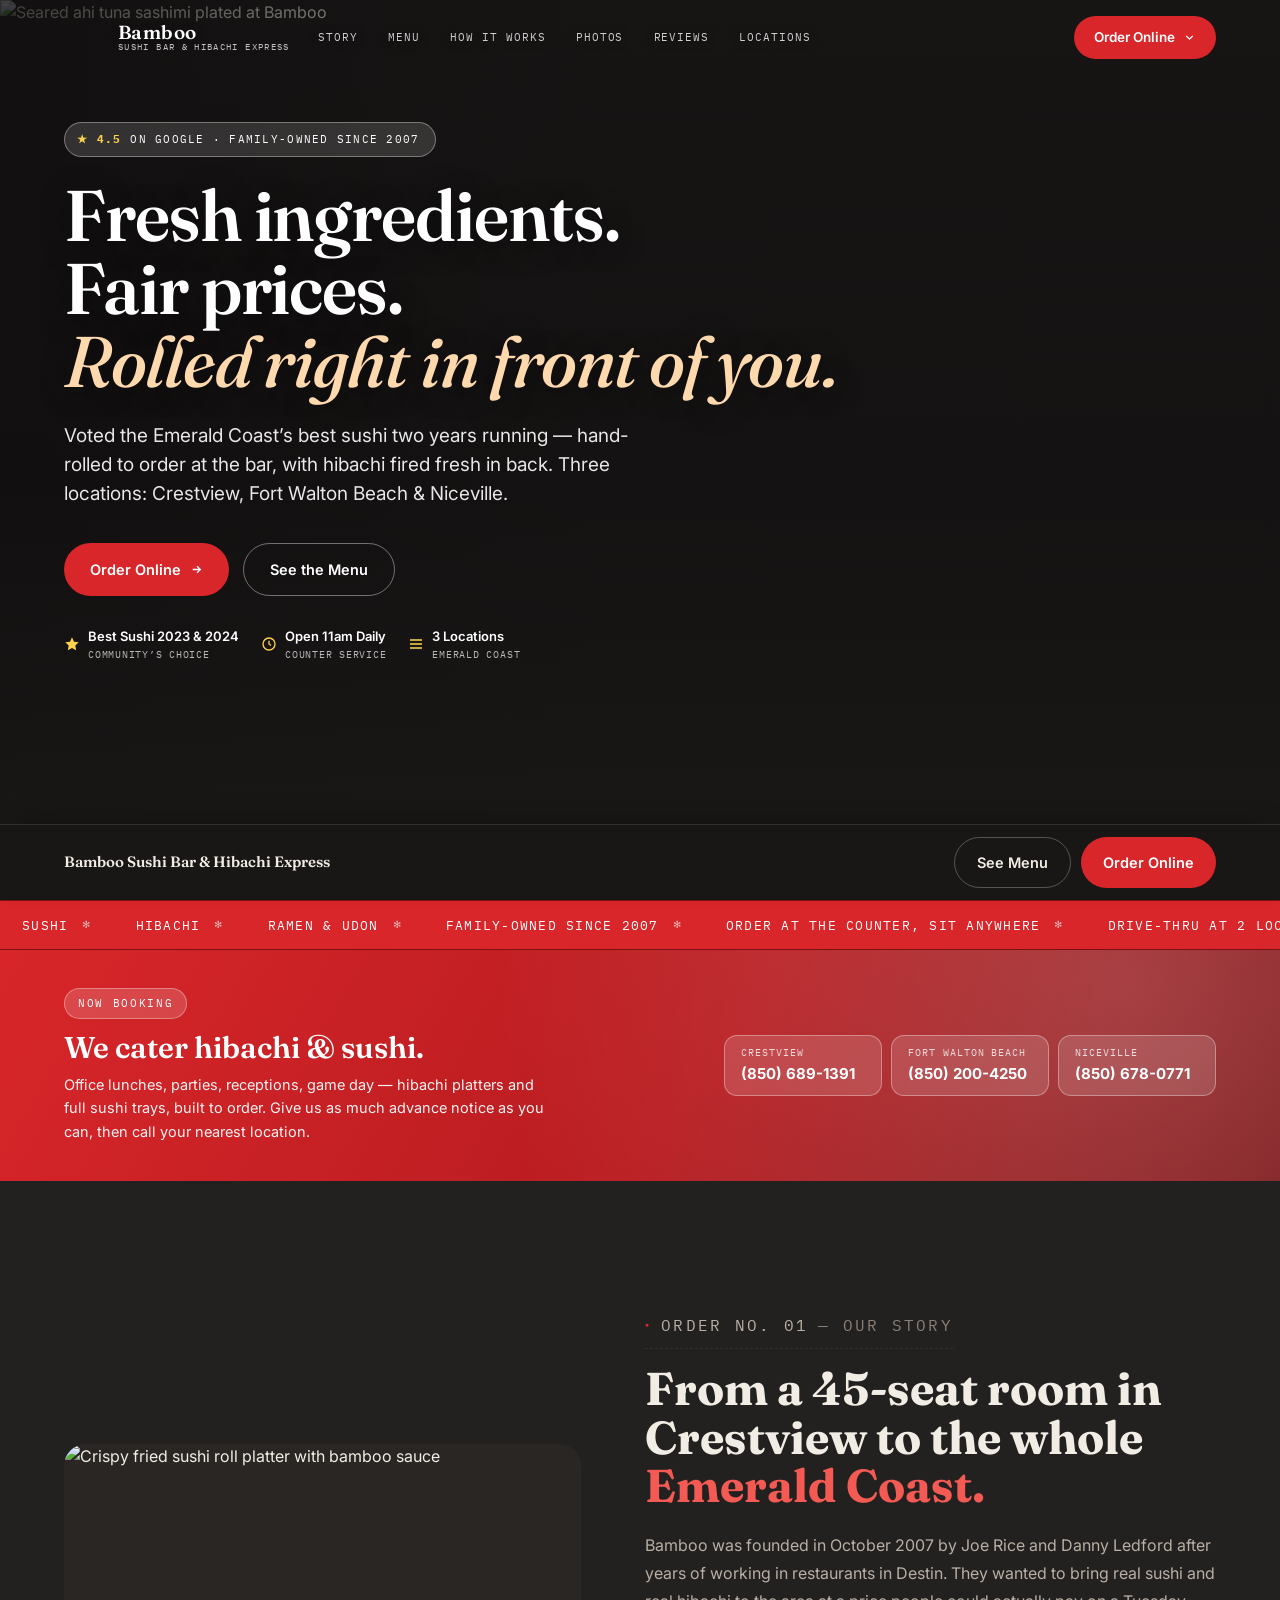
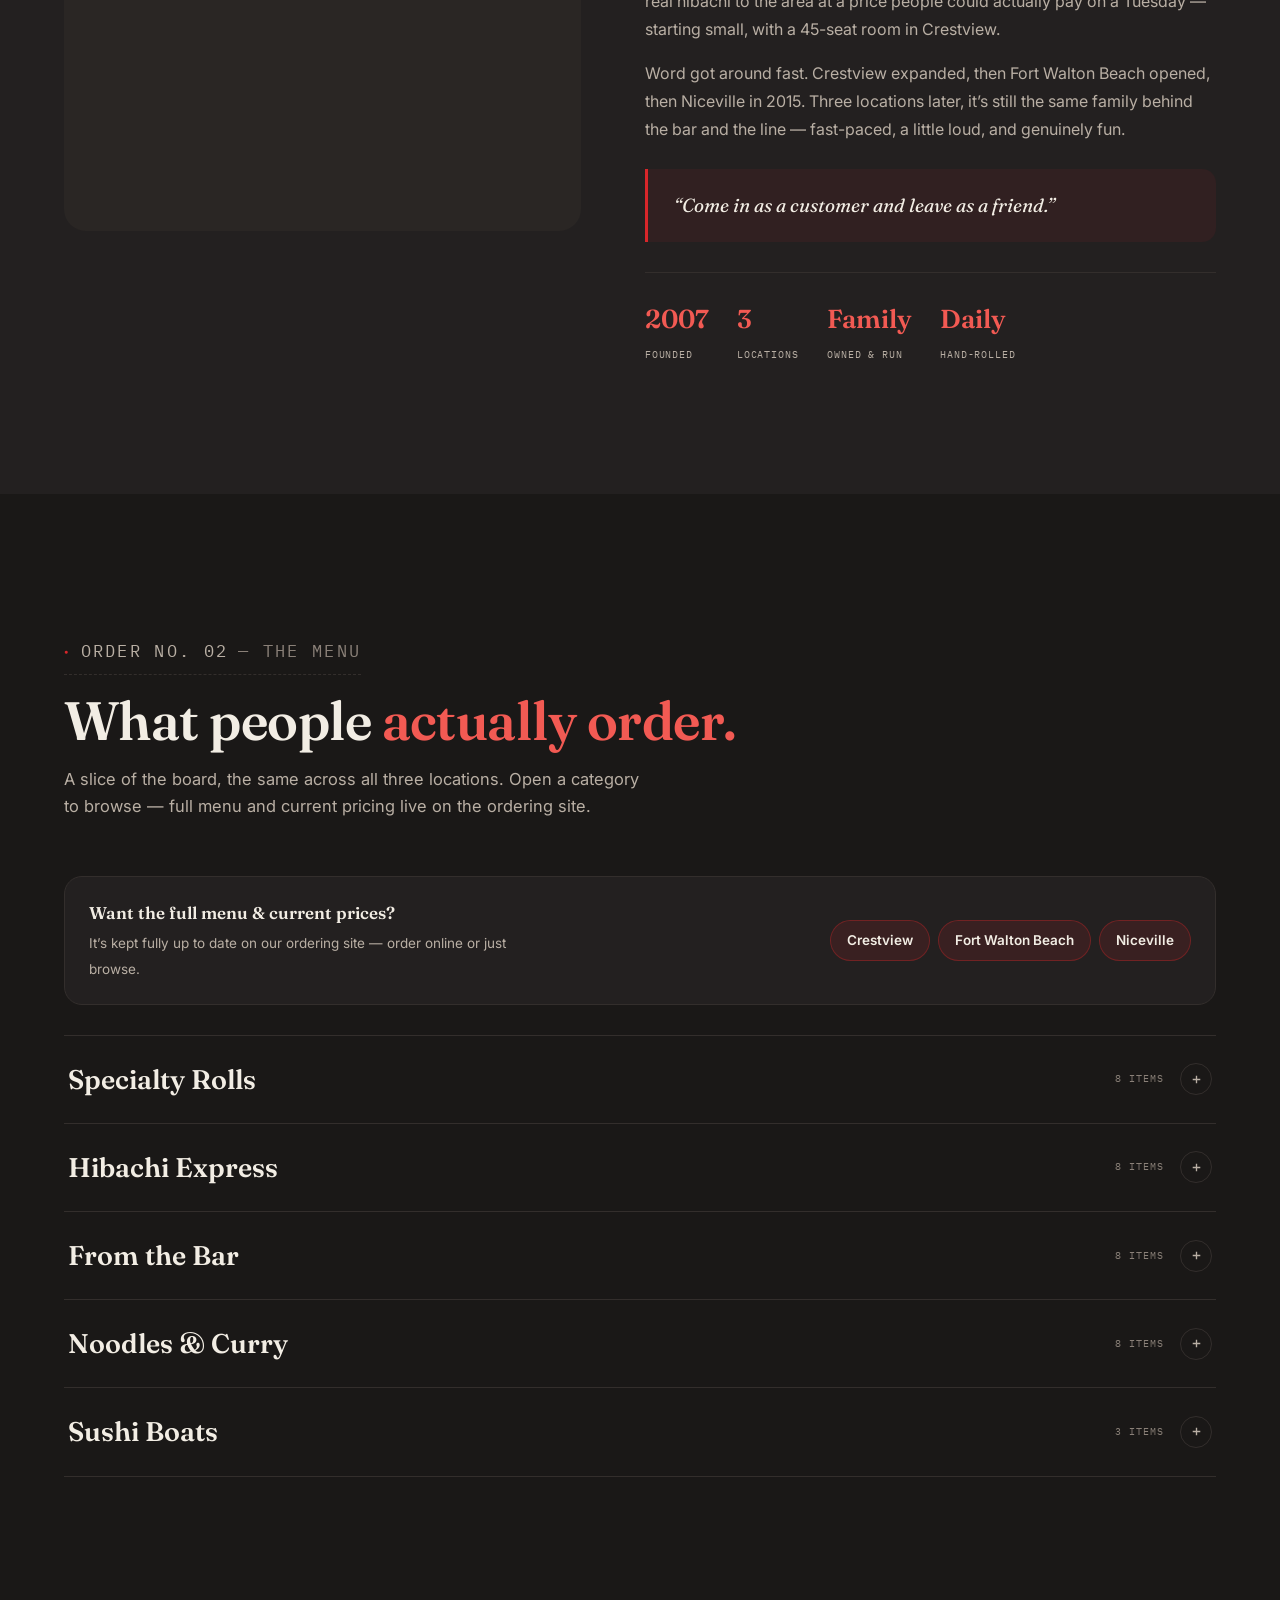
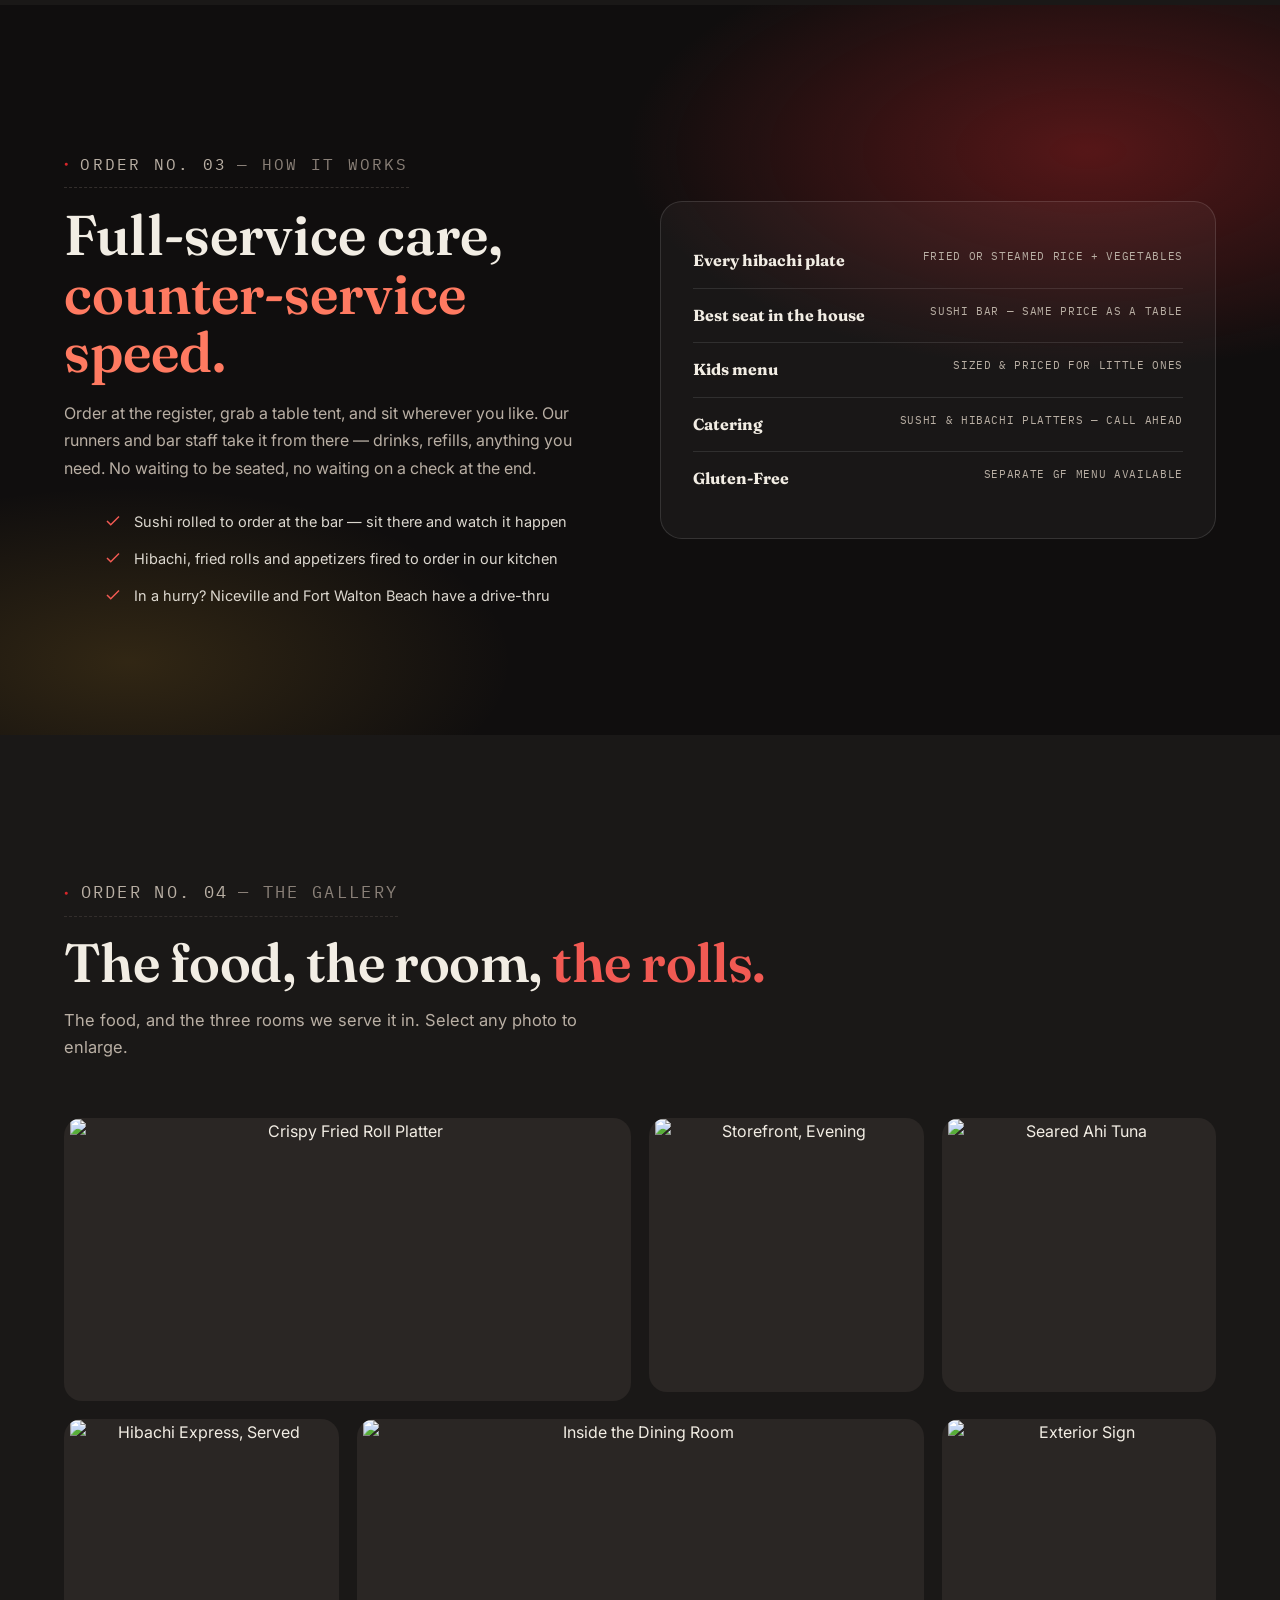
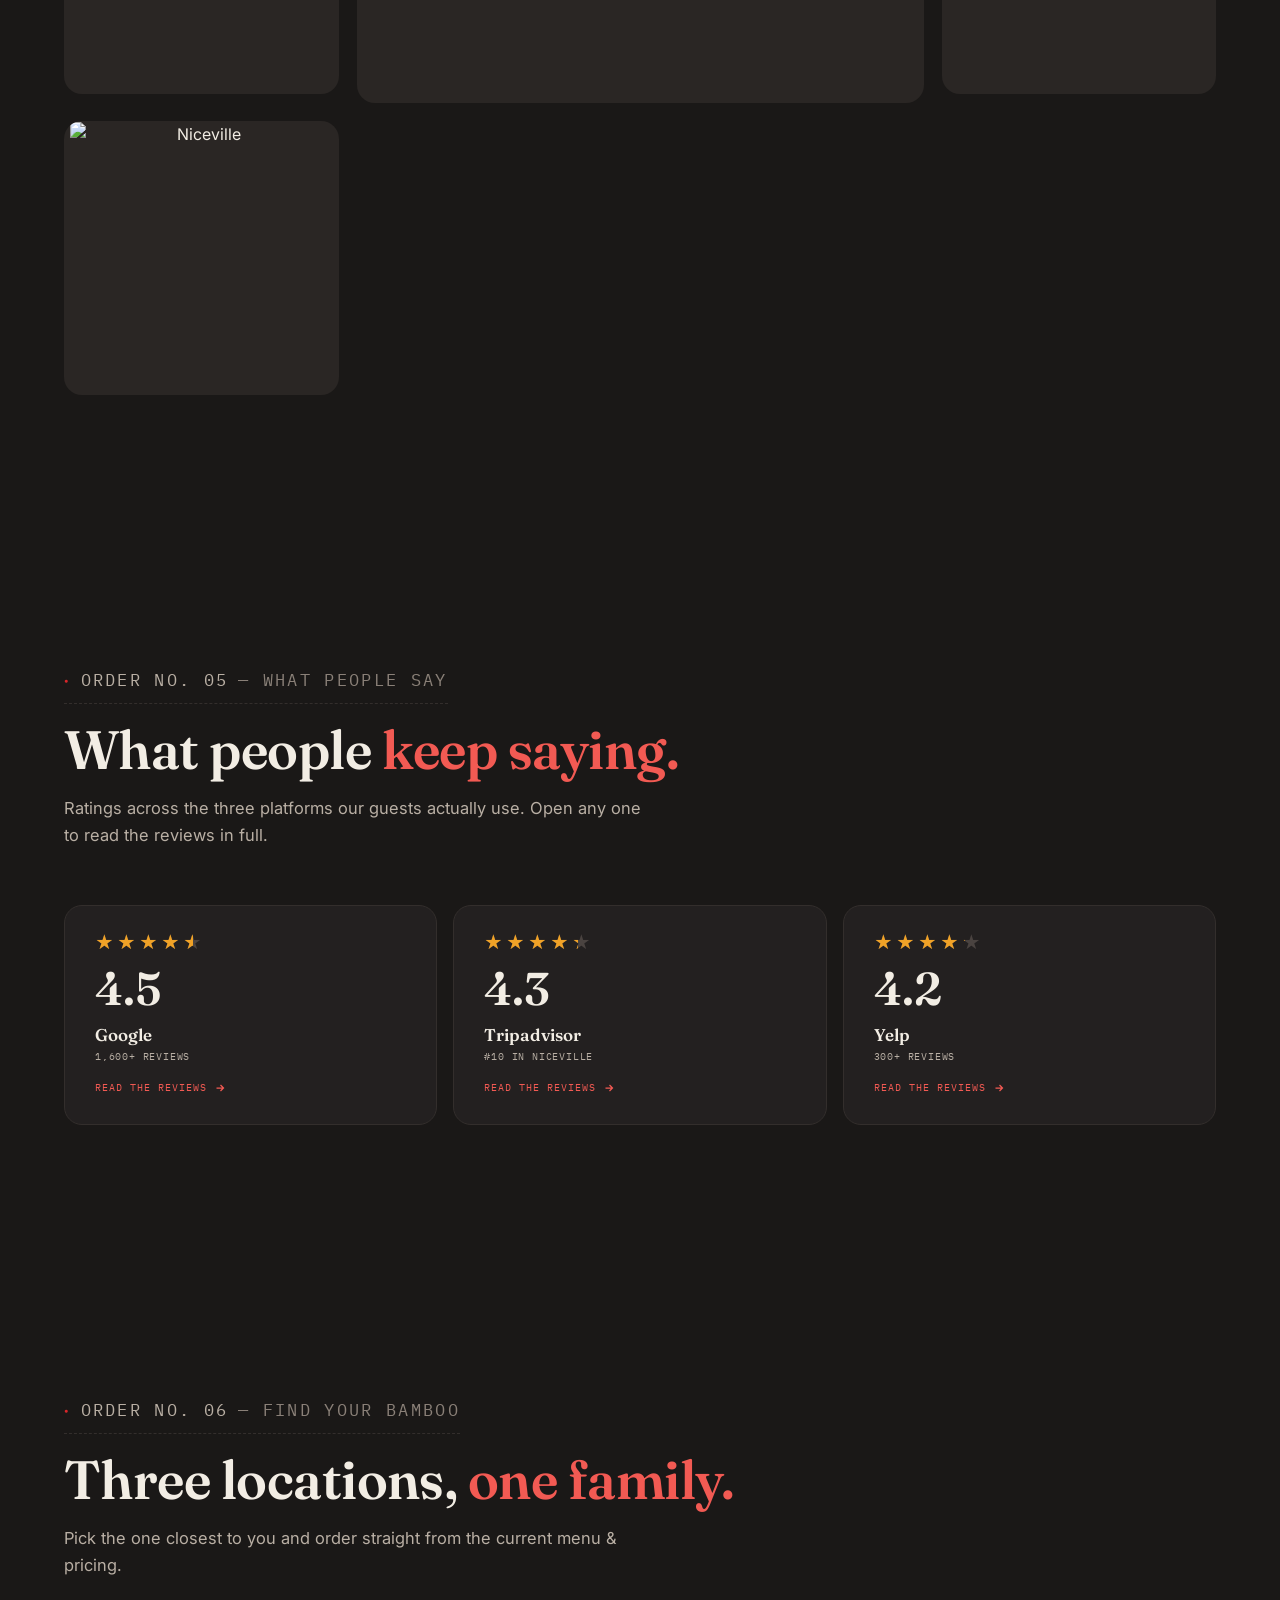
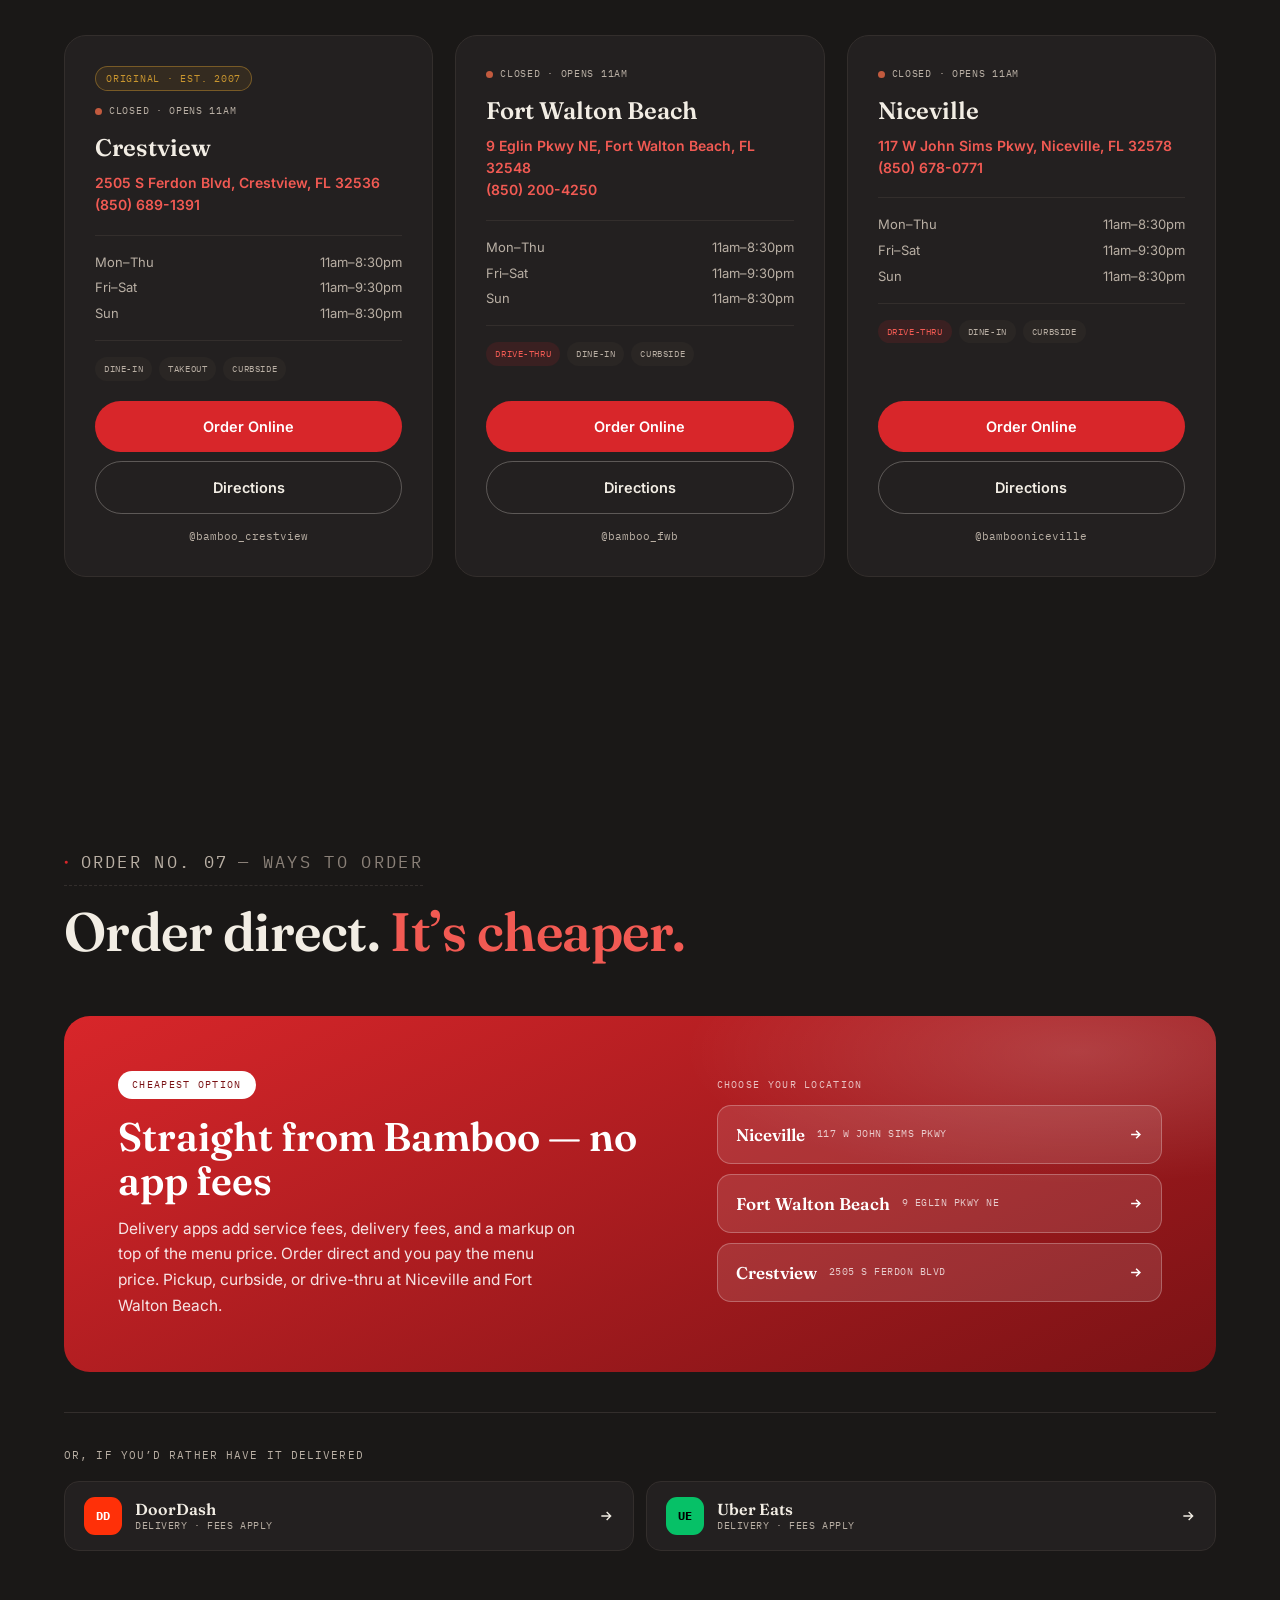
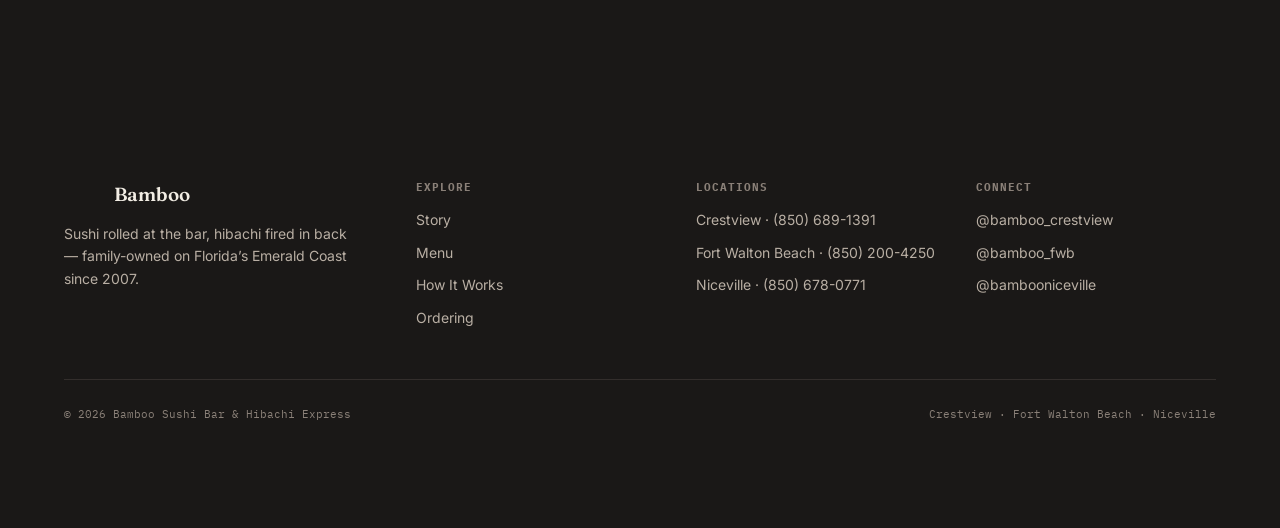
==== index.html @ 77faa3e4 "Add files via upload" ====
<!DOCTYPE html>
<html lang="en">
<head>
<meta charset="utf-8">
<meta name="viewport" content="width=device-width, initial-scale=1, viewport-fit=cover">
<meta name="theme-color" content="#1A1817">
<title>Bamboo Sushi Bar &amp; Hibachi Express | Sushi, Hibachi &amp; Ramen — Emerald Coast, FL</title>
<meta name="description" content="Family-owned Japanese restaurant serving sushi rolled to order at the bar and hibachi fired fresh in back. Since 2007. Three Emerald Coast locations: Crestview, Fort Walton Beach &amp; Niceville.">
<link rel="canonical" href="https://www.bamboo-sushi.com/">
<link rel="icon" type="image/png" href="images/brand/bamboo-sushi-hibachi-logo.png">
<link rel="preload" as="image" href="images/food/seared-ahi-tuna-sashimi-emerald-coast.webp" fetchpriority="high">
<link rel="preconnect" href="https://fonts.googleapis.com">
<link rel="preconnect" href="https://fonts.gstatic.com" crossorigin>
<link rel="stylesheet" href="https://fonts.googleapis.com/css2?family=Fraunces:ital,opsz,wght@0,9..144,400;0,9..144,500;0,9..144,600;1,9..144,500;1,9..144,600&family=Inter:wght@400;500;600;700&family=IBM+Plex+Mono:wght@400;500&display=swap">

<!-- Structured data: hours, addresses and contact details per location. -->
<script type="application/ld+json">
{
  "@context":"https://schema.org",
  "@graph":[
    {"@type":"Restaurant","name":"Bamboo Sushi Bar & Hibachi Express — Crestview",
     "servesCuisine":["Japanese","Sushi","Hibachi"],"priceRange":"$$","telephone":"+1-850-689-1391",
     "address":{"@type":"PostalAddress","streetAddress":"2505 S Ferdon Blvd","addressLocality":"Crestview","addressRegion":"FL","postalCode":"32536","addressCountry":"US"},
     "openingHoursSpecification":[
       {"@type":"OpeningHoursSpecification","dayOfWeek":["Monday","Tuesday","Wednesday","Thursday"],"opens":"11:00","closes":"20:30"},
       {"@type":"OpeningHoursSpecification","dayOfWeek":["Friday","Saturday"],"opens":"11:00","closes":"21:30"},
       {"@type":"OpeningHoursSpecification","dayOfWeek":"Sunday","opens":"11:00","closes":"20:30"}],
     "sameAs":["https://www.instagram.com/bamboo_crestview/"]},
    {"@type":"Restaurant","name":"Bamboo Sushi Bar & Hibachi Express — Fort Walton Beach",
     "servesCuisine":["Japanese","Sushi","Hibachi"],"priceRange":"$$","telephone":"+1-850-200-4250",
     "address":{"@type":"PostalAddress","streetAddress":"9 Eglin Pkwy NE","addressLocality":"Fort Walton Beach","addressRegion":"FL","postalCode":"32548","addressCountry":"US"},
     "openingHoursSpecification":[
       {"@type":"OpeningHoursSpecification","dayOfWeek":["Monday","Tuesday","Wednesday","Thursday"],"opens":"11:00","closes":"20:30"},
       {"@type":"OpeningHoursSpecification","dayOfWeek":["Friday","Saturday"],"opens":"11:00","closes":"21:30"},
       {"@type":"OpeningHoursSpecification","dayOfWeek":"Sunday","opens":"11:00","closes":"20:30"}],
     "sameAs":["https://www.instagram.com/bamboo_fwb/"]},
    {"@type":"Restaurant","name":"Bamboo Sushi Bar & Hibachi Express — Niceville",
     "servesCuisine":["Japanese","Sushi","Hibachi"],"priceRange":"$$","telephone":"+1-850-678-0771",
     "address":{"@type":"PostalAddress","streetAddress":"117 W John Sims Pkwy","addressLocality":"Niceville","addressRegion":"FL","postalCode":"32578","addressCountry":"US"},
     "openingHoursSpecification":[
       {"@type":"OpeningHoursSpecification","dayOfWeek":["Monday","Tuesday","Wednesday","Thursday"],"opens":"11:00","closes":"20:30"},
       {"@type":"OpeningHoursSpecification","dayOfWeek":["Friday","Saturday"],"opens":"11:00","closes":"21:30"},
       {"@type":"OpeningHoursSpecification","dayOfWeek":"Sunday","opens":"11:00","closes":"20:30"}],
     "sameAs":["https://www.instagram.com/bambooniceville/"]}
  ]
}
</script>

<style>
/* ============================================================
   Bamboo Sushi Bar & Hibachi Express
   Single dark theme. Design tokens below are the source of truth
   for every surface, text and accent colour on the page.
   ============================================================ */
:root{
  --paper:#1A1817;   /* page bg — warm charcoal, not cool gray */
  --card:#232020;    /* elevated surfaces */
  --void:#100E0E;    /* deepest band */
  --ink:#F2EDE4;     /* primary text — 15.17:1 on paper */
  --ash:#B9AFA4;     /* secondary text — 8.20:1 */
  --ash-dim:#8A8078;
  --rule:#332E2C;
  --seam:#2A2624;
  --red:#D8262A;     /* logo red — large text, fills, buttons only */
  --red-lite:#F25A53;/* small text + links — 5.36:1 (D8262A is only 3.56:1) */
  --red-hover:#E8433F;
  --red-deep:#7A1215;
  --red-tint:rgba(216,38,42,.12);
  --gold:#C9962F;
  --display:'Fraunces',serif; --body:'Inter',sans-serif; --mono:'IBM Plex Mono',monospace;
  --ease:cubic-bezier(.16,.9,.28,1);
  --pad:clamp(20px,5vw,64px);
  --hud-h:76px;
}
*{margin:0;box-sizing:border-box}
html{scroll-behavior:smooth}
@media(prefers-reduced-motion:reduce){
  html{scroll-behavior:auto}
  *{animation-duration:.01ms !important;animation-iteration-count:1 !important;transition-duration:.01ms !important}
}
body{background:var(--paper);color:var(--ink);font-family:var(--body);font-size:16px;line-height:1.6;
  -webkit-font-smoothing:antialiased;overflow-x:hidden;padding-bottom:78px}
img{max-width:100%;display:block}
a{color:inherit;text-decoration:none}
button{font:inherit;color:inherit;background:none;border:0;cursor:pointer}
ul{list-style:none}
.wrap{max-width:1280px;margin:0 auto;padding:0 var(--pad)}
:focus-visible{outline:2.5px solid var(--red-lite);outline-offset:3px}
/* anchored sections land below the fixed header, not under it */
section[id],[id="top"]{scroll-margin-top:calc(var(--hud-h) + 12px)}
.skip{position:absolute;left:-999px;top:0;background:var(--red);color:#fff;padding:12px 20px;z-index:400}
.skip:focus{left:0}

/* reveal engine */
.rv{opacity:0;transform:translateY(22px);transition:opacity .8s var(--ease),transform .8s var(--ease)}
.rv.in{opacity:1;transform:none}
.rv[style*="--d"]{transition-delay:calc(var(--d) * 1ms)}

/* progress */
.progress{position:fixed;top:0;left:0;height:3px;width:100%;z-index:300;background:transparent}
.progress i{display:block;height:100%;width:0;background:linear-gradient(90deg,var(--red),var(--gold))}

/* header */
.hud{position:fixed;top:0;left:0;right:0;z-index:200;height:var(--hud-h);display:flex;align-items:center;
  gap:20px;padding:0 var(--pad);border-bottom:1px solid transparent;
  transition:background .4s,border-color .4s,box-shadow .4s,backdrop-filter .4s}
.hud.stuck{background:rgba(26,24,23,.9);backdrop-filter:blur(14px) saturate(1.3);
  border-bottom-color:var(--rule);box-shadow:0 6px 24px -12px rgba(0,0,0,.6)}
.brand{display:flex;align-items:center;gap:12px}
.brand img{width:42px;height:auto;filter:drop-shadow(0 2px 6px rgba(0,0,0,.4))}
.brand .word{display:flex;flex-direction:column;line-height:1.05}
.brand b{font-family:var(--display);font-weight:600;font-size:19px;letter-spacing:.02em;color:#fff;
  text-shadow:0 2px 10px rgba(0,0,0,.45)}
.brand small{font-family:var(--mono);font-size:8.5px;letter-spacing:.16em;text-transform:uppercase;
  color:rgba(255,255,255,.75)}
.hud nav{display:none;align-items:center;gap:30px;margin-left:8px}
@media(min-width:960px){.hud nav{display:flex}}
.hud nav a{font-family:var(--mono);font-size:11px;letter-spacing:.09em;text-transform:uppercase;
  color:rgba(255,255,255,.8);padding:6px 0;position:relative;transition:color .4s;
  text-shadow:0 1px 8px rgba(0,0,0,.5)}
.hud nav a::after{content:'';position:absolute;left:0;right:100%;bottom:0;height:2px;background:var(--red);
  transition:right .35s var(--ease)}
.hud nav a:hover,.hud nav a[aria-current="true"]{color:#fff}
.hud nav a:hover::after,.hud nav a[aria-current="true"]::after{right:0}
.hud-spacer{flex:1}

.order-wrap{position:relative;display:none}
@media(min-width:640px){.order-wrap{display:block}}
.order-btn{display:inline-flex;align-items:center;gap:8px;background:var(--red);color:#fff;
  padding:11px 20px;border-radius:100px;font-weight:600;font-size:13.5px;transition:background .25s,transform .25s}
.order-btn:hover{background:var(--red-hover);transform:translateY(-1px)}
.order-btn svg{transition:transform .3s}
.order-wrap[data-open="true"] .order-btn svg{transform:rotate(180deg)}
.order-menu{position:absolute;top:calc(100% + 10px);right:0;background:var(--card);border:1px solid var(--rule);
  border-radius:14px;box-shadow:0 20px 45px -18px rgba(0,0,0,.75);padding:8px;min-width:230px;
  opacity:0;visibility:hidden;transform:translateY(-8px);transition:opacity .25s,transform .25s,visibility .25s}
.order-wrap[data-open="true"] .order-menu{opacity:1;visibility:visible;transform:none}
.order-menu a{display:flex;flex-direction:column;gap:1px;padding:10px 14px;border-radius:9px;transition:background .2s}
.order-menu a:hover{background:var(--red-tint)}
.order-menu a b{font-family:var(--display);font-size:14.5px;font-weight:600}
.order-menu a span{font-family:var(--mono);font-size:10px;letter-spacing:.06em;color:var(--ash);text-transform:uppercase}

.burger{display:flex;flex-direction:column;justify-content:center;gap:5px;width:38px;height:38px}
@media(min-width:960px){.burger{display:none}}
.burger span{display:block;width:22px;height:2px;background:#fff;transition:transform .35s var(--ease),opacity .35s}
.burger[aria-expanded="true"] span:nth-child(1){transform:translateY(7px) rotate(45deg)}
.burger[aria-expanded="true"] span:nth-child(2){opacity:0}
.burger[aria-expanded="true"] span:nth-child(3){transform:translateY(-7px) rotate(-45deg)}

.drawer{position:fixed;inset:var(--hud-h) 0 0 0;background:var(--paper);z-index:190;display:flex;
  flex-direction:column;padding:28px var(--pad);gap:4px;
  transform:translateY(-8px);opacity:0;visibility:hidden;
  transition:opacity .35s,transform .35s,visibility .35s;overflow-y:auto}
.drawer.open{opacity:1;visibility:visible;transform:none}
.drawer a{font-family:var(--display);font-size:30px;font-weight:500;padding:14px 0;border-bottom:1px solid var(--rule)}
body.locked{overflow:hidden}

/* buttons */
.btn{display:inline-flex;align-items:center;gap:9px;padding:14px 26px;border-radius:100px;
  font-weight:600;font-size:14.5px;transition:background .25s,color .25s,transform .25s,border-color .25s}
.btn--red{background:var(--red);color:#fff}
.btn--red:hover{background:var(--red-hover);transform:translateY(-2px)}
.btn--ghost{border:1.5px solid rgba(242,237,228,.28);color:var(--ink)}
.btn--ghost:hover{border-color:var(--ink);background:rgba(242,237,228,.08)}
.btn--ghost-light{border:1.5px solid rgba(255,255,255,.4);color:#fff}
.btn--ghost-light:hover{border-color:#fff;background:rgba(255,255,255,.1)}
.btn svg{width:13px;height:13px}

/* ticket-motif eyebrow — the site's signature element */
.tag{display:inline-flex;align-items:center;gap:10px;font-family:var(--mono);font-size:11px;
  letter-spacing:.14em;text-transform:uppercase;color:var(--red-lite);padding-bottom:9px;
  border-bottom:1px dashed var(--rule);margin-bottom:18px}
.tag::before{content:'●';font-size:7px;color:var(--red)}
.tag em{font-style:normal;color:var(--ash-dim)}

/* hero */
.hero{position:relative;min-height:100svh;display:flex;align-items:flex-end;overflow:hidden;padding-top:var(--hud-h)}
.hero-bg{position:absolute;inset:0;z-index:0}
.hero-bg img{width:100%;height:100%;object-fit:cover;object-position:50% 30%;
  animation:kb 26s ease-in-out infinite alternate}
@keyframes kb{from{transform:scale(1)}to{transform:scale(1.09)}}
.hero-bg::after{content:'';position:absolute;inset:0;background:
  linear-gradient(180deg,rgba(16,14,14,.25) 0%,rgba(16,14,14,.55) 55%,var(--paper) 96%),
  linear-gradient(90deg,rgba(16,14,14,.72) 0%,rgba(16,14,14,.1) 46%)}
.hero-in{position:relative;z-index:1;width:100%;padding:0 var(--pad) clamp(56px,9vw,110px)}
.hero-eyebrow{display:inline-flex;align-items:center;gap:9px;background:rgba(255,255,255,.14);
  border:1px solid rgba(255,255,255,.35);backdrop-filter:blur(6px);color:#fff;padding:8px 16px 8px 12px;
  border-radius:100px;font-family:var(--mono);font-size:10.5px;letter-spacing:.12em;text-transform:uppercase;margin-bottom:22px}
.hero-eyebrow b{color:#FFD24D}
@media(max-width:480px){.hero-eyebrow{display:inline-block;line-height:1.7;padding:7px 15px}}
.hero h1{font-family:var(--display);font-weight:600;color:#fff;font-size:clamp(36px,5.6vw,72px);
  line-height:1.02;letter-spacing:-.015em;max-width:26ch;text-shadow:0 4px 30px rgba(0,0,0,.45)}
/* Each beat of the headline gets its own line. */
.hero h1 b{display:block;font-weight:600}
.hero h1 em{display:block;font-style:italic;font-weight:500;color:#FFD9AE}
.hero-sub{margin-top:22px;color:rgba(255,255,255,.9);font-size:clamp(15px,1.6vw,19px);max-width:48ch;line-height:1.55}
.hero-actions{display:flex;flex-wrap:wrap;gap:14px;margin-top:34px}
.hero-trust{display:flex;flex-wrap:wrap;gap:22px;margin-top:30px}
.hero-trust .t{display:flex;align-items:center;gap:8px;color:#fff;font-size:13px;font-weight:600}
.hero-trust .t svg{width:16px;height:16px;color:#FFD24D}
.hero-trust .t small{display:block;font-family:var(--mono);font-weight:400;font-size:9.5px;
  color:rgba(255,255,255,.7);text-transform:uppercase;letter-spacing:.08em}

/* marquee */
.marquee{background:var(--red);color:#fff;overflow:hidden;padding:14px 0;border-top:1px solid var(--red-deep);border-bottom:1px solid var(--red-deep)}
.marquee-track{display:flex;width:max-content;animation:mq 32s linear infinite}
.marquee span{display:flex;align-items:center;gap:14px;font-family:var(--mono);font-size:12.5px;
  letter-spacing:.1em;text-transform:uppercase;padding:0 22px;white-space:nowrap}
.marquee span::after{content:'✻';font-size:10px;opacity:.65}
@keyframes mq{from{transform:translateX(0)}to{transform:translateX(-50%)}}

section{padding:clamp(64px,10vw,128px) 0}
.shead{max-width:760px;margin-bottom:clamp(36px,5vw,56px)}
.shead h2{font-family:var(--display);font-weight:600;font-size:clamp(30px,4.6vw,54px);line-height:1.05;letter-spacing:-.01em}
.shead h2 em{font-style:normal;color:var(--red-lite)}
.shead p{margin-top:16px;color:var(--ash);font-size:16.5px;max-width:58ch;line-height:1.65}

/* catering bar */
.cbar{background:linear-gradient(120deg,var(--red) 0%,#B81C20 55%,var(--red-deep) 100%);
  position:relative;overflow:hidden;padding:clamp(26px,3.6vw,38px) 0}
.cbar::before{content:'';position:absolute;inset:0;
  background:radial-gradient(circle at 88% 15%,rgba(255,255,255,.18),transparent 55%);pointer-events:none}
.cbar-in{position:relative;z-index:1;display:flex;flex-wrap:wrap;gap:26px;align-items:center;justify-content:space-between}
.cbar-copy{max-width:600px}
.cbar-eyebrow{display:inline-flex;align-items:center;gap:8px;font-family:var(--mono);font-size:10.5px;
  letter-spacing:.16em;text-transform:uppercase;color:#fff;background:rgba(255,255,255,.16);
  border:1px solid rgba(255,255,255,.32);padding:6px 13px;border-radius:100px;margin-bottom:12px}
.cbar-h{font-family:var(--display);font-weight:600;color:#fff;font-size:clamp(21px,2.6vw,30px);line-height:1.15;margin-bottom:8px}
.cbar-sub{color:rgba(255,255,255,.94);font-size:14.5px;line-height:1.6;max-width:54ch}
.cbar-calls{display:flex;flex-wrap:wrap;gap:9px}
.cbar-call{display:flex;flex-direction:column;gap:1px;background:rgba(255,255,255,.14);
  border:1.5px solid rgba(255,255,255,.34);border-radius:13px;padding:9px 16px;min-width:158px;
  transition:background .25s,transform .25s,border-color .25s}
.cbar-call span{font-family:var(--mono);font-size:9.5px;letter-spacing:.1em;text-transform:uppercase;color:rgba(255,255,255,.8)}
.cbar-call b{color:#fff;font-size:15px;font-weight:700}
.cbar-call:hover{background:#fff;border-color:#fff;transform:translateY(-2px)}
.cbar-call:hover span{color:var(--red-deep)}
.cbar-call:hover b{color:var(--void)}
@media(max-width:760px){.cbar-in{flex-direction:column;align-items:flex-start}.cbar-calls{width:100%}.cbar-call{flex:1 1 148px}}

/* story */
.story{background:var(--card)}
.story-grid{display:grid;gap:44px;align-items:center}
@media(min-width:900px){.story-grid{grid-template-columns:.95fr 1.05fr;gap:64px}}
.story-media{position:relative;border-radius:22px;overflow:hidden;aspect-ratio:4/3;background:var(--seam)}
.story-media img{width:100%;height:100%;object-fit:cover;transition:transform .7s var(--ease)}
.story-media:hover img{transform:scale(1.09)}
.story-text p{color:var(--ash);font-size:16px;line-height:1.75;margin-bottom:16px}
.quote{margin:26px 0;padding:22px 26px;background:rgba(216,38,42,.07);border-left:3px solid var(--red);border-radius:0 14px 14px 0}
.quote p{font-family:var(--display);font-style:italic;font-size:19px;color:var(--ink);line-height:1.5;margin:0}
.stat-row{display:flex;flex-wrap:wrap;gap:28px;margin-top:30px;padding-top:26px;border-top:1px solid var(--rule)}
.stat-row .s b{display:block;font-family:var(--display);font-size:26px;font-weight:600;color:var(--red-lite)}
.stat-row .s span{font-family:var(--mono);font-size:10px;letter-spacing:.09em;text-transform:uppercase;color:var(--ash)}

/* menu */
.menu-cta{background:var(--card);border:1px solid var(--rule);border-radius:18px;padding:22px 24px;
  margin-bottom:30px;display:flex;flex-wrap:wrap;gap:18px;align-items:center;justify-content:space-between}
.menu-cta-copy{max-width:420px}
.menu-cta-copy b{display:block;font-family:var(--display);font-size:17px;font-weight:600;margin-bottom:4px}
.menu-cta-copy span{font-size:13.5px;color:var(--ash);line-height:1.5}
.menu-cta-picks{display:flex;flex-wrap:wrap;gap:8px}
.menu-cta-pick{display:inline-flex;align-items:center;gap:8px;background:var(--red-tint);
  border:1.5px solid rgba(216,38,42,.35);color:var(--ink);border-radius:100px;padding:9px 16px;
  font-size:13.5px;font-weight:600;white-space:nowrap;transition:background .25s,border-color .25s,transform .25s,color .25s}
.menu-cta-pick:hover{background:var(--red);border-color:var(--red);color:#fff;transform:translateY(-1px)}
@media(max-width:600px){.menu-cta{flex-direction:column;align-items:flex-start}.menu-cta-picks{width:100%}.menu-cta-pick{flex:1 1 auto;justify-content:center}}

/* menu accordion — categories stay closed until opened, keeping the page short */
.acc{border-top:1px solid var(--rule)}
.acc:last-child{border-bottom:1px solid var(--rule)}
.acc-head{width:100%;display:flex;align-items:center;gap:16px;padding:22px 4px;cursor:pointer;
  text-align:left;transition:padding-left .35s var(--ease)}
.acc-head:hover{padding-left:12px}
.acc-head .t{font-family:var(--display);font-weight:600;font-size:clamp(20px,2.6vw,27px);flex:1}
.acc-head .n{font-family:var(--mono);font-size:10px;letter-spacing:.1em;text-transform:uppercase;color:var(--ash-dim)}
.acc-head .x{width:32px;height:32px;flex:0 0 auto;border:1.5px solid var(--rule);border-radius:50%;
  display:flex;align-items:center;justify-content:center;color:var(--ash);
  transition:transform .45s var(--ease),border-color .3s,color .3s,background .3s}
.acc-head .x svg{width:13px;height:13px}
.acc-head:hover .x{border-color:var(--red-lite);color:var(--red-lite)}
.acc-head[aria-expanded="true"] .x{transform:rotate(45deg);background:var(--red);border-color:var(--red);color:#fff}
/* grid-rows 0fr→1fr animates height smoothly with no JS measurement */
.acc-body{display:grid;grid-template-rows:0fr;transition:grid-template-rows .65s var(--ease)}
.acc-head[aria-expanded="true"]+.acc-body{grid-template-rows:1fr}
.acc-inner{overflow:hidden}
.acc-inner .menu-grid{padding:6px 0 30px}
.menu-grid{display:grid;grid-template-columns:repeat(auto-fill,minmax(260px,1fr));gap:16px}
.dish{background:var(--card);border:1px solid var(--rule);border-radius:16px;padding:22px;
  transition:border-color .25s,box-shadow .25s,transform .25s}
.dish:hover{border-color:var(--red);box-shadow:0 14px 34px -18px rgba(0,0,0,.8);transform:translateY(-3px)}
.dish h4{font-family:var(--display);font-weight:600;font-size:18px;margin-bottom:7px}
.dish p{font-size:13.5px;color:var(--ash);line-height:1.55}
.dish .badges{display:flex;gap:6px;margin-top:12px;flex-wrap:wrap}
.dish .badges span{font-family:var(--mono);font-size:8.5px;letter-spacing:.08em;text-transform:uppercase;
  padding:4px 8px;border-radius:100px;background:var(--seam);color:var(--ash)}

/* how it works — dark band */
.hibachi{background:var(--void);position:relative;overflow:hidden}
.hibachi::before{content:'';position:absolute;inset:0;
  background:radial-gradient(ellipse 60% 50% at 85% 20%,rgba(216,38,42,.35),transparent 60%),
             radial-gradient(ellipse 50% 40% at 10% 90%,rgba(201,150,47,.18),transparent 60%)}
.hibachi-in{position:relative;display:grid;gap:40px}
@media(min-width:900px){.hibachi-in{grid-template-columns:1fr 1fr;align-items:center}}
.hibachi h2{font-family:var(--display);font-weight:600;font-size:clamp(32px,4.8vw,56px);line-height:1.05}
.hibachi h2 em{font-style:normal;color:#FF7A61}
.hibachi p{color:var(--ash);font-size:16px;line-height:1.7;margin-top:18px;max-width:52ch}
.flame-list{display:grid;gap:14px;margin-top:28px}
.flame-list li{display:flex;gap:12px;align-items:flex-start;font-size:14.5px;color:rgba(242,237,228,.9)}
.flame-list li svg{width:18px;height:18px;color:var(--red-lite);flex:0 0 auto;margin-top:2px}
.hibachi-panel{background:rgba(255,255,255,.04);border:1px solid rgba(255,255,255,.12);border-radius:22px;padding:32px}
.hibachi-panel .row{display:flex;justify-content:space-between;gap:16px;padding:14px 0;border-bottom:1px solid rgba(255,255,255,.1);font-size:14px}
.hibachi-panel .row:last-child{border-bottom:0}
.hibachi-panel .row b{font-family:var(--display);font-size:16px}
.hibachi-panel .row span{color:var(--ash);font-family:var(--mono);font-size:11px;letter-spacing:.06em;text-transform:uppercase;text-align:right}

/* gallery */
.gal-grid{display:grid;grid-template-columns:repeat(2,1fr);gap:12px}
@media(min-width:700px){.gal-grid{grid-template-columns:repeat(3,1fr);gap:16px}}
@media(min-width:1040px){.gal-grid{grid-template-columns:repeat(4,1fr);gap:18px}}
.gal-item{position:relative;display:block;width:100%;aspect-ratio:1/1;border-radius:18px;overflow:hidden;
  background:var(--seam);cursor:zoom-in}
@media(min-width:700px){.gal-item.wide{grid-column:span 2;aspect-ratio:2/1}}
.gal-item img{width:100%;height:100%;object-fit:cover;transition:transform .7s var(--ease)}
.gal-item:hover img,.gal-item:focus-visible img{transform:scale(1.07)}
.gal-item::after{content:'';position:absolute;inset:0;
  background:linear-gradient(to top,rgba(10,8,8,.78),rgba(10,8,8,.15) 46%,transparent);
  opacity:0;transition:opacity .32s}
.gal-item:hover::after,.gal-item:focus-visible::after{opacity:1}
.gal-cap{position:absolute;left:15px;right:15px;bottom:13px;z-index:2;color:#fff;
  font-family:var(--mono);font-size:10px;letter-spacing:.08em;text-transform:uppercase;line-height:1.45;
  opacity:0;transform:translateY(7px);transition:opacity .32s var(--ease),transform .32s var(--ease)}
.gal-item:hover .gal-cap,.gal-item:focus-visible .gal-cap{opacity:1;transform:none}
@media(hover:none){.gal-item::after,.gal-cap{opacity:1;transform:none}}

/* reviews */
.rating-row{display:grid;grid-template-columns:repeat(auto-fit,minmax(240px,1fr));gap:16px}
.rating-badge{display:flex;flex-direction:column;gap:12px;background:var(--card);border:1px solid var(--rule);
  border-radius:18px;padding:28px 30px;transition:border-color .25s,transform .25s,box-shadow .25s}
.rating-badge:hover{border-color:var(--red);transform:translateY(-3px);box-shadow:0 18px 40px -24px rgba(0,0,0,.8)}
.rating-badge .num{font-family:var(--display);font-size:46px;font-weight:600;line-height:1}
.rating-badge .meta{display:flex;flex-direction:column;gap:3px;line-height:1.35}
.rating-badge .meta b{font-family:var(--display);font-size:17px;font-weight:600}
.rating-badge .meta span{font-family:var(--mono);font-size:10px;color:var(--ash);text-transform:uppercase;letter-spacing:.08em}
.rating-badge .stars{display:flex;gap:3px;font-size:18px;line-height:1;margin-bottom:2px}
/* each star is a grey glyph with a gold copy clipped to the fill percentage,
   so a 4.2 renders as four gold stars plus a 20%-filled fifth — never five */
.rating-badge .st{position:relative;color:#4A4340}
.rating-badge .st i{position:absolute;left:0;top:0;overflow:hidden;color:#F0A227;font-style:normal;white-space:nowrap}
.rating-badge .go{margin-top:4px;font-family:var(--mono);font-size:10px;letter-spacing:.1em;
  text-transform:uppercase;color:var(--red-lite);display:flex;align-items:center;gap:7px}
.rating-badge:hover .go{color:var(--ink)}

/* locations */
.loc-grid{display:grid;gap:22px}
@media(min-width:820px){.loc-grid{grid-template-columns:repeat(3,1fr)}}
.loc-card{background:var(--card);border:1px solid var(--rule);border-radius:22px;padding:30px;
  display:flex;flex-direction:column;position:relative;transition:border-color .25s,box-shadow .25s,transform .25s}
.loc-card:hover{border-color:var(--red);box-shadow:0 22px 44px -24px rgba(0,0,0,.8);transform:translateY(-4px)}
.loc-card .pin{align-self:flex-start;margin-bottom:12px;font-family:var(--mono);font-size:9.5px;
  letter-spacing:.08em;text-transform:uppercase;color:var(--gold);border:1px solid rgba(201,150,47,.45);
  background:rgba(201,150,47,.1);padding:4px 10px;border-radius:100px}
.loc-status{display:inline-flex;align-items:center;gap:7px;font-family:var(--mono);font-size:10px;
  letter-spacing:.07em;text-transform:uppercase;margin-bottom:10px}
.loc-status .dot{width:7px;height:7px;border-radius:50%;background:var(--ash-dim);flex:0 0 auto}
.loc-status.is-open .dot{background:#25C07A;animation:pulse 2.4s infinite}
.loc-status.is-open .txt{color:#25C07A}
.loc-status.is-closed .dot{background:#C25A3E}
.loc-status.is-closed .txt{color:var(--ash)}
@keyframes pulse{0%{box-shadow:0 0 0 0 rgba(37,192,122,.5)}70%{box-shadow:0 0 0 7px rgba(37,192,122,0)}100%{box-shadow:0 0 0 0 rgba(37,192,122,0)}}
.loc-card h3{font-family:var(--display);font-weight:600;font-size:24px;margin-bottom:4px}
.loc-card .addr{color:var(--ash);font-size:14px;margin-bottom:18px}
.loc-card .addr a{color:var(--red-lite);font-weight:600}
.loc-hours{font-size:13px;color:var(--ash);display:grid;gap:5px;margin-bottom:16px;padding:16px 0;
  border-top:1px solid var(--rule);border-bottom:1px solid var(--rule)}
.loc-hours .r{display:flex;justify-content:space-between}
.loc-badges{display:flex;flex-wrap:wrap;gap:7px;margin-bottom:20px}
.loc-badges span{font-family:var(--mono);font-size:8.5px;letter-spacing:.07em;text-transform:uppercase;
  background:var(--seam);color:var(--ash);padding:5px 9px;border-radius:100px}
.loc-badges span.on{background:var(--red-tint);color:var(--red-lite)}
.loc-actions{margin-top:auto;display:flex;flex-direction:column;gap:9px}
.loc-actions .btn{width:100%;justify-content:center}
.loc-social{margin-top:14px;font-family:var(--mono);font-size:11px;color:var(--ash);text-align:center}
.loc-social a:hover{color:var(--red-lite)}

/* ways to order */
.direct{position:relative;display:grid;gap:30px;background:linear-gradient(155deg,var(--red) 0%,var(--red-deep) 100%);
  color:#fff;border-radius:26px;padding:clamp(30px,4.6vw,54px);overflow:hidden}
@media(min-width:900px){.direct{grid-template-columns:1.1fr .9fr;gap:54px;align-items:center}}
.direct::after{content:'';position:absolute;inset:0;
  background:radial-gradient(ellipse 55% 60% at 88% 10%,rgba(255,255,255,.16),transparent 62%);pointer-events:none}
.direct-copy,.direct-picks{position:relative;z-index:1}
.direct-flag{display:inline-block;background:#fff;color:var(--red-deep);font-family:var(--mono);font-size:10px;
  letter-spacing:.13em;text-transform:uppercase;padding:6px 14px;border-radius:100px;margin-bottom:16px}
.direct-copy h3{font-family:var(--display);font-weight:600;font-size:clamp(25px,3.5vw,40px);line-height:1.08;margin-bottom:14px}
.direct-copy p{color:rgba(255,255,255,.88);font-size:15.5px;line-height:1.65;max-width:46ch}
.direct-label{display:block;font-family:var(--mono);font-size:10px;letter-spacing:.13em;text-transform:uppercase;
  color:rgba(255,255,255,.72);margin-bottom:12px}
.pick{display:flex;align-items:center;gap:12px;background:rgba(255,255,255,.11);border:1px solid rgba(255,255,255,.26);
  border-radius:14px;padding:15px 18px;margin-bottom:10px;transition:background .25s,transform .25s,border-color .25s}
.pick:hover{background:#fff;color:var(--red-deep);border-color:#fff;transform:translateX(4px)}
.pick b{font-family:var(--display);font-size:17px;font-weight:600;flex:0 0 auto}
.pick span{font-family:var(--mono);font-size:10px;letter-spacing:.05em;text-transform:uppercase;opacity:.75;flex:1}

.apps{margin-top:clamp(26px,3.6vw,40px);padding-top:clamp(24px,3.4vw,34px);border-top:1px solid var(--rule)}
.apps-head{font-family:var(--mono);font-size:11px;letter-spacing:.1em;text-transform:uppercase;color:var(--ash);margin-bottom:16px}
.apps-row{display:grid;gap:12px}
@media(min-width:700px){.apps-row{grid-template-columns:1fr 1fr}}
.app{display:flex;align-items:center;gap:13px;border:1px solid var(--rule);background:var(--card);
  border-radius:15px;padding:15px 19px;transition:border-color .25s,transform .25s}
.app:hover{border-color:var(--ash-dim);transform:translateY(-2px)}
.app-mark{width:38px;height:38px;border-radius:11px;display:flex;align-items:center;justify-content:center;
  color:#fff;font-family:var(--mono);font-weight:700;font-size:12px;flex:0 0 auto}
.app-txt{display:flex;flex-direction:column;line-height:1.3;flex:1}
.app-txt b{font-family:var(--display);font-size:16px;font-weight:600}
.app-txt span{font-family:var(--mono);font-size:9.5px;letter-spacing:.06em;text-transform:uppercase;color:var(--ash)}

/* footer */
footer{padding-top:clamp(60px,8vw,100px)}
.foot-grid{display:grid;gap:40px;padding-bottom:40px;border-bottom:1px solid var(--rule)}
@media(min-width:820px){.foot-grid{grid-template-columns:1.3fr 1fr 1fr 1fr}}
.foot-brand{display:flex;align-items:center;gap:12px;margin-bottom:14px}
.foot-brand img{width:38px}
.foot-brand b{font-family:var(--display);font-size:19px;font-weight:600}
.foot-col h4{font-family:var(--mono);font-size:10.5px;letter-spacing:.1em;text-transform:uppercase;color:var(--ash-dim);margin-bottom:14px}
.foot-col a,.foot-col p{display:block;color:var(--ash);font-size:14px;margin-bottom:10px}
.foot-col a:hover{color:var(--red-lite)}
.foot-base{display:flex;flex-wrap:wrap;justify-content:space-between;gap:10px;padding:26px 0;
  font-family:var(--mono);font-size:11px;color:var(--ash-dim)}

/* persistent action bar */
.action-bar{position:fixed;left:0;right:0;bottom:0;z-index:180;display:flex;align-items:center;
  justify-content:space-between;gap:14px;padding:12px var(--pad);background:rgba(26,24,23,.95);
  backdrop-filter:blur(16px) saturate(1.2);border-top:1px solid var(--rule);box-shadow:0 -8px 30px -18px rgba(0,0,0,.7)}
.action-bar-brand{display:none;font-family:var(--display);font-weight:600;font-size:15px}
@media(min-width:760px){.action-bar-brand{display:block}}
.action-bar-btns{display:flex;gap:10px;flex:1}
@media(min-width:760px){.action-bar-btns{flex:0 0 auto}}
.action-bar-btns .btn{flex:1;justify-content:center;padding:13px 22px}
@media(min-width:760px){.action-bar-btns .btn{flex:0 0 auto}}

/* lightbox */
.lightbox{position:fixed;inset:0;z-index:400;background:rgba(10,8,8,.94);display:flex;align-items:center;
  justify-content:center;padding:30px;opacity:0;visibility:hidden;transition:opacity .3s,visibility .3s}
.lightbox.open{opacity:1;visibility:visible}
.lightbox img{max-width:min(90vw,760px);max-height:80vh;border-radius:16px;box-shadow:0 30px 80px rgba(0,0,0,.7)}
.lightbox button{position:absolute;top:26px;right:26px;width:44px;height:44px;border-radius:50%;
  background:rgba(255,255,255,.14);color:#fff;display:flex;align-items:center;justify-content:center}
::selection{background:var(--red);color:#fff}
</style>
</head>
<body>
<a class="skip" href="#main">Skip to content</a>
<div class="progress"><i id="prog"></i></div>

<header class="hud" id="hud">
  <a class="brand" href="#top" aria-label="Bamboo Sushi Bar &amp; Hibachi Express">
    <img src="images/brand/bamboo-sushi-hibachi-logo.png" alt="">
    <span class="word"><b>Bamboo</b><small>Sushi Bar &amp; Hibachi Express</small></span>
  </a>
  <nav aria-label="Primary">
    <a href="#story">Story</a>
    <a href="#menu">Menu</a>
    <a href="#how">How It Works</a>
    <a href="#photos">Photos</a>
    <a href="#reviews">Reviews</a>
    <a href="#locations">Locations</a>
  </nav>
  <span class="hud-spacer"></span>
  <div class="order-wrap" id="orderWrap">
    <button class="order-btn" id="orderBtn" aria-expanded="false" aria-haspopup="true">Order Online
      <svg viewBox="0 0 24 24" fill="none" stroke="currentColor" stroke-width="2.5" width="13" height="13"><path d="M6 9l6 6 6-6"/></svg>
    </button>
    <div class="order-menu" role="menu">
      <a data-order href="#" role="menuitem"><b>Niceville</b><span>117 W John Sims Pkwy</span></a>
      <a data-order href="#" role="menuitem"><b>Fort Walton Beach</b><span>9 Eglin Pkwy NE</span></a>
      <a data-order href="#" role="menuitem"><b>Crestview</b><span>2505 S Ferdon Blvd</span></a>
    </div>
  </div>
  <button class="burger" id="burger" aria-expanded="false" aria-label="Menu"><span></span><span></span><span></span></button>
</header>

<div class="drawer" id="drawer">
  <a href="#story">Story</a><a href="#menu">Menu</a><a href="#how">How It Works</a>
  <a href="#photos">Photos</a><a href="#reviews">Reviews</a><a href="#locations">Locations</a>
</div>

<main id="main">
<section class="hero" id="top">
  <div class="hero-bg"><img src="images/food/seared-ahi-tuna-sashimi-emerald-coast.webp" alt="Seared ahi tuna sashimi plated at Bamboo" fetchpriority="high"></div>
  <div class="hero-in">
    <p class="hero-eyebrow"><b>★ 4.5</b> on Google · Family-owned since 2007</p>
    <h1><b>Fresh ingredients.</b><b>Fair prices.</b><em>Rolled right in front of you.</em></h1>
    <p class="hero-sub">Voted the Emerald Coast’s best sushi two years running — hand-rolled to order at the bar, with hibachi fired fresh in back. Three locations: Crestview, Fort Walton Beach &amp; Niceville.</p>
    <div class="hero-actions">
      <a class="btn btn--red" data-order href="#">Order Online
        <svg viewBox="0 0 24 24" fill="none" stroke="currentColor" stroke-width="2.5"><path d="M5 12h14M13 6l6 6-6 6"/></svg></a>
      <a class="btn btn--ghost-light" href="#menu">See the Menu</a>
    </div>
    <div class="hero-trust">
      <div class="t"><svg viewBox="0 0 24 24" fill="currentColor"><path d="M12 2l3 6.5 7 .9-5 4.9 1.2 7L12 18l-6.2 3.3L7 14.3l-5-4.9 7-.9z"/></svg>
        <span>Best Sushi 2023 &amp; 2024<small>Community’s Choice</small></span></div>
      <div class="t"><svg viewBox="0 0 24 24" fill="none" stroke="currentColor" stroke-width="2"><circle cx="12" cy="12" r="9"/><path d="M12 7v5l3 2"/></svg>
        <span>Open 11am Daily<small>Counter service</small></span></div>
      <div class="t"><svg viewBox="0 0 24 24" fill="none" stroke="currentColor" stroke-width="2"><path d="M3 12h18M3 6h18M3 18h18"/></svg>
        <span>3 Locations<small>Emerald Coast</small></span></div>
    </div>
  </div>
</section>

<div class="marquee" aria-hidden="true">
  <div class="marquee-track" id="mqTrack">
    <span>Sushi</span><span>Hibachi</span><span>Ramen &amp; Udon</span><span>Family-Owned Since 2007</span>
    <span>Order at the Counter, Sit Anywhere</span><span>Drive-Thru at 2 Locations</span>
    <span>Gluten-Free Options</span><span>Catering Platters</span>
  </div>
</div>

<!-- catering -->
<div class="cbar">
  <div class="wrap cbar-in">
    <div class="cbar-copy">
      <span class="cbar-eyebrow">Now booking</span>
      <h2 class="cbar-h">We cater hibachi &amp; sushi.</h2>
      <p class="cbar-sub">Office lunches, parties, receptions, game day — hibachi platters and full sushi trays, built to order. Give us as much advance notice as you can, then call your nearest location.</p>
    </div>
    <div class="cbar-calls">
      <a class="cbar-call" href="tel:+18506891391"><span>Crestview</span><b>(850) 689-1391</b></a>
      <a class="cbar-call" href="tel:+18502004250"><span>Fort Walton Beach</span><b>(850) 200-4250</b></a>
      <a class="cbar-call" href="tel:+18506780771"><span>Niceville</span><b>(850) 678-0771</b></a>
    </div>
  </div>
</div>

<!-- story -->
<section class="story" id="story">
  <div class="wrap">
    <div class="story-grid">
      <div class="story-media rv"><img src="images/food/crispy-fried-sushi-roll-platter-bamboo-sauce.webp" alt="Crispy fried sushi roll platter with bamboo sauce"></div>
      <div class="story-text rv" style="--d:120">
        <p class="tag">Order No. 01 <em>— our story</em></p>
        <h2 style="font-family:var(--display);font-size:clamp(28px,4vw,46px);line-height:1.06;margin-bottom:20px">From a 45-seat room in Crestview to the whole <em style="font-style:normal;color:var(--red-lite)">Emerald Coast.</em></h2>
        <p>Bamboo was founded in October 2007 by Joe Rice and Danny Ledford after years of working in restaurants in Destin. They wanted to bring real sushi and real hibachi to the area at a price people could actually pay on a Tuesday — starting small, with a 45-seat room in Crestview.</p>
        <p>Word got around fast. Crestview expanded, then Fort Walton Beach opened, then Niceville in 2015. Three locations later, it’s still the same family behind the bar and the line — fast-paced, a little loud, and genuinely fun.</p>
        <div class="quote"><p>“Come in as a customer and leave as a friend.”</p></div>
        <div class="stat-row">
          <div class="s"><b>2007</b><span>Founded</span></div>
          <div class="s"><b>3</b><span>Locations</span></div>
          <div class="s"><b>Family</b><span>Owned &amp; Run</span></div>
          <div class="s"><b>Daily</b><span>Hand-Rolled</span></div>
        </div>
      </div>
    </div>
  </div>
</section>

<!-- menu -->
<section id="menu">
  <div class="wrap">
    <div class="shead rv">
      <p class="tag">Order No. 02 <em>— the menu</em></p>
      <h2>What people <em>actually order.</em></h2>
      <p>A slice of the board, the same across all three locations. Open a category to browse — full menu and current pricing live on the ordering site.</p>
    </div>

    <div class="menu-cta rv">
      <div class="menu-cta-copy">
        <b>Want the full menu &amp; current prices?</b>
        <span>It’s kept fully up to date on our ordering site — order online or just browse.</span>
      </div>
      <div class="menu-cta-picks">
        <a class="menu-cta-pick" data-order href="#">Crestview</a>
        <a class="menu-cta-pick" data-order href="#">Fort Walton Beach</a>
        <a class="menu-cta-pick" data-order href="#">Niceville</a>
      </div>
    </div>

    <div id="menuAcc" class="rv"></div>

  </div>
</section>

<!-- how it works -->
<section class="hibachi" id="how">
  <div class="wrap hibachi-in">
    <div class="rv">
      <p class="tag">Order No. 03 <em>— how it works</em></p>
      <h2>Full-service care, <em>counter-service speed.</em></h2>
      <p>Order at the register, grab a table tent, and sit wherever you like. Our runners and bar staff take it from there — drinks, refills, anything you need. No waiting to be seated, no waiting on a check at the end.</p>
      <ul class="flame-list">
        <li><svg viewBox="0 0 24 24" fill="none" stroke="currentColor" stroke-width="2"><path d="M20 6L9 17l-5-5"/></svg>
          Sushi rolled to order at the bar — sit there and watch it happen</li>
        <li><svg viewBox="0 0 24 24" fill="none" stroke="currentColor" stroke-width="2"><path d="M20 6L9 17l-5-5"/></svg>
          Hibachi, fried rolls and appetizers fired to order in our kitchen</li>
        <li><svg viewBox="0 0 24 24" fill="none" stroke="currentColor" stroke-width="2"><path d="M20 6L9 17l-5-5"/></svg>
          In a hurry? Niceville and Fort Walton Beach have a drive-thru</li>
      </ul>
    </div>
    <div class="hibachi-panel rv" style="--d:140">
      <div class="row"><b>Every hibachi plate</b><span>Fried or steamed rice + vegetables</span></div>
      <div class="row"><b>Best seat in the house</b><span>Sushi bar — same price as a table</span></div>
      <div class="row"><b>Kids menu</b><span>Sized &amp; priced for little ones</span></div>
      <div class="row"><b>Catering</b><span>Sushi &amp; hibachi platters — call ahead</span></div>
      <div class="row"><b>Gluten-Free</b><span>Separate GF menu available</span></div>
    </div>
  </div>
</section>

<!-- gallery -->
<section id="photos">
  <div class="wrap">
    <div class="shead rv">
      <p class="tag">Order No. 04 <em>— the gallery</em></p>
      <h2>The food, the room, <em>the rolls.</em></h2>
      <p>The food, and the three rooms we serve it in. Select any photo to enlarge.</p>
    </div>
    <div class="gal-grid" id="galGrid"></div>
  </div>
</section>

<!-- reviews -->
<section id="reviews">
  <div class="wrap">
    <div class="shead rv">
      <p class="tag">Order No. 05 <em>— what people say</em></p>
      <h2>What people <em>keep saying.</em></h2>
      <p>Ratings across the three platforms our guests actually use. Open any one to read the reviews in full.</p>
    </div>
    <div class="rating-row rv" id="ratingRow"></div>
  </div>
</section>

<!-- locations -->
<section id="locations">
  <div class="wrap">
    <div class="shead rv">
      <p class="tag">Order No. 06 <em>— find your bamboo</em></p>
      <h2>Three locations, <em>one family.</em></h2>
      <p>Pick the one closest to you and order straight from the current menu &amp; pricing.</p>
    </div>
    <div class="loc-grid" id="locGrid"></div>
  </div>
</section>

<!-- ways to order -->
<section id="order">
  <div class="wrap">
    <div class="shead rv">
      <p class="tag">Order No. 07 <em>— ways to order</em></p>
      <h2>Order direct. <em>It’s cheaper.</em></h2>
    </div>
    <div class="direct rv">
      <div class="direct-copy">
        <span class="direct-flag">Cheapest option</span>
        <h3>Straight from Bamboo — no app fees</h3>
        <p>Delivery apps add service fees, delivery fees, and a markup on top of the menu price. Order direct and you pay the menu price. Pickup, curbside, or drive-thru at Niceville and Fort Walton Beach.</p>
      </div>
      <div class="direct-picks">
        <span class="direct-label">Choose your location</span>
        <a class="pick" data-order href="#"><b>Niceville</b><span>117 W John Sims Pkwy</span>
          <svg viewBox="0 0 24 24" fill="none" stroke="currentColor" stroke-width="2.5" width="15" height="15"><path d="M5 12h14M13 6l6 6-6 6"/></svg></a>
        <a class="pick" data-order href="#"><b>Fort Walton Beach</b><span>9 Eglin Pkwy NE</span>
          <svg viewBox="0 0 24 24" fill="none" stroke="currentColor" stroke-width="2.5" width="15" height="15"><path d="M5 12h14M13 6l6 6-6 6"/></svg></a>
        <a class="pick" data-order href="#"><b>Crestview</b><span>2505 S Ferdon Blvd</span>
          <svg viewBox="0 0 24 24" fill="none" stroke="currentColor" stroke-width="2.5" width="15" height="15"><path d="M5 12h14M13 6l6 6-6 6"/></svg></a>
      </div>
    </div>
    <div class="apps">
      <p class="apps-head">Or, if you’d rather have it delivered</p>
      <div class="apps-row">
        <a class="app" data-doordash href="#" target="_blank" rel="noopener"><span class="app-mark" style="background:#FF3008">DD</span>
          <span class="app-txt"><b>DoorDash</b><span>Delivery · fees apply</span></span>
          <svg viewBox="0 0 24 24" fill="none" stroke="currentColor" stroke-width="2" width="16" height="16"><path d="M5 12h14M13 6l6 6-6 6"/></svg></a>
        <a class="app" data-ubereats href="#" target="_blank" rel="noopener"><span class="app-mark" style="background:#06C167;color:#000">UE</span>
          <span class="app-txt"><b>Uber Eats</b><span>Delivery · fees apply</span></span>
          <svg viewBox="0 0 24 24" fill="none" stroke="currentColor" stroke-width="2" width="16" height="16"><path d="M5 12h14M13 6l6 6-6 6"/></svg></a>
      </div>
    </div>
  </div>
</section>
</main>

<footer>
  <div class="wrap">
    <div class="foot-grid">
      <div>
        <div class="foot-brand"><img src="images/brand/bamboo-sushi-hibachi-logo.png" alt=""><b>Bamboo</b></div>
        <p style="color:var(--ash);font-size:14px;max-width:32ch">Sushi rolled at the bar, hibachi fired in back — family-owned on Florida’s Emerald Coast since 2007.</p>
      </div>
      <div class="foot-col"><h4>Explore</h4>
        <a href="#story">Story</a><a href="#menu">Menu</a><a href="#how">How It Works</a><a href="#order">Ordering</a></div>
      <div class="foot-col"><h4>Locations</h4>
        <a href="tel:+18506891391">Crestview · (850) 689-1391</a>
        <a href="tel:+18502004250">Fort Walton Beach · (850) 200-4250</a>
        <a href="tel:+18506780771">Niceville · (850) 678-0771</a></div>
      <div class="foot-col"><h4>Connect</h4>
        <a href="https://www.instagram.com/bamboo_crestview/">@bamboo_crestview</a>
        <a href="https://www.instagram.com/bamboo_fwb/">@bamboo_fwb</a>
        <a href="https://www.instagram.com/bambooniceville/">@bambooniceville</a></div>
    </div>
    <div class="foot-base">
      <span>© <span id="yr"></span> Bamboo Sushi Bar &amp; Hibachi Express</span>
      <span>Crestview · Fort Walton Beach · Niceville</span>
    </div>
  </div>
</footer>

<div class="action-bar">
  <span class="action-bar-brand">Bamboo Sushi Bar &amp; Hibachi Express</span>
  <div class="action-bar-btns">
    <a class="btn btn--ghost" href="#menu">See Menu</a>
    <a class="btn btn--red" data-order href="#">Order Online</a>
  </div>
</div>

<div class="lightbox" id="lightbox" role="dialog" aria-modal="true" aria-label="Enlarged image">
  <button id="lbClose" aria-label="Close">
    <svg viewBox="0 0 24 24" fill="none" stroke="currentColor" stroke-width="2.5" width="20" height="20"><path d="M18 6L6 18M6 6l12 12"/></svg>
  </button>
  <img id="lbImg" src="" alt="">
</div>

<script>
(function(){
'use strict';
var doc=document, reduce=matchMedia('(prefers-reduced-motion: reduce)').matches;
var $=function(s,c){return (c||doc).querySelector(s)}, $$=function(s,c){return [].slice.call((c||doc).querySelectorAll(s))};

/* ---- CONFIG -------------------------------------------------------------
   The only values that need changing when the ordering platform or review
   profiles move. Every "Order Online" link on the page reads from ORDER_URL,
   so it is set in exactly one place. */
var CONFIG = {
  ORDER_URL : 'https://www.bamboo-sushi.com/',
  DOORDASH  : 'https://www.doordash.com/search/store/bamboo%20sushi%20hibachi/',
  UBEREATS  : 'https://www.ubereats.com/search?q=bamboo%20sushi%20hibachi',
  REVIEWS   : {
    google : 'https://www.google.com/maps/search/Bamboo+Sushi+Bar+%26+Hibachi+Express',
    trip   : 'https://www.tripadvisor.com/Search?q=Bamboo%20Sushi%20Bar%20Hibachi%20Express',
    yelp   : 'https://www.yelp.com/search?find_desc=Bamboo+Sushi+Bar+%26+Hibachi+Express&find_loc=Niceville%2C+FL'
  }
};

/* ---- DATA ---------------------------------------------------------------
   HOURS drives both the printed hours on each card and the live open/closed
   indicator. Change it here and both update. */
var HOURS = { weekday:{o:11,c:20.5}, friSat:{o:11,c:21.5}, sunday:{o:11,c:20.5} };

/* Ratings. Stars render from the score, so a 4.2 shows four full stars and a
   partial — never five, which would misstate the score. */
var RATINGS = [
  { score:4.5, source:'Google',      detail:'1,600+ Reviews',    url:CONFIG.REVIEWS.google },
  { score:4.3, source:'Tripadvisor', detail:'#10 in Niceville',  url:CONFIG.REVIEWS.trip   },
  { score:4.2, source:'Yelp',        detail:'300+ Reviews',      url:CONFIG.REVIEWS.yelp   }
];

var LOCATIONS = [
  {name:'Crestview', addr:'2505 S Ferdon Blvd, Crestview, FL 32536', tel:'(850) 689-1391',
   telHref:'+18506891391', pin:'Original · Est. 2007',
   badges:[['Dine-In',0],['Takeout',0],['Curbside',0]],
   ig:'bamboo_crestview', maps:'https://maps.google.com/?q=2505+S+Ferdon+Blvd+Crestview+FL+32536'},
  {name:'Fort Walton Beach', addr:'9 Eglin Pkwy NE, Fort Walton Beach, FL 32548', tel:'(850) 200-4250',
   telHref:'+18502004250', pin:'',
   badges:[['Drive-Thru',1],['Dine-In',0],['Curbside',0]],
   ig:'bamboo_fwb', maps:'https://maps.google.com/?q=9+Eglin+Pkwy+NE+Fort+Walton+Beach+FL+32548'},
  {name:'Niceville', addr:'117 W John Sims Pkwy, Niceville, FL 32578', tel:'(850) 678-0771',
   telHref:'+18506780771', pin:'',
   badges:[['Drive-Thru',1],['Dine-In',0],['Curbside',0]],
   ig:'bambooniceville', maps:'https://maps.google.com/?q=117+W+John+Sims+Pkwy+Niceville+FL+32578'}
];

var MENU = {
  rolls:[
    ['Crack Roll','Shrimp, cream cheese, avocado, green onions and krab salad, flash-fried in panko and finished with C.J. sauce.',['Futomaki','Popular']],
    ['Godzilla Roll','Tuna, krab salad, avocado, green onion, asparagus and spicy mayo, flash-fried and topped with eel sauce and chili paste.',['Futomaki','Spicy']],
    ['Sasquatch Roll','Shrimp, tempura crunch, cucumber and avocado, topped with broiled krab salad, shrimp and scallops in sasquatch sauce.',['Futomaki']],
    ['Mt. Fuji Roll','Yellowtail, tempura crunch and green onions, topped with broiled shrimp and scallops in bamboo sauce.',['Raw']],
    ['TNT Roll','Tuna, tempura crunch, green onions and spicy mayo, topped with tuna and avocado, finished with eel sauce and chili paste.',['Spicy','Raw']],
    ['King Kong Roll','Smoked salmon, shrimp, krabstick and avocado, flash-fried, on a bed of rice and krab salad, topped with baked shrimp and scallops.',['No Substitutions']],
    ['Volcano Roll','Crunchy shrimp roll topped with baked krab salad, bamboo sauce, chili paste and eel sauce.',['Baked']],
    ['Red Dragon Roll','Fried softshell crab, green onion and spicy mayo, topped with avocado and spicy tuna tartare.',['Spicy']]
  ],
  hibachi:[
    ['Hibachi Steak','Zucchini, onion, cabbage and carrots with fried or steamed rice. Available regular or panko.',[]],
    ['Hibachi Filet Mignon','Our most tender cut, griddled to order with hibachi vegetables and rice.',['Premium']],
    ['Teriyaki Chicken','House teriyaki glaze, hibachi vegetables and your choice of rice.',['Popular']],
    ['Hibachi Shrimp','Griddled shrimp with hibachi vegetables and your choice of rice.',[]],
    ['Steak &amp; Shrimp','The classic pairing, both cooked to order.',[]],
    ['Ginger Pork Tenderloin','Pork tenderloin in ginger sauce with hibachi vegetables and rice.',[]],
    ['Vegetable Deluxe','A full hibachi plate of zucchini, onion, cabbage and carrots with rice.',['Vegetarian']],
    ['Kids Hibachi Plate','Steak, filet, shrimp, salmon, teriyaki chicken or vegetables — sized for little ones.',['Kids']]
  ],
  bar:[
    ['Sashimi Dinner','Nine ounces of the day’s best fish, served with steamed rice and miso soup.',['Raw']],
    ['Tuna Nigiri','Hand-pressed over seasoned rice, cut to order at the bar.',['Raw']],
    ['Fresh Salmon Nigiri','Cut to order at the sushi bar.',['Raw']],
    ['Yellowtail Nigiri','Clean, buttery and delicate.',['Raw']],
    ['Uni','Sea urchin — market price, when we can get it right.',['Raw','Market']],
    ['Poké Bowl','Tuna or fresh salmon tossed in house poké sauce, with avocado, seaweed salad and pickled ginger.',['Raw']],
    ['Lemon Pepper Tuna','Seared yellowtail tuna with lemon pepper and house sauce.',['Raw']],
    ['Seared Tuna Sashimi','Six ounces of seared yellowfin, with steamed rice and miso soup.',['Raw']]
  ],
  noodles:[
    ['Yaki Soba Noodles','Stir-fried noodles and mixed vegetables with steak, chicken, scallop, shrimp, pork or vegetable.',['Popular']],
    ['Ramen','House broth bowl — the kitchen’s answer to a cold day on the coast.',[]],
    ['Japanese Curry','Carrots, potatoes and onions in a thick curry sauce over steamed rice with your choice of meat.',[]],
    ['Pork Katsu Curry','Panko-breaded tonkatsu pork over steamed rice in thick Japanese curry.',[]],
    ['Shrimp Udon Soup','Thick udon noodles and shrimp in a lighter house broth.',[]],
    ['Curry Udon','Carrots, potato and onion in thick curry sauce over udon.',[]],
    ['Miso Soup','Starts almost every table’s order.',['Vegetarian']],
    ['Panko Fried Shrimp','Eight large shrimp, panko-breaded and fried to order.',['Popular']]
  ],
  boats:[
    ['Tenryu Boat','TNT, Sunset and Emerald Dragon rolls, plus fresh salmon, tuna and yellowtail sashimi (3 pc each).',['For Sharing']],
    ['Soryu Sushi Boat','Mr. Orange, Kamikaze, Bulldog, TNT and Spider rolls, sashimi trio, plus shrimp, tuna and krab nigiri.',['For Sharing']],
    ['Carnivore Boat','Volcano, Sasquatch, Surf n’ Turf and Crestview rolls, plus lemon pepper tuna.',['For Sharing']]
  ]
};

var GALLERY = [
  ['images/food/crispy-fried-sushi-roll-platter-bamboo-sauce.webp','Crispy Fried Roll Platter',1],
  ['images/gallery/bamboo-sushi-hibachi-storefront-evening-800w.webp','Storefront, Evening',0],
  ['images/food/seared-ahi-tuna-sashimi-emerald-coast.webp','Seared Ahi Tuna',0],
  ['images/gallery/guest-enjoying-hibachi-express-meal.webp','Hibachi Express, Served',0],
  ['images/gallery/dining-room-interior-sushi-bar-menu-boards.webp','Inside the Dining Room',1],
  ['images/gallery/bamboo-sushi-bar-hibachi-express-exterior-sign-800w.webp','Exterior Sign',0],
  ['images/gallery/bamboo-niceville-sushi-bar-hibachi-express-sign-800w.webp','Niceville',0]
];

/* ---- helpers ---- */
function hoursFor(day){ return day===0 ? HOURS.sunday : (day===5||day===6) ? HOURS.friSat : HOURS.weekday; }
function fmt(t){ var h=Math.floor(t), m=Math.round((t-h)*60);
  var ap=h>=12?'pm':'am', hh=h>12?h-12:h;
  return hh+(m?':'+(m<10?'0':'')+m:'')+ap; }
function isOpenNow(){
  var d=new Date(), day=d.getDay(), now=d.getHours()+d.getMinutes()/60, h=hoursFor(day);
  return now>=h.o && now<h.c;
}

/* ---- year ---- */
$('#yr').textContent=new Date().getFullYear();

/* ---- wire every order/delivery link to CONFIG ---- */
(function(){
  $$('[data-order]').forEach(function(a){ a.href=CONFIG.ORDER_URL; });
  var dd=$('[data-doordash]'), ue=$('[data-ubereats]');
  if(dd) dd.href=CONFIG.DOORDASH;
  if(ue) ue.href=CONFIG.UBEREATS;
})();

/* ---- ratings ----
   Star row is drawn from the score itself: full stars, then a clipped
   partial for the remainder. A 4.2 can never render as five stars. */
(function(){
  var row=$('#ratingRow'); if(!row) return;
  function stars(score){
    var out='';
    for(var i=1;i<=5;i++){
      var fill=Math.max(0,Math.min(1,score-(i-1)));       // 0 → 1 per star
      out+='<span class="st"><i style="width:'+(fill*100).toFixed(0)+'%">★</i>★</span>';
    }
    return out;
  }
  row.innerHTML=RATINGS.map(function(r){
    return '<a class="rating-badge" href="'+r.url+'" target="_blank" rel="noopener">'+
      '<span class="stars" aria-hidden="true">'+stars(r.score)+'</span>'+
      '<span class="num">'+r.score.toFixed(1)+'</span>'+
      '<span class="meta"><b>'+r.source+'</b><span>'+r.detail+'</span></span>'+
      '<span class="go">Read the reviews'+
        '<svg viewBox="0 0 24 24" fill="none" stroke="currentColor" stroke-width="2.5" width="12" height="12">'+
        '<path d="M5 12h14M13 6l6 6-6 6"/></svg></span></a>';
  }).join('');
})();

/* ---- marquee: duplicate track so the -50% loop is seamless ---- */
(function(){ var t=$('#mqTrack'); if(t) t.innerHTML+=t.innerHTML; })();

/* ---- nav ---- */
(function(){
  var hud=$('#hud'), burger=$('#burger'), drawer=$('#drawer');
  addEventListener('scroll',function(){ hud.classList.toggle('stuck', scrollY>24); },{passive:true});
  burger.addEventListener('click',function(){
    var open=drawer.classList.toggle('open');
    burger.setAttribute('aria-expanded',open);
    doc.body.classList.toggle('locked',open);
  });
  $$('#drawer a').forEach(function(a){ a.addEventListener('click',function(){
    drawer.classList.remove('open'); burger.setAttribute('aria-expanded','false'); doc.body.classList.remove('locked');
  });});
  var ow=$('#orderWrap'), ob=$('#orderBtn');
  ob.addEventListener('click',function(e){
    e.stopPropagation();
    var open=ow.getAttribute('data-open')!=='true';
    ow.setAttribute('data-open',open); ob.setAttribute('aria-expanded',open);
  });
  doc.addEventListener('click',function(){ ow.setAttribute('data-open','false'); ob.setAttribute('aria-expanded','false'); });
})();

/* ---- scroll progress + nav highlight ---- */
(function(){
  var bar=$('#prog'), links=$$('.hud nav a'), ticking=false;
  var ids=['top','story','menu','how','photos','reviews','locations'];
  function update(){
    ticking=false;
    var h=doc.documentElement.scrollHeight-innerHeight;
    bar.style.width=(h>0?Math.min(scrollY/h,1)*100:0)+'%';
    var mid=scrollY+innerHeight*.35, cur='top';
    ids.forEach(function(id){
      var el=doc.getElementById(id);
      if(el && el.getBoundingClientRect().top+scrollY<=mid) cur=id;
    });
    links.forEach(function(a){ a.setAttribute('aria-current', a.getAttribute('href')==='#'+cur ? 'true':'false'); });
  }
  addEventListener('scroll',function(){ if(!ticking){ticking=true;requestAnimationFrame(update);} },{passive:true});
  addEventListener('resize',update); update();
})();

/* ---- reveal ---- */
(function(){
  var els=$$('.rv');
  if(!('IntersectionObserver' in window)||reduce){ els.forEach(function(e){e.classList.add('in')}); return; }
  var io=new IntersectionObserver(function(en){
    en.forEach(function(e){ if(e.isIntersecting){ e.target.classList.add('in'); io.unobserve(e.target); } });
  },{threshold:.12,rootMargin:'0px 0px -8% 0px'});
  els.forEach(function(e){io.observe(e)});
})();

/* ---- menu accordion: all categories rendered once, closed by default ---- */
(function(){
  var PLUS='<svg viewBox="0 0 24 24" fill="none" stroke="currentColor" stroke-width="2.5"><path d="M12 5v14M5 12h14"/></svg>';
  var CATS=[['rolls','Specialty Rolls'],['hibachi','Hibachi Express'],['bar','From the Bar'],
            ['noodles','Noodles &amp; Curry'],['boats','Sushi Boats']];
  $('#menuAcc').innerHTML=CATS.map(function(c,i){
    var dishes=MENU[c[0]].map(function(d){
      var badges=d[2].length?'<div class="badges">'+d[2].map(function(b){return '<span>'+b+'</span>'}).join('')+'</div>':'';
      return '<article class="dish"><h4>'+d[0]+'</h4><p>'+d[1]+'</p>'+badges+'</article>';
    }).join('');
    return '<div class="acc"><button class="acc-head" aria-expanded="false" aria-controls="accB'+i+'">'+
      '<span class="t">'+c[1]+'</span><span class="n">'+MENU[c[0]].length+' items</span>'+
      '<span class="x">'+PLUS+'</span></button>'+
      '<div class="acc-body" id="accB'+i+'" role="region"><div class="acc-inner">'+
      '<div class="menu-grid">'+dishes+'</div></div></div></div>';
  }).join('');
  $$('#menuAcc .acc-head').forEach(function(h){
    h.addEventListener('click',function(){
      h.setAttribute('aria-expanded', h.getAttribute('aria-expanded')!=='true');
    });
  });
})();

/* ---- gallery ---- */
(function(){
  $('#galGrid').innerHTML = GALLERY.map(function(g){
    return '<button class="gal-item'+(g[2]?' wide':'')+'" data-full="'+g[0]+'" data-alt="'+g[1]+'" aria-label="Enlarge: '+g[1]+'"><img src="'+g[0]+'" alt="'+g[1]+'" loading="lazy"><span class="gal-cap">'+g[1]+'</span></button>';
  }).join('');
})();

/* ---- locations ---- */
(function(){
  var open=isOpenNow(), d=new Date(), h=hoursFor(d.getDay());
  var statusTxt = open ? 'Open now · until '+fmt(h.c) : 'Closed · opens '+fmt(h.o);
  $('#locGrid').innerHTML = LOCATIONS.map(function(L){
    var badges=L.badges.map(function(b){return '<span'+(b[1]?' class="on"':'')+'>'+b[0]+'</span>'}).join('');
    return '<article class="loc-card rv">'+
      (L.pin?'<span class="pin">'+L.pin+'</span>':'')+
      '<span class="loc-status '+(open?'is-open':'is-closed')+'"><span class="dot"></span><span class="txt">'+statusTxt+'</span></span>'+
      '<h3>'+L.name+'</h3>'+
      '<p class="addr"><a href="'+L.maps+'">'+L.addr+'</a><br><a href="tel:'+L.telHref+'">'+L.tel+'</a></p>'+
      '<div class="loc-hours">'+
        '<div class="r"><span>Mon–Thu</span><span>11am–8:30pm</span></div>'+
        '<div class="r"><span>Fri–Sat</span><span>11am–9:30pm</span></div>'+
        '<div class="r"><span>Sun</span><span>11am–8:30pm</span></div>'+
      '</div>'+
      '<div class="loc-badges">'+badges+'</div>'+
      '<div class="loc-actions">'+
        '<a class="btn btn--red" href="'+CONFIG.ORDER_URL+'" target="_blank" rel="noopener">Order Online</a>'+
        '<a class="btn btn--ghost" href="'+L.maps+'">Directions</a>'+
      '</div>'+
      '<p class="loc-social"><a href="https://www.instagram.com/'+L.ig+'/">@'+L.ig+'</a></p>'+
    '</article>';
  }).join('');
  // re-observe the cards we just injected
  if('IntersectionObserver' in window && !reduce){
    var io=new IntersectionObserver(function(en){
      en.forEach(function(e){ if(e.isIntersecting){e.target.classList.add('in');io.unobserve(e.target);} });
    },{threshold:.12});
    $$('#locGrid .rv').forEach(function(e){io.observe(e)});
  } else { $$('#locGrid .rv').forEach(function(e){e.classList.add('in')}); }
})();

/* ---- lightbox ---- */
(function(){
  var lb=$('#lightbox'), img=$('#lbImg'), close=$('#lbClose'), last=null;
  doc.addEventListener('click',function(e){
    var t=e.target.closest('[data-full]');
    if(t){ last=t; img.src=t.getAttribute('data-full'); img.alt=t.getAttribute('data-alt')||''; lb.classList.add('open'); close.focus(); }
  });
  function shut(){ lb.classList.remove('open'); if(last) last.focus(); }
  close.addEventListener('click',shut);
  lb.addEventListener('click',function(e){ if(e.target===lb) shut(); });
  doc.addEventListener('keydown',function(e){ if(e.key==='Escape'&&lb.classList.contains('open')) shut(); });
})();
})();
</script>
</body>
</html>
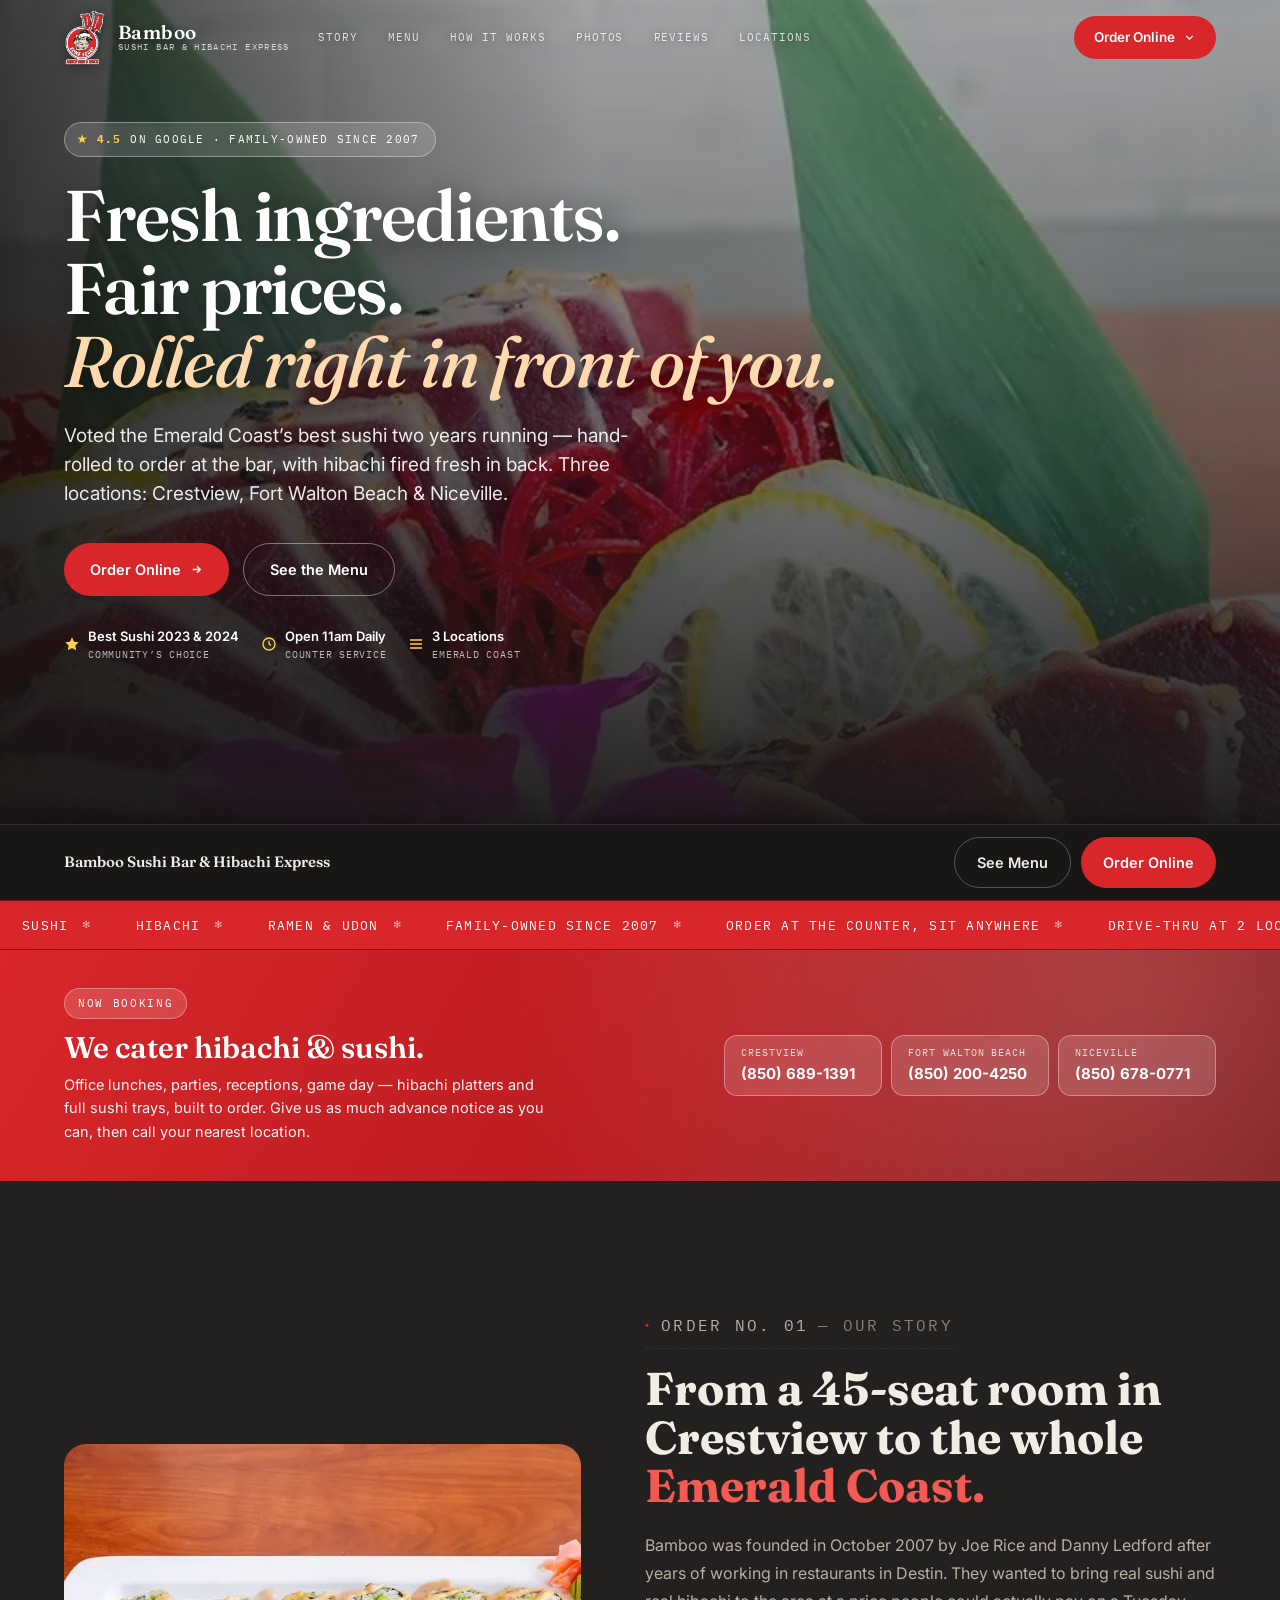
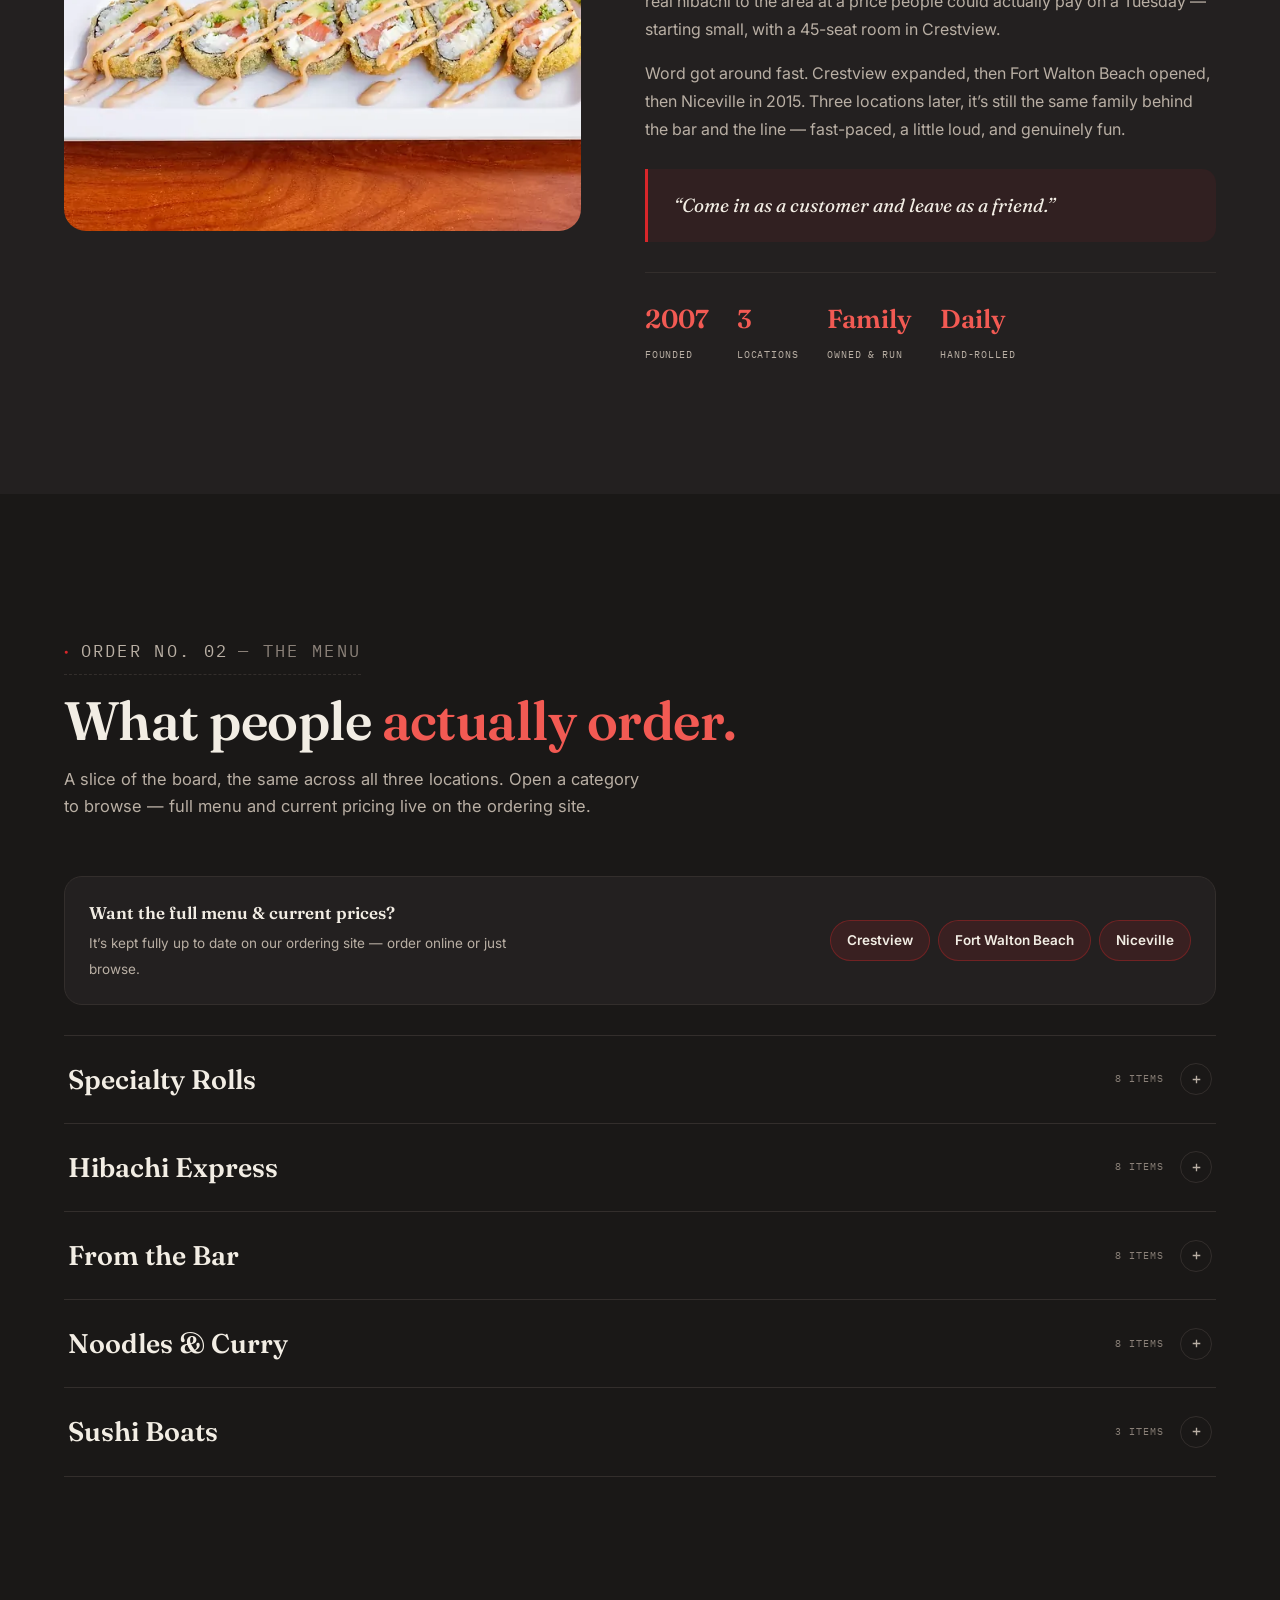
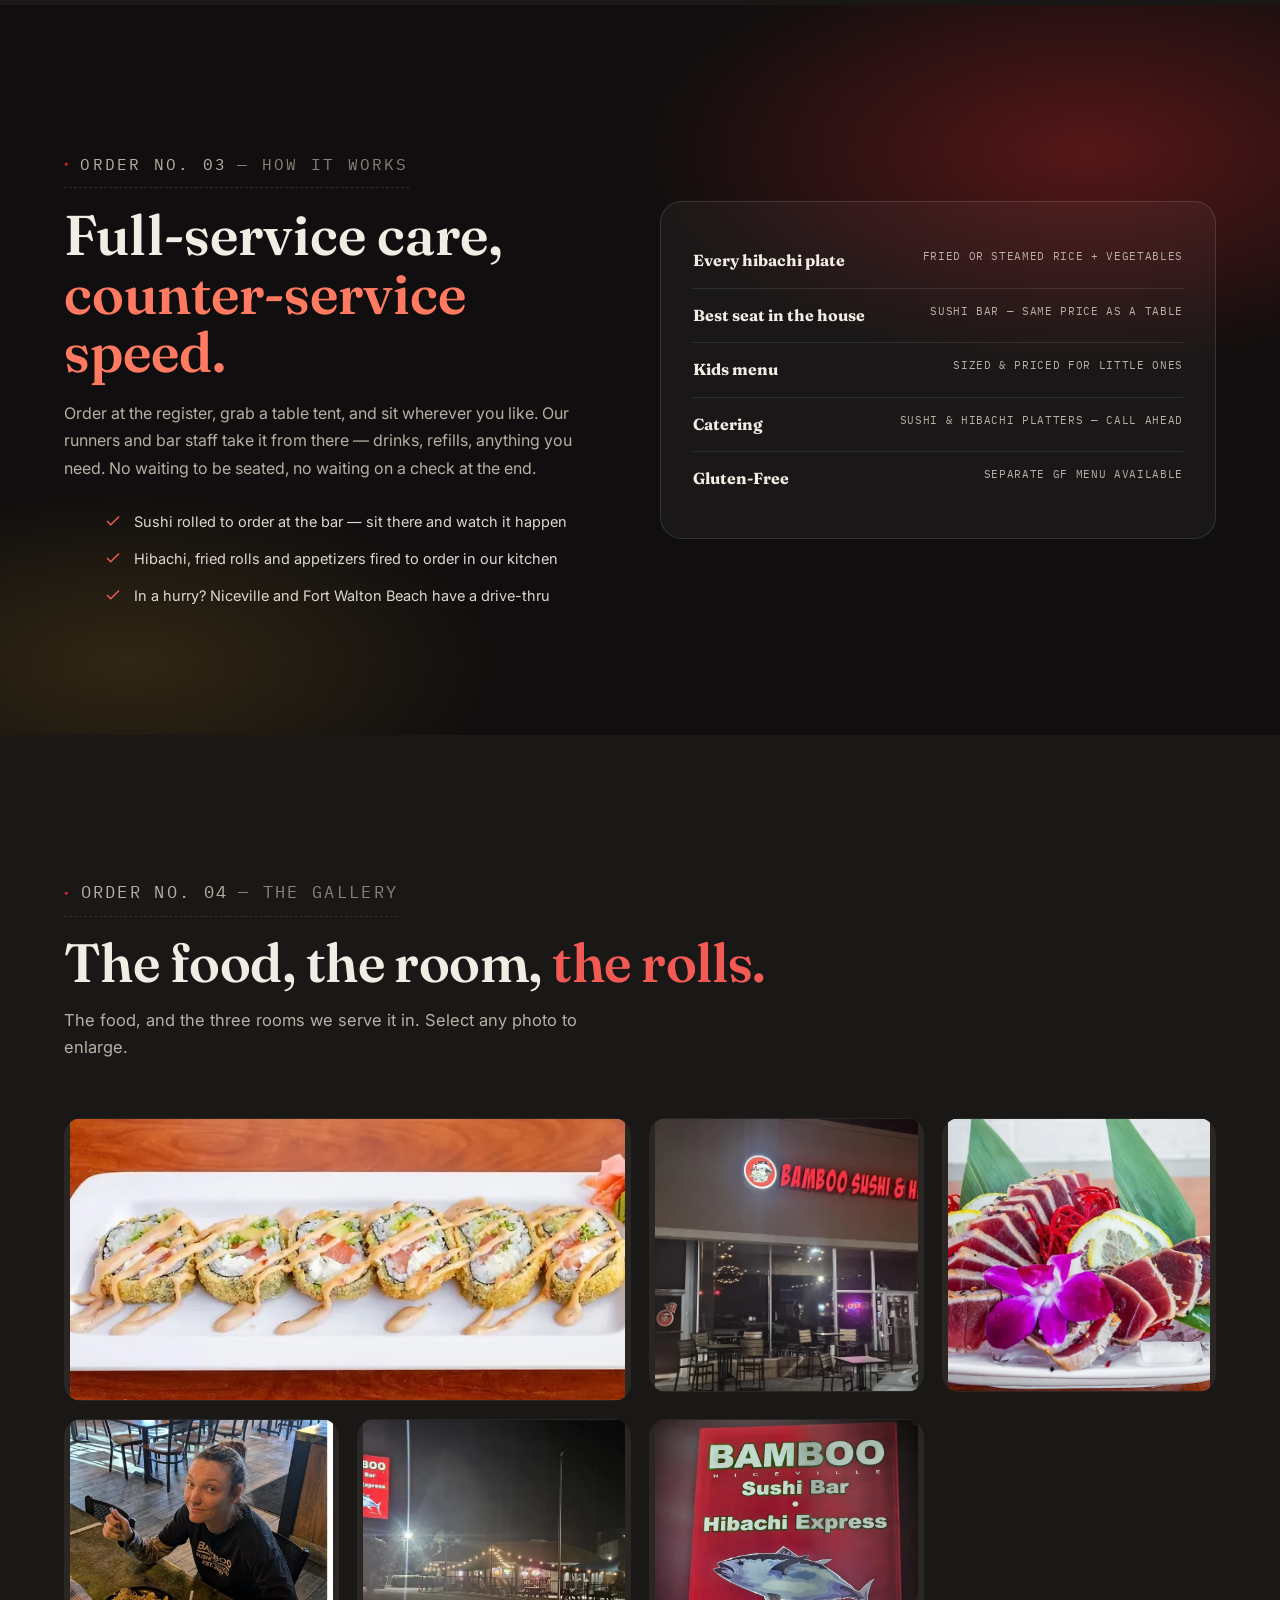
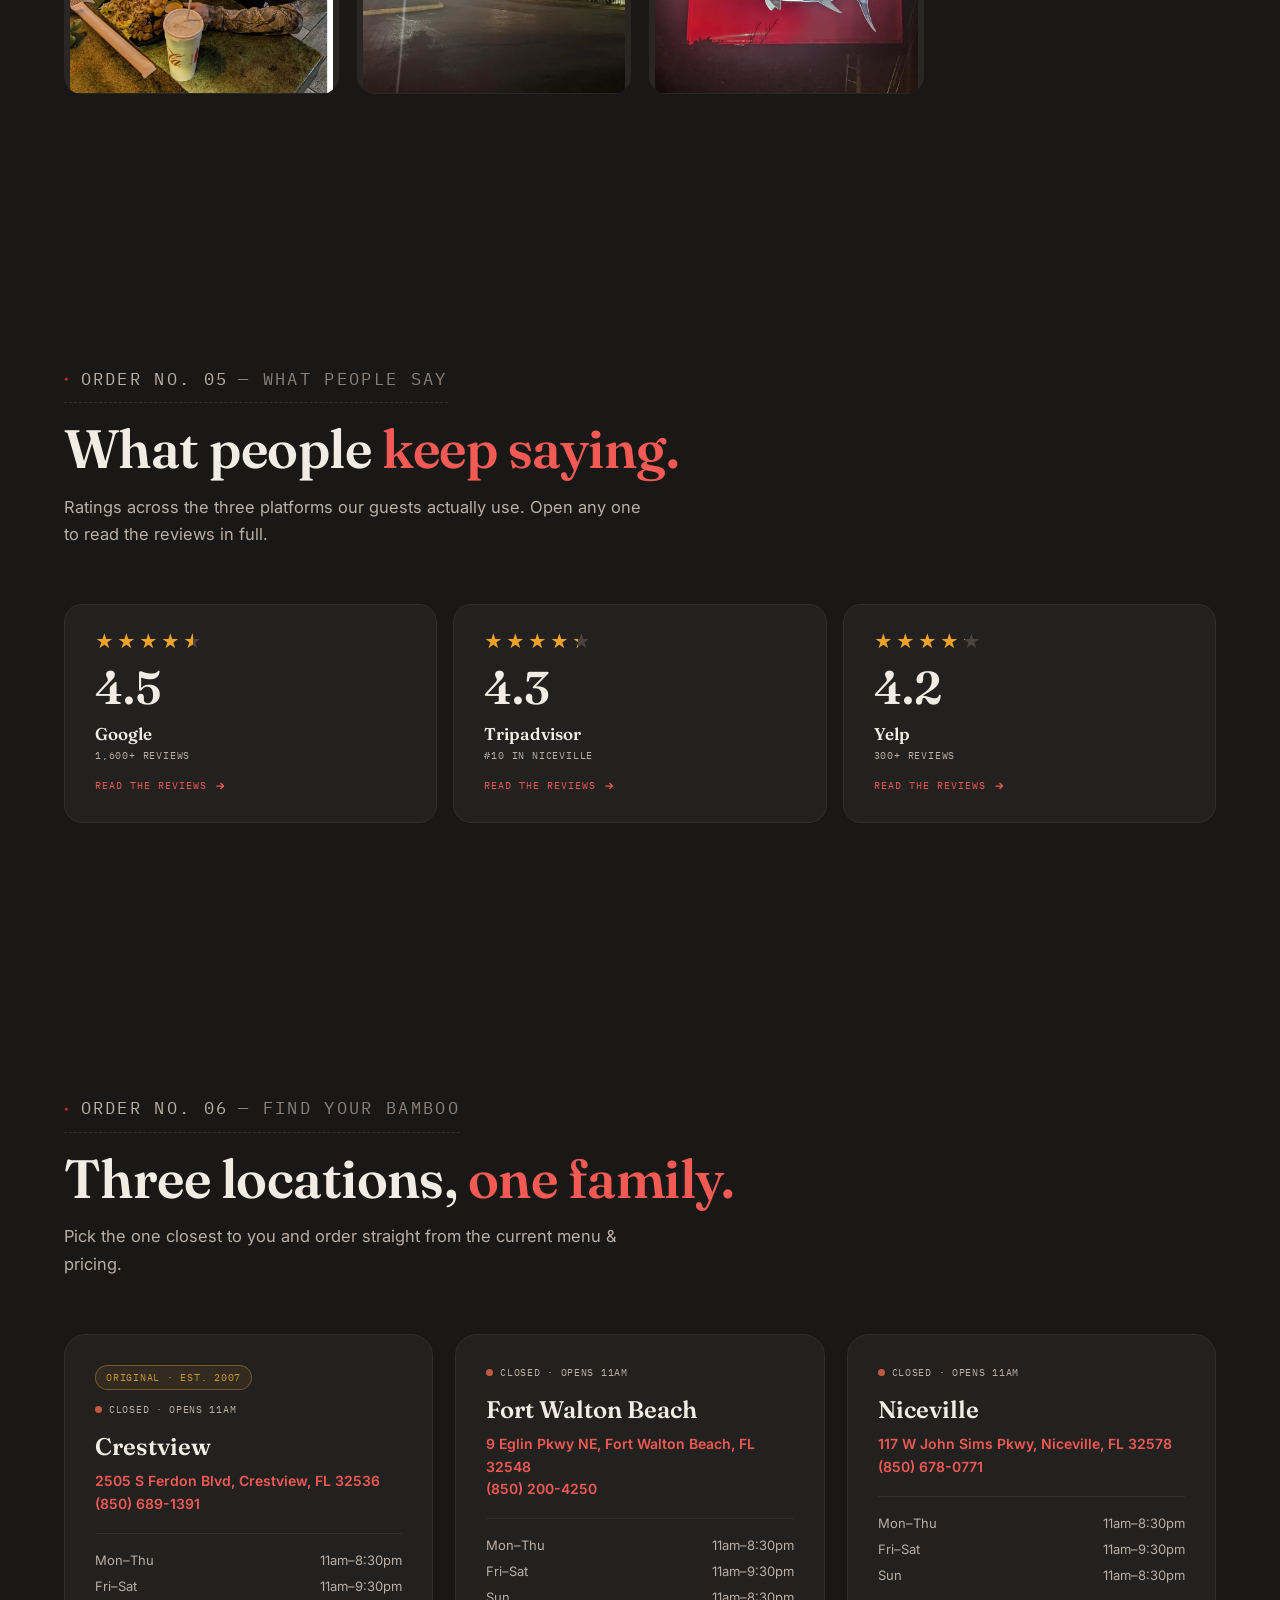
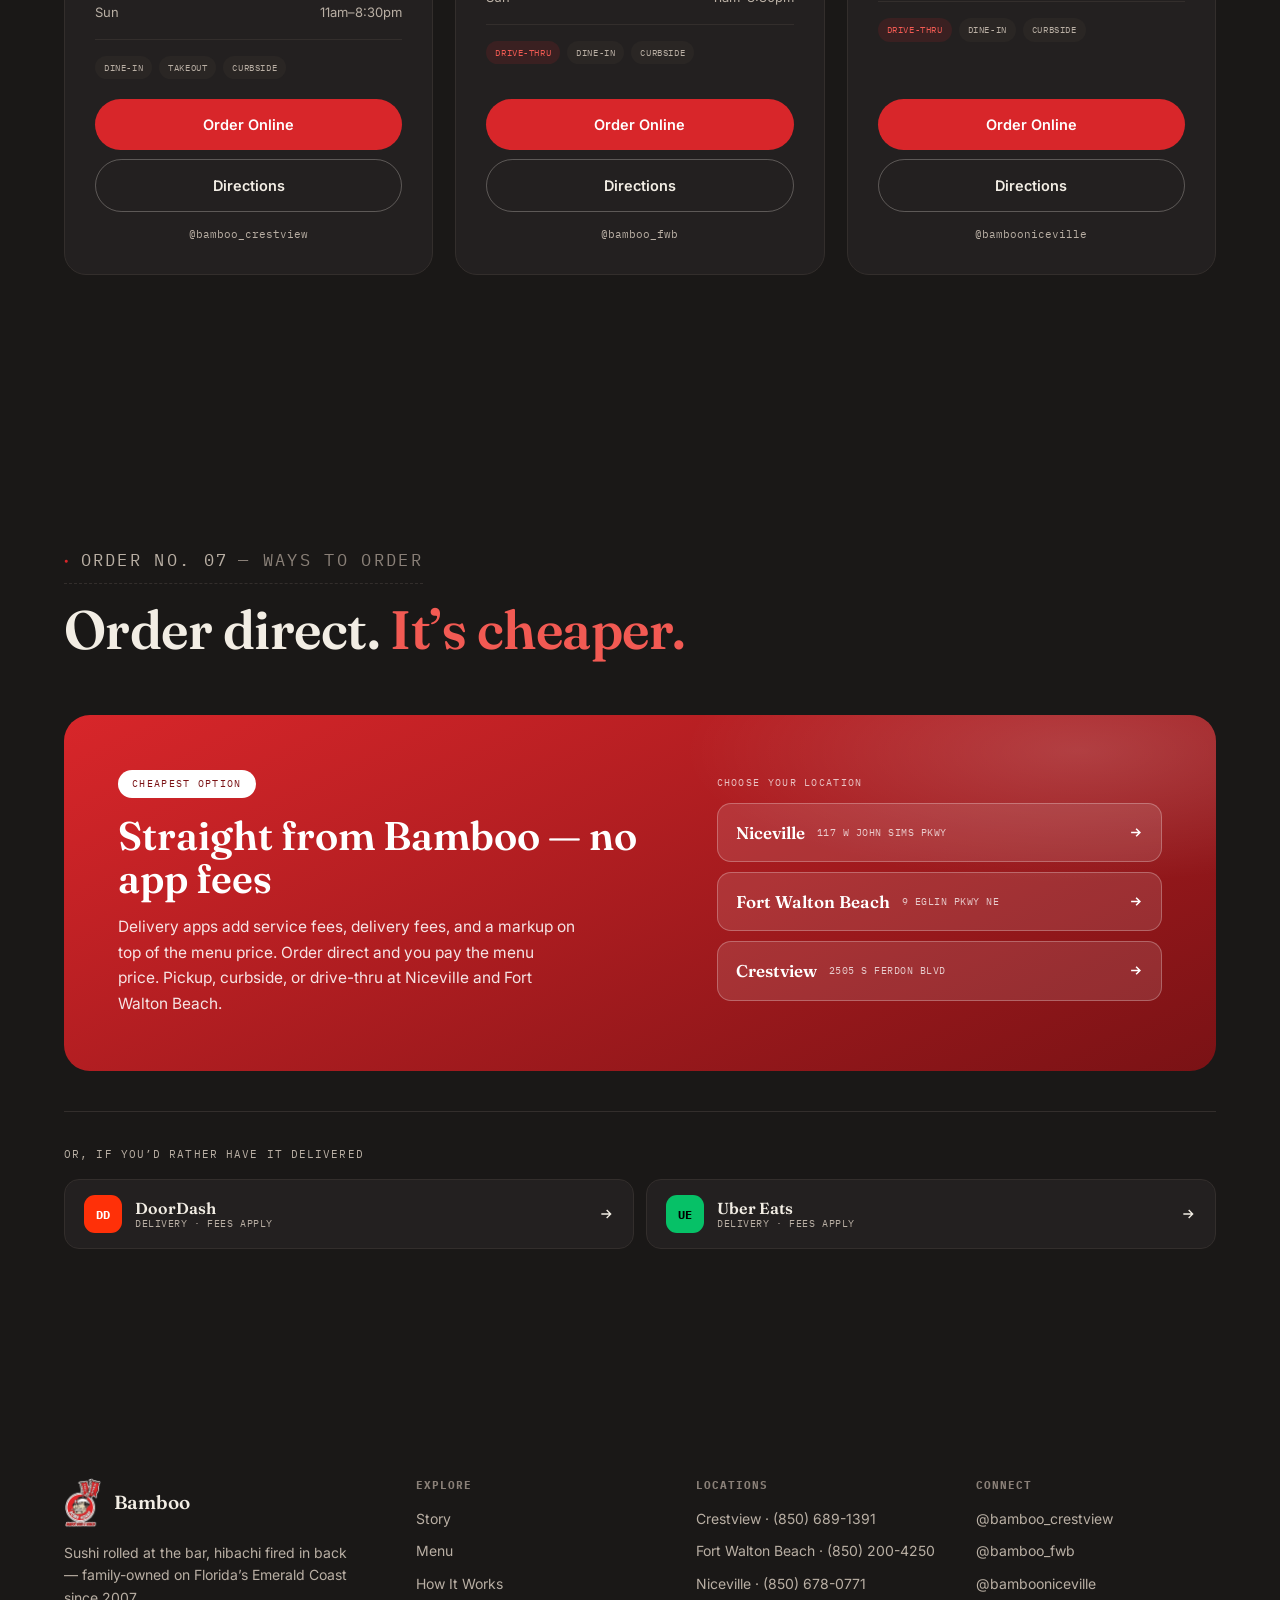
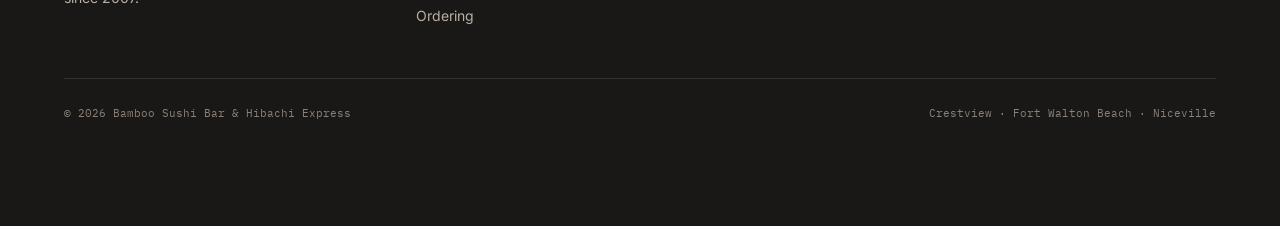
==== commit dbf1e35c: "Organize images under lowercase images/ and fix broken asset paths Loose image files sat at the repo" ====
--- a/index.html
+++ b/index.html
@@ -7,7 +7,7 @@
 <title>Bamboo Sushi Bar &amp; Hibachi Express | Sushi, Hibachi &amp; Ramen — Emerald Coast, FL</title>
 <meta name="description" content="Family-owned Japanese restaurant serving sushi rolled to order at the bar and hibachi fired fresh in back. Since 2007. Three Emerald Coast locations: Crestview, Fort Walton Beach &amp; Niceville.">
 <link rel="canonical" href="https://www.bamboo-sushi.com/">
-<link rel="icon" type="image/png" href="images/brand/bamboo-sushi-hibachi-logo.png">
+<link rel="icon" type="image/png" href="images/brand/bamboo-sushi-hibachi-logo-full.png">
 <link rel="preload" as="image" href="images/food/seared-ahi-tuna-sashimi-emerald-coast.webp" fetchpriority="high">
 <link rel="preconnect" href="https://fonts.googleapis.com">
 <link rel="preconnect" href="https://fonts.gstatic.com" crossorigin>
@@ -454,7 +454,7 @@
 
 <header class="hud" id="hud">
   <a class="brand" href="#top" aria-label="Bamboo Sushi Bar &amp; Hibachi Express">
-    <img src="images/brand/bamboo-sushi-hibachi-logo.png" alt="">
+    <img src="images/brand/bamboo-sushi-hibachi-logo-full.png" alt="">
     <span class="word"><b>Bamboo</b><small>Sushi Bar &amp; Hibachi Express</small></span>
   </a>
   <nav aria-label="Primary">
@@ -683,7 +683,7 @@
   <div class="wrap">
     <div class="foot-grid">
       <div>
-        <div class="foot-brand"><img src="images/brand/bamboo-sushi-hibachi-logo.png" alt=""><b>Bamboo</b></div>
+        <div class="foot-brand"><img src="images/brand/bamboo-sushi-hibachi-logo-full.png" alt=""><b>Bamboo</b></div>
         <p style="color:var(--ash);font-size:14px;max-width:32ch">Sushi rolled at the bar, hibachi fired in back — family-owned on Florida’s Emerald Coast since 2007.</p>
       </div>
       <div class="foot-col"><h4>Explore</h4>
@@ -821,7 +821,6 @@
   ['images/gallery/bamboo-sushi-hibachi-storefront-evening-800w.webp','Storefront, Evening',0],
   ['images/food/seared-ahi-tuna-sashimi-emerald-coast.webp','Seared Ahi Tuna',0],
   ['images/gallery/guest-enjoying-hibachi-express-meal.webp','Hibachi Express, Served',0],
-  ['images/gallery/dining-room-interior-sushi-bar-menu-boards.webp','Inside the Dining Room',1],
   ['images/gallery/bamboo-sushi-bar-hibachi-express-exterior-sign-800w.webp','Exterior Sign',0],
   ['images/gallery/bamboo-niceville-sushi-bar-hibachi-express-sign-800w.webp','Niceville',0]
 ];
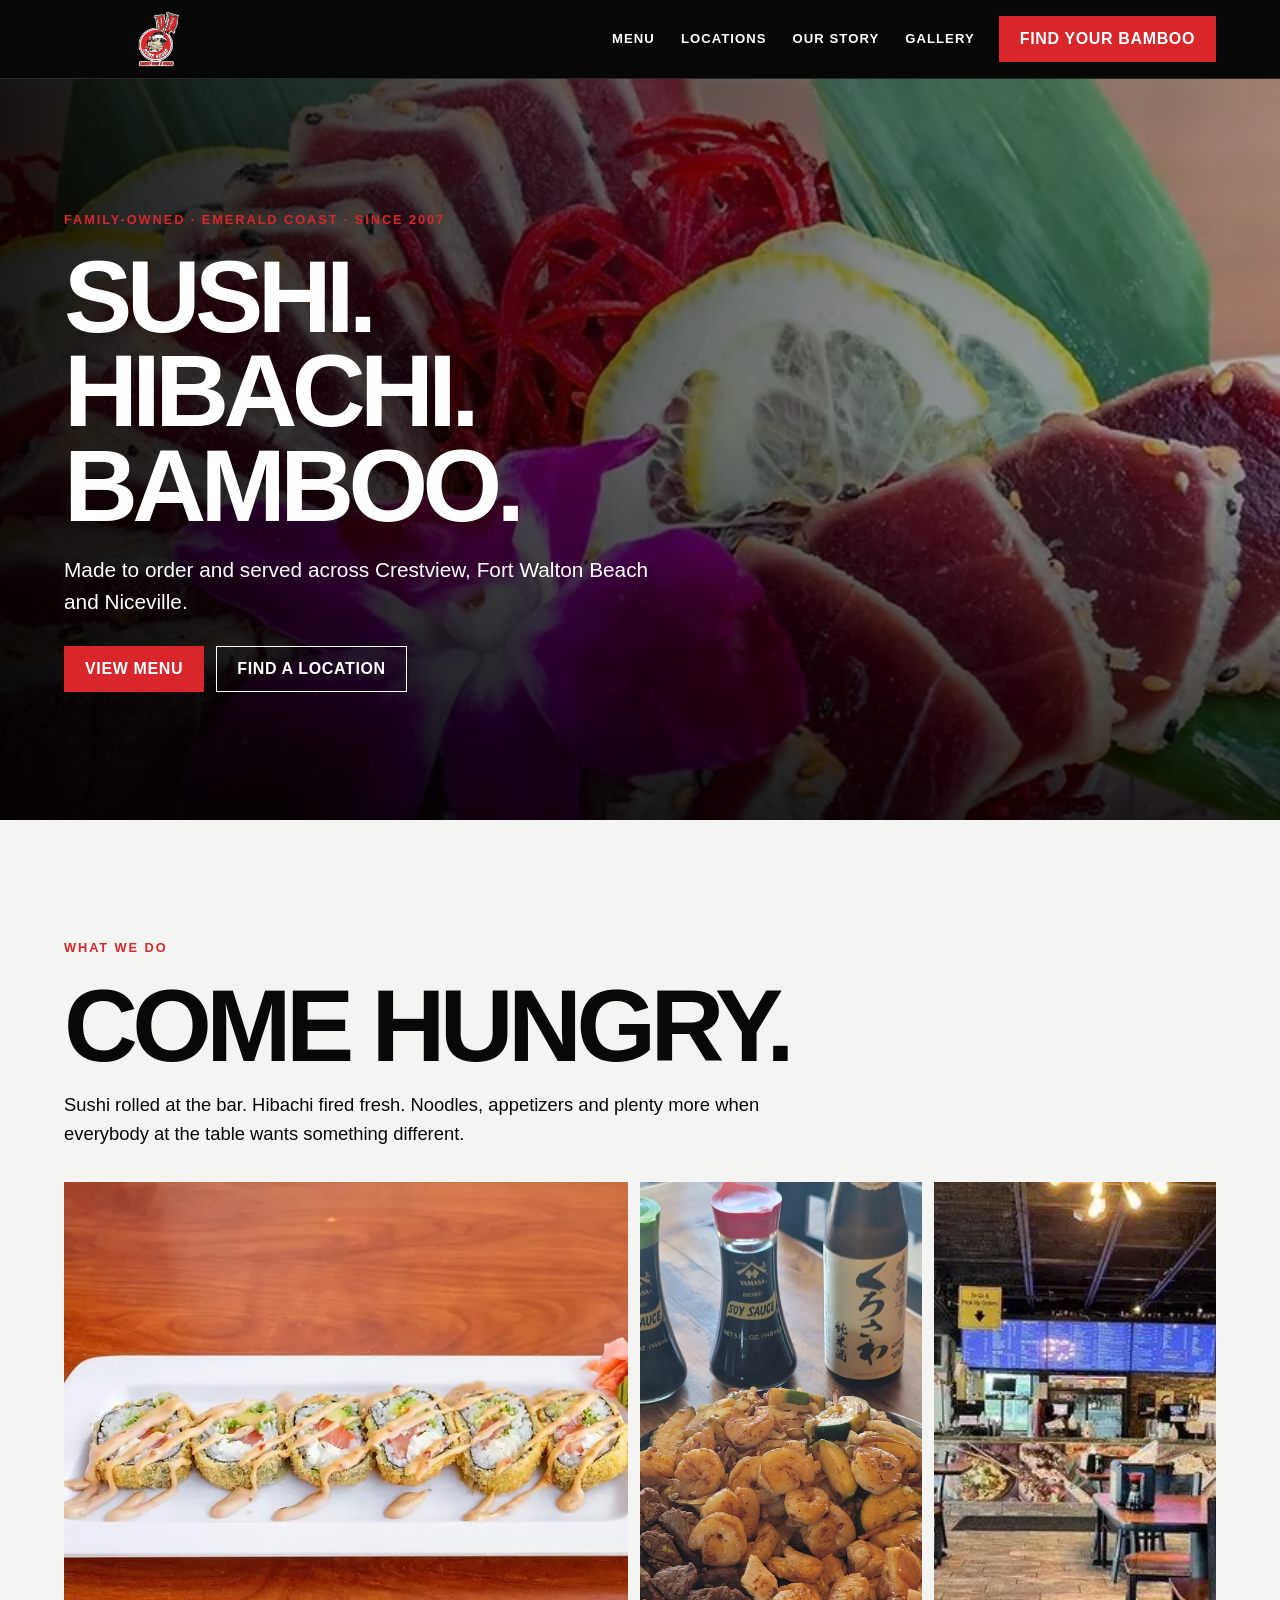
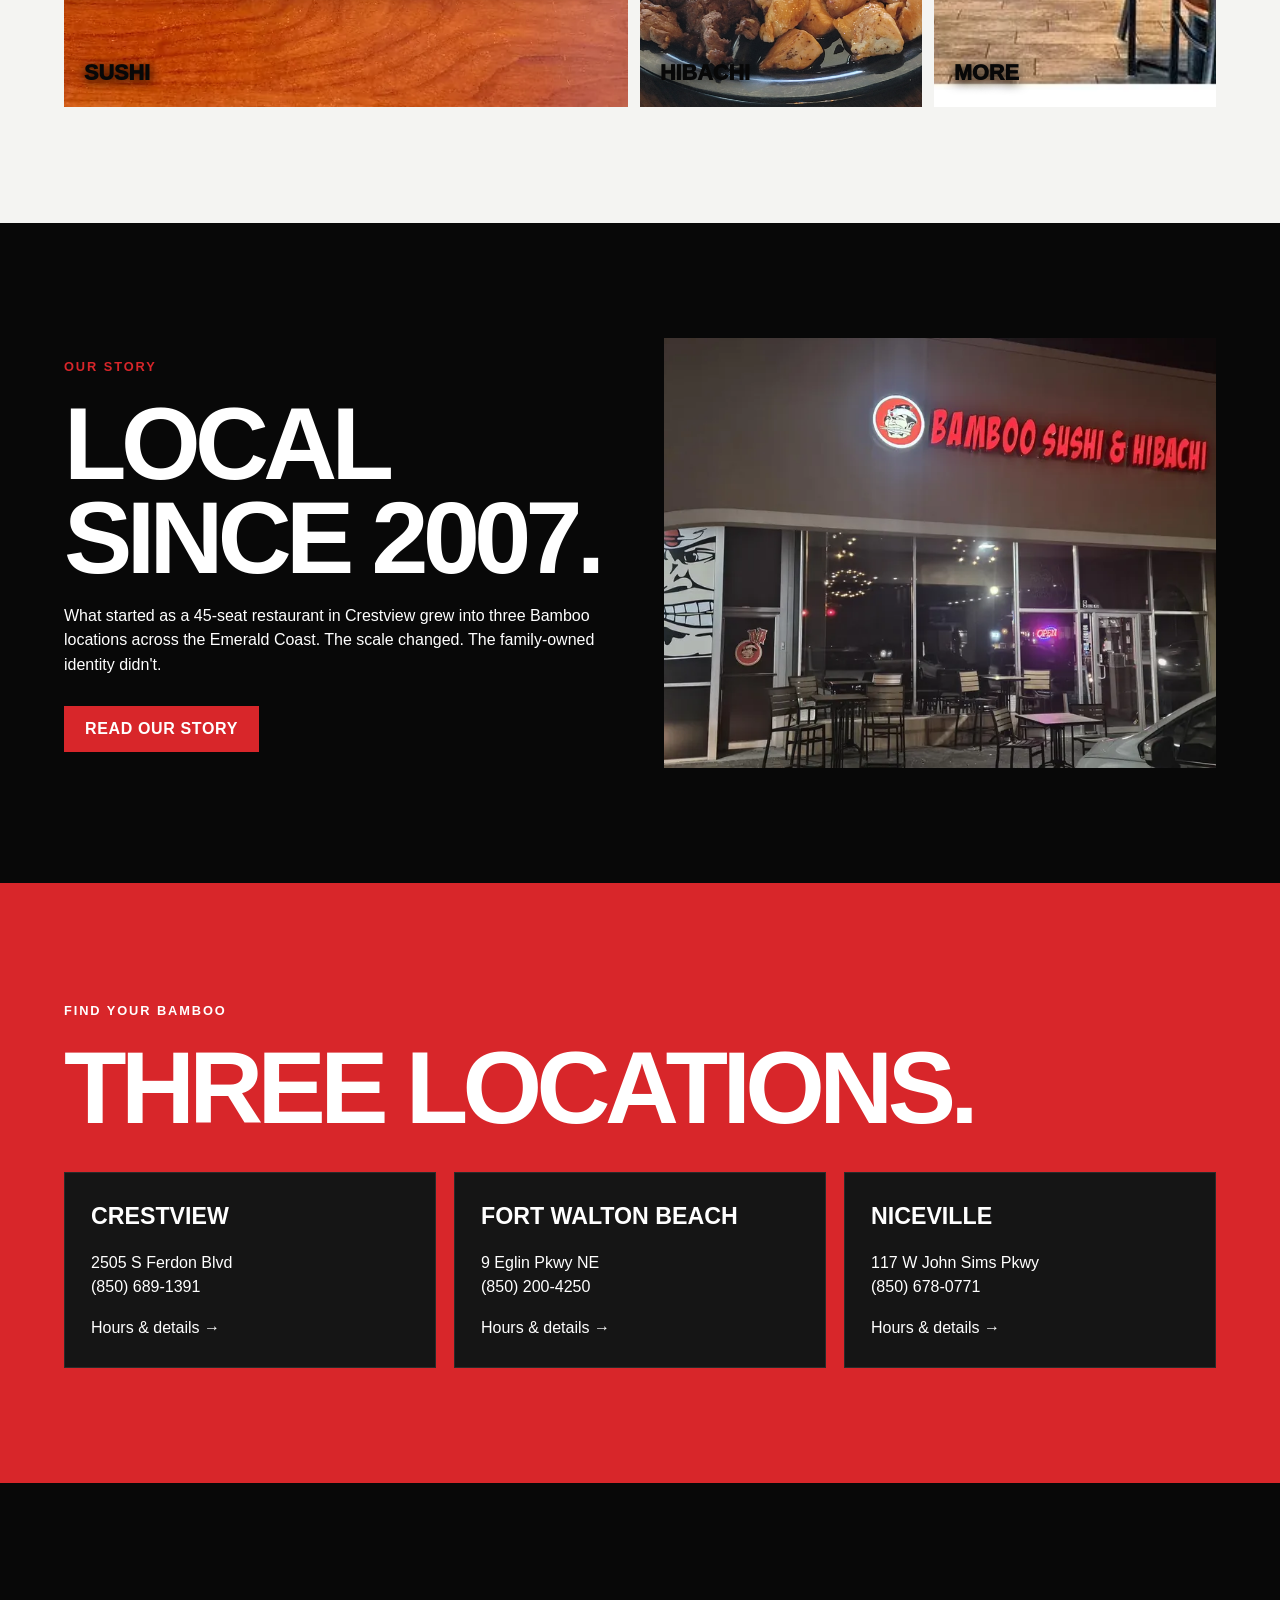
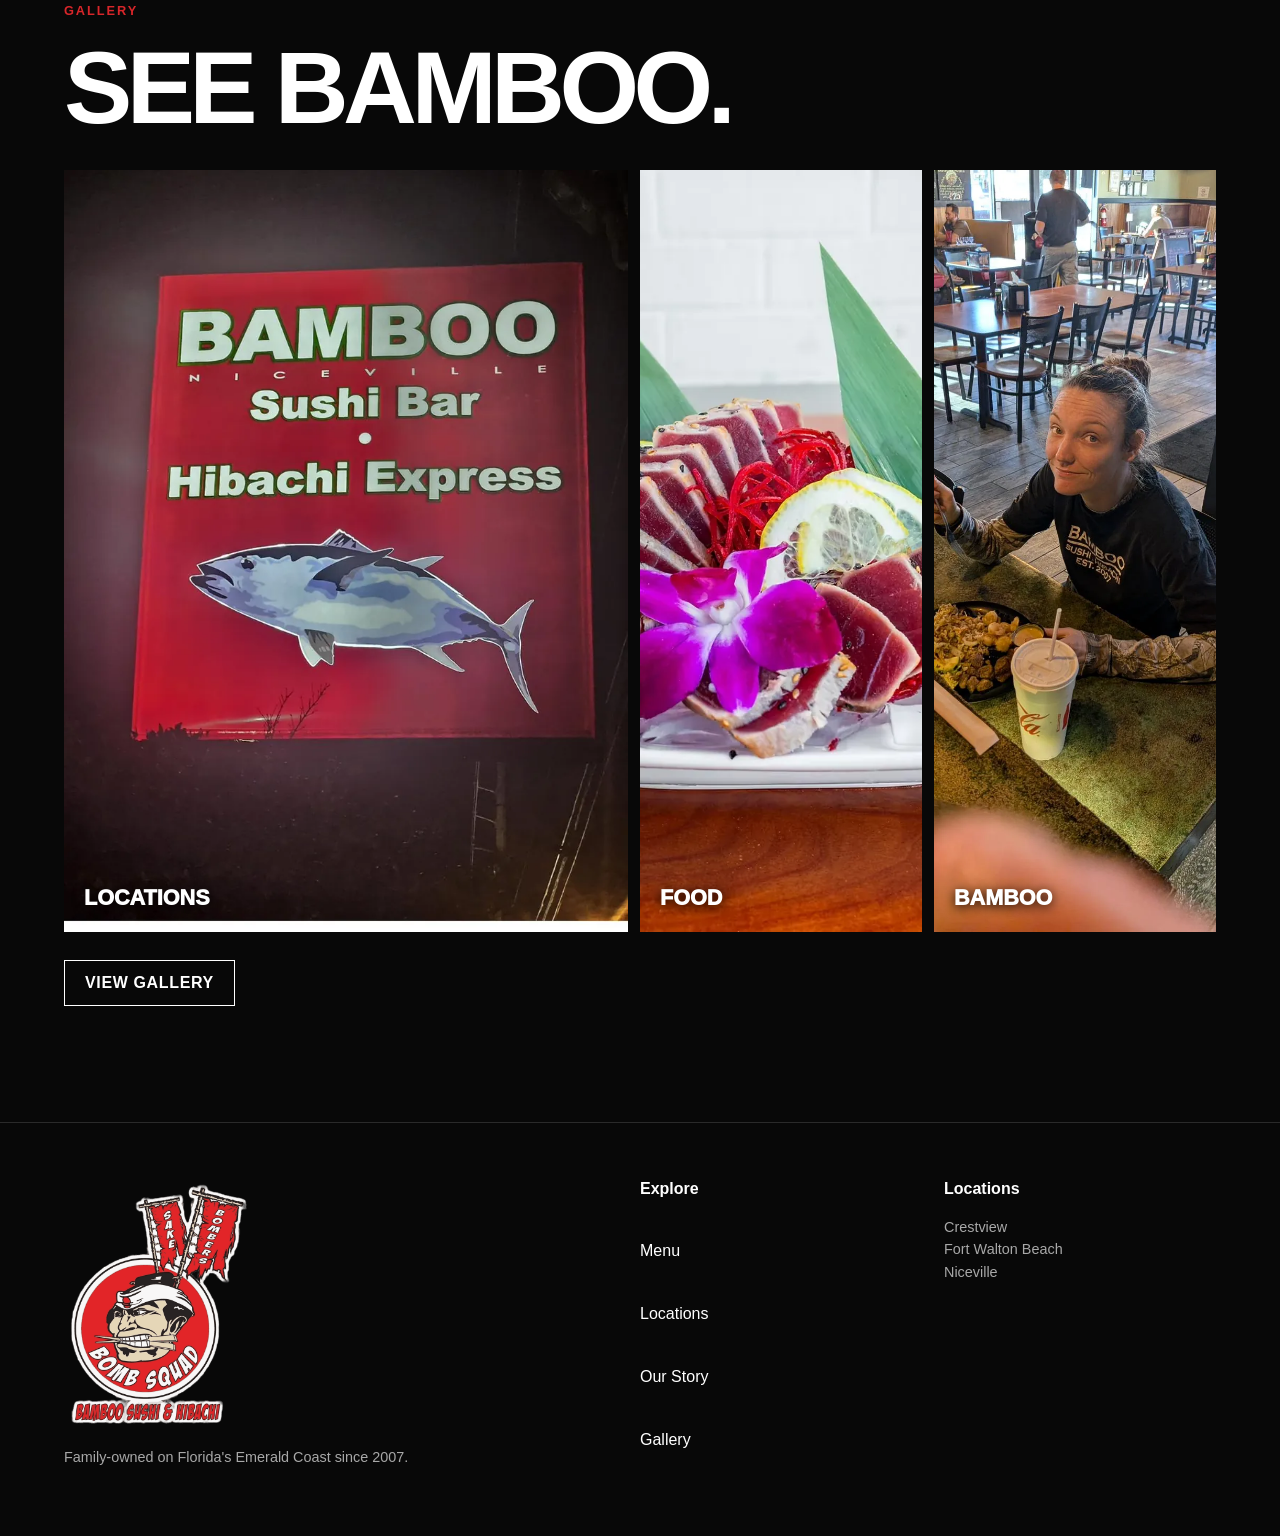
==== commit 84aefb83: "Rebuild homepage for five-page Bamboo redesign" ====
--- a/index.html
+++ b/index.html
@@ -1,1004 +1 @@
-<!DOCTYPE html>
-<html lang="en">
-<head>
-<meta charset="utf-8">
-<meta name="viewport" content="width=device-width, initial-scale=1, viewport-fit=cover">
-<meta name="theme-color" content="#1A1817">
-<title>Bamboo Sushi Bar &amp; Hibachi Express | Sushi, Hibachi &amp; Ramen — Emerald Coast, FL</title>
-<meta name="description" content="Family-owned Japanese restaurant serving sushi rolled to order at the bar and hibachi fired fresh in back. Since 2007. Three Emerald Coast locations: Crestview, Fort Walton Beach &amp; Niceville.">
-<link rel="canonical" href="https://www.bamboo-sushi.com/">
-<link rel="icon" type="image/png" href="images/brand/bamboo-sushi-hibachi-logo-full.png">
-<link rel="preload" as="image" href="images/food/seared-ahi-tuna-sashimi-emerald-coast.webp" fetchpriority="high">
-<link rel="preconnect" href="https://fonts.googleapis.com">
-<link rel="preconnect" href="https://fonts.gstatic.com" crossorigin>
-<link rel="stylesheet" href="https://fonts.googleapis.com/css2?family=Fraunces:ital,opsz,wght@0,9..144,400;0,9..144,500;0,9..144,600;1,9..144,500;1,9..144,600&family=Inter:wght@400;500;600;700&family=IBM+Plex+Mono:wght@400;500&display=swap">
-
-<!-- Structured data: hours, addresses and contact details per location. -->
-<script type="application/ld+json">
-{
-  "@context":"https://schema.org",
-  "@graph":[
-    {"@type":"Restaurant","name":"Bamboo Sushi Bar & Hibachi Express — Crestview",
-     "servesCuisine":["Japanese","Sushi","Hibachi"],"priceRange":"$$","telephone":"+1-850-689-1391",
-     "address":{"@type":"PostalAddress","streetAddress":"2505 S Ferdon Blvd","addressLocality":"Crestview","addressRegion":"FL","postalCode":"32536","addressCountry":"US"},
-     "openingHoursSpecification":[
-       {"@type":"OpeningHoursSpecification","dayOfWeek":["Monday","Tuesday","Wednesday","Thursday"],"opens":"11:00","closes":"20:30"},
-       {"@type":"OpeningHoursSpecification","dayOfWeek":["Friday","Saturday"],"opens":"11:00","closes":"21:30"},
-       {"@type":"OpeningHoursSpecification","dayOfWeek":"Sunday","opens":"11:00","closes":"20:30"}],
-     "sameAs":["https://www.instagram.com/bamboo_crestview/"]},
-    {"@type":"Restaurant","name":"Bamboo Sushi Bar & Hibachi Express — Fort Walton Beach",
-     "servesCuisine":["Japanese","Sushi","Hibachi"],"priceRange":"$$","telephone":"+1-850-200-4250",
-     "address":{"@type":"PostalAddress","streetAddress":"9 Eglin Pkwy NE","addressLocality":"Fort Walton Beach","addressRegion":"FL","postalCode":"32548","addressCountry":"US"},
-     "openingHoursSpecification":[
-       {"@type":"OpeningHoursSpecification","dayOfWeek":["Monday","Tuesday","Wednesday","Thursday"],"opens":"11:00","closes":"20:30"},
-       {"@type":"OpeningHoursSpecification","dayOfWeek":["Friday","Saturday"],"opens":"11:00","closes":"21:30"},
-       {"@type":"OpeningHoursSpecification","dayOfWeek":"Sunday","opens":"11:00","closes":"20:30"}],
-     "sameAs":["https://www.instagram.com/bamboo_fwb/"]},
-    {"@type":"Restaurant","name":"Bamboo Sushi Bar & Hibachi Express — Niceville",
-     "servesCuisine":["Japanese","Sushi","Hibachi"],"priceRange":"$$","telephone":"+1-850-678-0771",
-     "address":{"@type":"PostalAddress","streetAddress":"117 W John Sims Pkwy","addressLocality":"Niceville","addressRegion":"FL","postalCode":"32578","addressCountry":"US"},
-     "openingHoursSpecification":[
-       {"@type":"OpeningHoursSpecification","dayOfWeek":["Monday","Tuesday","Wednesday","Thursday"],"opens":"11:00","closes":"20:30"},
-       {"@type":"OpeningHoursSpecification","dayOfWeek":["Friday","Saturday"],"opens":"11:00","closes":"21:30"},
-       {"@type":"OpeningHoursSpecification","dayOfWeek":"Sunday","opens":"11:00","closes":"20:30"}],
-     "sameAs":["https://www.instagram.com/bambooniceville/"]}
-  ]
-}
-</script>
-
-<style>
-/* ============================================================
-   Bamboo Sushi Bar & Hibachi Express
-   Single dark theme. Design tokens below are the source of truth
-   for every surface, text and accent colour on the page.
-   ============================================================ */
-:root{
-  --paper:#1A1817;   /* page bg — warm charcoal, not cool gray */
-  --card:#232020;    /* elevated surfaces */
-  --void:#100E0E;    /* deepest band */
-  --ink:#F2EDE4;     /* primary text — 15.17:1 on paper */
-  --ash:#B9AFA4;     /* secondary text — 8.20:1 */
-  --ash-dim:#8A8078;
-  --rule:#332E2C;
-  --seam:#2A2624;
-  --red:#D8262A;     /* logo red — large text, fills, buttons only */
-  --red-lite:#F25A53;/* small text + links — 5.36:1 (D8262A is only 3.56:1) */
-  --red-hover:#E8433F;
-  --red-deep:#7A1215;
-  --red-tint:rgba(216,38,42,.12);
-  --gold:#C9962F;
-  --display:'Fraunces',serif; --body:'Inter',sans-serif; --mono:'IBM Plex Mono',monospace;
-  --ease:cubic-bezier(.16,.9,.28,1);
-  --pad:clamp(20px,5vw,64px);
-  --hud-h:76px;
-}
-*{margin:0;box-sizing:border-box}
-html{scroll-behavior:smooth}
-@media(prefers-reduced-motion:reduce){
-  html{scroll-behavior:auto}
-  *{animation-duration:.01ms !important;animation-iteration-count:1 !important;transition-duration:.01ms !important}
-}
-body{background:var(--paper);color:var(--ink);font-family:var(--body);font-size:16px;line-height:1.6;
-  -webkit-font-smoothing:antialiased;overflow-x:hidden;padding-bottom:78px}
-img{max-width:100%;display:block}
-a{color:inherit;text-decoration:none}
-button{font:inherit;color:inherit;background:none;border:0;cursor:pointer}
-ul{list-style:none}
-.wrap{max-width:1280px;margin:0 auto;padding:0 var(--pad)}
-:focus-visible{outline:2.5px solid var(--red-lite);outline-offset:3px}
-/* anchored sections land below the fixed header, not under it */
-section[id],[id="top"]{scroll-margin-top:calc(var(--hud-h) + 12px)}
-.skip{position:absolute;left:-999px;top:0;background:var(--red);color:#fff;padding:12px 20px;z-index:400}
-.skip:focus{left:0}
-
-/* reveal engine */
-.rv{opacity:0;transform:translateY(22px);transition:opacity .8s var(--ease),transform .8s var(--ease)}
-.rv.in{opacity:1;transform:none}
-.rv[style*="--d"]{transition-delay:calc(var(--d) * 1ms)}
-
-/* progress */
-.progress{position:fixed;top:0;left:0;height:3px;width:100%;z-index:300;background:transparent}
-.progress i{display:block;height:100%;width:0;background:linear-gradient(90deg,var(--red),var(--gold))}
-
-/* header */
-.hud{position:fixed;top:0;left:0;right:0;z-index:200;height:var(--hud-h);display:flex;align-items:center;
-  gap:20px;padding:0 var(--pad);border-bottom:1px solid transparent;
-  transition:background .4s,border-color .4s,box-shadow .4s,backdrop-filter .4s}
-.hud.stuck{background:rgba(26,24,23,.9);backdrop-filter:blur(14px) saturate(1.3);
-  border-bottom-color:var(--rule);box-shadow:0 6px 24px -12px rgba(0,0,0,.6)}
-.brand{display:flex;align-items:center;gap:12px}
-.brand img{width:42px;height:auto;filter:drop-shadow(0 2px 6px rgba(0,0,0,.4))}
-.brand .word{display:flex;flex-direction:column;line-height:1.05}
-.brand b{font-family:var(--display);font-weight:600;font-size:19px;letter-spacing:.02em;color:#fff;
-  text-shadow:0 2px 10px rgba(0,0,0,.45)}
-.brand small{font-family:var(--mono);font-size:8.5px;letter-spacing:.16em;text-transform:uppercase;
-  color:rgba(255,255,255,.75)}
-.hud nav{display:none;align-items:center;gap:30px;margin-left:8px}
-@media(min-width:960px){.hud nav{display:flex}}
-.hud nav a{font-family:var(--mono);font-size:11px;letter-spacing:.09em;text-transform:uppercase;
-  color:rgba(255,255,255,.8);padding:6px 0;position:relative;transition:color .4s;
-  text-shadow:0 1px 8px rgba(0,0,0,.5)}
-.hud nav a::after{content:'';position:absolute;left:0;right:100%;bottom:0;height:2px;background:var(--red);
-  transition:right .35s var(--ease)}
-.hud nav a:hover,.hud nav a[aria-current="true"]{color:#fff}
-.hud nav a:hover::after,.hud nav a[aria-current="true"]::after{right:0}
-.hud-spacer{flex:1}
-
-.order-wrap{position:relative;display:none}
-@media(min-width:640px){.order-wrap{display:block}}
-.order-btn{display:inline-flex;align-items:center;gap:8px;background:var(--red);color:#fff;
-  padding:11px 20px;border-radius:100px;font-weight:600;font-size:13.5px;transition:background .25s,transform .25s}
-.order-btn:hover{background:var(--red-hover);transform:translateY(-1px)}
-.order-btn svg{transition:transform .3s}
-.order-wrap[data-open="true"] .order-btn svg{transform:rotate(180deg)}
-.order-menu{position:absolute;top:calc(100% + 10px);right:0;background:var(--card);border:1px solid var(--rule);
-  border-radius:14px;box-shadow:0 20px 45px -18px rgba(0,0,0,.75);padding:8px;min-width:230px;
-  opacity:0;visibility:hidden;transform:translateY(-8px);transition:opacity .25s,transform .25s,visibility .25s}
-.order-wrap[data-open="true"] .order-menu{opacity:1;visibility:visible;transform:none}
-.order-menu a{display:flex;flex-direction:column;gap:1px;padding:10px 14px;border-radius:9px;transition:background .2s}
-.order-menu a:hover{background:var(--red-tint)}
-.order-menu a b{font-family:var(--display);font-size:14.5px;font-weight:600}
-.order-menu a span{font-family:var(--mono);font-size:10px;letter-spacing:.06em;color:var(--ash);text-transform:uppercase}
-
-.burger{display:flex;flex-direction:column;justify-content:center;gap:5px;width:38px;height:38px}
-@media(min-width:960px){.burger{display:none}}
-.burger span{display:block;width:22px;height:2px;background:#fff;transition:transform .35s var(--ease),opacity .35s}
-.burger[aria-expanded="true"] span:nth-child(1){transform:translateY(7px) rotate(45deg)}
-.burger[aria-expanded="true"] span:nth-child(2){opacity:0}
-.burger[aria-expanded="true"] span:nth-child(3){transform:translateY(-7px) rotate(-45deg)}
-
-.drawer{position:fixed;inset:var(--hud-h) 0 0 0;background:var(--paper);z-index:190;display:flex;
-  flex-direction:column;padding:28px var(--pad);gap:4px;
-  transform:translateY(-8px);opacity:0;visibility:hidden;
-  transition:opacity .35s,transform .35s,visibility .35s;overflow-y:auto}
-.drawer.open{opacity:1;visibility:visible;transform:none}
-.drawer a{font-family:var(--display);font-size:30px;font-weight:500;padding:14px 0;border-bottom:1px solid var(--rule)}
-body.locked{overflow:hidden}
-
-/* buttons */
-.btn{display:inline-flex;align-items:center;gap:9px;padding:14px 26px;border-radius:100px;
-  font-weight:600;font-size:14.5px;transition:background .25s,color .25s,transform .25s,border-color .25s}
-.btn--red{background:var(--red);color:#fff}
-.btn--red:hover{background:var(--red-hover);transform:translateY(-2px)}
-.btn--ghost{border:1.5px solid rgba(242,237,228,.28);color:var(--ink)}
-.btn--ghost:hover{border-color:var(--ink);background:rgba(242,237,228,.08)}
-.btn--ghost-light{border:1.5px solid rgba(255,255,255,.4);color:#fff}
-.btn--ghost-light:hover{border-color:#fff;background:rgba(255,255,255,.1)}
-.btn svg{width:13px;height:13px}
-
-/* ticket-motif eyebrow — the site's signature element */
-.tag{display:inline-flex;align-items:center;gap:10px;font-family:var(--mono);font-size:11px;
-  letter-spacing:.14em;text-transform:uppercase;color:var(--red-lite);padding-bottom:9px;
-  border-bottom:1px dashed var(--rule);margin-bottom:18px}
-.tag::before{content:'●';font-size:7px;color:var(--red)}
-.tag em{font-style:normal;color:var(--ash-dim)}
-
-/* hero */
-.hero{position:relative;min-height:100svh;display:flex;align-items:flex-end;overflow:hidden;padding-top:var(--hud-h)}
-.hero-bg{position:absolute;inset:0;z-index:0}
-.hero-bg img{width:100%;height:100%;object-fit:cover;object-position:50% 30%;
-  animation:kb 26s ease-in-out infinite alternate}
-@keyframes kb{from{transform:scale(1)}to{transform:scale(1.09)}}
-.hero-bg::after{content:'';position:absolute;inset:0;background:
-  linear-gradient(180deg,rgba(16,14,14,.25) 0%,rgba(16,14,14,.55) 55%,var(--paper) 96%),
-  linear-gradient(90deg,rgba(16,14,14,.72) 0%,rgba(16,14,14,.1) 46%)}
-.hero-in{position:relative;z-index:1;width:100%;padding:0 var(--pad) clamp(56px,9vw,110px)}
-.hero-eyebrow{display:inline-flex;align-items:center;gap:9px;background:rgba(255,255,255,.14);
-  border:1px solid rgba(255,255,255,.35);backdrop-filter:blur(6px);color:#fff;padding:8px 16px 8px 12px;
-  border-radius:100px;font-family:var(--mono);font-size:10.5px;letter-spacing:.12em;text-transform:uppercase;margin-bottom:22px}
-.hero-eyebrow b{color:#FFD24D}
-@media(max-width:480px){.hero-eyebrow{display:inline-block;line-height:1.7;padding:7px 15px}}
-.hero h1{font-family:var(--display);font-weight:600;color:#fff;font-size:clamp(36px,5.6vw,72px);
-  line-height:1.02;letter-spacing:-.015em;max-width:26ch;text-shadow:0 4px 30px rgba(0,0,0,.45)}
-/* Each beat of the headline gets its own line. */
-.hero h1 b{display:block;font-weight:600}
-.hero h1 em{display:block;font-style:italic;font-weight:500;color:#FFD9AE}
-.hero-sub{margin-top:22px;color:rgba(255,255,255,.9);font-size:clamp(15px,1.6vw,19px);max-width:48ch;line-height:1.55}
-.hero-actions{display:flex;flex-wrap:wrap;gap:14px;margin-top:34px}
-.hero-trust{display:flex;flex-wrap:wrap;gap:22px;margin-top:30px}
-.hero-trust .t{display:flex;align-items:center;gap:8px;color:#fff;font-size:13px;font-weight:600}
-.hero-trust .t svg{width:16px;height:16px;color:#FFD24D}
-.hero-trust .t small{display:block;font-family:var(--mono);font-weight:400;font-size:9.5px;
-  color:rgba(255,255,255,.7);text-transform:uppercase;letter-spacing:.08em}
-
-/* marquee */
-.marquee{background:var(--red);color:#fff;overflow:hidden;padding:14px 0;border-top:1px solid var(--red-deep);border-bottom:1px solid var(--red-deep)}
-.marquee-track{display:flex;width:max-content;animation:mq 32s linear infinite}
-.marquee span{display:flex;align-items:center;gap:14px;font-family:var(--mono);font-size:12.5px;
-  letter-spacing:.1em;text-transform:uppercase;padding:0 22px;white-space:nowrap}
-.marquee span::after{content:'✻';font-size:10px;opacity:.65}
-@keyframes mq{from{transform:translateX(0)}to{transform:translateX(-50%)}}
-
-section{padding:clamp(64px,10vw,128px) 0}
-.shead{max-width:760px;margin-bottom:clamp(36px,5vw,56px)}
-.shead h2{font-family:var(--display);font-weight:600;font-size:clamp(30px,4.6vw,54px);line-height:1.05;letter-spacing:-.01em}
-.shead h2 em{font-style:normal;color:var(--red-lite)}
-.shead p{margin-top:16px;color:var(--ash);font-size:16.5px;max-width:58ch;line-height:1.65}
-
-/* catering bar */
-.cbar{background:linear-gradient(120deg,var(--red) 0%,#B81C20 55%,var(--red-deep) 100%);
-  position:relative;overflow:hidden;padding:clamp(26px,3.6vw,38px) 0}
-.cbar::before{content:'';position:absolute;inset:0;
-  background:radial-gradient(circle at 88% 15%,rgba(255,255,255,.18),transparent 55%);pointer-events:none}
-.cbar-in{position:relative;z-index:1;display:flex;flex-wrap:wrap;gap:26px;align-items:center;justify-content:space-between}
-.cbar-copy{max-width:600px}
-.cbar-eyebrow{display:inline-flex;align-items:center;gap:8px;font-family:var(--mono);font-size:10.5px;
-  letter-spacing:.16em;text-transform:uppercase;color:#fff;background:rgba(255,255,255,.16);
-  border:1px solid rgba(255,255,255,.32);padding:6px 13px;border-radius:100px;margin-bottom:12px}
-.cbar-h{font-family:var(--display);font-weight:600;color:#fff;font-size:clamp(21px,2.6vw,30px);line-height:1.15;margin-bottom:8px}
-.cbar-sub{color:rgba(255,255,255,.94);font-size:14.5px;line-height:1.6;max-width:54ch}
-.cbar-calls{display:flex;flex-wrap:wrap;gap:9px}
-.cbar-call{display:flex;flex-direction:column;gap:1px;background:rgba(255,255,255,.14);
-  border:1.5px solid rgba(255,255,255,.34);border-radius:13px;padding:9px 16px;min-width:158px;
-  transition:background .25s,transform .25s,border-color .25s}
-.cbar-call span{font-family:var(--mono);font-size:9.5px;letter-spacing:.1em;text-transform:uppercase;color:rgba(255,255,255,.8)}
-.cbar-call b{color:#fff;font-size:15px;font-weight:700}
-.cbar-call:hover{background:#fff;border-color:#fff;transform:translateY(-2px)}
-.cbar-call:hover span{color:var(--red-deep)}
-.cbar-call:hover b{color:var(--void)}
-@media(max-width:760px){.cbar-in{flex-direction:column;align-items:flex-start}.cbar-calls{width:100%}.cbar-call{flex:1 1 148px}}
-
-/* story */
-.story{background:var(--card)}
-.story-grid{display:grid;gap:44px;align-items:center}
-@media(min-width:900px){.story-grid{grid-template-columns:.95fr 1.05fr;gap:64px}}
-.story-media{position:relative;border-radius:22px;overflow:hidden;aspect-ratio:4/3;background:var(--seam)}
-.story-media img{width:100%;height:100%;object-fit:cover;transition:transform .7s var(--ease)}
-.story-media:hover img{transform:scale(1.09)}
-.story-text p{color:var(--ash);font-size:16px;line-height:1.75;margin-bottom:16px}
-.quote{margin:26px 0;padding:22px 26px;background:rgba(216,38,42,.07);border-left:3px solid var(--red);border-radius:0 14px 14px 0}
-.quote p{font-family:var(--display);font-style:italic;font-size:19px;color:var(--ink);line-height:1.5;margin:0}
-.stat-row{display:flex;flex-wrap:wrap;gap:28px;margin-top:30px;padding-top:26px;border-top:1px solid var(--rule)}
-.stat-row .s b{display:block;font-family:var(--display);font-size:26px;font-weight:600;color:var(--red-lite)}
-.stat-row .s span{font-family:var(--mono);font-size:10px;letter-spacing:.09em;text-transform:uppercase;color:var(--ash)}
-
-/* menu */
-.menu-cta{background:var(--card);border:1px solid var(--rule);border-radius:18px;padding:22px 24px;
-  margin-bottom:30px;display:flex;flex-wrap:wrap;gap:18px;align-items:center;justify-content:space-between}
-.menu-cta-copy{max-width:420px}
-.menu-cta-copy b{display:block;font-family:var(--display);font-size:17px;font-weight:600;margin-bottom:4px}
-.menu-cta-copy span{font-size:13.5px;color:var(--ash);line-height:1.5}
-.menu-cta-picks{display:flex;flex-wrap:wrap;gap:8px}
-.menu-cta-pick{display:inline-flex;align-items:center;gap:8px;background:var(--red-tint);
-  border:1.5px solid rgba(216,38,42,.35);color:var(--ink);border-radius:100px;padding:9px 16px;
-  font-size:13.5px;font-weight:600;white-space:nowrap;transition:background .25s,border-color .25s,transform .25s,color .25s}
-.menu-cta-pick:hover{background:var(--red);border-color:var(--red);color:#fff;transform:translateY(-1px)}
-@media(max-width:600px){.menu-cta{flex-direction:column;align-items:flex-start}.menu-cta-picks{width:100%}.menu-cta-pick{flex:1 1 auto;justify-content:center}}
-
-/* menu accordion — categories stay closed until opened, keeping the page short */
-.acc{border-top:1px solid var(--rule)}
-.acc:last-child{border-bottom:1px solid var(--rule)}
-.acc-head{width:100%;display:flex;align-items:center;gap:16px;padding:22px 4px;cursor:pointer;
-  text-align:left;transition:padding-left .35s var(--ease)}
-.acc-head:hover{padding-left:12px}
-.acc-head .t{font-family:var(--display);font-weight:600;font-size:clamp(20px,2.6vw,27px);flex:1}
-.acc-head .n{font-family:var(--mono);font-size:10px;letter-spacing:.1em;text-transform:uppercase;color:var(--ash-dim)}
-.acc-head .x{width:32px;height:32px;flex:0 0 auto;border:1.5px solid var(--rule);border-radius:50%;
-  display:flex;align-items:center;justify-content:center;color:var(--ash);
-  transition:transform .45s var(--ease),border-color .3s,color .3s,background .3s}
-.acc-head .x svg{width:13px;height:13px}
-.acc-head:hover .x{border-color:var(--red-lite);color:var(--red-lite)}
-.acc-head[aria-expanded="true"] .x{transform:rotate(45deg);background:var(--red);border-color:var(--red);color:#fff}
-/* grid-rows 0fr→1fr animates height smoothly with no JS measurement */
-.acc-body{display:grid;grid-template-rows:0fr;transition:grid-template-rows .65s var(--ease)}
-.acc-head[aria-expanded="true"]+.acc-body{grid-template-rows:1fr}
-.acc-inner{overflow:hidden}
-.acc-inner .menu-grid{padding:6px 0 30px}
-.menu-grid{display:grid;grid-template-columns:repeat(auto-fill,minmax(260px,1fr));gap:16px}
-.dish{background:var(--card);border:1px solid var(--rule);border-radius:16px;padding:22px;
-  transition:border-color .25s,box-shadow .25s,transform .25s}
-.dish:hover{border-color:var(--red);box-shadow:0 14px 34px -18px rgba(0,0,0,.8);transform:translateY(-3px)}
-.dish h4{font-family:var(--display);font-weight:600;font-size:18px;margin-bottom:7px}
-.dish p{font-size:13.5px;color:var(--ash);line-height:1.55}
-.dish .badges{display:flex;gap:6px;margin-top:12px;flex-wrap:wrap}
-.dish .badges span{font-family:var(--mono);font-size:8.5px;letter-spacing:.08em;text-transform:uppercase;
-  padding:4px 8px;border-radius:100px;background:var(--seam);color:var(--ash)}
-
-/* how it works — dark band */
-.hibachi{background:var(--void);position:relative;overflow:hidden}
-.hibachi::before{content:'';position:absolute;inset:0;
-  background:radial-gradient(ellipse 60% 50% at 85% 20%,rgba(216,38,42,.35),transparent 60%),
-             radial-gradient(ellipse 50% 40% at 10% 90%,rgba(201,150,47,.18),transparent 60%)}
-.hibachi-in{position:relative;display:grid;gap:40px}
-@media(min-width:900px){.hibachi-in{grid-template-columns:1fr 1fr;align-items:center}}
-.hibachi h2{font-family:var(--display);font-weight:600;font-size:clamp(32px,4.8vw,56px);line-height:1.05}
-.hibachi h2 em{font-style:normal;color:#FF7A61}
-.hibachi p{color:var(--ash);font-size:16px;line-height:1.7;margin-top:18px;max-width:52ch}
-.flame-list{display:grid;gap:14px;margin-top:28px}
-.flame-list li{display:flex;gap:12px;align-items:flex-start;font-size:14.5px;color:rgba(242,237,228,.9)}
-.flame-list li svg{width:18px;height:18px;color:var(--red-lite);flex:0 0 auto;margin-top:2px}
-.hibachi-panel{background:rgba(255,255,255,.04);border:1px solid rgba(255,255,255,.12);border-radius:22px;padding:32px}
-.hibachi-panel .row{display:flex;justify-content:space-between;gap:16px;padding:14px 0;border-bottom:1px solid rgba(255,255,255,.1);font-size:14px}
-.hibachi-panel .row:last-child{border-bottom:0}
-.hibachi-panel .row b{font-family:var(--display);font-size:16px}
-.hibachi-panel .row span{color:var(--ash);font-family:var(--mono);font-size:11px;letter-spacing:.06em;text-transform:uppercase;text-align:right}
-
-/* gallery */
-.gal-grid{display:grid;grid-template-columns:repeat(2,1fr);gap:12px}
-@media(min-width:700px){.gal-grid{grid-template-columns:repeat(3,1fr);gap:16px}}
-@media(min-width:1040px){.gal-grid{grid-template-columns:repeat(4,1fr);gap:18px}}
-.gal-item{position:relative;display:block;width:100%;aspect-ratio:1/1;border-radius:18px;overflow:hidden;
-  background:var(--seam);cursor:zoom-in}
-@media(min-width:700px){.gal-item.wide{grid-column:span 2;aspect-ratio:2/1}}
-.gal-item img{width:100%;height:100%;object-fit:cover;transition:transform .7s var(--ease)}
-.gal-item:hover img,.gal-item:focus-visible img{transform:scale(1.07)}
-.gal-item::after{content:'';position:absolute;inset:0;
-  background:linear-gradient(to top,rgba(10,8,8,.78),rgba(10,8,8,.15) 46%,transparent);
-  opacity:0;transition:opacity .32s}
-.gal-item:hover::after,.gal-item:focus-visible::after{opacity:1}
-.gal-cap{position:absolute;left:15px;right:15px;bottom:13px;z-index:2;color:#fff;
-  font-family:var(--mono);font-size:10px;letter-spacing:.08em;text-transform:uppercase;line-height:1.45;
-  opacity:0;transform:translateY(7px);transition:opacity .32s var(--ease),transform .32s var(--ease)}
-.gal-item:hover .gal-cap,.gal-item:focus-visible .gal-cap{opacity:1;transform:none}
-@media(hover:none){.gal-item::after,.gal-cap{opacity:1;transform:none}}
-
-/* reviews */
-.rating-row{display:grid;grid-template-columns:repeat(auto-fit,minmax(240px,1fr));gap:16px}
-.rating-badge{display:flex;flex-direction:column;gap:12px;background:var(--card);border:1px solid var(--rule);
-  border-radius:18px;padding:28px 30px;transition:border-color .25s,transform .25s,box-shadow .25s}
-.rating-badge:hover{border-color:var(--red);transform:translateY(-3px);box-shadow:0 18px 40px -24px rgba(0,0,0,.8)}
-.rating-badge .num{font-family:var(--display);font-size:46px;font-weight:600;line-height:1}
-.rating-badge .meta{display:flex;flex-direction:column;gap:3px;line-height:1.35}
-.rating-badge .meta b{font-family:var(--display);font-size:17px;font-weight:600}
-.rating-badge .meta span{font-family:var(--mono);font-size:10px;color:var(--ash);text-transform:uppercase;letter-spacing:.08em}
-.rating-badge .stars{display:flex;gap:3px;font-size:18px;line-height:1;margin-bottom:2px}
-/* each star is a grey glyph with a gold copy clipped to the fill percentage,
-   so a 4.2 renders as four gold stars plus a 20%-filled fifth — never five */
-.rating-badge .st{position:relative;color:#4A4340}
-.rating-badge .st i{position:absolute;left:0;top:0;overflow:hidden;color:#F0A227;font-style:normal;white-space:nowrap}
-.rating-badge .go{margin-top:4px;font-family:var(--mono);font-size:10px;letter-spacing:.1em;
-  text-transform:uppercase;color:var(--red-lite);display:flex;align-items:center;gap:7px}
-.rating-badge:hover .go{color:var(--ink)}
-
-/* locations */
-.loc-grid{display:grid;gap:22px}
-@media(min-width:820px){.loc-grid{grid-template-columns:repeat(3,1fr)}}
-.loc-card{background:var(--card);border:1px solid var(--rule);border-radius:22px;padding:30px;
-  display:flex;flex-direction:column;position:relative;transition:border-color .25s,box-shadow .25s,transform .25s}
-.loc-card:hover{border-color:var(--red);box-shadow:0 22px 44px -24px rgba(0,0,0,.8);transform:translateY(-4px)}
-.loc-card .pin{align-self:flex-start;margin-bottom:12px;font-family:var(--mono);font-size:9.5px;
-  letter-spacing:.08em;text-transform:uppercase;color:var(--gold);border:1px solid rgba(201,150,47,.45);
-  background:rgba(201,150,47,.1);padding:4px 10px;border-radius:100px}
-.loc-status{display:inline-flex;align-items:center;gap:7px;font-family:var(--mono);font-size:10px;
-  letter-spacing:.07em;text-transform:uppercase;margin-bottom:10px}
-.loc-status .dot{width:7px;height:7px;border-radius:50%;background:var(--ash-dim);flex:0 0 auto}
-.loc-status.is-open .dot{background:#25C07A;animation:pulse 2.4s infinite}
-.loc-status.is-open .txt{color:#25C07A}
-.loc-status.is-closed .dot{background:#C25A3E}
-.loc-status.is-closed .txt{color:var(--ash)}
-@keyframes pulse{0%{box-shadow:0 0 0 0 rgba(37,192,122,.5)}70%{box-shadow:0 0 0 7px rgba(37,192,122,0)}100%{box-shadow:0 0 0 0 rgba(37,192,122,0)}}
-.loc-card h3{font-family:var(--display);font-weight:600;font-size:24px;margin-bottom:4px}
-.loc-card .addr{color:var(--ash);font-size:14px;margin-bottom:18px}
-.loc-card .addr a{color:var(--red-lite);font-weight:600}
-.loc-hours{font-size:13px;color:var(--ash);display:grid;gap:5px;margin-bottom:16px;padding:16px 0;
-  border-top:1px solid var(--rule);border-bottom:1px solid var(--rule)}
-.loc-hours .r{display:flex;justify-content:space-between}
-.loc-badges{display:flex;flex-wrap:wrap;gap:7px;margin-bottom:20px}
-.loc-badges span{font-family:var(--mono);font-size:8.5px;letter-spacing:.07em;text-transform:uppercase;
-  background:var(--seam);color:var(--ash);padding:5px 9px;border-radius:100px}
-.loc-badges span.on{background:var(--red-tint);color:var(--red-lite)}
-.loc-actions{margin-top:auto;display:flex;flex-direction:column;gap:9px}
-.loc-actions .btn{width:100%;justify-content:center}
-.loc-social{margin-top:14px;font-family:var(--mono);font-size:11px;color:var(--ash);text-align:center}
-.loc-social a:hover{color:var(--red-lite)}
-
-/* ways to order */
-.direct{position:relative;display:grid;gap:30px;background:linear-gradient(155deg,var(--red) 0%,var(--red-deep) 100%);
-  color:#fff;border-radius:26px;padding:clamp(30px,4.6vw,54px);overflow:hidden}
-@media(min-width:900px){.direct{grid-template-columns:1.1fr .9fr;gap:54px;align-items:center}}
-.direct::after{content:'';position:absolute;inset:0;
-  background:radial-gradient(ellipse 55% 60% at 88% 10%,rgba(255,255,255,.16),transparent 62%);pointer-events:none}
-.direct-copy,.direct-picks{position:relative;z-index:1}
-.direct-flag{display:inline-block;background:#fff;color:var(--red-deep);font-family:var(--mono);font-size:10px;
-  letter-spacing:.13em;text-transform:uppercase;padding:6px 14px;border-radius:100px;margin-bottom:16px}
-.direct-copy h3{font-family:var(--display);font-weight:600;font-size:clamp(25px,3.5vw,40px);line-height:1.08;margin-bottom:14px}
-.direct-copy p{color:rgba(255,255,255,.88);font-size:15.5px;line-height:1.65;max-width:46ch}
-.direct-label{display:block;font-family:var(--mono);font-size:10px;letter-spacing:.13em;text-transform:uppercase;
-  color:rgba(255,255,255,.72);margin-bottom:12px}
-.pick{display:flex;align-items:center;gap:12px;background:rgba(255,255,255,.11);border:1px solid rgba(255,255,255,.26);
-  border-radius:14px;padding:15px 18px;margin-bottom:10px;transition:background .25s,transform .25s,border-color .25s}
-.pick:hover{background:#fff;color:var(--red-deep);border-color:#fff;transform:translateX(4px)}
-.pick b{font-family:var(--display);font-size:17px;font-weight:600;flex:0 0 auto}
-.pick span{font-family:var(--mono);font-size:10px;letter-spacing:.05em;text-transform:uppercase;opacity:.75;flex:1}
-
-.apps{margin-top:clamp(26px,3.6vw,40px);padding-top:clamp(24px,3.4vw,34px);border-top:1px solid var(--rule)}
-.apps-head{font-family:var(--mono);font-size:11px;letter-spacing:.1em;text-transform:uppercase;color:var(--ash);margin-bottom:16px}
-.apps-row{display:grid;gap:12px}
-@media(min-width:700px){.apps-row{grid-template-columns:1fr 1fr}}
-.app{display:flex;align-items:center;gap:13px;border:1px solid var(--rule);background:var(--card);
-  border-radius:15px;padding:15px 19px;transition:border-color .25s,transform .25s}
-.app:hover{border-color:var(--ash-dim);transform:translateY(-2px)}
-.app-mark{width:38px;height:38px;border-radius:11px;display:flex;align-items:center;justify-content:center;
-  color:#fff;font-family:var(--mono);font-weight:700;font-size:12px;flex:0 0 auto}
-.app-txt{display:flex;flex-direction:column;line-height:1.3;flex:1}
-.app-txt b{font-family:var(--display);font-size:16px;font-weight:600}
-.app-txt span{font-family:var(--mono);font-size:9.5px;letter-spacing:.06em;text-transform:uppercase;color:var(--ash)}
-
-/* footer */
-footer{padding-top:clamp(60px,8vw,100px)}
-.foot-grid{display:grid;gap:40px;padding-bottom:40px;border-bottom:1px solid var(--rule)}
-@media(min-width:820px){.foot-grid{grid-template-columns:1.3fr 1fr 1fr 1fr}}
-.foot-brand{display:flex;align-items:center;gap:12px;margin-bottom:14px}
-.foot-brand img{width:38px}
-.foot-brand b{font-family:var(--display);font-size:19px;font-weight:600}
-.foot-col h4{font-family:var(--mono);font-size:10.5px;letter-spacing:.1em;text-transform:uppercase;color:var(--ash-dim);margin-bottom:14px}
-.foot-col a,.foot-col p{display:block;color:var(--ash);font-size:14px;margin-bottom:10px}
-.foot-col a:hover{color:var(--red-lite)}
-.foot-base{display:flex;flex-wrap:wrap;justify-content:space-between;gap:10px;padding:26px 0;
-  font-family:var(--mono);font-size:11px;color:var(--ash-dim)}
-
-/* persistent action bar */
-.action-bar{position:fixed;left:0;right:0;bottom:0;z-index:180;display:flex;align-items:center;
-  justify-content:space-between;gap:14px;padding:12px var(--pad);background:rgba(26,24,23,.95);
-  backdrop-filter:blur(16px) saturate(1.2);border-top:1px solid var(--rule);box-shadow:0 -8px 30px -18px rgba(0,0,0,.7)}
-.action-bar-brand{display:none;font-family:var(--display);font-weight:600;font-size:15px}
-@media(min-width:760px){.action-bar-brand{display:block}}
-.action-bar-btns{display:flex;gap:10px;flex:1}
-@media(min-width:760px){.action-bar-btns{flex:0 0 auto}}
-.action-bar-btns .btn{flex:1;justify-content:center;padding:13px 22px}
-@media(min-width:760px){.action-bar-btns .btn{flex:0 0 auto}}
-
-/* lightbox */
-.lightbox{position:fixed;inset:0;z-index:400;background:rgba(10,8,8,.94);display:flex;align-items:center;
-  justify-content:center;padding:30px;opacity:0;visibility:hidden;transition:opacity .3s,visibility .3s}
-.lightbox.open{opacity:1;visibility:visible}
-.lightbox img{max-width:min(90vw,760px);max-height:80vh;border-radius:16px;box-shadow:0 30px 80px rgba(0,0,0,.7)}
-.lightbox button{position:absolute;top:26px;right:26px;width:44px;height:44px;border-radius:50%;
-  background:rgba(255,255,255,.14);color:#fff;display:flex;align-items:center;justify-content:center}
-::selection{background:var(--red);color:#fff}
-</style>
-</head>
-<body>
-<a class="skip" href="#main">Skip to content</a>
-<div class="progress"><i id="prog"></i></div>
-
-<header class="hud" id="hud">
-  <a class="brand" href="#top" aria-label="Bamboo Sushi Bar &amp; Hibachi Express">
-    <img src="images/brand/bamboo-sushi-hibachi-logo-full.png" alt="">
-    <span class="word"><b>Bamboo</b><small>Sushi Bar &amp; Hibachi Express</small></span>
-  </a>
-  <nav aria-label="Primary">
-    <a href="#story">Story</a>
-    <a href="#menu">Menu</a>
-    <a href="#how">How It Works</a>
-    <a href="#photos">Photos</a>
-    <a href="#reviews">Reviews</a>
-    <a href="#locations">Locations</a>
-  </nav>
-  <span class="hud-spacer"></span>
-  <div class="order-wrap" id="orderWrap">
-    <button class="order-btn" id="orderBtn" aria-expanded="false" aria-haspopup="true">Order Online
-      <svg viewBox="0 0 24 24" fill="none" stroke="currentColor" stroke-width="2.5" width="13" height="13"><path d="M6 9l6 6 6-6"/></svg>
-    </button>
-    <div class="order-menu" role="menu">
-      <a data-order href="#" role="menuitem"><b>Niceville</b><span>117 W John Sims Pkwy</span></a>
-      <a data-order href="#" role="menuitem"><b>Fort Walton Beach</b><span>9 Eglin Pkwy NE</span></a>
-      <a data-order href="#" role="menuitem"><b>Crestview</b><span>2505 S Ferdon Blvd</span></a>
-    </div>
-  </div>
-  <button class="burger" id="burger" aria-expanded="false" aria-label="Menu"><span></span><span></span><span></span></button>
-</header>
-
-<div class="drawer" id="drawer">
-  <a href="#story">Story</a><a href="#menu">Menu</a><a href="#how">How It Works</a>
-  <a href="#photos">Photos</a><a href="#reviews">Reviews</a><a href="#locations">Locations</a>
-</div>
-
-<main id="main">
-<section class="hero" id="top">
-  <div class="hero-bg"><img src="images/food/seared-ahi-tuna-sashimi-emerald-coast.webp" alt="Seared ahi tuna sashimi plated at Bamboo" fetchpriority="high"></div>
-  <div class="hero-in">
-    <p class="hero-eyebrow"><b>★ 4.5</b> on Google · Family-owned since 2007</p>
-    <h1><b>Fresh ingredients.</b><b>Fair prices.</b><em>Rolled right in front of you.</em></h1>
-    <p class="hero-sub">Voted the Emerald Coast’s best sushi two years running — hand-rolled to order at the bar, with hibachi fired fresh in back. Three locations: Crestview, Fort Walton Beach &amp; Niceville.</p>
-    <div class="hero-actions">
-      <a class="btn btn--red" data-order href="#">Order Online
-        <svg viewBox="0 0 24 24" fill="none" stroke="currentColor" stroke-width="2.5"><path d="M5 12h14M13 6l6 6-6 6"/></svg></a>
-      <a class="btn btn--ghost-light" href="#menu">See the Menu</a>
-    </div>
-    <div class="hero-trust">
-      <div class="t"><svg viewBox="0 0 24 24" fill="currentColor"><path d="M12 2l3 6.5 7 .9-5 4.9 1.2 7L12 18l-6.2 3.3L7 14.3l-5-4.9 7-.9z"/></svg>
-        <span>Best Sushi 2023 &amp; 2024<small>Community’s Choice</small></span></div>
-      <div class="t"><svg viewBox="0 0 24 24" fill="none" stroke="currentColor" stroke-width="2"><circle cx="12" cy="12" r="9"/><path d="M12 7v5l3 2"/></svg>
-        <span>Open 11am Daily<small>Counter service</small></span></div>
-      <div class="t"><svg viewBox="0 0 24 24" fill="none" stroke="currentColor" stroke-width="2"><path d="M3 12h18M3 6h18M3 18h18"/></svg>
-        <span>3 Locations<small>Emerald Coast</small></span></div>
-    </div>
-  </div>
-</section>
-
-<div class="marquee" aria-hidden="true">
-  <div class="marquee-track" id="mqTrack">
-    <span>Sushi</span><span>Hibachi</span><span>Ramen &amp; Udon</span><span>Family-Owned Since 2007</span>
-    <span>Order at the Counter, Sit Anywhere</span><span>Drive-Thru at 2 Locations</span>
-    <span>Gluten-Free Options</span><span>Catering Platters</span>
-  </div>
-</div>
-
-<!-- catering -->
-<div class="cbar">
-  <div class="wrap cbar-in">
-    <div class="cbar-copy">
-      <span class="cbar-eyebrow">Now booking</span>
-      <h2 class="cbar-h">We cater hibachi &amp; sushi.</h2>
-      <p class="cbar-sub">Office lunches, parties, receptions, game day — hibachi platters and full sushi trays, built to order. Give us as much advance notice as you can, then call your nearest location.</p>
-    </div>
-    <div class="cbar-calls">
-      <a class="cbar-call" href="tel:+18506891391"><span>Crestview</span><b>(850) 689-1391</b></a>
-      <a class="cbar-call" href="tel:+18502004250"><span>Fort Walton Beach</span><b>(850) 200-4250</b></a>
-      <a class="cbar-call" href="tel:+18506780771"><span>Niceville</span><b>(850) 678-0771</b></a>
-    </div>
-  </div>
-</div>
-
-<!-- story -->
-<section class="story" id="story">
-  <div class="wrap">
-    <div class="story-grid">
-      <div class="story-media rv"><img src="images/food/crispy-fried-sushi-roll-platter-bamboo-sauce.webp" alt="Crispy fried sushi roll platter with bamboo sauce"></div>
-      <div class="story-text rv" style="--d:120">
-        <p class="tag">Order No. 01 <em>— our story</em></p>
-        <h2 style="font-family:var(--display);font-size:clamp(28px,4vw,46px);line-height:1.06;margin-bottom:20px">From a 45-seat room in Crestview to the whole <em style="font-style:normal;color:var(--red-lite)">Emerald Coast.</em></h2>
-        <p>Bamboo was founded in October 2007 by Joe Rice and Danny Ledford after years of working in restaurants in Destin. They wanted to bring real sushi and real hibachi to the area at a price people could actually pay on a Tuesday — starting small, with a 45-seat room in Crestview.</p>
-        <p>Word got around fast. Crestview expanded, then Fort Walton Beach opened, then Niceville in 2015. Three locations later, it’s still the same family behind the bar and the line — fast-paced, a little loud, and genuinely fun.</p>
-        <div class="quote"><p>“Come in as a customer and leave as a friend.”</p></div>
-        <div class="stat-row">
-          <div class="s"><b>2007</b><span>Founded</span></div>
-          <div class="s"><b>3</b><span>Locations</span></div>
-          <div class="s"><b>Family</b><span>Owned &amp; Run</span></div>
-          <div class="s"><b>Daily</b><span>Hand-Rolled</span></div>
-        </div>
-      </div>
-    </div>
-  </div>
-</section>
-
-<!-- menu -->
-<section id="menu">
-  <div class="wrap">
-    <div class="shead rv">
-      <p class="tag">Order No. 02 <em>— the menu</em></p>
-      <h2>What people <em>actually order.</em></h2>
-      <p>A slice of the board, the same across all three locations. Open a category to browse — full menu and current pricing live on the ordering site.</p>
-    </div>
-
-    <div class="menu-cta rv">
-      <div class="menu-cta-copy">
-        <b>Want the full menu &amp; current prices?</b>
-        <span>It’s kept fully up to date on our ordering site — order online or just browse.</span>
-      </div>
-      <div class="menu-cta-picks">
-        <a class="menu-cta-pick" data-order href="#">Crestview</a>
-        <a class="menu-cta-pick" data-order href="#">Fort Walton Beach</a>
-        <a class="menu-cta-pick" data-order href="#">Niceville</a>
-      </div>
-    </div>
-
-    <div id="menuAcc" class="rv"></div>
-
-  </div>
-</section>
-
-<!-- how it works -->
-<section class="hibachi" id="how">
-  <div class="wrap hibachi-in">
-    <div class="rv">
-      <p class="tag">Order No. 03 <em>— how it works</em></p>
-      <h2>Full-service care, <em>counter-service speed.</em></h2>
-      <p>Order at the register, grab a table tent, and sit wherever you like. Our runners and bar staff take it from there — drinks, refills, anything you need. No waiting to be seated, no waiting on a check at the end.</p>
-      <ul class="flame-list">
-        <li><svg viewBox="0 0 24 24" fill="none" stroke="currentColor" stroke-width="2"><path d="M20 6L9 17l-5-5"/></svg>
-          Sushi rolled to order at the bar — sit there and watch it happen</li>
-        <li><svg viewBox="0 0 24 24" fill="none" stroke="currentColor" stroke-width="2"><path d="M20 6L9 17l-5-5"/></svg>
-          Hibachi, fried rolls and appetizers fired to order in our kitchen</li>
-        <li><svg viewBox="0 0 24 24" fill="none" stroke="currentColor" stroke-width="2"><path d="M20 6L9 17l-5-5"/></svg>
-          In a hurry? Niceville and Fort Walton Beach have a drive-thru</li>
-      </ul>
-    </div>
-    <div class="hibachi-panel rv" style="--d:140">
-      <div class="row"><b>Every hibachi plate</b><span>Fried or steamed rice + vegetables</span></div>
-      <div class="row"><b>Best seat in the house</b><span>Sushi bar — same price as a table</span></div>
-      <div class="row"><b>Kids menu</b><span>Sized &amp; priced for little ones</span></div>
-      <div class="row"><b>Catering</b><span>Sushi &amp; hibachi platters — call ahead</span></div>
-      <div class="row"><b>Gluten-Free</b><span>Separate GF menu available</span></div>
-    </div>
-  </div>
-</section>
-
-<!-- gallery -->
-<section id="photos">
-  <div class="wrap">
-    <div class="shead rv">
-      <p class="tag">Order No. 04 <em>— the gallery</em></p>
-      <h2>The food, the room, <em>the rolls.</em></h2>
-      <p>The food, and the three rooms we serve it in. Select any photo to enlarge.</p>
-    </div>
-    <div class="gal-grid" id="galGrid"></div>
-  </div>
-</section>
-
-<!-- reviews -->
-<section id="reviews">
-  <div class="wrap">
-    <div class="shead rv">
-      <p class="tag">Order No. 05 <em>— what people say</em></p>
-      <h2>What people <em>keep saying.</em></h2>
-      <p>Ratings across the three platforms our guests actually use. Open any one to read the reviews in full.</p>
-    </div>
-    <div class="rating-row rv" id="ratingRow"></div>
-  </div>
-</section>
-
-<!-- locations -->
-<section id="locations">
-  <div class="wrap">
-    <div class="shead rv">
-      <p class="tag">Order No. 06 <em>— find your bamboo</em></p>
-      <h2>Three locations, <em>one family.</em></h2>
-      <p>Pick the one closest to you and order straight from the current menu &amp; pricing.</p>
-    </div>
-    <div class="loc-grid" id="locGrid"></div>
-  </div>
-</section>
-
-<!-- ways to order -->
-<section id="order">
-  <div class="wrap">
-    <div class="shead rv">
-      <p class="tag">Order No. 07 <em>— ways to order</em></p>
-      <h2>Order direct. <em>It’s cheaper.</em></h2>
-    </div>
-    <div class="direct rv">
-      <div class="direct-copy">
-        <span class="direct-flag">Cheapest option</span>
-        <h3>Straight from Bamboo — no app fees</h3>
-        <p>Delivery apps add service fees, delivery fees, and a markup on top of the menu price. Order direct and you pay the menu price. Pickup, curbside, or drive-thru at Niceville and Fort Walton Beach.</p>
-      </div>
-      <div class="direct-picks">
-        <span class="direct-label">Choose your location</span>
-        <a class="pick" data-order href="#"><b>Niceville</b><span>117 W John Sims Pkwy</span>
-          <svg viewBox="0 0 24 24" fill="none" stroke="currentColor" stroke-width="2.5" width="15" height="15"><path d="M5 12h14M13 6l6 6-6 6"/></svg></a>
-        <a class="pick" data-order href="#"><b>Fort Walton Beach</b><span>9 Eglin Pkwy NE</span>
-          <svg viewBox="0 0 24 24" fill="none" stroke="currentColor" stroke-width="2.5" width="15" height="15"><path d="M5 12h14M13 6l6 6-6 6"/></svg></a>
-        <a class="pick" data-order href="#"><b>Crestview</b><span>2505 S Ferdon Blvd</span>
-          <svg viewBox="0 0 24 24" fill="none" stroke="currentColor" stroke-width="2.5" width="15" height="15"><path d="M5 12h14M13 6l6 6-6 6"/></svg></a>
-      </div>
-    </div>
-    <div class="apps">
-      <p class="apps-head">Or, if you’d rather have it delivered</p>
-      <div class="apps-row">
-        <a class="app" data-doordash href="#" target="_blank" rel="noopener"><span class="app-mark" style="background:#FF3008">DD</span>
-          <span class="app-txt"><b>DoorDash</b><span>Delivery · fees apply</span></span>
-          <svg viewBox="0 0 24 24" fill="none" stroke="currentColor" stroke-width="2" width="16" height="16"><path d="M5 12h14M13 6l6 6-6 6"/></svg></a>
-        <a class="app" data-ubereats href="#" target="_blank" rel="noopener"><span class="app-mark" style="background:#06C167;color:#000">UE</span>
-          <span class="app-txt"><b>Uber Eats</b><span>Delivery · fees apply</span></span>
-          <svg viewBox="0 0 24 24" fill="none" stroke="currentColor" stroke-width="2" width="16" height="16"><path d="M5 12h14M13 6l6 6-6 6"/></svg></a>
-      </div>
-    </div>
-  </div>
-</section>
-</main>
-
-<footer>
-  <div class="wrap">
-    <div class="foot-grid">
-      <div>
-        <div class="foot-brand"><img src="images/brand/bamboo-sushi-hibachi-logo-full.png" alt=""><b>Bamboo</b></div>
-        <p style="color:var(--ash);font-size:14px;max-width:32ch">Sushi rolled at the bar, hibachi fired in back — family-owned on Florida’s Emerald Coast since 2007.</p>
-      </div>
-      <div class="foot-col"><h4>Explore</h4>
-        <a href="#story">Story</a><a href="#menu">Menu</a><a href="#how">How It Works</a><a href="#order">Ordering</a></div>
-      <div class="foot-col"><h4>Locations</h4>
-        <a href="tel:+18506891391">Crestview · (850) 689-1391</a>
-        <a href="tel:+18502004250">Fort Walton Beach · (850) 200-4250</a>
-        <a href="tel:+18506780771">Niceville · (850) 678-0771</a></div>
-      <div class="foot-col"><h4>Connect</h4>
-        <a href="https://www.instagram.com/bamboo_crestview/">@bamboo_crestview</a>
-        <a href="https://www.instagram.com/bamboo_fwb/">@bamboo_fwb</a>
-        <a href="https://www.instagram.com/bambooniceville/">@bambooniceville</a></div>
-    </div>
-    <div class="foot-base">
-      <span>© <span id="yr"></span> Bamboo Sushi Bar &amp; Hibachi Express</span>
-      <span>Crestview · Fort Walton Beach · Niceville</span>
-    </div>
-  </div>
-</footer>
-
-<div class="action-bar">
-  <span class="action-bar-brand">Bamboo Sushi Bar &amp; Hibachi Express</span>
-  <div class="action-bar-btns">
-    <a class="btn btn--ghost" href="#menu">See Menu</a>
-    <a class="btn btn--red" data-order href="#">Order Online</a>
-  </div>
-</div>
-
-<div class="lightbox" id="lightbox" role="dialog" aria-modal="true" aria-label="Enlarged image">
-  <button id="lbClose" aria-label="Close">
-    <svg viewBox="0 0 24 24" fill="none" stroke="currentColor" stroke-width="2.5" width="20" height="20"><path d="M18 6L6 18M6 6l12 12"/></svg>
-  </button>
-  <img id="lbImg" src="" alt="">
-</div>
-
-<script>
-(function(){
-'use strict';
-var doc=document, reduce=matchMedia('(prefers-reduced-motion: reduce)').matches;
-var $=function(s,c){return (c||doc).querySelector(s)}, $$=function(s,c){return [].slice.call((c||doc).querySelectorAll(s))};
-
-/* ---- CONFIG -------------------------------------------------------------
-   The only values that need changing when the ordering platform or review
-   profiles move. Every "Order Online" link on the page reads from ORDER_URL,
-   so it is set in exactly one place. */
-var CONFIG = {
-  ORDER_URL : 'https://www.bamboo-sushi.com/',
-  DOORDASH  : 'https://www.doordash.com/search/store/bamboo%20sushi%20hibachi/',
-  UBEREATS  : 'https://www.ubereats.com/search?q=bamboo%20sushi%20hibachi',
-  REVIEWS   : {
-    google : 'https://www.google.com/maps/search/Bamboo+Sushi+Bar+%26+Hibachi+Express',
-    trip   : 'https://www.tripadvisor.com/Search?q=Bamboo%20Sushi%20Bar%20Hibachi%20Express',
-    yelp   : 'https://www.yelp.com/search?find_desc=Bamboo+Sushi+Bar+%26+Hibachi+Express&find_loc=Niceville%2C+FL'
-  }
-};
-
-/* ---- DATA ---------------------------------------------------------------
-   HOURS drives both the printed hours on each card and the live open/closed
-   indicator. Change it here and both update. */
-var HOURS = { weekday:{o:11,c:20.5}, friSat:{o:11,c:21.5}, sunday:{o:11,c:20.5} };
-
-/* Ratings. Stars render from the score, so a 4.2 shows four full stars and a
-   partial — never five, which would misstate the score. */
-var RATINGS = [
-  { score:4.5, source:'Google',      detail:'1,600+ Reviews',    url:CONFIG.REVIEWS.google },
-  { score:4.3, source:'Tripadvisor', detail:'#10 in Niceville',  url:CONFIG.REVIEWS.trip   },
-  { score:4.2, source:'Yelp',        detail:'300+ Reviews',      url:CONFIG.REVIEWS.yelp   }
-];
-
-var LOCATIONS = [
-  {name:'Crestview', addr:'2505 S Ferdon Blvd, Crestview, FL 32536', tel:'(850) 689-1391',
-   telHref:'+18506891391', pin:'Original · Est. 2007',
-   badges:[['Dine-In',0],['Takeout',0],['Curbside',0]],
-   ig:'bamboo_crestview', maps:'https://maps.google.com/?q=2505+S+Ferdon+Blvd+Crestview+FL+32536'},
-  {name:'Fort Walton Beach', addr:'9 Eglin Pkwy NE, Fort Walton Beach, FL 32548', tel:'(850) 200-4250',
-   telHref:'+18502004250', pin:'',
-   badges:[['Drive-Thru',1],['Dine-In',0],['Curbside',0]],
-   ig:'bamboo_fwb', maps:'https://maps.google.com/?q=9+Eglin+Pkwy+NE+Fort+Walton+Beach+FL+32548'},
-  {name:'Niceville', addr:'117 W John Sims Pkwy, Niceville, FL 32578', tel:'(850) 678-0771',
-   telHref:'+18506780771', pin:'',
-   badges:[['Drive-Thru',1],['Dine-In',0],['Curbside',0]],
-   ig:'bambooniceville', maps:'https://maps.google.com/?q=117+W+John+Sims+Pkwy+Niceville+FL+32578'}
-];
-
-var MENU = {
-  rolls:[
-    ['Crack Roll','Shrimp, cream cheese, avocado, green onions and krab salad, flash-fried in panko and finished with C.J. sauce.',['Futomaki','Popular']],
-    ['Godzilla Roll','Tuna, krab salad, avocado, green onion, asparagus and spicy mayo, flash-fried and topped with eel sauce and chili paste.',['Futomaki','Spicy']],
-    ['Sasquatch Roll','Shrimp, tempura crunch, cucumber and avocado, topped with broiled krab salad, shrimp and scallops in sasquatch sauce.',['Futomaki']],
-    ['Mt. Fuji Roll','Yellowtail, tempura crunch and green onions, topped with broiled shrimp and scallops in bamboo sauce.',['Raw']],
-    ['TNT Roll','Tuna, tempura crunch, green onions and spicy mayo, topped with tuna and avocado, finished with eel sauce and chili paste.',['Spicy','Raw']],
-    ['King Kong Roll','Smoked salmon, shrimp, krabstick and avocado, flash-fried, on a bed of rice and krab salad, topped with baked shrimp and scallops.',['No Substitutions']],
-    ['Volcano Roll','Crunchy shrimp roll topped with baked krab salad, bamboo sauce, chili paste and eel sauce.',['Baked']],
-    ['Red Dragon Roll','Fried softshell crab, green onion and spicy mayo, topped with avocado and spicy tuna tartare.',['Spicy']]
-  ],
-  hibachi:[
-    ['Hibachi Steak','Zucchini, onion, cabbage and carrots with fried or steamed rice. Available regular or panko.',[]],
-    ['Hibachi Filet Mignon','Our most tender cut, griddled to order with hibachi vegetables and rice.',['Premium']],
-    ['Teriyaki Chicken','House teriyaki glaze, hibachi vegetables and your choice of rice.',['Popular']],
-    ['Hibachi Shrimp','Griddled shrimp with hibachi vegetables and your choice of rice.',[]],
-    ['Steak &amp; Shrimp','The classic pairing, both cooked to order.',[]],
-    ['Ginger Pork Tenderloin','Pork tenderloin in ginger sauce with hibachi vegetables and rice.',[]],
-    ['Vegetable Deluxe','A full hibachi plate of zucchini, onion, cabbage and carrots with rice.',['Vegetarian']],
-    ['Kids Hibachi Plate','Steak, filet, shrimp, salmon, teriyaki chicken or vegetables — sized for little ones.',['Kids']]
-  ],
-  bar:[
-    ['Sashimi Dinner','Nine ounces of the day’s best fish, served with steamed rice and miso soup.',['Raw']],
-    ['Tuna Nigiri','Hand-pressed over seasoned rice, cut to order at the bar.',['Raw']],
-    ['Fresh Salmon Nigiri','Cut to order at the sushi bar.',['Raw']],
-    ['Yellowtail Nigiri','Clean, buttery and delicate.',['Raw']],
-    ['Uni','Sea urchin — market price, when we can get it right.',['Raw','Market']],
-    ['Poké Bowl','Tuna or fresh salmon tossed in house poké sauce, with avocado, seaweed salad and pickled ginger.',['Raw']],
-    ['Lemon Pepper Tuna','Seared yellowtail tuna with lemon pepper and house sauce.',['Raw']],
-    ['Seared Tuna Sashimi','Six ounces of seared yellowfin, with steamed rice and miso soup.',['Raw']]
-  ],
-  noodles:[
-    ['Yaki Soba Noodles','Stir-fried noodles and mixed vegetables with steak, chicken, scallop, shrimp, pork or vegetable.',['Popular']],
-    ['Ramen','House broth bowl — the kitchen’s answer to a cold day on the coast.',[]],
-    ['Japanese Curry','Carrots, potatoes and onions in a thick curry sauce over steamed rice with your choice of meat.',[]],
-    ['Pork Katsu Curry','Panko-breaded tonkatsu pork over steamed rice in thick Japanese curry.',[]],
-    ['Shrimp Udon Soup','Thick udon noodles and shrimp in a lighter house broth.',[]],
-    ['Curry Udon','Carrots, potato and onion in thick curry sauce over udon.',[]],
-    ['Miso Soup','Starts almost every table’s order.',['Vegetarian']],
-    ['Panko Fried Shrimp','Eight large shrimp, panko-breaded and fried to order.',['Popular']]
-  ],
-  boats:[
-    ['Tenryu Boat','TNT, Sunset and Emerald Dragon rolls, plus fresh salmon, tuna and yellowtail sashimi (3 pc each).',['For Sharing']],
-    ['Soryu Sushi Boat','Mr. Orange, Kamikaze, Bulldog, TNT and Spider rolls, sashimi trio, plus shrimp, tuna and krab nigiri.',['For Sharing']],
-    ['Carnivore Boat','Volcano, Sasquatch, Surf n’ Turf and Crestview rolls, plus lemon pepper tuna.',['For Sharing']]
-  ]
-};
-
-var GALLERY = [
-  ['images/food/crispy-fried-sushi-roll-platter-bamboo-sauce.webp','Crispy Fried Roll Platter',1],
-  ['images/gallery/bamboo-sushi-hibachi-storefront-evening-800w.webp','Storefront, Evening',0],
-  ['images/food/seared-ahi-tuna-sashimi-emerald-coast.webp','Seared Ahi Tuna',0],
-  ['images/gallery/guest-enjoying-hibachi-express-meal.webp','Hibachi Express, Served',0],
-  ['images/gallery/bamboo-sushi-bar-hibachi-express-exterior-sign-800w.webp','Exterior Sign',0],
-  ['images/gallery/bamboo-niceville-sushi-bar-hibachi-express-sign-800w.webp','Niceville',0]
-];
-
-/* ---- helpers ---- */
-function hoursFor(day){ return day===0 ? HOURS.sunday : (day===5||day===6) ? HOURS.friSat : HOURS.weekday; }
-function fmt(t){ var h=Math.floor(t), m=Math.round((t-h)*60);
-  var ap=h>=12?'pm':'am', hh=h>12?h-12:h;
-  return hh+(m?':'+(m<10?'0':'')+m:'')+ap; }
-function isOpenNow(){
-  var d=new Date(), day=d.getDay(), now=d.getHours()+d.getMinutes()/60, h=hoursFor(day);
-  return now>=h.o && now<h.c;
-}
-
-/* ---- year ---- */
-$('#yr').textContent=new Date().getFullYear();
-
-/* ---- wire every order/delivery link to CONFIG ---- */
-(function(){
-  $$('[data-order]').forEach(function(a){ a.href=CONFIG.ORDER_URL; });
-  var dd=$('[data-doordash]'), ue=$('[data-ubereats]');
-  if(dd) dd.href=CONFIG.DOORDASH;
-  if(ue) ue.href=CONFIG.UBEREATS;
-})();
-
-/* ---- ratings ----
-   Star row is drawn from the score itself: full stars, then a clipped
-   partial for the remainder. A 4.2 can never render as five stars. */
-(function(){
-  var row=$('#ratingRow'); if(!row) return;
-  function stars(score){
-    var out='';
-    for(var i=1;i<=5;i++){
-      var fill=Math.max(0,Math.min(1,score-(i-1)));       // 0 → 1 per star
-      out+='<span class="st"><i style="width:'+(fill*100).toFixed(0)+'%">★</i>★</span>';
-    }
-    return out;
-  }
-  row.innerHTML=RATINGS.map(function(r){
-    return '<a class="rating-badge" href="'+r.url+'" target="_blank" rel="noopener">'+
-      '<span class="stars" aria-hidden="true">'+stars(r.score)+'</span>'+
-      '<span class="num">'+r.score.toFixed(1)+'</span>'+
-      '<span class="meta"><b>'+r.source+'</b><span>'+r.detail+'</span></span>'+
-      '<span class="go">Read the reviews'+
-        '<svg viewBox="0 0 24 24" fill="none" stroke="currentColor" stroke-width="2.5" width="12" height="12">'+
-        '<path d="M5 12h14M13 6l6 6-6 6"/></svg></span></a>';
-  }).join('');
-})();
-
-/* ---- marquee: duplicate track so the -50% loop is seamless ---- */
-(function(){ var t=$('#mqTrack'); if(t) t.innerHTML+=t.innerHTML; })();
-
-/* ---- nav ---- */
-(function(){
-  var hud=$('#hud'), burger=$('#burger'), drawer=$('#drawer');
-  addEventListener('scroll',function(){ hud.classList.toggle('stuck', scrollY>24); },{passive:true});
-  burger.addEventListener('click',function(){
-    var open=drawer.classList.toggle('open');
-    burger.setAttribute('aria-expanded',open);
-    doc.body.classList.toggle('locked',open);
-  });
-  $$('#drawer a').forEach(function(a){ a.addEventListener('click',function(){
-    drawer.classList.remove('open'); burger.setAttribute('aria-expanded','false'); doc.body.classList.remove('locked');
-  });});
-  var ow=$('#orderWrap'), ob=$('#orderBtn');
-  ob.addEventListener('click',function(e){
-    e.stopPropagation();
-    var open=ow.getAttribute('data-open')!=='true';
-    ow.setAttribute('data-open',open); ob.setAttribute('aria-expanded',open);
-  });
-  doc.addEventListener('click',function(){ ow.setAttribute('data-open','false'); ob.setAttribute('aria-expanded','false'); });
-})();
-
-/* ---- scroll progress + nav highlight ---- */
-(function(){
-  var bar=$('#prog'), links=$$('.hud nav a'), ticking=false;
-  var ids=['top','story','menu','how','photos','reviews','locations'];
-  function update(){
-    ticking=false;
-    var h=doc.documentElement.scrollHeight-innerHeight;
-    bar.style.width=(h>0?Math.min(scrollY/h,1)*100:0)+'%';
-    var mid=scrollY+innerHeight*.35, cur='top';
-    ids.forEach(function(id){
-      var el=doc.getElementById(id);
-      if(el && el.getBoundingClientRect().top+scrollY<=mid) cur=id;
-    });
-    links.forEach(function(a){ a.setAttribute('aria-current', a.getAttribute('href')==='#'+cur ? 'true':'false'); });
-  }
-  addEventListener('scroll',function(){ if(!ticking){ticking=true;requestAnimationFrame(update);} },{passive:true});
-  addEventListener('resize',update); update();
-})();
-
-/* ---- reveal ---- */
-(function(){
-  var els=$$('.rv');
-  if(!('IntersectionObserver' in window)||reduce){ els.forEach(function(e){e.classList.add('in')}); return; }
-  var io=new IntersectionObserver(function(en){
-    en.forEach(function(e){ if(e.isIntersecting){ e.target.classList.add('in'); io.unobserve(e.target); } });
-  },{threshold:.12,rootMargin:'0px 0px -8% 0px'});
-  els.forEach(function(e){io.observe(e)});
-})();
-
-/* ---- menu accordion: all categories rendered once, closed by default ---- */
-(function(){
-  var PLUS='<svg viewBox="0 0 24 24" fill="none" stroke="currentColor" stroke-width="2.5"><path d="M12 5v14M5 12h14"/></svg>';
-  var CATS=[['rolls','Specialty Rolls'],['hibachi','Hibachi Express'],['bar','From the Bar'],
-            ['noodles','Noodles &amp; Curry'],['boats','Sushi Boats']];
-  $('#menuAcc').innerHTML=CATS.map(function(c,i){
-    var dishes=MENU[c[0]].map(function(d){
-      var badges=d[2].length?'<div class="badges">'+d[2].map(function(b){return '<span>'+b+'</span>'}).join('')+'</div>':'';
-      return '<article class="dish"><h4>'+d[0]+'</h4><p>'+d[1]+'</p>'+badges+'</article>';
-    }).join('');
-    return '<div class="acc"><button class="acc-head" aria-expanded="false" aria-controls="accB'+i+'">'+
-      '<span class="t">'+c[1]+'</span><span class="n">'+MENU[c[0]].length+' items</span>'+
-      '<span class="x">'+PLUS+'</span></button>'+
-      '<div class="acc-body" id="accB'+i+'" role="region"><div class="acc-inner">'+
-      '<div class="menu-grid">'+dishes+'</div></div></div></div>';
-  }).join('');
-  $$('#menuAcc .acc-head').forEach(function(h){
-    h.addEventListener('click',function(){
-      h.setAttribute('aria-expanded', h.getAttribute('aria-expanded')!=='true');
-    });
-  });
-})();
-
-/* ---- gallery ---- */
-(function(){
-  $('#galGrid').innerHTML = GALLERY.map(function(g){
-    return '<button class="gal-item'+(g[2]?' wide':'')+'" data-full="'+g[0]+'" data-alt="'+g[1]+'" aria-label="Enlarge: '+g[1]+'"><img src="'+g[0]+'" alt="'+g[1]+'" loading="lazy"><span class="gal-cap">'+g[1]+'</span></button>';
-  }).join('');
-})();
-
-/* ---- locations ---- */
-(function(){
-  var open=isOpenNow(), d=new Date(), h=hoursFor(d.getDay());
-  var statusTxt = open ? 'Open now · until '+fmt(h.c) : 'Closed · opens '+fmt(h.o);
-  $('#locGrid').innerHTML = LOCATIONS.map(function(L){
-    var badges=L.badges.map(function(b){return '<span'+(b[1]?' class="on"':'')+'>'+b[0]+'</span>'}).join('');
-    return '<article class="loc-card rv">'+
-      (L.pin?'<span class="pin">'+L.pin+'</span>':'')+
-      '<span class="loc-status '+(open?'is-open':'is-closed')+'"><span class="dot"></span><span class="txt">'+statusTxt+'</span></span>'+
-      '<h3>'+L.name+'</h3>'+
-      '<p class="addr"><a href="'+L.maps+'">'+L.addr+'</a><br><a href="tel:'+L.telHref+'">'+L.tel+'</a></p>'+
-      '<div class="loc-hours">'+
-        '<div class="r"><span>Mon–Thu</span><span>11am–8:30pm</span></div>'+
-        '<div class="r"><span>Fri–Sat</span><span>11am–9:30pm</span></div>'+
-        '<div class="r"><span>Sun</span><span>11am–8:30pm</span></div>'+
-      '</div>'+
-      '<div class="loc-badges">'+badges+'</div>'+
-      '<div class="loc-actions">'+
-        '<a class="btn btn--red" href="'+CONFIG.ORDER_URL+'" target="_blank" rel="noopener">Order Online</a>'+
-        '<a class="btn btn--ghost" href="'+L.maps+'">Directions</a>'+
-      '</div>'+
-      '<p class="loc-social"><a href="https://www.instagram.com/'+L.ig+'/">@'+L.ig+'</a></p>'+
-    '</article>';
-  }).join('');
-  // re-observe the cards we just injected
-  if('IntersectionObserver' in window && !reduce){
-    var io=new IntersectionObserver(function(en){
-      en.forEach(function(e){ if(e.isIntersecting){e.target.classList.add('in');io.unobserve(e.target);} });
-    },{threshold:.12});
-    $$('#locGrid .rv').forEach(function(e){io.observe(e)});
-  } else { $$('#locGrid .rv').forEach(function(e){e.classList.add('in')}); }
-})();
-
-/* ---- lightbox ---- */
-(function(){
-  var lb=$('#lightbox'), img=$('#lbImg'), close=$('#lbClose'), last=null;
-  doc.addEventListener('click',function(e){
-    var t=e.target.closest('[data-full]');
-    if(t){ last=t; img.src=t.getAttribute('data-full'); img.alt=t.getAttribute('data-alt')||''; lb.classList.add('open'); close.focus(); }
-  });
-  function shut(){ lb.classList.remove('open'); if(last) last.focus(); }
-  close.addEventListener('click',shut);
-  lb.addEventListener('click',function(e){ if(e.target===lb) shut(); });
-  doc.addEventListener('keydown',function(e){ if(e.key==='Escape'&&lb.classList.contains('open')) shut(); });
-})();
-})();
-</script>
-</body>
-</html>
+<!doctype html><html lang="en"><head><meta charset="utf-8"><meta name="viewport" content="width=device-width,initial-scale=1"><meta name="theme-color" content="#080808"><title>Bamboo Sushi Bar & Hibachi Express | Emerald Coast, FL</title><meta name="description" content="Family-owned sushi and hibachi on Florida's Emerald Coast since 2007. Visit Bamboo in Crestview, Fort Walton Beach or Niceville."><link rel="icon" type="image/png" href="images/brand/bamboo-sushi-hibachi-logo-full.png"><link rel="stylesheet" href="css/site.css"></head><body><a class="skip" href="#main">Skip to content</a><header class="site-header"><div class="wrap nav"><a class="brand" href="index.html"><img src="images/brand/bamboo-sushi-hibachi-logo-full.png" alt="Bamboo Sushi Bar and Hibachi Express"></a><button class="menu-toggle" aria-label="Open navigation" aria-expanded="false">☰</button><nav class="nav-links"><a href="menu.html">Menu</a><a href="locations.html">Locations</a><a href="story.html">Our Story</a><a href="gallery.html">Gallery</a></nav><a class="btn btn-red" href="locations.html">Find Your Bamboo</a></div></header><main id="main"><section class="hero"><img src="images/food/seared-ahi-tuna-sashimi-emerald-coast.webp" alt="Prepared seafood dish at Bamboo"><div class="wrap hero-copy"><span class="eyebrow">Family-owned · Emerald Coast · Since 2007</span><h1>Sushi.<br>Hibachi.<br>Bamboo.</h1><p>Made to order and served across Crestview, Fort Walton Beach and Niceville.</p><div class="actions"><a class="btn btn-red" href="menu.html">View Menu</a><a class="btn btn-outline" href="locations.html">Find a Location</a></div></div></section><section class="section section-light"><div class="wrap"><div class="intro"><span class="eyebrow">What we do</span><h2 class="section-title">Come hungry.</h2><p>Sushi rolled at the bar. Hibachi fired fresh. Noodles, appetizers and plenty more when everybody at the table wants something different.</p></div><div class="food-grid"><a class="food-tile" href="menu.html"><img src="images/food/crispy-fried-sushi-roll-platter-bamboo-sauce.webp" alt="Sushi rolls served on a platter"><span>Sushi</span></a><a class="food-tile" href="menu.html"><img src="images/food/chicken-shrimp-steak-hibachi.jpg" alt="Hibachi meal"><span>Hibachi</span></a><a class="food-tile" href="menu.html"><img src="images/gallery/dining-room-interior-sushi-bar-menu-boards.webp" alt="Bamboo dining room"><span>More</span></a></div></div></section><section class="section"><div class="wrap story-grid"><div><span class="eyebrow">Our story</span><h2 class="section-title">Local since 2007.</h2><p>What started as a 45-seat restaurant in Crestview grew into three Bamboo locations across the Emerald Coast. The scale changed. The family-owned identity didn't.</p><div class="actions"><a class="btn btn-red" href="story.html">Read Our Story</a></div></div><img src="images/gallery/bamboo-sushi-hibachi-storefront-evening-800w.webp" alt="Bamboo storefront in the evening"></div></section><section class="section section-red"><div class="wrap"><span class="eyebrow" style="color:#fff">Find your Bamboo</span><h2 class="section-title">Three locations.</h2><div class="cards"><article class="card"><h3>Crestview</h3><p>2505 S Ferdon Blvd<br>(850) 689-1391</p><a href="locations.html">Hours & details →</a></article><article class="card"><h3>Fort Walton Beach</h3><p>9 Eglin Pkwy NE<br>(850) 200-4250</p><a href="locations.html">Hours & details →</a></article><article class="card"><h3>Niceville</h3><p>117 W John Sims Pkwy<br>(850) 678-0771</p><a href="locations.html">Hours & details →</a></article></div></div></section><section class="section"><div class="wrap"><span class="eyebrow">Gallery</span><h2 class="section-title">See Bamboo.</h2><div class="food-grid"><a class="food-tile" href="gallery.html"><img src="images/gallery/bamboo-niceville-sushi-bar-hibachi-express-sign-800w.webp" alt="Bamboo sign"><span>Locations</span></a><a class="food-tile" href="gallery.html"><img src="images/food/seared-ahi-tuna-sashimi-emerald-coast.webp" alt="Prepared seafood dish"><span>Food</span></a><a class="food-tile" href="gallery.html"><img src="images/gallery/guest-enjoying-hibachi-express-meal.webp" alt="Guest dining at Bamboo"><span>Bamboo</span></a></div><div class="actions"><a class="btn btn-outline" href="gallery.html">View Gallery</a></div></div></section></main><footer class="site-footer"><div class="wrap footer-grid"><div><img src="images/brand/bamboo-sushi-hibachi-logo-full.png" alt=""><p class="small">Family-owned on Florida's Emerald Coast since 2007.</p></div><div class="footer-links"><strong>Explore</strong><a href="menu.html">Menu</a><a href="locations.html">Locations</a><a href="story.html">Our Story</a><a href="gallery.html">Gallery</a></div><div><strong>Locations</strong><p class="small">Crestview<br>Fort Walton Beach<br>Niceville</p></div></div></footer><script src="js/site.js"></script></body></html>
--- a/css/site.css
+++ b/css/site.css
@@ -0,0 +1 @@
+:root{--black:#080808;--black-2:#151515;--red:#d8262a;--red-hover:#f0383c;--white:#fff;--off:#f4f4f2;--muted:#a8a8a8;--line:#2a2a2a;--max:1200px;--pad:clamp(20px,5vw,64px);--font:Inter,Arial,sans-serif}*{box-sizing:border-box}html{scroll-behavior:smooth}body{margin:0;background:var(--black);color:var(--white);font-family:var(--font);line-height:1.55}img{display:block;max-width:100%}a{color:inherit;text-decoration:none}button{font:inherit}.wrap{width:min(var(--max),calc(100% - 2*var(--pad)));margin:auto}.skip{position:absolute;left:-9999px}.skip:focus{left:16px;top:16px;z-index:999;background:var(--white);color:var(--black);padding:10px 14px}.site-header{position:sticky;top:0;z-index:50;background:rgba(8,8,8,.94);backdrop-filter:blur(14px);border-bottom:1px solid var(--line)}.nav{height:78px;display:flex;align-items:center;gap:24px}.brand img{width:190px;max-height:58px;object-fit:contain}.nav-links{display:flex;gap:26px;margin-left:auto;align-items:center}.nav-links a{font-weight:800;font-size:.82rem;letter-spacing:.08em;text-transform:uppercase}.nav-links a:hover,.nav-links a[aria-current=page]{color:var(--red)}.btn{display:inline-flex;align-items:center;justify-content:center;min-height:46px;padding:0 20px;border:1px solid transparent;font-weight:900;letter-spacing:.04em;text-transform:uppercase}.btn-red{background:var(--red);color:#fff}.btn-red:hover{background:var(--red-hover)}.btn-outline{border-color:#fff}.menu-toggle{display:none;margin-left:auto;background:none;border:0;color:#fff;font-size:1.4rem}.hero{min-height:78vh;display:grid;align-items:end;position:relative;overflow:hidden}.hero img{position:absolute;inset:0;width:100%;height:100%;object-fit:cover}.hero:after{content:'';position:absolute;inset:0;background:linear-gradient(90deg,rgba(0,0,0,.88),rgba(0,0,0,.25)),linear-gradient(0deg,rgba(0,0,0,.75),transparent 55%)}.hero-copy{position:relative;z-index:2;padding:clamp(70px,10vw,130px) 0}.eyebrow{color:var(--red);font-weight:900;text-transform:uppercase;letter-spacing:.15em;font-size:.8rem}.hero h1,.page-hero h1,.section-title{font-size:clamp(2.8rem,8vw,7rem);line-height:.92;letter-spacing:-.055em;text-transform:uppercase;margin:.18em 0}.hero p{max-width:620px;font-size:clamp(1rem,2vw,1.3rem)}.actions{display:flex;gap:12px;flex-wrap:wrap;margin-top:28px}.section{padding:clamp(70px,9vw,120px) 0}.section-light{background:var(--off);color:var(--black)}.section-red{background:var(--red)}.intro{max-width:760px}.intro p{font-size:1.15rem}.cards{display:grid;grid-template-columns:repeat(3,1fr);gap:18px;margin-top:36px}.card{background:var(--black-2);border:1px solid var(--line);padding:26px}.section-light .card{background:#fff;border-color:#ddd}.card h3{font-size:1.45rem;text-transform:uppercase;margin:0 0 8px}.food-grid{display:grid;grid-template-columns:2fr 1fr 1fr;gap:12px;margin-top:34px}.food-tile{position:relative;min-height:420px;overflow:hidden}.food-tile img{width:100%;height:100%;object-fit:cover;transition:transform .45s}.food-tile:hover img{transform:scale(1.03)}.food-tile span{position:absolute;left:20px;bottom:18px;font-weight:950;font-size:1.35rem;text-transform:uppercase;text-shadow:0 2px 12px #000}.page-hero{padding:100px 0 60px;background:var(--black-2);border-bottom:1px solid var(--line)}.page-hero p{max-width:720px;color:#d5d5d5;font-size:1.1rem}.location{display:grid;grid-template-columns:1.2fr .8fr;gap:40px;padding:36px 0;border-top:1px solid var(--line)}.location h2{font-size:clamp(2rem,5vw,4rem);text-transform:uppercase;margin:0}.facts{display:grid;gap:6px;color:#d0d0d0}.hours{width:100%;border-collapse:collapse;margin-top:14px}.hours td{padding:7px 0;border-bottom:1px solid var(--line)}.hours td:last-child{text-align:right}.gallery{columns:3 260px;column-gap:12px}.gallery figure{margin:0 0 12px;break-inside:avoid}.gallery img{width:100%}.story-grid{display:grid;grid-template-columns:1fr 1fr;gap:48px;align-items:center}.story-grid img{width:100%;min-height:430px;object-fit:cover}.timeline{border-left:3px solid var(--red);padding-left:25px;display:grid;gap:30px}.timeline b{display:block;color:var(--red);font-size:1.4rem}.site-footer{padding:54px 0;border-top:1px solid var(--line)}.footer-grid{display:grid;grid-template-columns:2fr 1fr 1fr;gap:32px}.footer-grid img{width:190px}.footer-links{display:grid;gap:8px}.small{font-size:.9rem;color:var(--muted)}@media(max-width:820px){.menu-toggle{display:block}.nav-links{display:none;position:absolute;top:78px;left:0;right:0;background:var(--black);padding:24px var(--pad);border-bottom:1px solid var(--line);flex-direction:column;align-items:flex-start}.nav-links.open{display:flex}.nav>.btn{display:none}.cards,.food-grid,.story-grid,.location,.footer-grid{grid-template-columns:1fr}.food-tile{min-height:300px}.food-tile:first-child{min-height:420px}}@media(prefers-reduced-motion:reduce){*{scroll-behavior:auto!important;transition:none!important}}
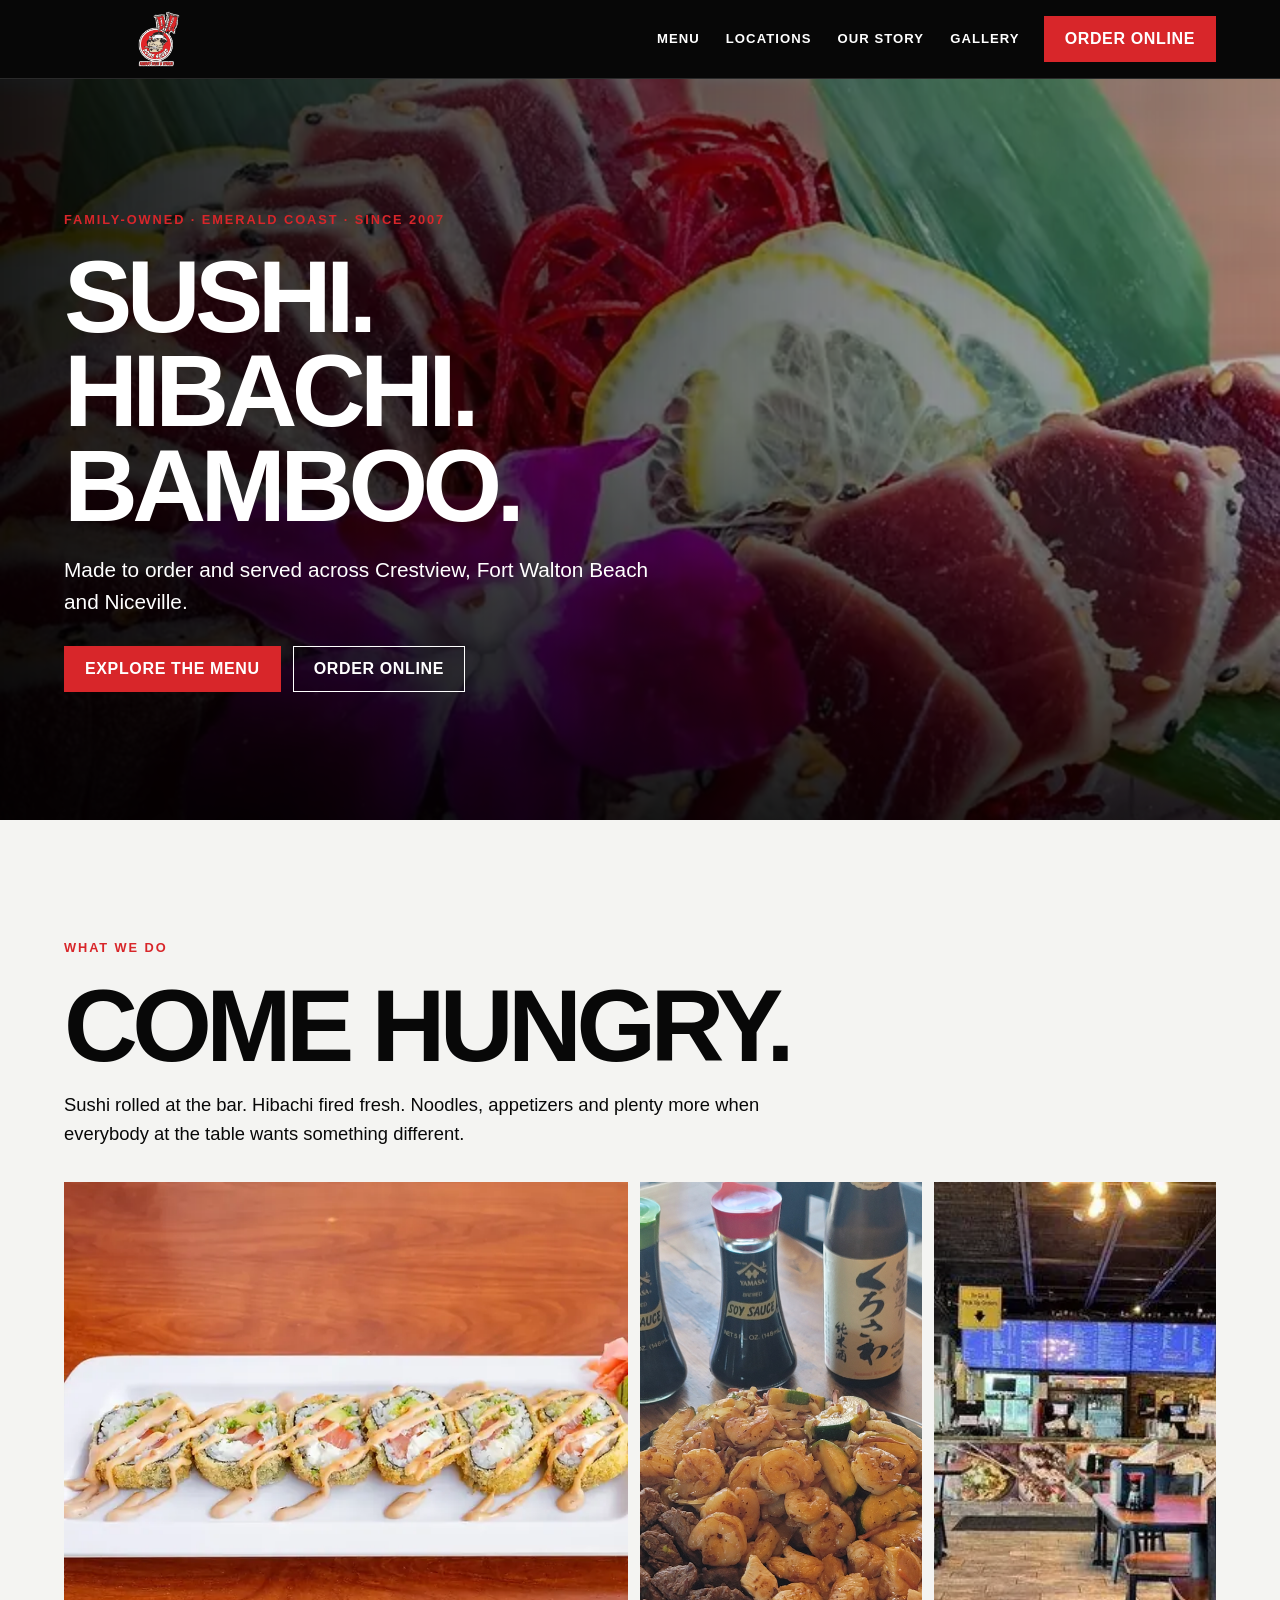
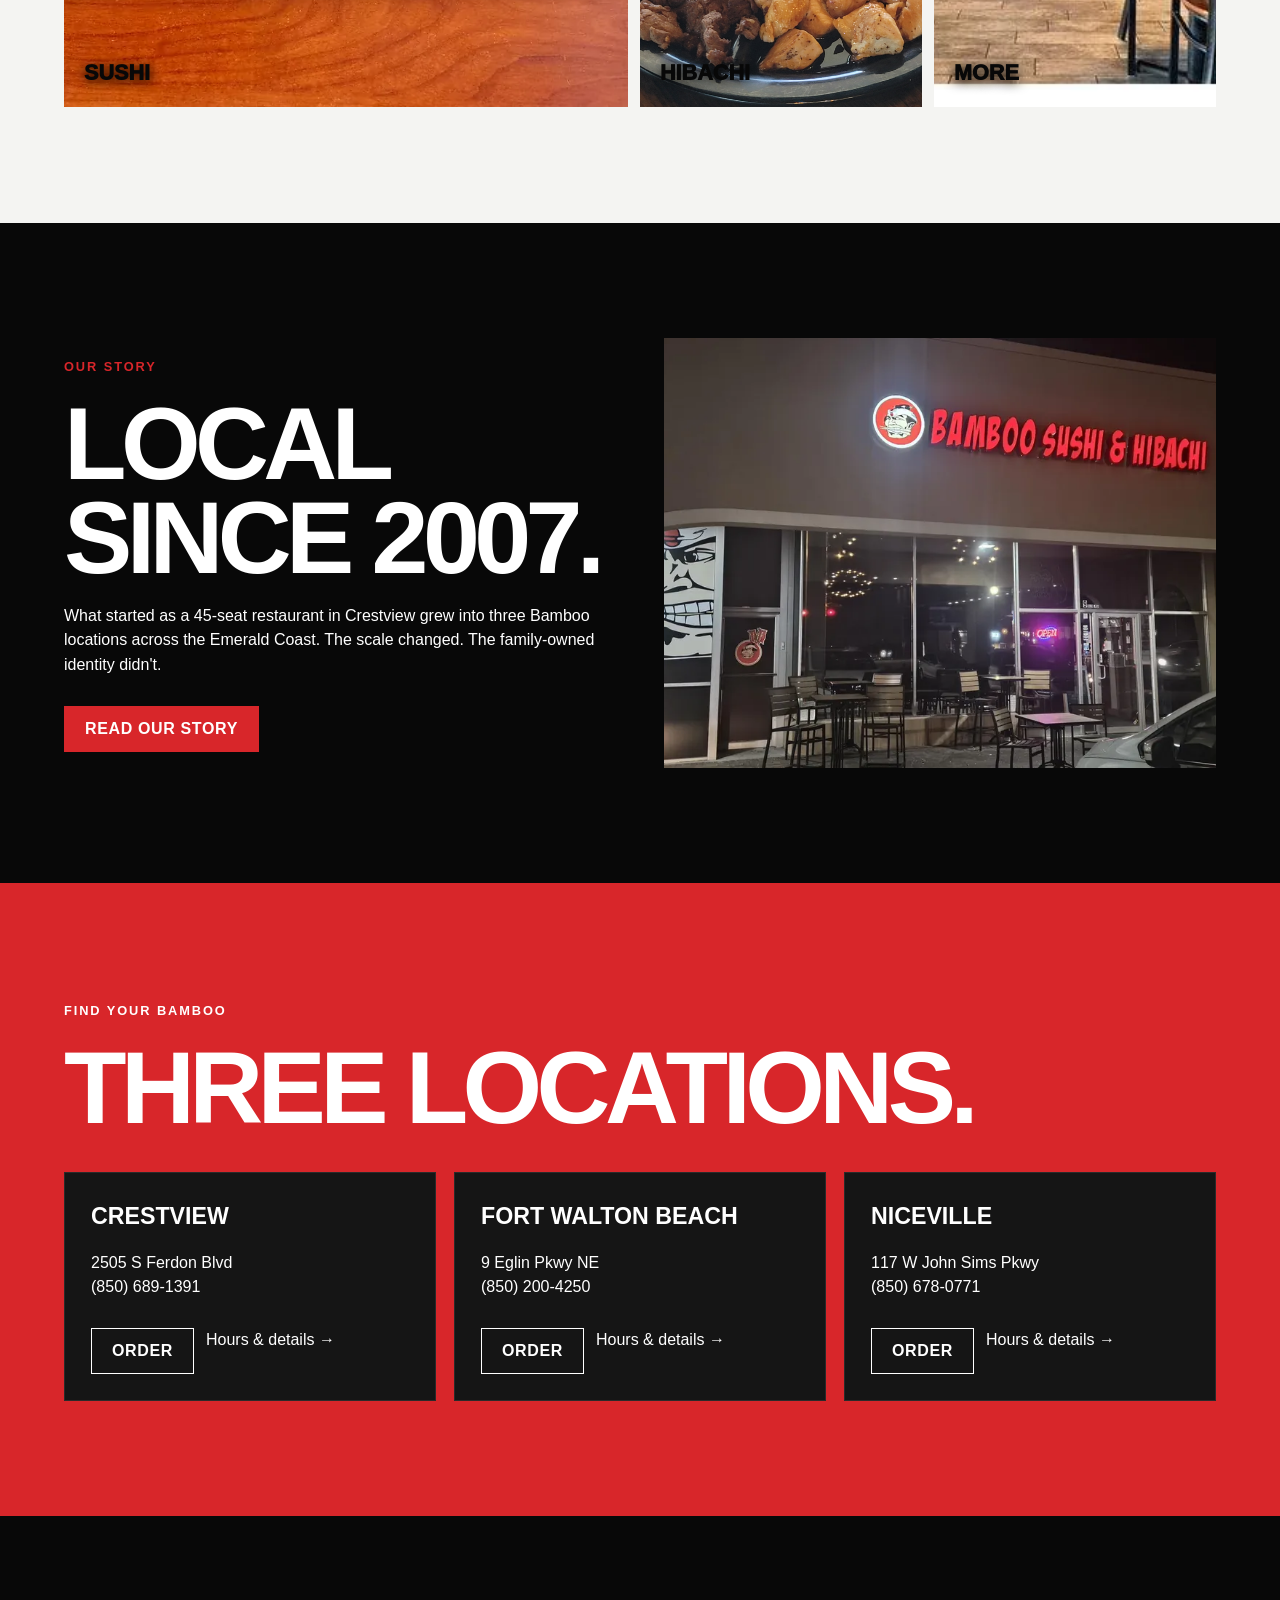
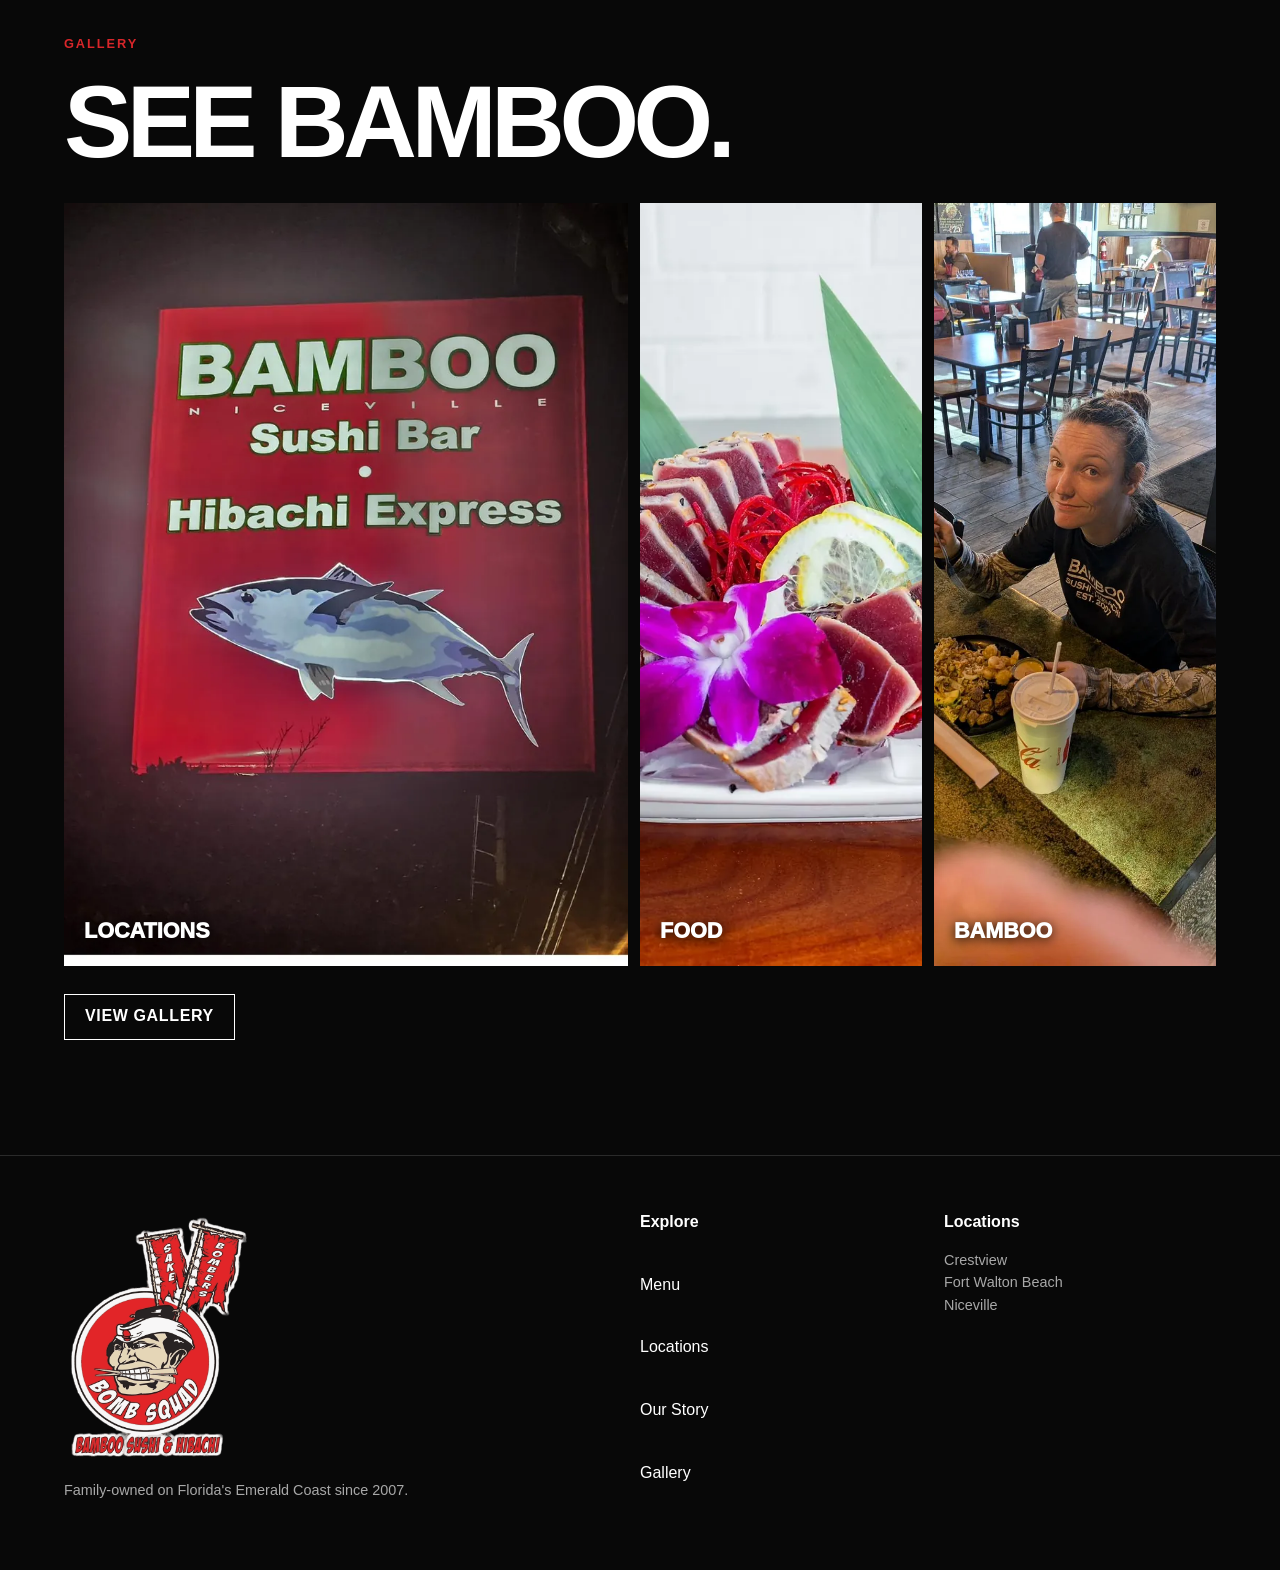
==== commit 261a9512: "Refine homepage ordering flow and image loading" ====
--- a/index.html
+++ b/index.html
@@ -1 +1 @@
-<!doctype html><html lang="en"><head><meta charset="utf-8"><meta name="viewport" content="width=device-width,initial-scale=1"><meta name="theme-color" content="#080808"><title>Bamboo Sushi Bar & Hibachi Express | Emerald Coast, FL</title><meta name="description" content="Family-owned sushi and hibachi on Florida's Emerald Coast since 2007. Visit Bamboo in Crestview, Fort Walton Beach or Niceville."><link rel="icon" type="image/png" href="images/brand/bamboo-sushi-hibachi-logo-full.png"><link rel="stylesheet" href="css/site.css"></head><body><a class="skip" href="#main">Skip to content</a><header class="site-header"><div class="wrap nav"><a class="brand" href="index.html"><img src="images/brand/bamboo-sushi-hibachi-logo-full.png" alt="Bamboo Sushi Bar and Hibachi Express"></a><button class="menu-toggle" aria-label="Open navigation" aria-expanded="false">☰</button><nav class="nav-links"><a href="menu.html">Menu</a><a href="locations.html">Locations</a><a href="story.html">Our Story</a><a href="gallery.html">Gallery</a></nav><a class="btn btn-red" href="locations.html">Find Your Bamboo</a></div></header><main id="main"><section class="hero"><img src="images/food/seared-ahi-tuna-sashimi-emerald-coast.webp" alt="Prepared seafood dish at Bamboo"><div class="wrap hero-copy"><span class="eyebrow">Family-owned · Emerald Coast · Since 2007</span><h1>Sushi.<br>Hibachi.<br>Bamboo.</h1><p>Made to order and served across Crestview, Fort Walton Beach and Niceville.</p><div class="actions"><a class="btn btn-red" href="menu.html">View Menu</a><a class="btn btn-outline" href="locations.html">Find a Location</a></div></div></section><section class="section section-light"><div class="wrap"><div class="intro"><span class="eyebrow">What we do</span><h2 class="section-title">Come hungry.</h2><p>Sushi rolled at the bar. Hibachi fired fresh. Noodles, appetizers and plenty more when everybody at the table wants something different.</p></div><div class="food-grid"><a class="food-tile" href="menu.html"><img src="images/food/crispy-fried-sushi-roll-platter-bamboo-sauce.webp" alt="Sushi rolls served on a platter"><span>Sushi</span></a><a class="food-tile" href="menu.html"><img src="images/food/chicken-shrimp-steak-hibachi.jpg" alt="Hibachi meal"><span>Hibachi</span></a><a class="food-tile" href="menu.html"><img src="images/gallery/dining-room-interior-sushi-bar-menu-boards.webp" alt="Bamboo dining room"><span>More</span></a></div></div></section><section class="section"><div class="wrap story-grid"><div><span class="eyebrow">Our story</span><h2 class="section-title">Local since 2007.</h2><p>What started as a 45-seat restaurant in Crestview grew into three Bamboo locations across the Emerald Coast. The scale changed. The family-owned identity didn't.</p><div class="actions"><a class="btn btn-red" href="story.html">Read Our Story</a></div></div><img src="images/gallery/bamboo-sushi-hibachi-storefront-evening-800w.webp" alt="Bamboo storefront in the evening"></div></section><section class="section section-red"><div class="wrap"><span class="eyebrow" style="color:#fff">Find your Bamboo</span><h2 class="section-title">Three locations.</h2><div class="cards"><article class="card"><h3>Crestview</h3><p>2505 S Ferdon Blvd<br>(850) 689-1391</p><a href="locations.html">Hours & details →</a></article><article class="card"><h3>Fort Walton Beach</h3><p>9 Eglin Pkwy NE<br>(850) 200-4250</p><a href="locations.html">Hours & details →</a></article><article class="card"><h3>Niceville</h3><p>117 W John Sims Pkwy<br>(850) 678-0771</p><a href="locations.html">Hours & details →</a></article></div></div></section><section class="section"><div class="wrap"><span class="eyebrow">Gallery</span><h2 class="section-title">See Bamboo.</h2><div class="food-grid"><a class="food-tile" href="gallery.html"><img src="images/gallery/bamboo-niceville-sushi-bar-hibachi-express-sign-800w.webp" alt="Bamboo sign"><span>Locations</span></a><a class="food-tile" href="gallery.html"><img src="images/food/seared-ahi-tuna-sashimi-emerald-coast.webp" alt="Prepared seafood dish"><span>Food</span></a><a class="food-tile" href="gallery.html"><img src="images/gallery/guest-enjoying-hibachi-express-meal.webp" alt="Guest dining at Bamboo"><span>Bamboo</span></a></div><div class="actions"><a class="btn btn-outline" href="gallery.html">View Gallery</a></div></div></section></main><footer class="site-footer"><div class="wrap footer-grid"><div><img src="images/brand/bamboo-sushi-hibachi-logo-full.png" alt=""><p class="small">Family-owned on Florida's Emerald Coast since 2007.</p></div><div class="footer-links"><strong>Explore</strong><a href="menu.html">Menu</a><a href="locations.html">Locations</a><a href="story.html">Our Story</a><a href="gallery.html">Gallery</a></div><div><strong>Locations</strong><p class="small">Crestview<br>Fort Walton Beach<br>Niceville</p></div></div></footer><script src="js/site.js"></script></body></html>+<!doctype html><html lang="en"><head><meta charset="utf-8"><meta name="viewport" content="width=device-width,initial-scale=1"><meta name="theme-color" content="#080808"><title>Bamboo Sushi Bar & Hibachi Express | Emerald Coast, FL</title><meta name="description" content="Family-owned sushi and hibachi on Florida's Emerald Coast since 2007. Browse the menu and order from Bamboo in Crestview, Fort Walton Beach or Niceville."><link rel="icon" type="image/png" href="images/brand/bamboo-sushi-hibachi-logo-full.png"><link rel="stylesheet" href="css/site.css"></head><body><a class="skip" href="#main">Skip to content</a><header class="site-header"><div class="wrap nav"><a class="brand" href="index.html"><img src="images/brand/bamboo-sushi-hibachi-logo-full.png" alt="Bamboo Sushi Bar and Hibachi Express"></a><button class="menu-toggle" aria-label="Open navigation" aria-expanded="false">☰</button><nav class="nav-links"><a href="menu.html">Menu</a><a href="locations.html">Locations</a><a href="story.html">Our Story</a><a href="gallery.html">Gallery</a></nav><a class="btn btn-red" href="menu.html#order">Order Online</a></div></header><main id="main"><section class="hero"><img src="images/food/seared-ahi-tuna-sashimi-emerald-coast.webp" alt="Prepared seafood dish at Bamboo"><div class="wrap hero-copy"><span class="eyebrow">Family-owned · Emerald Coast · Since 2007</span><h1>Sushi.<br>Hibachi.<br>Bamboo.</h1><p>Made to order and served across Crestview, Fort Walton Beach and Niceville.</p><div class="actions"><a class="btn btn-red" href="menu.html">Explore the Menu</a><a class="btn btn-outline" href="menu.html#order">Order Online</a></div></div></section><section class="section section-light"><div class="wrap"><div class="intro"><span class="eyebrow">What we do</span><h2 class="section-title">Come hungry.</h2><p>Sushi rolled at the bar. Hibachi fired fresh. Noodles, appetizers and plenty more when everybody at the table wants something different.</p></div><div class="food-grid"><a class="food-tile" href="menu.html#sushi"><img loading="lazy" src="images/food/crispy-fried-sushi-roll-platter-bamboo-sauce.webp" alt="Sushi rolls served on a platter"><span>Sushi</span></a><a class="food-tile" href="menu.html#hibachi"><img loading="lazy" src="images/food/chicken-shrimp-steak-hibachi.jpg" alt="Hibachi meal"><span>Hibachi</span></a><a class="food-tile" href="menu.html#noodles"><img loading="lazy" src="images/gallery/dining-room-interior-sushi-bar-menu-boards.webp" alt="Bamboo dining room"><span>More</span></a></div></div></section><section class="section"><div class="wrap story-grid"><div><span class="eyebrow">Our story</span><h2 class="section-title">Local since 2007.</h2><p>What started as a 45-seat restaurant in Crestview grew into three Bamboo locations across the Emerald Coast. The scale changed. The family-owned identity didn't.</p><div class="actions"><a class="btn btn-red" href="story.html">Read Our Story</a></div></div><img loading="lazy" src="images/gallery/bamboo-sushi-hibachi-storefront-evening-800w.webp" alt="Bamboo storefront in the evening"></div></section><section class="section section-red"><div class="wrap"><span class="eyebrow" style="color:#fff">Find your Bamboo</span><h2 class="section-title">Three locations.</h2><div class="cards"><article class="card"><h3>Crestview</h3><p>2505 S Ferdon Blvd<br>(850) 689-1391</p><div class="actions"><a class="btn btn-outline" href="https://menu-6161.orderexperience.net/58a87ddc515ee9f947471247/menu">Order</a><a href="locations.html">Hours & details →</a></div></article><article class="card"><h3>Fort Walton Beach</h3><p>9 Eglin Pkwy NE<br>(850) 200-4250</p><div class="actions"><a class="btn btn-outline" href="https://menu-6161.orderexperience.net/5f08c146505ee9dd3c7b23c8/menu">Order</a><a href="locations.html">Hours & details →</a></div></article><article class="card"><h3>Niceville</h3><p>117 W John Sims Pkwy<br>(850) 678-0771</p><div class="actions"><a class="btn btn-outline" href="https://menu-6161.orderexperience.net/58a87e82515ee9c647471249/menu">Order</a><a href="locations.html">Hours & details →</a></div></article></div></div></section><section class="section"><div class="wrap"><span class="eyebrow">Gallery</span><h2 class="section-title">See Bamboo.</h2><div class="food-grid"><a class="food-tile" href="gallery.html"><img loading="lazy" src="images/gallery/bamboo-niceville-sushi-bar-hibachi-express-sign-800w.webp" alt="Bamboo sign"><span>Locations</span></a><a class="food-tile" href="gallery.html"><img loading="lazy" src="images/food/seared-ahi-tuna-sashimi-emerald-coast.webp" alt="Prepared seafood dish"><span>Food</span></a><a class="food-tile" href="gallery.html"><img loading="lazy" src="images/gallery/guest-enjoying-hibachi-express-meal.webp" alt="Guest dining at Bamboo"><span>Bamboo</span></a></div><div class="actions"><a class="btn btn-outline" href="gallery.html">View Gallery</a></div></div></section></main><footer class="site-footer"><div class="wrap footer-grid"><div><img loading="lazy" src="images/brand/bamboo-sushi-hibachi-logo-full.png" alt=""><p class="small">Family-owned on Florida's Emerald Coast since 2007.</p></div><div class="footer-links"><strong>Explore</strong><a href="menu.html">Menu</a><a href="locations.html">Locations</a><a href="story.html">Our Story</a><a href="gallery.html">Gallery</a></div><div><strong>Locations</strong><p class="small">Crestview<br>Fort Walton Beach<br>Niceville</p></div></div></footer><script src="js/site.js"></script></body></html>
--- a/css/site.css
+++ b/css/site.css
@@ -1 +1 @@
-:root{--black:#080808;--black-2:#151515;--red:#d8262a;--red-hover:#f0383c;--white:#fff;--off:#f4f4f2;--muted:#a8a8a8;--line:#2a2a2a;--max:1200px;--pad:clamp(20px,5vw,64px);--font:Inter,Arial,sans-serif}*{box-sizing:border-box}html{scroll-behavior:smooth}body{margin:0;background:var(--black);color:var(--white);font-family:var(--font);line-height:1.55}img{display:block;max-width:100%}a{color:inherit;text-decoration:none}button{font:inherit}.wrap{width:min(var(--max),calc(100% - 2*var(--pad)));margin:auto}.skip{position:absolute;left:-9999px}.skip:focus{left:16px;top:16px;z-index:999;background:var(--white);color:var(--black);padding:10px 14px}.site-header{position:sticky;top:0;z-index:50;background:rgba(8,8,8,.94);backdrop-filter:blur(14px);border-bottom:1px solid var(--line)}.nav{height:78px;display:flex;align-items:center;gap:24px}.brand img{width:190px;max-height:58px;object-fit:contain}.nav-links{display:flex;gap:26px;margin-left:auto;align-items:center}.nav-links a{font-weight:800;font-size:.82rem;letter-spacing:.08em;text-transform:uppercase}.nav-links a:hover,.nav-links a[aria-current=page]{color:var(--red)}.btn{display:inline-flex;align-items:center;justify-content:center;min-height:46px;padding:0 20px;border:1px solid transparent;font-weight:900;letter-spacing:.04em;text-transform:uppercase}.btn-red{background:var(--red);color:#fff}.btn-red:hover{background:var(--red-hover)}.btn-outline{border-color:#fff}.menu-toggle{display:none;margin-left:auto;background:none;border:0;color:#fff;font-size:1.4rem}.hero{min-height:78vh;display:grid;align-items:end;position:relative;overflow:hidden}.hero img{position:absolute;inset:0;width:100%;height:100%;object-fit:cover}.hero:after{content:'';position:absolute;inset:0;background:linear-gradient(90deg,rgba(0,0,0,.88),rgba(0,0,0,.25)),linear-gradient(0deg,rgba(0,0,0,.75),transparent 55%)}.hero-copy{position:relative;z-index:2;padding:clamp(70px,10vw,130px) 0}.eyebrow{color:var(--red);font-weight:900;text-transform:uppercase;letter-spacing:.15em;font-size:.8rem}.hero h1,.page-hero h1,.section-title{font-size:clamp(2.8rem,8vw,7rem);line-height:.92;letter-spacing:-.055em;text-transform:uppercase;margin:.18em 0}.hero p{max-width:620px;font-size:clamp(1rem,2vw,1.3rem)}.actions{display:flex;gap:12px;flex-wrap:wrap;margin-top:28px}.section{padding:clamp(70px,9vw,120px) 0}.section-light{background:var(--off);color:var(--black)}.section-red{background:var(--red)}.intro{max-width:760px}.intro p{font-size:1.15rem}.cards{display:grid;grid-template-columns:repeat(3,1fr);gap:18px;margin-top:36px}.card{background:var(--black-2);border:1px solid var(--line);padding:26px}.section-light .card{background:#fff;border-color:#ddd}.card h3{font-size:1.45rem;text-transform:uppercase;margin:0 0 8px}.food-grid{display:grid;grid-template-columns:2fr 1fr 1fr;gap:12px;margin-top:34px}.food-tile{position:relative;min-height:420px;overflow:hidden}.food-tile img{width:100%;height:100%;object-fit:cover;transition:transform .45s}.food-tile:hover img{transform:scale(1.03)}.food-tile span{position:absolute;left:20px;bottom:18px;font-weight:950;font-size:1.35rem;text-transform:uppercase;text-shadow:0 2px 12px #000}.page-hero{padding:100px 0 60px;background:var(--black-2);border-bottom:1px solid var(--line)}.page-hero p{max-width:720px;color:#d5d5d5;font-size:1.1rem}.location{display:grid;grid-template-columns:1.2fr .8fr;gap:40px;padding:36px 0;border-top:1px solid var(--line)}.location h2{font-size:clamp(2rem,5vw,4rem);text-transform:uppercase;margin:0}.facts{display:grid;gap:6px;color:#d0d0d0}.hours{width:100%;border-collapse:collapse;margin-top:14px}.hours td{padding:7px 0;border-bottom:1px solid var(--line)}.hours td:last-child{text-align:right}.gallery{columns:3 260px;column-gap:12px}.gallery figure{margin:0 0 12px;break-inside:avoid}.gallery img{width:100%}.story-grid{display:grid;grid-template-columns:1fr 1fr;gap:48px;align-items:center}.story-grid img{width:100%;min-height:430px;object-fit:cover}.timeline{border-left:3px solid var(--red);padding-left:25px;display:grid;gap:30px}.timeline b{display:block;color:var(--red);font-size:1.4rem}.site-footer{padding:54px 0;border-top:1px solid var(--line)}.footer-grid{display:grid;grid-template-columns:2fr 1fr 1fr;gap:32px}.footer-grid img{width:190px}.footer-links{display:grid;gap:8px}.small{font-size:.9rem;color:var(--muted)}@media(max-width:820px){.menu-toggle{display:block}.nav-links{display:none;position:absolute;top:78px;left:0;right:0;background:var(--black);padding:24px var(--pad);border-bottom:1px solid var(--line);flex-direction:column;align-items:flex-start}.nav-links.open{display:flex}.nav>.btn{display:none}.cards,.food-grid,.story-grid,.location,.footer-grid{grid-template-columns:1fr}.food-tile{min-height:300px}.food-tile:first-child{min-height:420px}}@media(prefers-reduced-motion:reduce){*{scroll-behavior:auto!important;transition:none!important}}+:root{--black:#080808;--black-2:#151515;--red:#d8262a;--red-hover:#f0383c;--white:#fff;--off:#f4f4f2;--muted:#a8a8a8;--line:#2a2a2a;--max:1200px;--pad:clamp(20px,5vw,64px);--font:Inter,Arial,sans-serif}*{box-sizing:border-box}html{scroll-behavior:smooth}body{margin:0;background:var(--black);color:var(--white);font-family:var(--font);line-height:1.55}img{display:block;max-width:100%}a{color:inherit;text-decoration:none}button{font:inherit}.wrap{width:min(var(--max),calc(100% - 2*var(--pad)));margin:auto}.skip{position:absolute;left:-9999px}.skip:focus{left:16px;top:16px;z-index:999;background:var(--white);color:var(--black);padding:10px 14px}.site-header{position:sticky;top:0;z-index:50;background:rgba(8,8,8,.94);backdrop-filter:blur(14px);border-bottom:1px solid var(--line)}.nav{height:78px;display:flex;align-items:center;gap:24px}.brand img{width:190px;max-height:58px;object-fit:contain}.nav-links{display:flex;gap:26px;margin-left:auto;align-items:center}.nav-links a{font-weight:800;font-size:.82rem;letter-spacing:.08em;text-transform:uppercase}.nav-links a:hover,.nav-links a[aria-current=page]{color:var(--red)}.btn{display:inline-flex;align-items:center;justify-content:center;min-height:46px;padding:0 20px;border:1px solid transparent;font-weight:900;letter-spacing:.04em;text-transform:uppercase}.btn-red{background:var(--red);color:#fff}.btn-red:hover{background:var(--red-hover)}.btn-outline{border-color:#fff}.menu-toggle{display:none;margin-left:auto;background:none;border:0;color:#fff;font-size:1.4rem}.hero{min-height:78vh;display:grid;align-items:end;position:relative;overflow:hidden}.hero img{position:absolute;inset:0;width:100%;height:100%;object-fit:cover}.hero:after{content:'';position:absolute;inset:0;background:linear-gradient(90deg,rgba(0,0,0,.88),rgba(0,0,0,.25)),linear-gradient(0deg,rgba(0,0,0,.75),transparent 55%)}.hero-copy{position:relative;z-index:2;padding:clamp(70px,10vw,130px) 0}.eyebrow{color:var(--red);font-weight:900;text-transform:uppercase;letter-spacing:.15em;font-size:.8rem}.hero h1,.page-hero h1,.section-title{font-size:clamp(2.8rem,8vw,7rem);line-height:.92;letter-spacing:-.055em;text-transform:uppercase;margin:.18em 0}.hero p{max-width:620px;font-size:clamp(1rem,2vw,1.3rem)}.actions{display:flex;gap:12px;flex-wrap:wrap;margin-top:28px}.section{padding:clamp(70px,9vw,120px) 0}.section-light{background:var(--off);color:var(--black)}.section-red{background:var(--red)}.intro{max-width:760px}.intro p{font-size:1.15rem}.cards{display:grid;grid-template-columns:repeat(3,1fr);gap:18px;margin-top:36px}.card{background:var(--black-2);border:1px solid var(--line);padding:26px}.section-light .card{background:#fff;border-color:#ddd}.card h3{font-size:1.45rem;text-transform:uppercase;margin:0 0 8px}.food-grid{display:grid;grid-template-columns:2fr 1fr 1fr;gap:12px;margin-top:34px}.food-tile{position:relative;min-height:420px;overflow:hidden}.food-tile img{width:100%;height:100%;object-fit:cover;transition:transform .45s}.food-tile:hover img{transform:scale(1.03)}.food-tile span{position:absolute;left:20px;bottom:18px;font-weight:950;font-size:1.35rem;text-transform:uppercase;text-shadow:0 2px 12px #000}.page-hero{padding:100px 0 60px;background:var(--black-2);border-bottom:1px solid var(--line)}.page-hero p{max-width:720px;color:#d5d5d5;font-size:1.1rem}.location{display:grid;grid-template-columns:1.2fr .8fr;gap:40px;padding:36px 0;border-top:1px solid var(--line)}.location h2{font-size:clamp(2rem,5vw,4rem);text-transform:uppercase;margin:0}.facts{display:grid;gap:6px;color:#d0d0d0}.hours{width:100%;border-collapse:collapse;margin-top:14px}.hours td{padding:7px 0;border-bottom:1px solid var(--line)}.hours td:last-child{text-align:right}.gallery{columns:3 260px;column-gap:12px}.gallery figure{margin:0 0 12px;break-inside:avoid}.gallery img{width:100%}.story-grid{display:grid;grid-template-columns:1fr 1fr;gap:48px;align-items:center}.story-grid img{width:100%;min-height:430px;object-fit:cover}.timeline{border-left:3px solid var(--red);padding-left:25px;display:grid;gap:30px}.timeline b{display:block;color:var(--red);font-size:1.4rem}.order-strip{background:var(--red);padding:20px 0}.order-strip .wrap{display:flex;gap:14px;align-items:center;justify-content:space-between}.order-strip strong{text-transform:uppercase;font-size:1.05rem}.order-links{display:flex;gap:8px;flex-wrap:wrap}.order-links a{border:1px solid rgba(255,255,255,.75);padding:9px 12px;font-weight:900;text-transform:uppercase;font-size:.78rem}.menu-jump{position:sticky;top:78px;z-index:20;background:#101010;border-bottom:1px solid var(--line);overflow:auto}.menu-jump .wrap{display:flex;gap:8px;padding-top:12px;padding-bottom:12px;white-space:nowrap}.menu-jump a{border:1px solid var(--line);padding:8px 12px;font-size:.78rem;font-weight:900;text-transform:uppercase}.menu-jump a:hover{border-color:var(--red);color:var(--red)}.menu-section{padding:64px 0;border-bottom:1px solid var(--line)}.menu-section-head{max-width:780px;margin-bottom:28px}.menu-section h2{font-size:clamp(2rem,5vw,4.8rem);line-height:.95;text-transform:uppercase;letter-spacing:-.04em;margin:.15em 0}.menu-section-head p{color:#c7c7c7}.menu-items{display:grid;grid-template-columns:repeat(2,minmax(0,1fr));gap:0 34px}.menu-item{padding:18px 0;border-top:1px solid var(--line)}.menu-item h3{margin:0 0 5px;font-size:1.08rem;text-transform:uppercase}.menu-item p{margin:0;color:#bdbdbd;font-size:.95rem}.menu-item .note{color:var(--red);font-size:.78rem;font-weight:900;text-transform:uppercase;letter-spacing:.08em}.menu-callout{margin-top:30px;padding:22px;border-left:4px solid var(--red);background:var(--black-2)}.menu-callout p{margin:0;color:#d5d5d5}.site-footer{padding:54px 0;border-top:1px solid var(--line)}.footer-grid{display:grid;grid-template-columns:2fr 1fr 1fr;gap:32px}.footer-grid img{width:190px}.footer-links{display:grid;gap:8px}.small{font-size:.9rem;color:var(--muted)}@media(max-width:820px){.menu-toggle{display:block}.nav-links{display:none;position:absolute;top:78px;left:0;right:0;background:var(--black);padding:24px var(--pad);border-bottom:1px solid var(--line);flex-direction:column;align-items:flex-start}.nav-links.open{display:flex}.nav>.btn{display:none}.cards,.food-grid,.story-grid,.location,.footer-grid,.menu-items{grid-template-columns:1fr}.food-tile{min-height:300px}.food-tile:first-child{min-height:420px}.order-strip .wrap{align-items:flex-start;flex-direction:column}.menu-jump{top:78px}.menu-section{padding:50px 0}}@media(prefers-reduced-motion:reduce){*{scroll-behavior:auto!important;transition:none!important}}
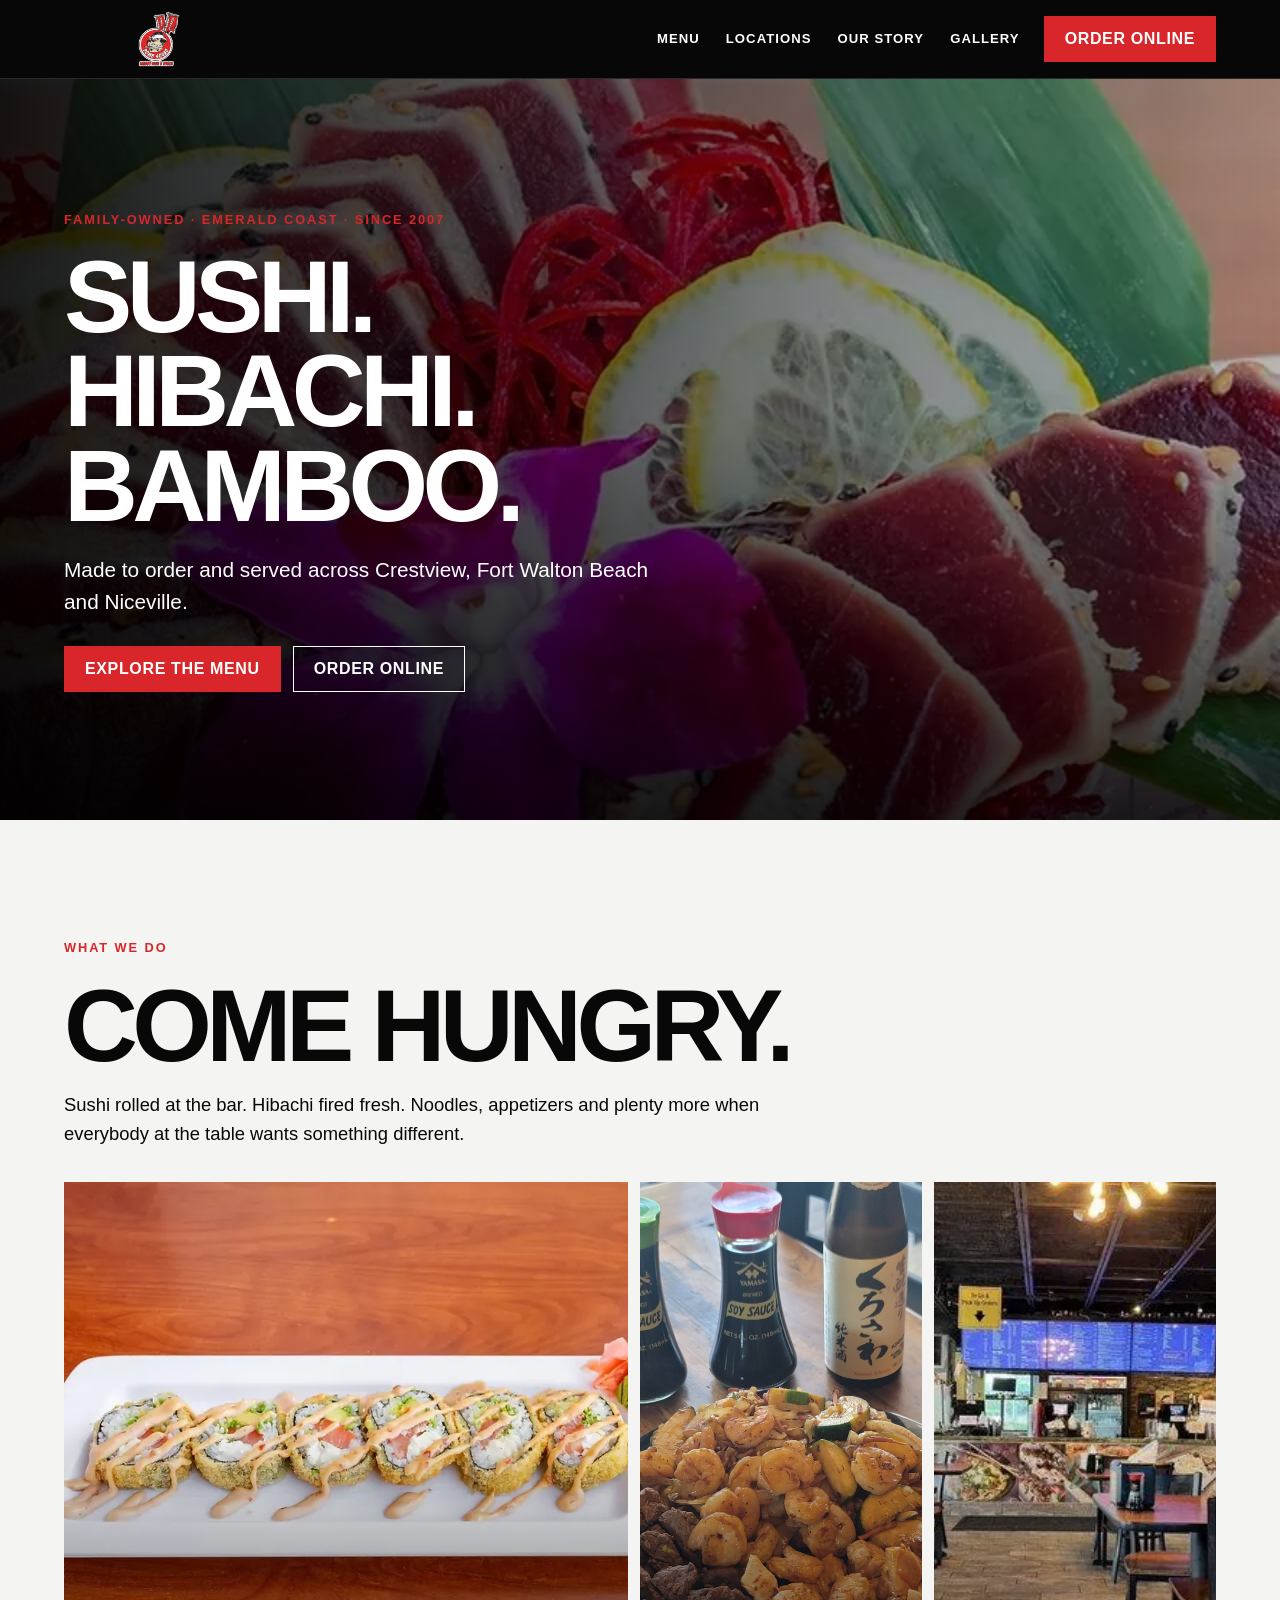
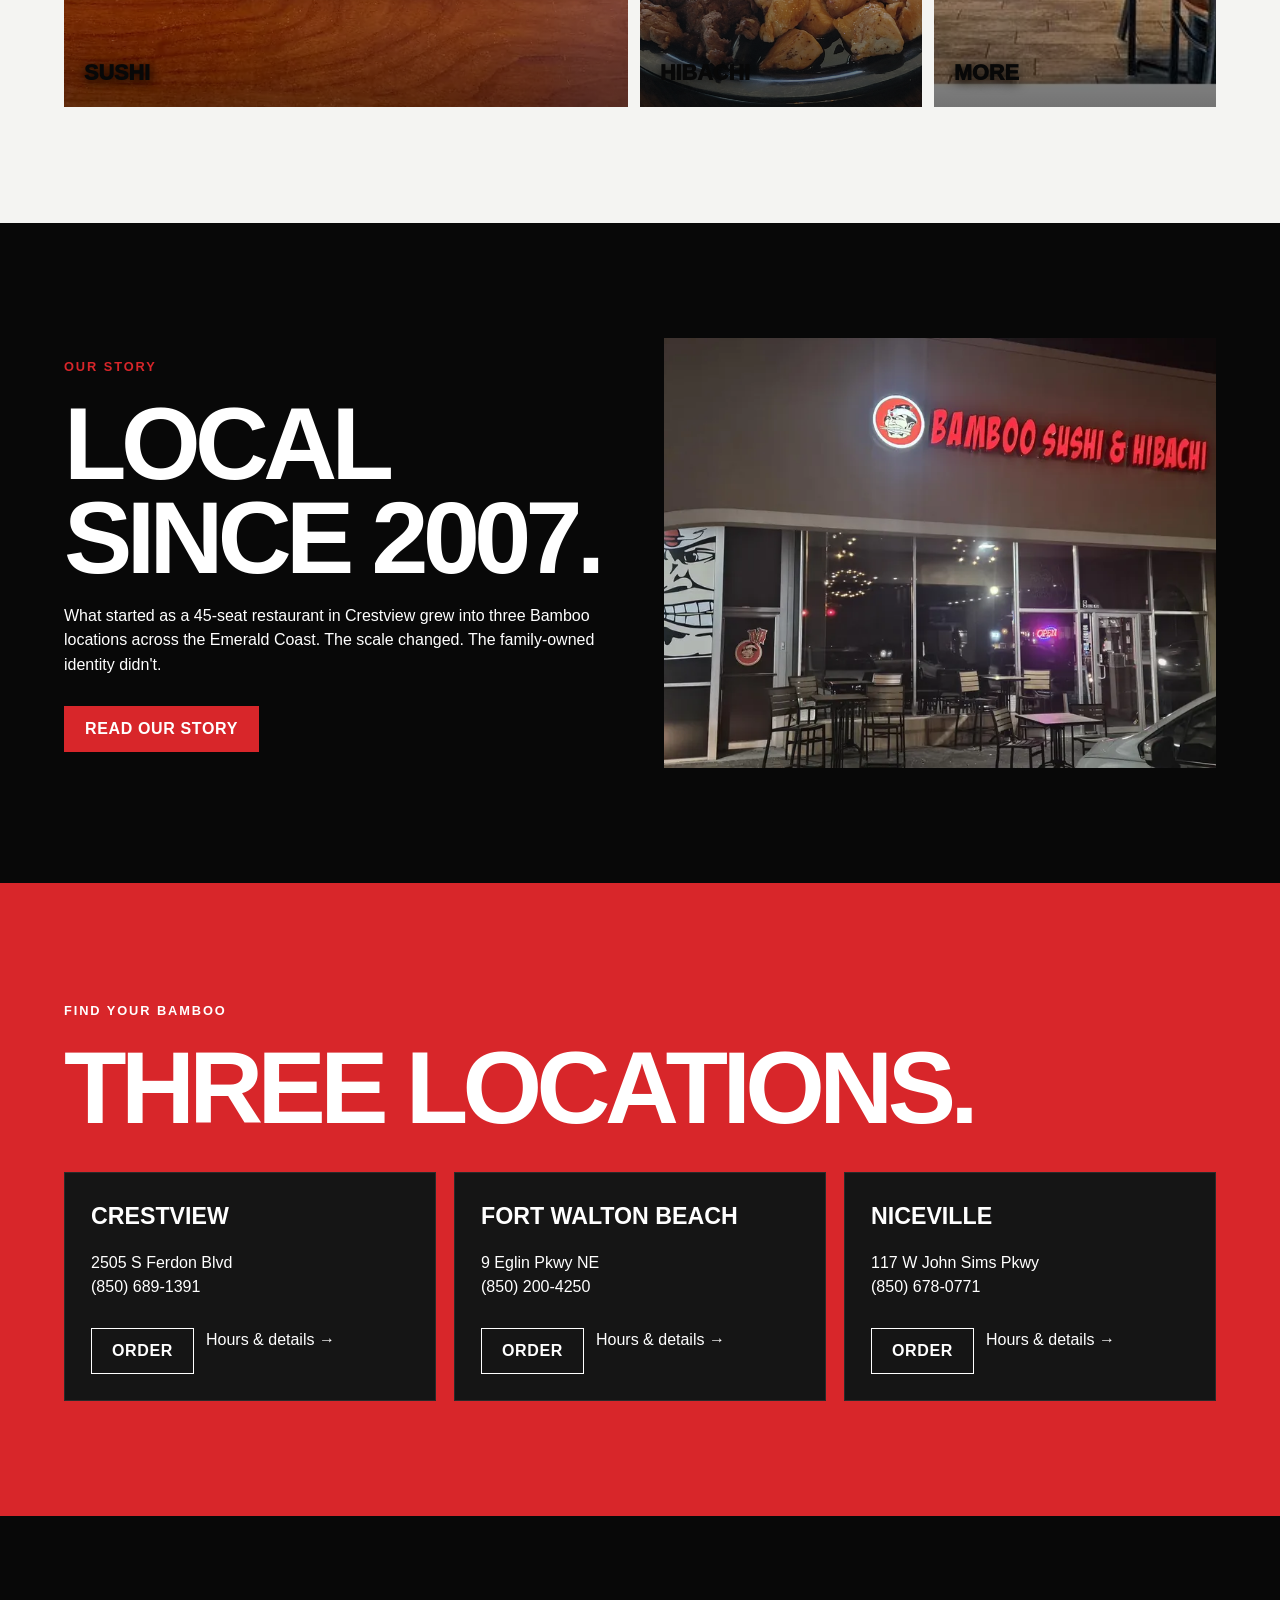
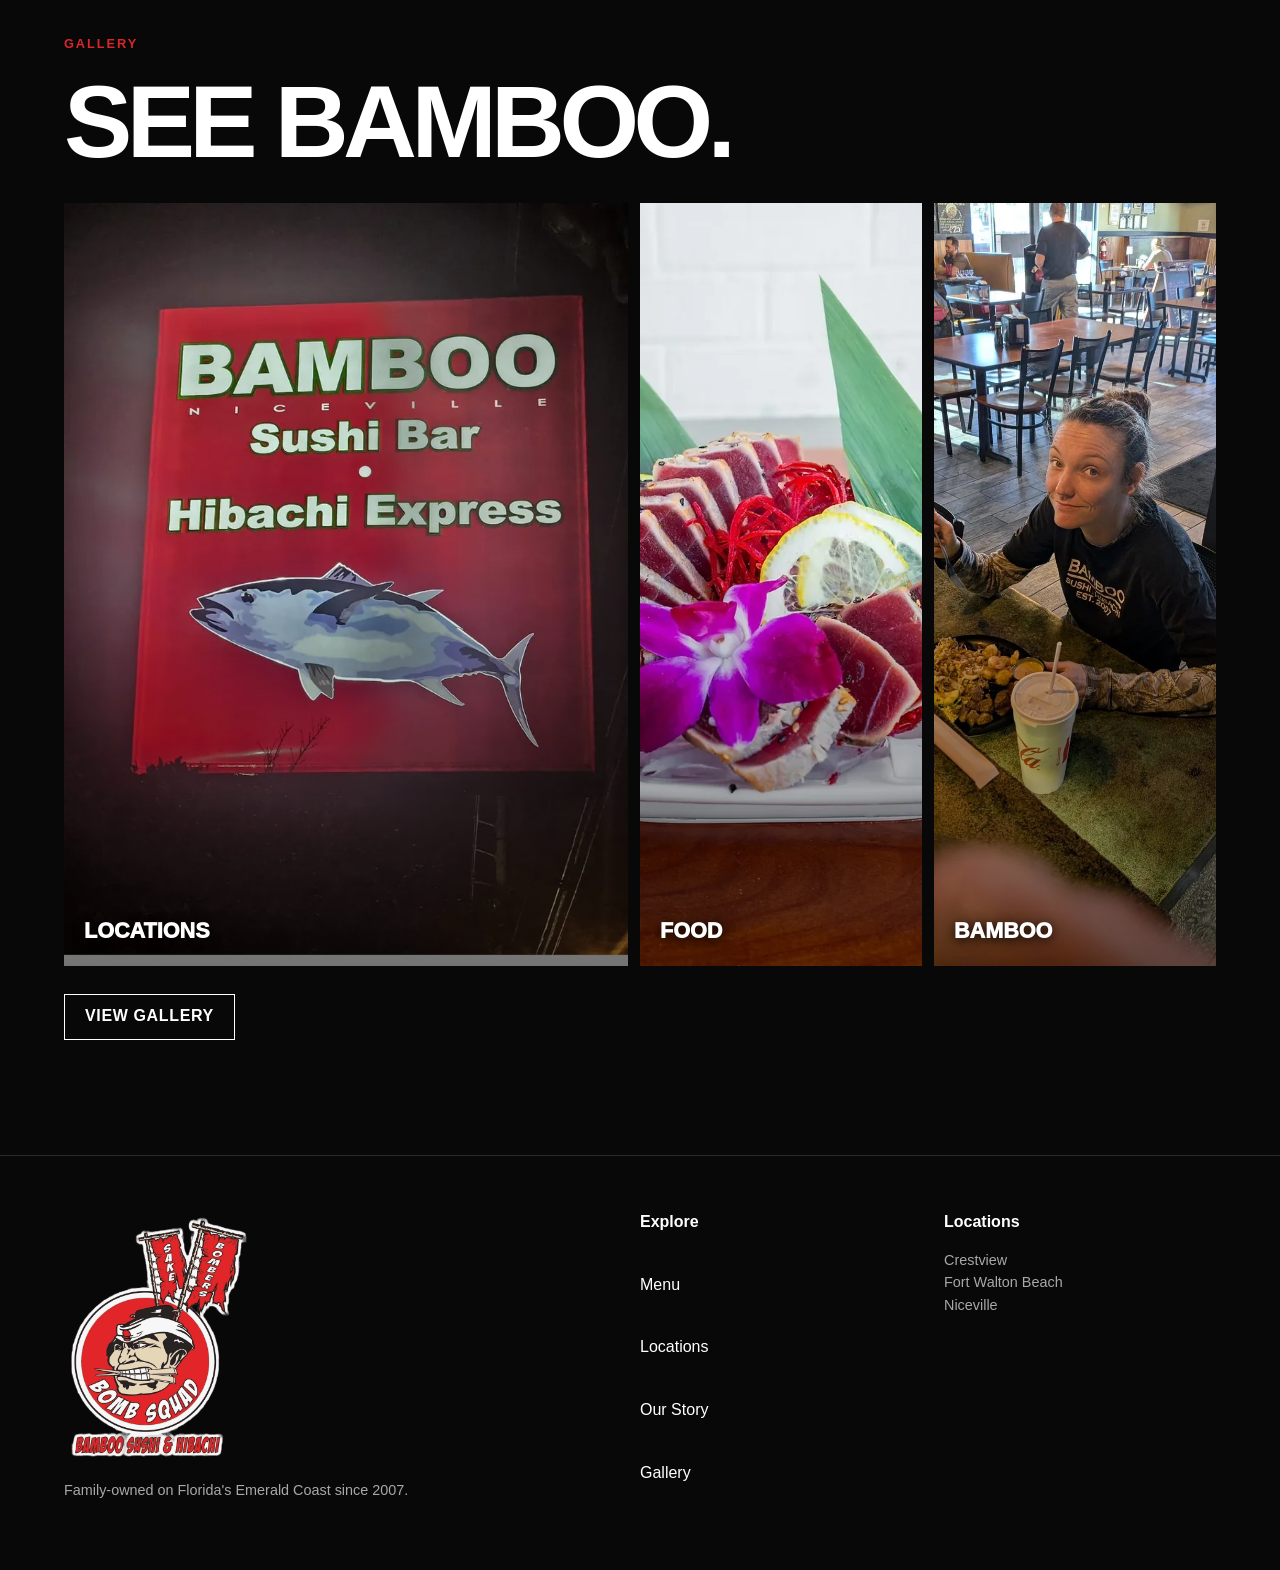
==== commit bc93bc9f: "Restore restaurant structured data" ====
--- a/index.html
+++ b/index.html
@@ -1 +1 @@
-<!doctype html><html lang="en"><head><meta charset="utf-8"><meta name="viewport" content="width=device-width,initial-scale=1"><meta name="theme-color" content="#080808"><title>Bamboo Sushi Bar & Hibachi Express | Emerald Coast, FL</title><meta name="description" content="Family-owned sushi and hibachi on Florida's Emerald Coast since 2007. Browse the menu and order from Bamboo in Crestview, Fort Walton Beach or Niceville."><link rel="icon" type="image/png" href="images/brand/bamboo-sushi-hibachi-logo-full.png"><link rel="stylesheet" href="css/site.css"></head><body><a class="skip" href="#main">Skip to content</a><header class="site-header"><div class="wrap nav"><a class="brand" href="index.html"><img src="images/brand/bamboo-sushi-hibachi-logo-full.png" alt="Bamboo Sushi Bar and Hibachi Express"></a><button class="menu-toggle" aria-label="Open navigation" aria-expanded="false">☰</button><nav class="nav-links"><a href="menu.html">Menu</a><a href="locations.html">Locations</a><a href="story.html">Our Story</a><a href="gallery.html">Gallery</a></nav><a class="btn btn-red" href="menu.html#order">Order Online</a></div></header><main id="main"><section class="hero"><img src="images/food/seared-ahi-tuna-sashimi-emerald-coast.webp" alt="Prepared seafood dish at Bamboo"><div class="wrap hero-copy"><span class="eyebrow">Family-owned · Emerald Coast · Since 2007</span><h1>Sushi.<br>Hibachi.<br>Bamboo.</h1><p>Made to order and served across Crestview, Fort Walton Beach and Niceville.</p><div class="actions"><a class="btn btn-red" href="menu.html">Explore the Menu</a><a class="btn btn-outline" href="menu.html#order">Order Online</a></div></div></section><section class="section section-light"><div class="wrap"><div class="intro"><span class="eyebrow">What we do</span><h2 class="section-title">Come hungry.</h2><p>Sushi rolled at the bar. Hibachi fired fresh. Noodles, appetizers and plenty more when everybody at the table wants something different.</p></div><div class="food-grid"><a class="food-tile" href="menu.html#sushi"><img loading="lazy" src="images/food/crispy-fried-sushi-roll-platter-bamboo-sauce.webp" alt="Sushi rolls served on a platter"><span>Sushi</span></a><a class="food-tile" href="menu.html#hibachi"><img loading="lazy" src="images/food/chicken-shrimp-steak-hibachi.jpg" alt="Hibachi meal"><span>Hibachi</span></a><a class="food-tile" href="menu.html#noodles"><img loading="lazy" src="images/gallery/dining-room-interior-sushi-bar-menu-boards.webp" alt="Bamboo dining room"><span>More</span></a></div></div></section><section class="section"><div class="wrap story-grid"><div><span class="eyebrow">Our story</span><h2 class="section-title">Local since 2007.</h2><p>What started as a 45-seat restaurant in Crestview grew into three Bamboo locations across the Emerald Coast. The scale changed. The family-owned identity didn't.</p><div class="actions"><a class="btn btn-red" href="story.html">Read Our Story</a></div></div><img loading="lazy" src="images/gallery/bamboo-sushi-hibachi-storefront-evening-800w.webp" alt="Bamboo storefront in the evening"></div></section><section class="section section-red"><div class="wrap"><span class="eyebrow" style="color:#fff">Find your Bamboo</span><h2 class="section-title">Three locations.</h2><div class="cards"><article class="card"><h3>Crestview</h3><p>2505 S Ferdon Blvd<br>(850) 689-1391</p><div class="actions"><a class="btn btn-outline" href="https://menu-6161.orderexperience.net/58a87ddc515ee9f947471247/menu">Order</a><a href="locations.html">Hours & details →</a></div></article><article class="card"><h3>Fort Walton Beach</h3><p>9 Eglin Pkwy NE<br>(850) 200-4250</p><div class="actions"><a class="btn btn-outline" href="https://menu-6161.orderexperience.net/5f08c146505ee9dd3c7b23c8/menu">Order</a><a href="locations.html">Hours & details →</a></div></article><article class="card"><h3>Niceville</h3><p>117 W John Sims Pkwy<br>(850) 678-0771</p><div class="actions"><a class="btn btn-outline" href="https://menu-6161.orderexperience.net/58a87e82515ee9c647471249/menu">Order</a><a href="locations.html">Hours & details →</a></div></article></div></div></section><section class="section"><div class="wrap"><span class="eyebrow">Gallery</span><h2 class="section-title">See Bamboo.</h2><div class="food-grid"><a class="food-tile" href="gallery.html"><img loading="lazy" src="images/gallery/bamboo-niceville-sushi-bar-hibachi-express-sign-800w.webp" alt="Bamboo sign"><span>Locations</span></a><a class="food-tile" href="gallery.html"><img loading="lazy" src="images/food/seared-ahi-tuna-sashimi-emerald-coast.webp" alt="Prepared seafood dish"><span>Food</span></a><a class="food-tile" href="gallery.html"><img loading="lazy" src="images/gallery/guest-enjoying-hibachi-express-meal.webp" alt="Guest dining at Bamboo"><span>Bamboo</span></a></div><div class="actions"><a class="btn btn-outline" href="gallery.html">View Gallery</a></div></div></section></main><footer class="site-footer"><div class="wrap footer-grid"><div><img loading="lazy" src="images/brand/bamboo-sushi-hibachi-logo-full.png" alt=""><p class="small">Family-owned on Florida's Emerald Coast since 2007.</p></div><div class="footer-links"><strong>Explore</strong><a href="menu.html">Menu</a><a href="locations.html">Locations</a><a href="story.html">Our Story</a><a href="gallery.html">Gallery</a></div><div><strong>Locations</strong><p class="small">Crestview<br>Fort Walton Beach<br>Niceville</p></div></div></footer><script src="js/site.js"></script></body></html>+<!doctype html><html lang="en"><head><meta charset="utf-8"><meta name="viewport" content="width=device-width,initial-scale=1"><meta name="theme-color" content="#080808"><title>Bamboo Sushi Bar & Hibachi Express | Emerald Coast, FL</title><meta name="description" content="Family-owned sushi and hibachi on Florida's Emerald Coast since 2007. Browse the menu and order from Bamboo in Crestview, Fort Walton Beach or Niceville."><link rel="icon" type="image/png" href="images/brand/bamboo-sushi-hibachi-logo-full.png"><link rel="stylesheet" href="css/site.css"><script type="application/ld+json">{"@context":"https://schema.org","@graph":[{"@type":"Restaurant","name":"Bamboo Sushi Bar & Hibachi Express - Crestview","servesCuisine":["Sushi","Japanese","Hibachi"],"telephone":"+1-850-689-1391","address":{"@type":"PostalAddress","streetAddress":"2505 S Ferdon Blvd","addressLocality":"Crestview","addressRegion":"FL","postalCode":"32536","addressCountry":"US"},"openingHoursSpecification":[{"@type":"OpeningHoursSpecification","dayOfWeek":["Monday","Tuesday","Wednesday","Thursday","Sunday"],"opens":"11:00","closes":"20:30"},{"@type":"OpeningHoursSpecification","dayOfWeek":["Friday","Saturday"],"opens":"11:00","closes":"21:30"}]},{"@type":"Restaurant","name":"Bamboo Sushi Bar & Hibachi Express - Fort Walton Beach","servesCuisine":["Sushi","Japanese","Hibachi"],"telephone":"+1-850-200-4250","address":{"@type":"PostalAddress","streetAddress":"9 Eglin Pkwy NE","addressLocality":"Fort Walton Beach","addressRegion":"FL","postalCode":"32548","addressCountry":"US"},"openingHoursSpecification":[{"@type":"OpeningHoursSpecification","dayOfWeek":["Monday","Tuesday","Wednesday","Thursday","Sunday"],"opens":"11:00","closes":"20:30"},{"@type":"OpeningHoursSpecification","dayOfWeek":["Friday","Saturday"],"opens":"11:00","closes":"21:30"}]},{"@type":"Restaurant","name":"Bamboo Sushi Bar & Hibachi Express - Niceville","servesCuisine":["Sushi","Japanese","Hibachi"],"telephone":"+1-850-678-0771","address":{"@type":"PostalAddress","streetAddress":"117 W John Sims Pkwy","addressLocality":"Niceville","addressRegion":"FL","postalCode":"32578","addressCountry":"US"},"openingHoursSpecification":[{"@type":"OpeningHoursSpecification","dayOfWeek":["Monday","Tuesday","Wednesday","Thursday","Sunday"],"opens":"11:00","closes":"20:30"},{"@type":"OpeningHoursSpecification","dayOfWeek":["Friday","Saturday"],"opens":"11:00","closes":"21:30"}]}]}</script></head><body><a class="skip" href="#main">Skip to content</a><header class="site-header"><div class="wrap nav"><a class="brand" href="index.html"><img src="images/brand/bamboo-sushi-hibachi-logo-full.png" alt="Bamboo Sushi Bar and Hibachi Express"></a><button class="menu-toggle" aria-label="Open navigation" aria-expanded="false">☰</button><nav class="nav-links"><a href="menu.html">Menu</a><a href="locations.html">Locations</a><a href="story.html">Our Story</a><a href="gallery.html">Gallery</a></nav><a class="btn btn-red" href="menu.html#order">Order Online</a></div></header><main id="main"><section class="hero"><img src="images/food/seared-ahi-tuna-sashimi-emerald-coast.webp" alt="Prepared seafood dish at Bamboo"><div class="wrap hero-copy"><span class="eyebrow">Family-owned · Emerald Coast · Since 2007</span><h1>Sushi.<br>Hibachi.<br>Bamboo.</h1><p>Made to order and served across Crestview, Fort Walton Beach and Niceville.</p><div class="actions"><a class="btn btn-red" href="menu.html">Explore the Menu</a><a class="btn btn-outline" href="menu.html#order">Order Online</a></div></div></section><section class="section section-light"><div class="wrap"><div class="intro"><span class="eyebrow">What we do</span><h2 class="section-title">Come hungry.</h2><p>Sushi rolled at the bar. Hibachi fired fresh. Noodles, appetizers and plenty more when everybody at the table wants something different.</p></div><div class="food-grid"><a class="food-tile" href="menu.html#sushi"><img loading="lazy" src="images/food/crispy-fried-sushi-roll-platter-bamboo-sauce.webp" alt="Sushi rolls served on a platter"><span>Sushi</span></a><a class="food-tile" href="menu.html#hibachi"><img loading="lazy" src="images/food/chicken-shrimp-steak-hibachi.jpg" alt="Hibachi meal"><span>Hibachi</span></a><a class="food-tile" href="menu.html#noodles"><img loading="lazy" src="images/gallery/dining-room-interior-sushi-bar-menu-boards.webp" alt="Bamboo dining room"><span>More</span></a></div></div></section><section class="section"><div class="wrap story-grid"><div><span class="eyebrow">Our story</span><h2 class="section-title">Local since 2007.</h2><p>What started as a 45-seat restaurant in Crestview grew into three Bamboo locations across the Emerald Coast. The scale changed. The family-owned identity didn't.</p><div class="actions"><a class="btn btn-red" href="story.html">Read Our Story</a></div></div><img loading="lazy" src="images/gallery/bamboo-sushi-hibachi-storefront-evening-800w.webp" alt="Bamboo storefront in the evening"></div></section><section class="section section-red"><div class="wrap"><span class="eyebrow" style="color:#fff">Find your Bamboo</span><h2 class="section-title">Three locations.</h2><div class="cards"><article class="card"><h3>Crestview</h3><p>2505 S Ferdon Blvd<br>(850) 689-1391</p><div class="actions"><a class="btn btn-outline" href="https://menu-6161.orderexperience.net/58a87ddc515ee9f947471247/menu">Order</a><a href="locations.html">Hours & details →</a></div></article><article class="card"><h3>Fort Walton Beach</h3><p>9 Eglin Pkwy NE<br>(850) 200-4250</p><div class="actions"><a class="btn btn-outline" href="https://menu-6161.orderexperience.net/5f08c146505ee9dd3c7b23c8/menu">Order</a><a href="locations.html">Hours & details →</a></div></article><article class="card"><h3>Niceville</h3><p>117 W John Sims Pkwy<br>(850) 678-0771</p><div class="actions"><a class="btn btn-outline" href="https://menu-6161.orderexperience.net/58a87e82515ee9c647471249/menu">Order</a><a href="locations.html">Hours & details →</a></div></article></div></div></section><section class="section"><div class="wrap"><span class="eyebrow">Gallery</span><h2 class="section-title">See Bamboo.</h2><div class="food-grid"><a class="food-tile" href="gallery.html"><img loading="lazy" src="images/gallery/bamboo-niceville-sushi-bar-hibachi-express-sign-800w.webp" alt="Bamboo sign"><span>Locations</span></a><a class="food-tile" href="gallery.html"><img loading="lazy" src="images/food/seared-ahi-tuna-sashimi-emerald-coast.webp" alt="Prepared seafood dish"><span>Food</span></a><a class="food-tile" href="gallery.html"><img loading="lazy" src="images/gallery/guest-enjoying-hibachi-express-meal.webp" alt="Guest dining at Bamboo"><span>Bamboo</span></a></div><div class="actions"><a class="btn btn-outline" href="gallery.html">View Gallery</a></div></div></section></main><footer class="site-footer"><div class="wrap footer-grid"><div><img loading="lazy" src="images/brand/bamboo-sushi-hibachi-logo-full.png" alt=""><p class="small">Family-owned on Florida's Emerald Coast since 2007.</p></div><div class="footer-links"><strong>Explore</strong><a href="menu.html">Menu</a><a href="locations.html">Locations</a><a href="story.html">Our Story</a><a href="gallery.html">Gallery</a></div><div><strong>Locations</strong><p class="small">Crestview<br>Fort Walton Beach<br>Niceville</p></div></div></footer><script src="js/site.js"></script></body></html>
--- a/css/site.css
+++ b/css/site.css
@@ -1 +1 @@
-:root{--black:#080808;--black-2:#151515;--red:#d8262a;--red-hover:#f0383c;--white:#fff;--off:#f4f4f2;--muted:#a8a8a8;--line:#2a2a2a;--max:1200px;--pad:clamp(20px,5vw,64px);--font:Inter,Arial,sans-serif}*{box-sizing:border-box}html{scroll-behavior:smooth}body{margin:0;background:var(--black);color:var(--white);font-family:var(--font);line-height:1.55}img{display:block;max-width:100%}a{color:inherit;text-decoration:none}button{font:inherit}.wrap{width:min(var(--max),calc(100% - 2*var(--pad)));margin:auto}.skip{position:absolute;left:-9999px}.skip:focus{left:16px;top:16px;z-index:999;background:var(--white);color:var(--black);padding:10px 14px}.site-header{position:sticky;top:0;z-index:50;background:rgba(8,8,8,.94);backdrop-filter:blur(14px);border-bottom:1px solid var(--line)}.nav{height:78px;display:flex;align-items:center;gap:24px}.brand img{width:190px;max-height:58px;object-fit:contain}.nav-links{display:flex;gap:26px;margin-left:auto;align-items:center}.nav-links a{font-weight:800;font-size:.82rem;letter-spacing:.08em;text-transform:uppercase}.nav-links a:hover,.nav-links a[aria-current=page]{color:var(--red)}.btn{display:inline-flex;align-items:center;justify-content:center;min-height:46px;padding:0 20px;border:1px solid transparent;font-weight:900;letter-spacing:.04em;text-transform:uppercase}.btn-red{background:var(--red);color:#fff}.btn-red:hover{background:var(--red-hover)}.btn-outline{border-color:#fff}.menu-toggle{display:none;margin-left:auto;background:none;border:0;color:#fff;font-size:1.4rem}.hero{min-height:78vh;display:grid;align-items:end;position:relative;overflow:hidden}.hero img{position:absolute;inset:0;width:100%;height:100%;object-fit:cover}.hero:after{content:'';position:absolute;inset:0;background:linear-gradient(90deg,rgba(0,0,0,.88),rgba(0,0,0,.25)),linear-gradient(0deg,rgba(0,0,0,.75),transparent 55%)}.hero-copy{position:relative;z-index:2;padding:clamp(70px,10vw,130px) 0}.eyebrow{color:var(--red);font-weight:900;text-transform:uppercase;letter-spacing:.15em;font-size:.8rem}.hero h1,.page-hero h1,.section-title{font-size:clamp(2.8rem,8vw,7rem);line-height:.92;letter-spacing:-.055em;text-transform:uppercase;margin:.18em 0}.hero p{max-width:620px;font-size:clamp(1rem,2vw,1.3rem)}.actions{display:flex;gap:12px;flex-wrap:wrap;margin-top:28px}.section{padding:clamp(70px,9vw,120px) 0}.section-light{background:var(--off);color:var(--black)}.section-red{background:var(--red)}.intro{max-width:760px}.intro p{font-size:1.15rem}.cards{display:grid;grid-template-columns:repeat(3,1fr);gap:18px;margin-top:36px}.card{background:var(--black-2);border:1px solid var(--line);padding:26px}.section-light .card{background:#fff;border-color:#ddd}.card h3{font-size:1.45rem;text-transform:uppercase;margin:0 0 8px}.food-grid{display:grid;grid-template-columns:2fr 1fr 1fr;gap:12px;margin-top:34px}.food-tile{position:relative;min-height:420px;overflow:hidden}.food-tile img{width:100%;height:100%;object-fit:cover;transition:transform .45s}.food-tile:hover img{transform:scale(1.03)}.food-tile span{position:absolute;left:20px;bottom:18px;font-weight:950;font-size:1.35rem;text-transform:uppercase;text-shadow:0 2px 12px #000}.page-hero{padding:100px 0 60px;background:var(--black-2);border-bottom:1px solid var(--line)}.page-hero p{max-width:720px;color:#d5d5d5;font-size:1.1rem}.location{display:grid;grid-template-columns:1.2fr .8fr;gap:40px;padding:36px 0;border-top:1px solid var(--line)}.location h2{font-size:clamp(2rem,5vw,4rem);text-transform:uppercase;margin:0}.facts{display:grid;gap:6px;color:#d0d0d0}.hours{width:100%;border-collapse:collapse;margin-top:14px}.hours td{padding:7px 0;border-bottom:1px solid var(--line)}.hours td:last-child{text-align:right}.gallery{columns:3 260px;column-gap:12px}.gallery figure{margin:0 0 12px;break-inside:avoid}.gallery img{width:100%}.story-grid{display:grid;grid-template-columns:1fr 1fr;gap:48px;align-items:center}.story-grid img{width:100%;min-height:430px;object-fit:cover}.timeline{border-left:3px solid var(--red);padding-left:25px;display:grid;gap:30px}.timeline b{display:block;color:var(--red);font-size:1.4rem}.order-strip{background:var(--red);padding:20px 0}.order-strip .wrap{display:flex;gap:14px;align-items:center;justify-content:space-between}.order-strip strong{text-transform:uppercase;font-size:1.05rem}.order-links{display:flex;gap:8px;flex-wrap:wrap}.order-links a{border:1px solid rgba(255,255,255,.75);padding:9px 12px;font-weight:900;text-transform:uppercase;font-size:.78rem}.menu-jump{position:sticky;top:78px;z-index:20;background:#101010;border-bottom:1px solid var(--line);overflow:auto}.menu-jump .wrap{display:flex;gap:8px;padding-top:12px;padding-bottom:12px;white-space:nowrap}.menu-jump a{border:1px solid var(--line);padding:8px 12px;font-size:.78rem;font-weight:900;text-transform:uppercase}.menu-jump a:hover{border-color:var(--red);color:var(--red)}.menu-section{padding:64px 0;border-bottom:1px solid var(--line)}.menu-section-head{max-width:780px;margin-bottom:28px}.menu-section h2{font-size:clamp(2rem,5vw,4.8rem);line-height:.95;text-transform:uppercase;letter-spacing:-.04em;margin:.15em 0}.menu-section-head p{color:#c7c7c7}.menu-items{display:grid;grid-template-columns:repeat(2,minmax(0,1fr));gap:0 34px}.menu-item{padding:18px 0;border-top:1px solid var(--line)}.menu-item h3{margin:0 0 5px;font-size:1.08rem;text-transform:uppercase}.menu-item p{margin:0;color:#bdbdbd;font-size:.95rem}.menu-item .note{color:var(--red);font-size:.78rem;font-weight:900;text-transform:uppercase;letter-spacing:.08em}.menu-callout{margin-top:30px;padding:22px;border-left:4px solid var(--red);background:var(--black-2)}.menu-callout p{margin:0;color:#d5d5d5}.site-footer{padding:54px 0;border-top:1px solid var(--line)}.footer-grid{display:grid;grid-template-columns:2fr 1fr 1fr;gap:32px}.footer-grid img{width:190px}.footer-links{display:grid;gap:8px}.small{font-size:.9rem;color:var(--muted)}@media(max-width:820px){.menu-toggle{display:block}.nav-links{display:none;position:absolute;top:78px;left:0;right:0;background:var(--black);padding:24px var(--pad);border-bottom:1px solid var(--line);flex-direction:column;align-items:flex-start}.nav-links.open{display:flex}.nav>.btn{display:none}.cards,.food-grid,.story-grid,.location,.footer-grid,.menu-items{grid-template-columns:1fr}.food-tile{min-height:300px}.food-tile:first-child{min-height:420px}.order-strip .wrap{align-items:flex-start;flex-direction:column}.menu-jump{top:78px}.menu-section{padding:50px 0}}@media(prefers-reduced-motion:reduce){*{scroll-behavior:auto!important;transition:none!important}}+:root{--black:#080808;--black-2:#151515;--red:#d8262a;--red-hover:#f0383c;--white:#fff;--off:#f4f4f2;--muted:#a8a8a8;--line:#2a2a2a;--max:1200px;--pad:clamp(20px,5vw,64px);--font:Arial,Helvetica,sans-serif}*{box-sizing:border-box}html{scroll-behavior:smooth}body{margin:0;background:var(--black);color:var(--white);font-family:var(--font);line-height:1.55}img{display:block;max-width:100%}a{color:inherit;text-decoration:none}button{font:inherit}.wrap{width:min(var(--max),calc(100% - 2*var(--pad)));margin:auto}.skip{position:absolute;left:-9999px}.skip:focus{left:16px;top:16px;z-index:999;background:var(--white);color:var(--black);padding:10px 14px}.site-header{position:sticky;top:0;z-index:50;background:rgba(8,8,8,.94);backdrop-filter:blur(14px);border-bottom:1px solid var(--line)}.nav{height:78px;display:flex;align-items:center;gap:24px}.brand img{width:190px;max-height:58px;object-fit:contain}.nav-links{display:flex;gap:26px;margin-left:auto;align-items:center}.nav-links a{font-weight:800;font-size:.82rem;letter-spacing:.08em;text-transform:uppercase}.nav-links a:hover,.nav-links a[aria-current=page]{color:var(--red)}a:focus-visible,button:focus-visible{outline:3px solid var(--red);outline-offset:4px}.btn{display:inline-flex;align-items:center;justify-content:center;min-height:46px;padding:0 20px;border:1px solid transparent;font-weight:900;letter-spacing:.04em;text-transform:uppercase;transition:background .2s,border-color .2s,color .2s}.btn-red{background:var(--red);color:#fff}.btn-red:hover{background:var(--red-hover)}.btn-outline{border-color:#fff}.btn-outline:hover{background:#fff;color:#080808}.btn-dark{background:#080808;color:#fff}.btn-dark:hover{background:#242424}.menu-toggle{display:none;margin-left:auto;background:none;border:0;color:#fff;font-size:1.4rem}.hero{min-height:78vh;display:grid;align-items:end;position:relative;overflow:hidden}.hero img{position:absolute;inset:0;width:100%;height:100%;object-fit:cover}.hero:after{content:'';position:absolute;inset:0;background:linear-gradient(90deg,rgba(0,0,0,.88),rgba(0,0,0,.25)),linear-gradient(0deg,rgba(0,0,0,.75),transparent 55%)}.hero-copy{position:relative;z-index:2;padding:clamp(70px,10vw,130px) 0}.eyebrow{color:var(--red);font-weight:900;text-transform:uppercase;letter-spacing:.15em;font-size:.8rem}.hero h1,.page-hero h1,.section-title{font-size:clamp(2.8rem,8vw,7rem);line-height:.92;letter-spacing:-.055em;text-transform:uppercase;margin:.18em 0}.section-title-small{font-size:clamp(2.5rem,6vw,5.5rem);max-width:850px}.hero p{max-width:620px;font-size:clamp(1rem,2vw,1.3rem)}.actions{display:flex;gap:12px;flex-wrap:wrap;margin-top:28px}.section{padding:clamp(70px,9vw,120px) 0}.section-light{background:var(--off);color:var(--black)}.section-red{background:var(--red)}.intro{max-width:760px}.intro p{font-size:1.15rem}.cards{display:grid;grid-template-columns:repeat(3,1fr);gap:18px;margin-top:36px}.card{background:var(--black-2);border:1px solid var(--line);padding:26px}.section-light .card{background:#fff;border-color:#ddd}.card h3{font-size:1.45rem;text-transform:uppercase;margin:0 0 8px}.food-grid{display:grid;grid-template-columns:2fr 1fr 1fr;gap:12px;margin-top:34px}.food-tile{position:relative;min-height:420px;overflow:hidden}.food-tile:after{content:'';position:absolute;inset:0;background:linear-gradient(0deg,rgba(0,0,0,.55),transparent 55%);pointer-events:none}.food-tile img{width:100%;height:100%;object-fit:cover;transition:transform .45s}.food-tile:hover img{transform:scale(1.03)}.food-tile span{position:absolute;z-index:2;left:20px;bottom:18px;font-weight:950;font-size:1.35rem;text-transform:uppercase;text-shadow:0 2px 12px #000}.page-hero{padding:100px 0 60px;background:var(--black-2);border-bottom:1px solid var(--line)}.page-hero p{max-width:720px;color:#d5d5d5;font-size:1.1rem}.location{display:grid;grid-template-columns:1.2fr .8fr;gap:40px;padding:36px 0;border-top:1px solid var(--line)}.location h2{font-size:clamp(2rem,5vw,4rem);text-transform:uppercase;margin:0}.facts{display:grid;gap:6px;color:#d0d0d0}.hours{width:100%;border-collapse:collapse;margin-top:14px}.hours td{padding:7px 0;border-bottom:1px solid var(--line)}.hours td:last-child{text-align:right}.gallery{columns:3 260px;column-gap:12px}.gallery figure{margin:0 0 12px;break-inside:avoid;background:#111;overflow:hidden}.gallery img{width:100%;transition:transform .35s ease}.gallery figure:hover img{transform:scale(1.015)}.gallery-section{padding-top:36px}.story-grid{display:grid;grid-template-columns:1fr 1fr;gap:48px;align-items:center}.story-grid img{width:100%;min-height:430px;object-fit:cover}.timeline{border-left:3px solid var(--red);padding-left:25px;display:grid;gap:30px;margin-top:40px}.timeline>div{padding-bottom:8px}.timeline b{display:block;color:var(--red);font-size:1.4rem}.timeline h3{margin:.15rem 0;font-size:1.5rem;text-transform:uppercase}.timeline p{margin:.2rem 0;color:#c7c7c7}.order-strip{background:var(--red);padding:20px 0}.order-strip .wrap{display:flex;gap:14px;align-items:center;justify-content:space-between}.order-strip strong{text-transform:uppercase;font-size:1.05rem}.order-links{display:flex;gap:8px;flex-wrap:wrap}.order-links a{border:1px solid rgba(255,255,255,.75);padding:9px 12px;font-weight:900;text-transform:uppercase;font-size:.78rem}.order-links a:hover{background:#fff;color:#080808}.menu-jump{position:sticky;top:78px;z-index:20;background:#101010;border-bottom:1px solid var(--line);overflow:auto}.menu-jump .wrap{display:flex;gap:8px;padding-top:12px;padding-bottom:12px;white-space:nowrap}.menu-jump a{border:1px solid var(--line);padding:8px 12px;font-size:.78rem;font-weight:900;text-transform:uppercase}.menu-jump a:hover{border-color:var(--red);color:var(--red)}.menu-section{padding:64px 0;border-bottom:1px solid var(--line)}.menu-section-head{max-width:780px;margin-bottom:28px}.menu-section h2{font-size:clamp(2rem,5vw,4.8rem);line-height:.95;text-transform:uppercase;letter-spacing:-.04em;margin:.15em 0}.menu-section-head p{color:#c7c7c7}.menu-items{display:grid;grid-template-columns:repeat(2,minmax(0,1fr));gap:0 34px}.menu-item{padding:18px 0;border-top:1px solid var(--line)}.menu-item h3{margin:0 0 5px;font-size:1.08rem;text-transform:uppercase}.menu-item p{margin:0;color:#bdbdbd;font-size:.95rem}.menu-item .note{color:var(--red);font-size:.78rem;font-weight:900;text-transform:uppercase;letter-spacing:.08em}.menu-callout{margin-top:30px;padding:22px;border-left:4px solid var(--red);background:var(--black-2)}.menu-callout p{margin:0;color:#d5d5d5}.site-footer{padding:54px 0;border-top:1px solid var(--line)}.footer-grid{display:grid;grid-template-columns:2fr 1fr 1fr;gap:32px}.footer-grid img{width:190px}.footer-links{display:grid;gap:8px}.footer-links a:hover{color:var(--red)}.small{font-size:.9rem;color:var(--muted)}@media(max-width:820px){.nav{height:72px}.brand img{width:165px}.menu-toggle{display:block}.nav-links{display:none;position:absolute;top:72px;left:0;right:0;background:var(--black);padding:24px var(--pad);border-bottom:1px solid var(--line);flex-direction:column;align-items:flex-start}.nav-links.open{display:flex}.nav>.btn{display:none}.hero{min-height:70vh}.hero-copy{padding:72px 0}.page-hero{padding:72px 0 42px}.cards,.food-grid,.story-grid,.location,.footer-grid,.menu-items{grid-template-columns:1fr}.food-tile{min-height:280px}.food-tile:first-child{min-height:360px}.story-grid{gap:30px}.story-grid img{min-height:320px}.location{gap:18px}.hours td{font-size:.92rem}.order-strip .wrap{align-items:flex-start;flex-direction:column}.menu-jump{top:72px}.menu-section{padding:50px 0}.section{padding:64px 0}.gallery{columns:2 150px}}@media(max-width:520px){.hero h1,.page-hero h1,.section-title{font-size:clamp(2.65rem,15vw,4.5rem)}.btn{width:100%}.actions{display:grid;grid-template-columns:1fr}.order-links{width:100%}.order-links a{flex:1;text-align:center}.gallery{columns:1}.hours td{display:block;text-align:left!important;border:0;padding:2px 0}.hours tr{display:block;padding:9px 0;border-bottom:1px solid var(--line)}}@media(prefers-reduced-motion:reduce){*{scroll-behavior:auto!important;transition:none!important}}
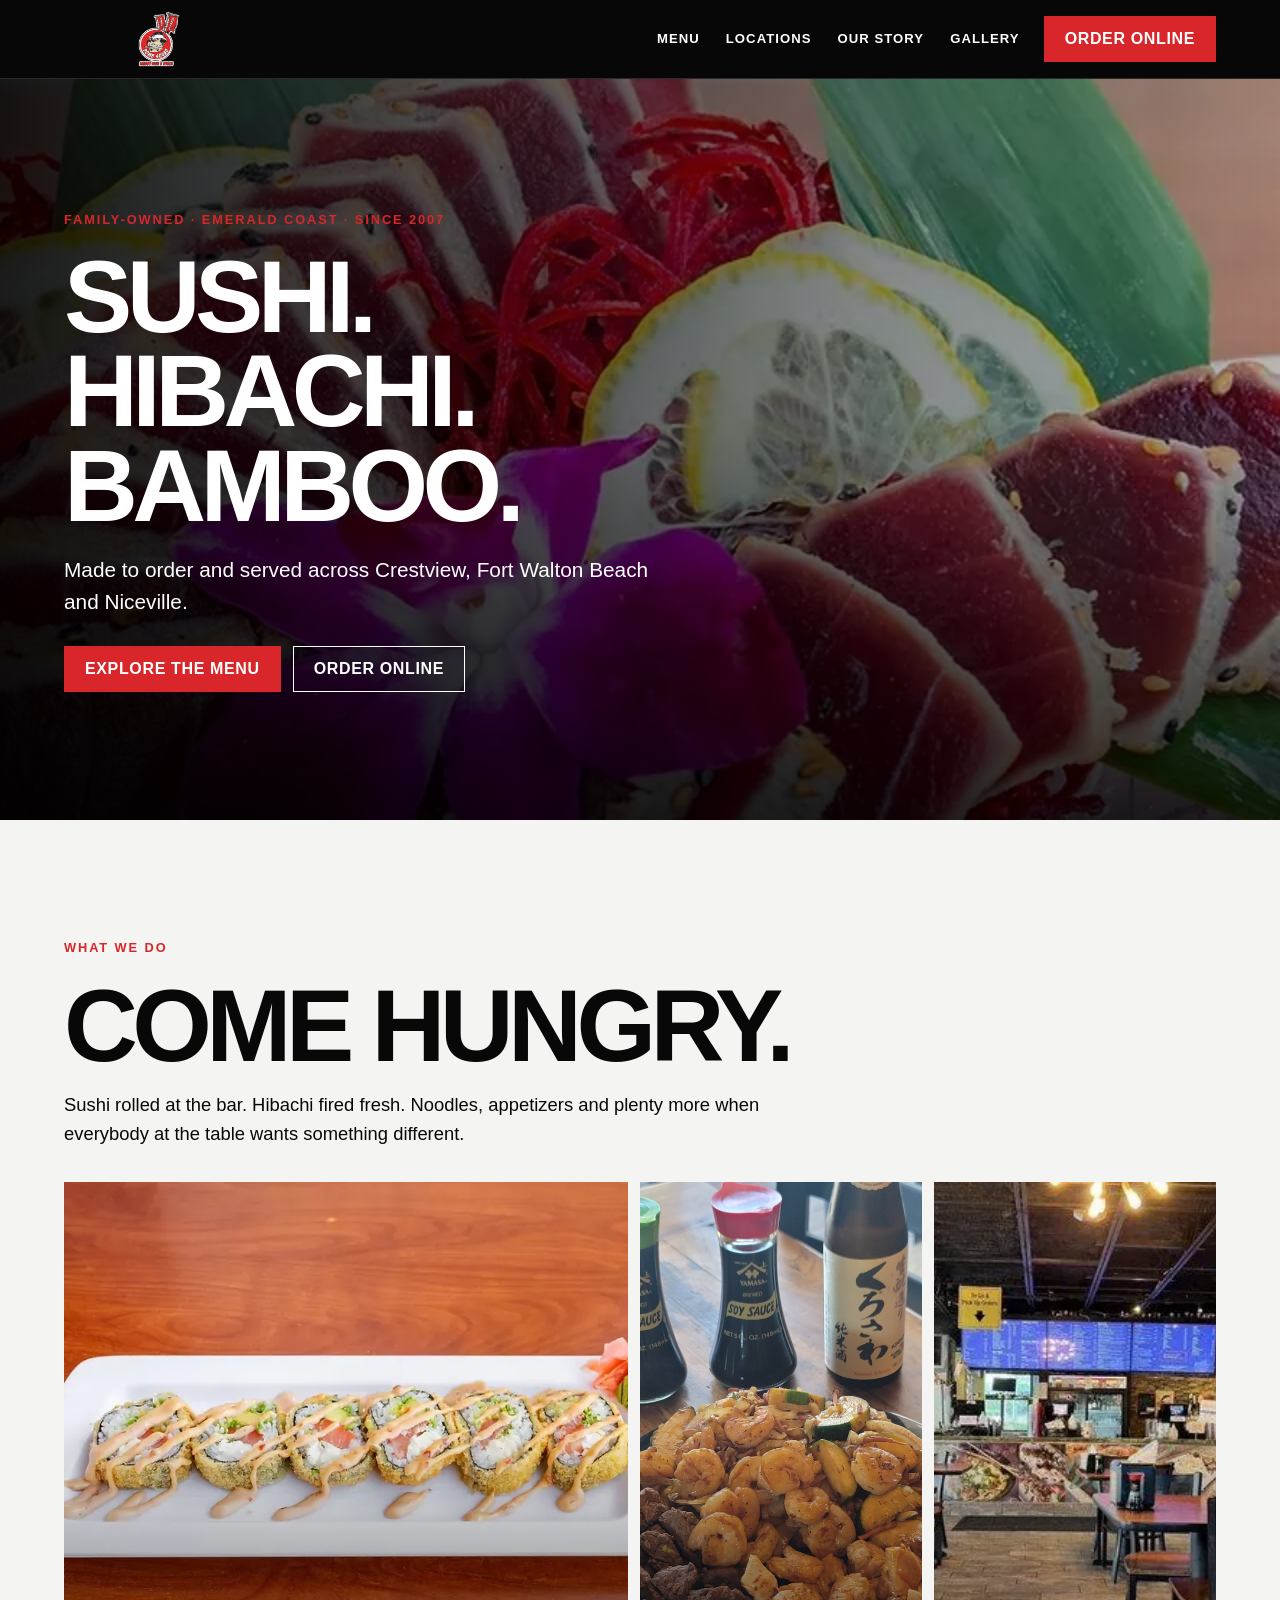
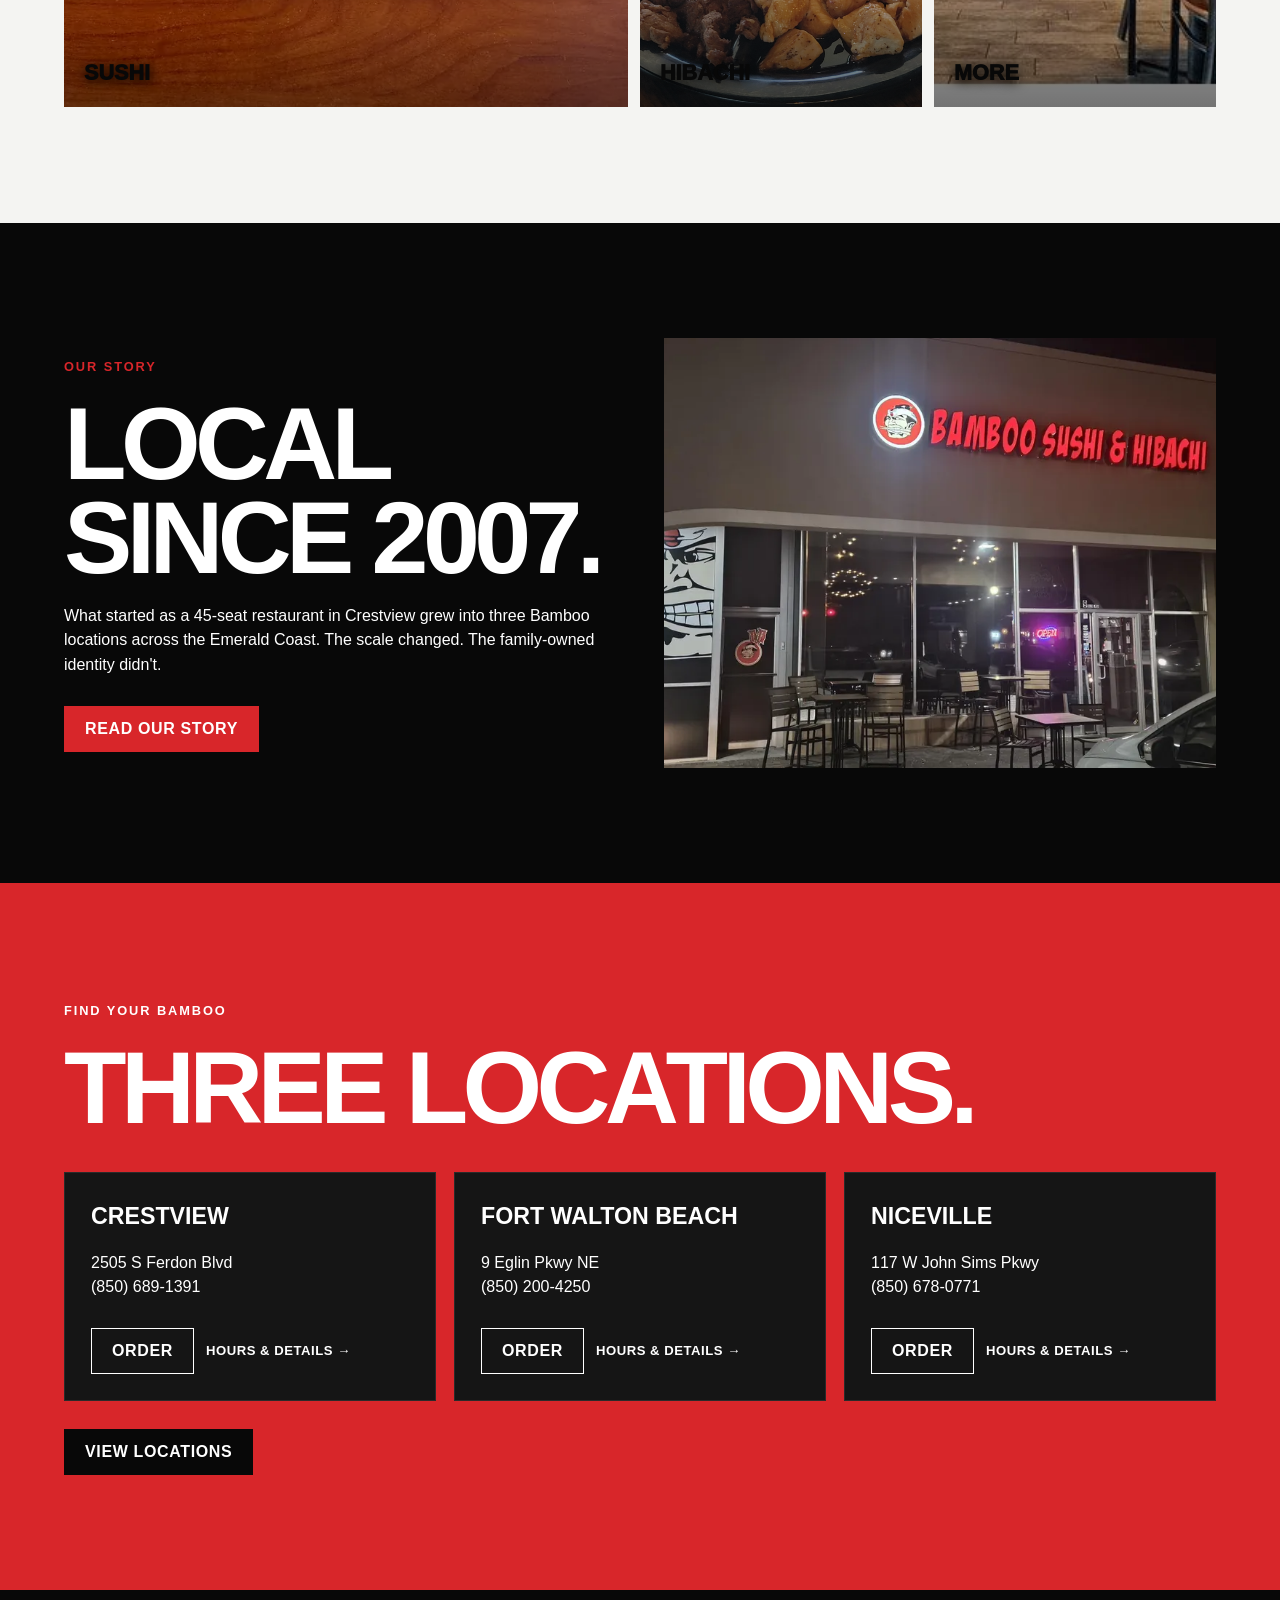
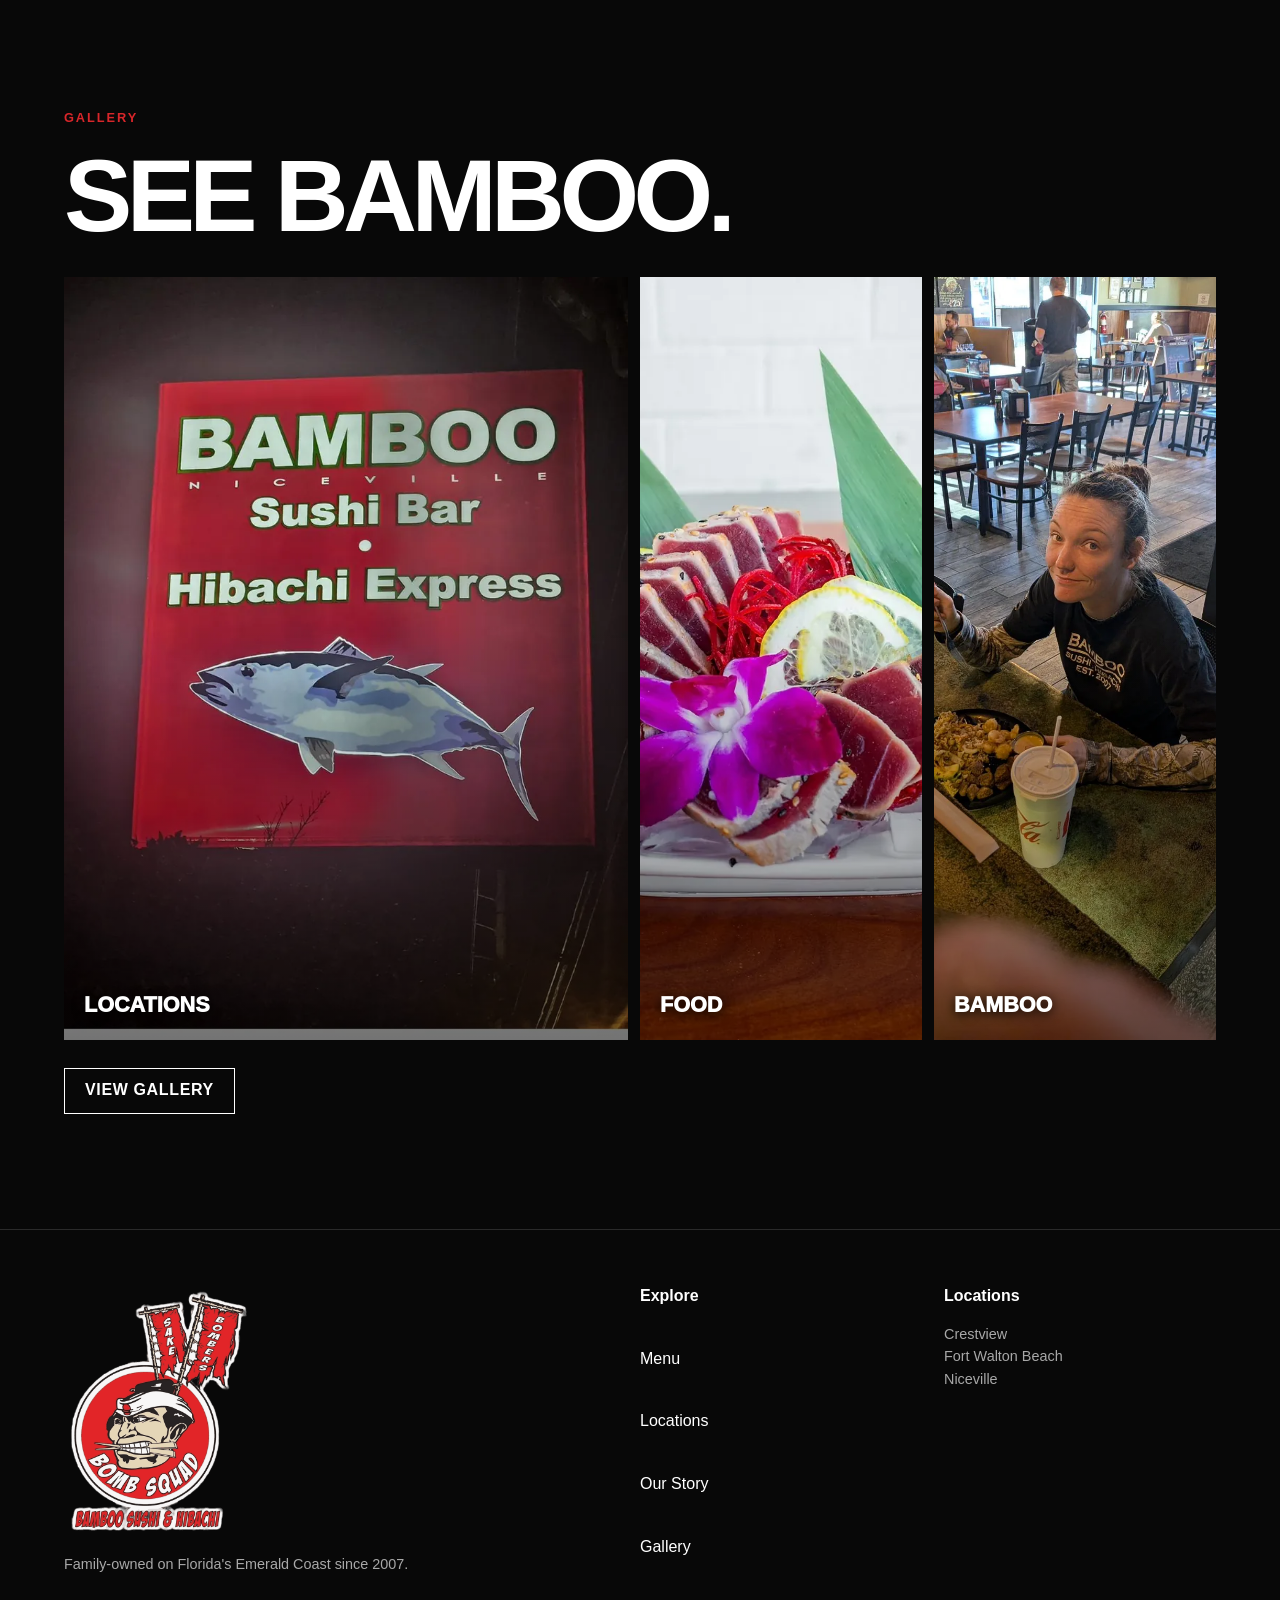
==== commit 0d736c8b: "Polish homepage image priority and shared styling" ====
--- a/index.html
+++ b/index.html
@@ -1 +1 @@
-<!doctype html><html lang="en"><head><meta charset="utf-8"><meta name="viewport" content="width=device-width,initial-scale=1"><meta name="theme-color" content="#080808"><title>Bamboo Sushi Bar & Hibachi Express | Emerald Coast, FL</title><meta name="description" content="Family-owned sushi and hibachi on Florida's Emerald Coast since 2007. Browse the menu and order from Bamboo in Crestview, Fort Walton Beach or Niceville."><link rel="icon" type="image/png" href="images/brand/bamboo-sushi-hibachi-logo-full.png"><link rel="stylesheet" href="css/site.css"><script type="application/ld+json">{"@context":"https://schema.org","@graph":[{"@type":"Restaurant","name":"Bamboo Sushi Bar & Hibachi Express - Crestview","servesCuisine":["Sushi","Japanese","Hibachi"],"telephone":"+1-850-689-1391","address":{"@type":"PostalAddress","streetAddress":"2505 S Ferdon Blvd","addressLocality":"Crestview","addressRegion":"FL","postalCode":"32536","addressCountry":"US"},"openingHoursSpecification":[{"@type":"OpeningHoursSpecification","dayOfWeek":["Monday","Tuesday","Wednesday","Thursday","Sunday"],"opens":"11:00","closes":"20:30"},{"@type":"OpeningHoursSpecification","dayOfWeek":["Friday","Saturday"],"opens":"11:00","closes":"21:30"}]},{"@type":"Restaurant","name":"Bamboo Sushi Bar & Hibachi Express - Fort Walton Beach","servesCuisine":["Sushi","Japanese","Hibachi"],"telephone":"+1-850-200-4250","address":{"@type":"PostalAddress","streetAddress":"9 Eglin Pkwy NE","addressLocality":"Fort Walton Beach","addressRegion":"FL","postalCode":"32548","addressCountry":"US"},"openingHoursSpecification":[{"@type":"OpeningHoursSpecification","dayOfWeek":["Monday","Tuesday","Wednesday","Thursday","Sunday"],"opens":"11:00","closes":"20:30"},{"@type":"OpeningHoursSpecification","dayOfWeek":["Friday","Saturday"],"opens":"11:00","closes":"21:30"}]},{"@type":"Restaurant","name":"Bamboo Sushi Bar & Hibachi Express - Niceville","servesCuisine":["Sushi","Japanese","Hibachi"],"telephone":"+1-850-678-0771","address":{"@type":"PostalAddress","streetAddress":"117 W John Sims Pkwy","addressLocality":"Niceville","addressRegion":"FL","postalCode":"32578","addressCountry":"US"},"openingHoursSpecification":[{"@type":"OpeningHoursSpecification","dayOfWeek":["Monday","Tuesday","Wednesday","Thursday","Sunday"],"opens":"11:00","closes":"20:30"},{"@type":"OpeningHoursSpecification","dayOfWeek":["Friday","Saturday"],"opens":"11:00","closes":"21:30"}]}]}</script></head><body><a class="skip" href="#main">Skip to content</a><header class="site-header"><div class="wrap nav"><a class="brand" href="index.html"><img src="images/brand/bamboo-sushi-hibachi-logo-full.png" alt="Bamboo Sushi Bar and Hibachi Express"></a><button class="menu-toggle" aria-label="Open navigation" aria-expanded="false">☰</button><nav class="nav-links"><a href="menu.html">Menu</a><a href="locations.html">Locations</a><a href="story.html">Our Story</a><a href="gallery.html">Gallery</a></nav><a class="btn btn-red" href="menu.html#order">Order Online</a></div></header><main id="main"><section class="hero"><img src="images/food/seared-ahi-tuna-sashimi-emerald-coast.webp" alt="Prepared seafood dish at Bamboo"><div class="wrap hero-copy"><span class="eyebrow">Family-owned · Emerald Coast · Since 2007</span><h1>Sushi.<br>Hibachi.<br>Bamboo.</h1><p>Made to order and served across Crestview, Fort Walton Beach and Niceville.</p><div class="actions"><a class="btn btn-red" href="menu.html">Explore the Menu</a><a class="btn btn-outline" href="menu.html#order">Order Online</a></div></div></section><section class="section section-light"><div class="wrap"><div class="intro"><span class="eyebrow">What we do</span><h2 class="section-title">Come hungry.</h2><p>Sushi rolled at the bar. Hibachi fired fresh. Noodles, appetizers and plenty more when everybody at the table wants something different.</p></div><div class="food-grid"><a class="food-tile" href="menu.html#sushi"><img loading="lazy" src="images/food/crispy-fried-sushi-roll-platter-bamboo-sauce.webp" alt="Sushi rolls served on a platter"><span>Sushi</span></a><a class="food-tile" href="menu.html#hibachi"><img loading="lazy" src="images/food/chicken-shrimp-steak-hibachi.jpg" alt="Hibachi meal"><span>Hibachi</span></a><a class="food-tile" href="menu.html#noodles"><img loading="lazy" src="images/gallery/dining-room-interior-sushi-bar-menu-boards.webp" alt="Bamboo dining room"><span>More</span></a></div></div></section><section class="section"><div class="wrap story-grid"><div><span class="eyebrow">Our story</span><h2 class="section-title">Local since 2007.</h2><p>What started as a 45-seat restaurant in Crestview grew into three Bamboo locations across the Emerald Coast. The scale changed. The family-owned identity didn't.</p><div class="actions"><a class="btn btn-red" href="story.html">Read Our Story</a></div></div><img loading="lazy" src="images/gallery/bamboo-sushi-hibachi-storefront-evening-800w.webp" alt="Bamboo storefront in the evening"></div></section><section class="section section-red"><div class="wrap"><span class="eyebrow" style="color:#fff">Find your Bamboo</span><h2 class="section-title">Three locations.</h2><div class="cards"><article class="card"><h3>Crestview</h3><p>2505 S Ferdon Blvd<br>(850) 689-1391</p><div class="actions"><a class="btn btn-outline" href="https://menu-6161.orderexperience.net/58a87ddc515ee9f947471247/menu">Order</a><a href="locations.html">Hours & details →</a></div></article><article class="card"><h3>Fort Walton Beach</h3><p>9 Eglin Pkwy NE<br>(850) 200-4250</p><div class="actions"><a class="btn btn-outline" href="https://menu-6161.orderexperience.net/5f08c146505ee9dd3c7b23c8/menu">Order</a><a href="locations.html">Hours & details →</a></div></article><article class="card"><h3>Niceville</h3><p>117 W John Sims Pkwy<br>(850) 678-0771</p><div class="actions"><a class="btn btn-outline" href="https://menu-6161.orderexperience.net/58a87e82515ee9c647471249/menu">Order</a><a href="locations.html">Hours & details →</a></div></article></div></div></section><section class="section"><div class="wrap"><span class="eyebrow">Gallery</span><h2 class="section-title">See Bamboo.</h2><div class="food-grid"><a class="food-tile" href="gallery.html"><img loading="lazy" src="images/gallery/bamboo-niceville-sushi-bar-hibachi-express-sign-800w.webp" alt="Bamboo sign"><span>Locations</span></a><a class="food-tile" href="gallery.html"><img loading="lazy" src="images/food/seared-ahi-tuna-sashimi-emerald-coast.webp" alt="Prepared seafood dish"><span>Food</span></a><a class="food-tile" href="gallery.html"><img loading="lazy" src="images/gallery/guest-enjoying-hibachi-express-meal.webp" alt="Guest dining at Bamboo"><span>Bamboo</span></a></div><div class="actions"><a class="btn btn-outline" href="gallery.html">View Gallery</a></div></div></section></main><footer class="site-footer"><div class="wrap footer-grid"><div><img loading="lazy" src="images/brand/bamboo-sushi-hibachi-logo-full.png" alt=""><p class="small">Family-owned on Florida's Emerald Coast since 2007.</p></div><div class="footer-links"><strong>Explore</strong><a href="menu.html">Menu</a><a href="locations.html">Locations</a><a href="story.html">Our Story</a><a href="gallery.html">Gallery</a></div><div><strong>Locations</strong><p class="small">Crestview<br>Fort Walton Beach<br>Niceville</p></div></div></footer><script src="js/site.js"></script></body></html>+<!doctype html><html lang="en"><head><meta charset="utf-8"><meta name="viewport" content="width=device-width,initial-scale=1"><meta name="theme-color" content="#080808"><title>Bamboo Sushi Bar & Hibachi Express | Emerald Coast, FL</title><meta name="description" content="Family-owned sushi and hibachi on Florida's Emerald Coast since 2007. Browse the menu and order from Bamboo in Crestview, Fort Walton Beach or Niceville."><link rel="icon" type="image/png" href="images/brand/bamboo-sushi-hibachi-logo-full.png"><link rel="stylesheet" href="css/site.css"><script type="application/ld+json">{"@context":"https://schema.org","@graph":[{"@type":"Restaurant","name":"Bamboo Sushi Bar & Hibachi Express - Crestview","servesCuisine":["Sushi","Japanese","Hibachi"],"telephone":"+1-850-689-1391","address":{"@type":"PostalAddress","streetAddress":"2505 S Ferdon Blvd","addressLocality":"Crestview","addressRegion":"FL","postalCode":"32536","addressCountry":"US"},"openingHoursSpecification":[{"@type":"OpeningHoursSpecification","dayOfWeek":["Monday","Tuesday","Wednesday","Thursday","Sunday"],"opens":"11:00","closes":"20:30"},{"@type":"OpeningHoursSpecification","dayOfWeek":["Friday","Saturday"],"opens":"11:00","closes":"21:30"}]},{"@type":"Restaurant","name":"Bamboo Sushi Bar & Hibachi Express - Fort Walton Beach","servesCuisine":["Sushi","Japanese","Hibachi"],"telephone":"+1-850-200-4250","address":{"@type":"PostalAddress","streetAddress":"9 Eglin Pkwy NE","addressLocality":"Fort Walton Beach","addressRegion":"FL","postalCode":"32548","addressCountry":"US"},"openingHoursSpecification":[{"@type":"OpeningHoursSpecification","dayOfWeek":["Monday","Tuesday","Wednesday","Thursday","Sunday"],"opens":"11:00","closes":"20:30"},{"@type":"OpeningHoursSpecification","dayOfWeek":["Friday","Saturday"],"opens":"11:00","closes":"21:30"}]},{"@type":"Restaurant","name":"Bamboo Sushi Bar & Hibachi Express - Niceville","servesCuisine":["Sushi","Japanese","Hibachi"],"telephone":"+1-850-678-0771","address":{"@type":"PostalAddress","streetAddress":"117 W John Sims Pkwy","addressLocality":"Niceville","addressRegion":"FL","postalCode":"32578","addressCountry":"US"},"openingHoursSpecification":[{"@type":"OpeningHoursSpecification","dayOfWeek":["Monday","Tuesday","Wednesday","Thursday","Sunday"],"opens":"11:00","closes":"20:30"},{"@type":"OpeningHoursSpecification","dayOfWeek":["Friday","Saturday"],"opens":"11:00","closes":"21:30"}]}]}</script></head><body><a class="skip" href="#main">Skip to content</a><header class="site-header"><div class="wrap nav"><a class="brand" href="index.html"><img src="images/brand/bamboo-sushi-hibachi-logo-full.png" alt="Bamboo Sushi Bar and Hibachi Express"></a><button class="menu-toggle" aria-label="Open navigation" aria-expanded="false">☰</button><nav class="nav-links"><a href="menu.html">Menu</a><a href="locations.html">Locations</a><a href="story.html">Our Story</a><a href="gallery.html">Gallery</a></nav><a class="btn btn-red" href="menu.html#order">Order Online</a></div></header><main id="main"><section class="hero"><img fetchpriority="high" decoding="async" src="images/food/seared-ahi-tuna-sashimi-emerald-coast.webp" alt="Prepared seafood dish at Bamboo"><div class="wrap hero-copy"><span class="eyebrow">Family-owned · Emerald Coast · Since 2007</span><h1>Sushi.<br>Hibachi.<br>Bamboo.</h1><p>Made to order and served across Crestview, Fort Walton Beach and Niceville.</p><div class="actions"><a class="btn btn-red" href="menu.html">Explore the Menu</a><a class="btn btn-outline" href="menu.html#order">Order Online</a></div></div></section><section class="section section-light"><div class="wrap"><div class="intro"><span class="eyebrow">What we do</span><h2 class="section-title">Come hungry.</h2><p>Sushi rolled at the bar. Hibachi fired fresh. Noodles, appetizers and plenty more when everybody at the table wants something different.</p></div><div class="food-grid"><a class="food-tile" href="menu.html#sushi"><img loading="lazy" decoding="async" src="images/food/crispy-fried-sushi-roll-platter-bamboo-sauce.webp" alt="Sushi rolls served on a platter"><span>Sushi</span></a><a class="food-tile" href="menu.html#hibachi"><img loading="lazy" decoding="async" src="images/food/chicken-shrimp-steak-hibachi.jpg" alt="Hibachi meal"><span>Hibachi</span></a><a class="food-tile" href="menu.html#noodles"><img loading="lazy" decoding="async" src="images/gallery/dining-room-interior-sushi-bar-menu-boards.webp" alt="Bamboo dining room"><span>More</span></a></div></div></section><section class="section"><div class="wrap story-grid"><div><span class="eyebrow">Our story</span><h2 class="section-title">Local since 2007.</h2><p>What started as a 45-seat restaurant in Crestview grew into three Bamboo locations across the Emerald Coast. The scale changed. The family-owned identity didn't.</p><div class="actions"><a class="btn btn-red" href="story.html">Read Our Story</a></div></div><img loading="lazy" decoding="async" src="images/gallery/bamboo-sushi-hibachi-storefront-evening-800w.webp" alt="Bamboo storefront in the evening"></div></section><section class="section section-red"><div class="wrap"><span class="eyebrow eyebrow-light">Find your Bamboo</span><h2 class="section-title">Three locations.</h2><div class="cards"><article class="card"><h3>Crestview</h3><p>2505 S Ferdon Blvd<br>(850) 689-1391</p><div class="actions"><a class="btn btn-outline" href="https://menu-6161.orderexperience.net/58a87ddc515ee9f947471247/menu">Order</a><a class="text-link" href="locations.html">Hours & details →</a></div></article><article class="card"><h3>Fort Walton Beach</h3><p>9 Eglin Pkwy NE<br>(850) 200-4250</p><div class="actions"><a class="btn btn-outline" href="https://menu-6161.orderexperience.net/5f08c146505ee9dd3c7b23c8/menu">Order</a><a class="text-link" href="locations.html">Hours & details →</a></div></article><article class="card"><h3>Niceville</h3><p>117 W John Sims Pkwy<br>(850) 678-0771</p><div class="actions"><a class="btn btn-outline" href="https://menu-6161.orderexperience.net/58a87e82515ee9c647471249/menu">Order</a><a class="text-link" href="locations.html">Hours & details →</a></div></article></div><div class="actions"><a class="btn btn-dark" href="locations.html">View Locations</a></div></div></section><section class="section"><div class="wrap"><span class="eyebrow">Gallery</span><h2 class="section-title">See Bamboo.</h2><div class="food-grid"><a class="food-tile" href="gallery.html"><img loading="lazy" decoding="async" src="images/gallery/bamboo-niceville-sushi-bar-hibachi-express-sign-800w.webp" alt="Bamboo sign"><span>Locations</span></a><a class="food-tile" href="gallery.html"><img loading="lazy" decoding="async" src="images/food/seared-ahi-tuna-sashimi-emerald-coast.webp" alt="Prepared seafood dish"><span>Food</span></a><a class="food-tile" href="gallery.html"><img loading="lazy" decoding="async" src="images/gallery/guest-enjoying-hibachi-express-meal.webp" alt="Guest dining at Bamboo"><span>Bamboo</span></a></div><div class="actions"><a class="btn btn-outline" href="gallery.html">View Gallery</a></div></div></section></main><footer class="site-footer"><div class="wrap footer-grid"><div><img loading="lazy" decoding="async" src="images/brand/bamboo-sushi-hibachi-logo-full.png" alt=""><p class="small">Family-owned on Florida's Emerald Coast since 2007.</p></div><div class="footer-links"><strong>Explore</strong><a href="menu.html">Menu</a><a href="locations.html">Locations</a><a href="story.html">Our Story</a><a href="gallery.html">Gallery</a></div><div><strong>Locations</strong><p class="small">Crestview<br>Fort Walton Beach<br>Niceville</p></div></div></footer><script src="js/site.js"></script></body></html>
--- a/css/site.css
+++ b/css/site.css
@@ -1 +1 @@
-:root{--black:#080808;--black-2:#151515;--red:#d8262a;--red-hover:#f0383c;--white:#fff;--off:#f4f4f2;--muted:#a8a8a8;--line:#2a2a2a;--max:1200px;--pad:clamp(20px,5vw,64px);--font:Arial,Helvetica,sans-serif}*{box-sizing:border-box}html{scroll-behavior:smooth}body{margin:0;background:var(--black);color:var(--white);font-family:var(--font);line-height:1.55}img{display:block;max-width:100%}a{color:inherit;text-decoration:none}button{font:inherit}.wrap{width:min(var(--max),calc(100% - 2*var(--pad)));margin:auto}.skip{position:absolute;left:-9999px}.skip:focus{left:16px;top:16px;z-index:999;background:var(--white);color:var(--black);padding:10px 14px}.site-header{position:sticky;top:0;z-index:50;background:rgba(8,8,8,.94);backdrop-filter:blur(14px);border-bottom:1px solid var(--line)}.nav{height:78px;display:flex;align-items:center;gap:24px}.brand img{width:190px;max-height:58px;object-fit:contain}.nav-links{display:flex;gap:26px;margin-left:auto;align-items:center}.nav-links a{font-weight:800;font-size:.82rem;letter-spacing:.08em;text-transform:uppercase}.nav-links a:hover,.nav-links a[aria-current=page]{color:var(--red)}a:focus-visible,button:focus-visible{outline:3px solid var(--red);outline-offset:4px}.btn{display:inline-flex;align-items:center;justify-content:center;min-height:46px;padding:0 20px;border:1px solid transparent;font-weight:900;letter-spacing:.04em;text-transform:uppercase;transition:background .2s,border-color .2s,color .2s}.btn-red{background:var(--red);color:#fff}.btn-red:hover{background:var(--red-hover)}.btn-outline{border-color:#fff}.btn-outline:hover{background:#fff;color:#080808}.btn-dark{background:#080808;color:#fff}.btn-dark:hover{background:#242424}.menu-toggle{display:none;margin-left:auto;background:none;border:0;color:#fff;font-size:1.4rem}.hero{min-height:78vh;display:grid;align-items:end;position:relative;overflow:hidden}.hero img{position:absolute;inset:0;width:100%;height:100%;object-fit:cover}.hero:after{content:'';position:absolute;inset:0;background:linear-gradient(90deg,rgba(0,0,0,.88),rgba(0,0,0,.25)),linear-gradient(0deg,rgba(0,0,0,.75),transparent 55%)}.hero-copy{position:relative;z-index:2;padding:clamp(70px,10vw,130px) 0}.eyebrow{color:var(--red);font-weight:900;text-transform:uppercase;letter-spacing:.15em;font-size:.8rem}.hero h1,.page-hero h1,.section-title{font-size:clamp(2.8rem,8vw,7rem);line-height:.92;letter-spacing:-.055em;text-transform:uppercase;margin:.18em 0}.section-title-small{font-size:clamp(2.5rem,6vw,5.5rem);max-width:850px}.hero p{max-width:620px;font-size:clamp(1rem,2vw,1.3rem)}.actions{display:flex;gap:12px;flex-wrap:wrap;margin-top:28px}.section{padding:clamp(70px,9vw,120px) 0}.section-light{background:var(--off);color:var(--black)}.section-red{background:var(--red)}.intro{max-width:760px}.intro p{font-size:1.15rem}.cards{display:grid;grid-template-columns:repeat(3,1fr);gap:18px;margin-top:36px}.card{background:var(--black-2);border:1px solid var(--line);padding:26px}.section-light .card{background:#fff;border-color:#ddd}.card h3{font-size:1.45rem;text-transform:uppercase;margin:0 0 8px}.food-grid{display:grid;grid-template-columns:2fr 1fr 1fr;gap:12px;margin-top:34px}.food-tile{position:relative;min-height:420px;overflow:hidden}.food-tile:after{content:'';position:absolute;inset:0;background:linear-gradient(0deg,rgba(0,0,0,.55),transparent 55%);pointer-events:none}.food-tile img{width:100%;height:100%;object-fit:cover;transition:transform .45s}.food-tile:hover img{transform:scale(1.03)}.food-tile span{position:absolute;z-index:2;left:20px;bottom:18px;font-weight:950;font-size:1.35rem;text-transform:uppercase;text-shadow:0 2px 12px #000}.page-hero{padding:100px 0 60px;background:var(--black-2);border-bottom:1px solid var(--line)}.page-hero p{max-width:720px;color:#d5d5d5;font-size:1.1rem}.location{display:grid;grid-template-columns:1.2fr .8fr;gap:40px;padding:36px 0;border-top:1px solid var(--line)}.location h2{font-size:clamp(2rem,5vw,4rem);text-transform:uppercase;margin:0}.facts{display:grid;gap:6px;color:#d0d0d0}.hours{width:100%;border-collapse:collapse;margin-top:14px}.hours td{padding:7px 0;border-bottom:1px solid var(--line)}.hours td:last-child{text-align:right}.gallery{columns:3 260px;column-gap:12px}.gallery figure{margin:0 0 12px;break-inside:avoid;background:#111;overflow:hidden}.gallery img{width:100%;transition:transform .35s ease}.gallery figure:hover img{transform:scale(1.015)}.gallery-section{padding-top:36px}.story-grid{display:grid;grid-template-columns:1fr 1fr;gap:48px;align-items:center}.story-grid img{width:100%;min-height:430px;object-fit:cover}.timeline{border-left:3px solid var(--red);padding-left:25px;display:grid;gap:30px;margin-top:40px}.timeline>div{padding-bottom:8px}.timeline b{display:block;color:var(--red);font-size:1.4rem}.timeline h3{margin:.15rem 0;font-size:1.5rem;text-transform:uppercase}.timeline p{margin:.2rem 0;color:#c7c7c7}.order-strip{background:var(--red);padding:20px 0}.order-strip .wrap{display:flex;gap:14px;align-items:center;justify-content:space-between}.order-strip strong{text-transform:uppercase;font-size:1.05rem}.order-links{display:flex;gap:8px;flex-wrap:wrap}.order-links a{border:1px solid rgba(255,255,255,.75);padding:9px 12px;font-weight:900;text-transform:uppercase;font-size:.78rem}.order-links a:hover{background:#fff;color:#080808}.menu-jump{position:sticky;top:78px;z-index:20;background:#101010;border-bottom:1px solid var(--line);overflow:auto}.menu-jump .wrap{display:flex;gap:8px;padding-top:12px;padding-bottom:12px;white-space:nowrap}.menu-jump a{border:1px solid var(--line);padding:8px 12px;font-size:.78rem;font-weight:900;text-transform:uppercase}.menu-jump a:hover{border-color:var(--red);color:var(--red)}.menu-section{padding:64px 0;border-bottom:1px solid var(--line)}.menu-section-head{max-width:780px;margin-bottom:28px}.menu-section h2{font-size:clamp(2rem,5vw,4.8rem);line-height:.95;text-transform:uppercase;letter-spacing:-.04em;margin:.15em 0}.menu-section-head p{color:#c7c7c7}.menu-items{display:grid;grid-template-columns:repeat(2,minmax(0,1fr));gap:0 34px}.menu-item{padding:18px 0;border-top:1px solid var(--line)}.menu-item h3{margin:0 0 5px;font-size:1.08rem;text-transform:uppercase}.menu-item p{margin:0;color:#bdbdbd;font-size:.95rem}.menu-item .note{color:var(--red);font-size:.78rem;font-weight:900;text-transform:uppercase;letter-spacing:.08em}.menu-callout{margin-top:30px;padding:22px;border-left:4px solid var(--red);background:var(--black-2)}.menu-callout p{margin:0;color:#d5d5d5}.site-footer{padding:54px 0;border-top:1px solid var(--line)}.footer-grid{display:grid;grid-template-columns:2fr 1fr 1fr;gap:32px}.footer-grid img{width:190px}.footer-links{display:grid;gap:8px}.footer-links a:hover{color:var(--red)}.small{font-size:.9rem;color:var(--muted)}@media(max-width:820px){.nav{height:72px}.brand img{width:165px}.menu-toggle{display:block}.nav-links{display:none;position:absolute;top:72px;left:0;right:0;background:var(--black);padding:24px var(--pad);border-bottom:1px solid var(--line);flex-direction:column;align-items:flex-start}.nav-links.open{display:flex}.nav>.btn{display:none}.hero{min-height:70vh}.hero-copy{padding:72px 0}.page-hero{padding:72px 0 42px}.cards,.food-grid,.story-grid,.location,.footer-grid,.menu-items{grid-template-columns:1fr}.food-tile{min-height:280px}.food-tile:first-child{min-height:360px}.story-grid{gap:30px}.story-grid img{min-height:320px}.location{gap:18px}.hours td{font-size:.92rem}.order-strip .wrap{align-items:flex-start;flex-direction:column}.menu-jump{top:72px}.menu-section{padding:50px 0}.section{padding:64px 0}.gallery{columns:2 150px}}@media(max-width:520px){.hero h1,.page-hero h1,.section-title{font-size:clamp(2.65rem,15vw,4.5rem)}.btn{width:100%}.actions{display:grid;grid-template-columns:1fr}.order-links{width:100%}.order-links a{flex:1;text-align:center}.gallery{columns:1}.hours td{display:block;text-align:left!important;border:0;padding:2px 0}.hours tr{display:block;padding:9px 0;border-bottom:1px solid var(--line)}}@media(prefers-reduced-motion:reduce){*{scroll-behavior:auto!important;transition:none!important}}+:root{--black:#080808;--black-2:#151515;--red:#d8262a;--red-hover:#f0383c;--white:#fff;--off:#f4f4f2;--muted:#a8a8a8;--line:#2a2a2a;--max:1200px;--pad:clamp(20px,5vw,64px);--font:Arial,Helvetica,sans-serif}*{box-sizing:border-box}html{scroll-behavior:smooth}body{margin:0;background:var(--black);color:var(--white);font-family:var(--font);line-height:1.55}img{display:block;max-width:100%}a{color:inherit;text-decoration:none}button{font:inherit}.wrap{width:min(var(--max),calc(100% - 2*var(--pad)));margin:auto}.skip{position:absolute;left:-9999px}.skip:focus{left:16px;top:16px;z-index:999;background:var(--white);color:var(--black);padding:10px 14px}.site-header{position:sticky;top:0;z-index:50;background:rgba(8,8,8,.94);backdrop-filter:blur(14px);border-bottom:1px solid var(--line)}.nav{height:78px;display:flex;align-items:center;gap:24px}.brand img{width:190px;max-height:58px;object-fit:contain}.nav-links{display:flex;gap:26px;margin-left:auto;align-items:center}.nav-links a{font-weight:800;font-size:.82rem;letter-spacing:.08em;text-transform:uppercase}.nav-links a:hover,.nav-links a[aria-current=page]{color:var(--red)}a:focus-visible,button:focus-visible{outline:3px solid var(--red);outline-offset:4px}.btn{display:inline-flex;align-items:center;justify-content:center;min-height:46px;padding:0 20px;border:1px solid transparent;font-weight:900;letter-spacing:.04em;text-transform:uppercase;transition:background .2s,border-color .2s,color .2s}.btn-red{background:var(--red);color:#fff}.btn-red:hover{background:var(--red-hover)}.btn-outline{border-color:#fff}.btn-outline:hover{background:#fff;color:#080808}.btn-dark{background:#080808;color:#fff}.btn-dark:hover{background:#242424}.text-link{display:inline-flex;align-items:center;font-weight:900;text-transform:uppercase;letter-spacing:.04em;font-size:.82rem}.text-link:hover{color:var(--red)}.menu-toggle{display:none;margin-left:auto;background:none;border:0;color:#fff;font-size:1.4rem}.hero{min-height:78vh;display:grid;align-items:end;position:relative;overflow:hidden}.hero img{position:absolute;inset:0;width:100%;height:100%;object-fit:cover}.hero:after{content:'';position:absolute;inset:0;background:linear-gradient(90deg,rgba(0,0,0,.88),rgba(0,0,0,.25)),linear-gradient(0deg,rgba(0,0,0,.75),transparent 55%)}.hero-copy{position:relative;z-index:2;padding:clamp(70px,10vw,130px) 0}.eyebrow{color:var(--red);font-weight:900;text-transform:uppercase;letter-spacing:.15em;font-size:.8rem}.eyebrow-light{color:#fff}.hero h1,.page-hero h1,.section-title{font-size:clamp(2.8rem,8vw,7rem);line-height:.92;letter-spacing:-.055em;text-transform:uppercase;margin:.18em 0}.section-title-small{font-size:clamp(2.5rem,6vw,5.5rem);max-width:850px}.hero p{max-width:620px;font-size:clamp(1rem,2vw,1.3rem)}.actions{display:flex;gap:12px;flex-wrap:wrap;margin-top:28px}.section{padding:clamp(70px,9vw,120px) 0}.section-light{background:var(--off);color:var(--black)}.section-red{background:var(--red)}.intro{max-width:760px}.intro p{font-size:1.15rem}.cards{display:grid;grid-template-columns:repeat(3,1fr);gap:18px;margin-top:36px}.card{background:var(--black-2);border:1px solid var(--line);padding:26px}.section-light .card{background:#fff;border-color:#ddd}.card h3{font-size:1.45rem;text-transform:uppercase;margin:0 0 8px}.food-grid{display:grid;grid-template-columns:2fr 1fr 1fr;gap:12px;margin-top:34px}.food-tile{position:relative;min-height:420px;overflow:hidden}.food-tile:after{content:'';position:absolute;inset:0;background:linear-gradient(0deg,rgba(0,0,0,.55),transparent 55%);pointer-events:none}.food-tile img{width:100%;height:100%;object-fit:cover;transition:transform .45s}.food-tile:hover img{transform:scale(1.03)}.food-tile span{position:absolute;z-index:2;left:20px;bottom:18px;font-weight:950;font-size:1.35rem;text-transform:uppercase;text-shadow:0 2px 12px #000}.page-hero{padding:100px 0 60px;background:var(--black-2);border-bottom:1px solid var(--line)}.page-hero p{max-width:720px;color:#d5d5d5;font-size:1.1rem}.locations-list{padding-top:34px}.location{display:grid;grid-template-columns:1.15fr .85fr;gap:46px;padding:44px 0;border-top:1px solid var(--line);align-items:start}.location:first-child{border-top:0}.location h2{font-size:clamp(2rem,5vw,4rem);line-height:.95;text-transform:uppercase;margin:.08em 0 .3em}.facts{display:grid;gap:6px;color:#d0d0d0}.facts a:hover{color:var(--red)}.location-actions{align-items:center}.location-hours{background:var(--black-2);border:1px solid var(--line);padding:24px}.hours{width:100%;border-collapse:collapse;margin-top:10px}.hours td{padding:8px 0;border-bottom:1px solid var(--line)}.hours tr:last-child td{border-bottom:0}.hours td:last-child{text-align:right}.location-cta{display:flex;gap:30px;justify-content:space-between;align-items:center}.gallery{columns:3 260px;column-gap:12px}.gallery figure{margin:0 0 12px;break-inside:avoid;background:#111;overflow:hidden}.gallery img{width:100%;transition:transform .35s ease}.gallery figure:hover img{transform:scale(1.015)}.gallery-section{padding-top:36px}.story-grid{display:grid;grid-template-columns:1fr 1fr;gap:48px;align-items:center}.story-grid img{width:100%;min-height:430px;object-fit:cover}.timeline{border-left:3px solid var(--red);padding-left:25px;display:grid;gap:30px;margin-top:40px}.timeline>div{padding-bottom:8px}.timeline b{display:block;color:var(--red);font-size:1.4rem}.timeline h3{margin:.15rem 0;font-size:1.5rem;text-transform:uppercase}.timeline p{margin:.2rem 0;color:#c7c7c7}.order-strip{background:var(--red);padding:20px 0}.order-strip .wrap{display:flex;gap:14px;align-items:center;justify-content:space-between}.order-strip strong{text-transform:uppercase;font-size:1.05rem}.order-links{display:flex;gap:8px;flex-wrap:wrap}.order-links a{border:1px solid rgba(255,255,255,.75);padding:9px 12px;font-weight:900;text-transform:uppercase;font-size:.78rem}.order-links a:hover{background:#fff;color:#080808}.menu-jump{position:sticky;top:78px;z-index:20;background:#101010;border-bottom:1px solid var(--line);overflow:auto}.menu-jump .wrap{display:flex;gap:8px;padding-top:12px;padding-bottom:12px;white-space:nowrap}.menu-jump a{border:1px solid var(--line);padding:8px 12px;font-size:.78rem;font-weight:900;text-transform:uppercase}.menu-jump a:hover{border-color:var(--red);color:var(--red)}.menu-section{padding:64px 0;border-bottom:1px solid var(--line);scroll-margin-top:130px}.menu-section-head{max-width:780px;margin-bottom:28px}.menu-section h2{font-size:clamp(2rem,5vw,4.8rem);line-height:.95;text-transform:uppercase;letter-spacing:-.04em;margin:.15em 0}.menu-section-head p{color:#c7c7c7}.menu-items{display:grid;grid-template-columns:repeat(2,minmax(0,1fr));gap:0 34px}.menu-item{padding:18px 0;border-top:1px solid var(--line)}.menu-item h3{margin:0 0 5px;font-size:1.08rem;text-transform:uppercase}.menu-item p{margin:0;color:#bdbdbd;font-size:.95rem}.menu-item .note{color:var(--red);font-size:.78rem;font-weight:900;text-transform:uppercase;letter-spacing:.08em}.menu-callout{margin-top:30px;padding:22px;border-left:4px solid var(--red);background:var(--black-2)}.menu-callout p{margin:0;color:#d5d5d5}.site-footer{padding:54px 0;border-top:1px solid var(--line)}.footer-grid{display:grid;grid-template-columns:2fr 1fr 1fr;gap:32px}.footer-grid img{width:190px}.footer-links{display:grid;gap:8px}.footer-links a:hover{color:var(--red)}.small{font-size:.9rem;color:var(--muted)}@media(max-width:820px){.nav{height:72px}.brand img{width:165px}.menu-toggle{display:block}.nav-links{display:none;position:absolute;top:72px;left:0;right:0;background:var(--black);padding:24px var(--pad);border-bottom:1px solid var(--line);flex-direction:column;align-items:flex-start}.nav-links.open{display:flex}.nav>.btn{display:none}.hero{min-height:70vh}.hero-copy{padding:72px 0}.page-hero{padding:72px 0 42px}.cards,.food-grid,.story-grid,.location,.footer-grid,.menu-items{grid-template-columns:1fr}.food-tile{min-height:280px}.food-tile:first-child{min-height:360px}.story-grid{gap:30px}.story-grid img{min-height:320px}.location{gap:22px;padding:34px 0}.location-hours{padding:20px}.location-cta{align-items:flex-start;flex-direction:column}.hours td{font-size:.92rem}.order-strip .wrap{align-items:flex-start;flex-direction:column}.menu-jump{top:72px}.menu-section{padding:50px 0}.section{padding:64px 0}.gallery{columns:2 150px}}@media(max-width:520px){.hero h1,.page-hero h1,.section-title{font-size:clamp(2.65rem,15vw,4.5rem)}.btn{width:100%}.actions{display:grid;grid-template-columns:1fr}.location-actions .text-link{justify-content:center;min-height:44px}.order-links{width:100%}.order-links a{flex:1;text-align:center}.gallery{columns:1}.hours td{display:block;text-align:left!important;border:0;padding:2px 0}.hours tr{display:block;padding:9px 0;border-bottom:1px solid var(--line)}}@media(prefers-reduced-motion:reduce){*{scroll-behavior:auto!important;transition:none!important}}
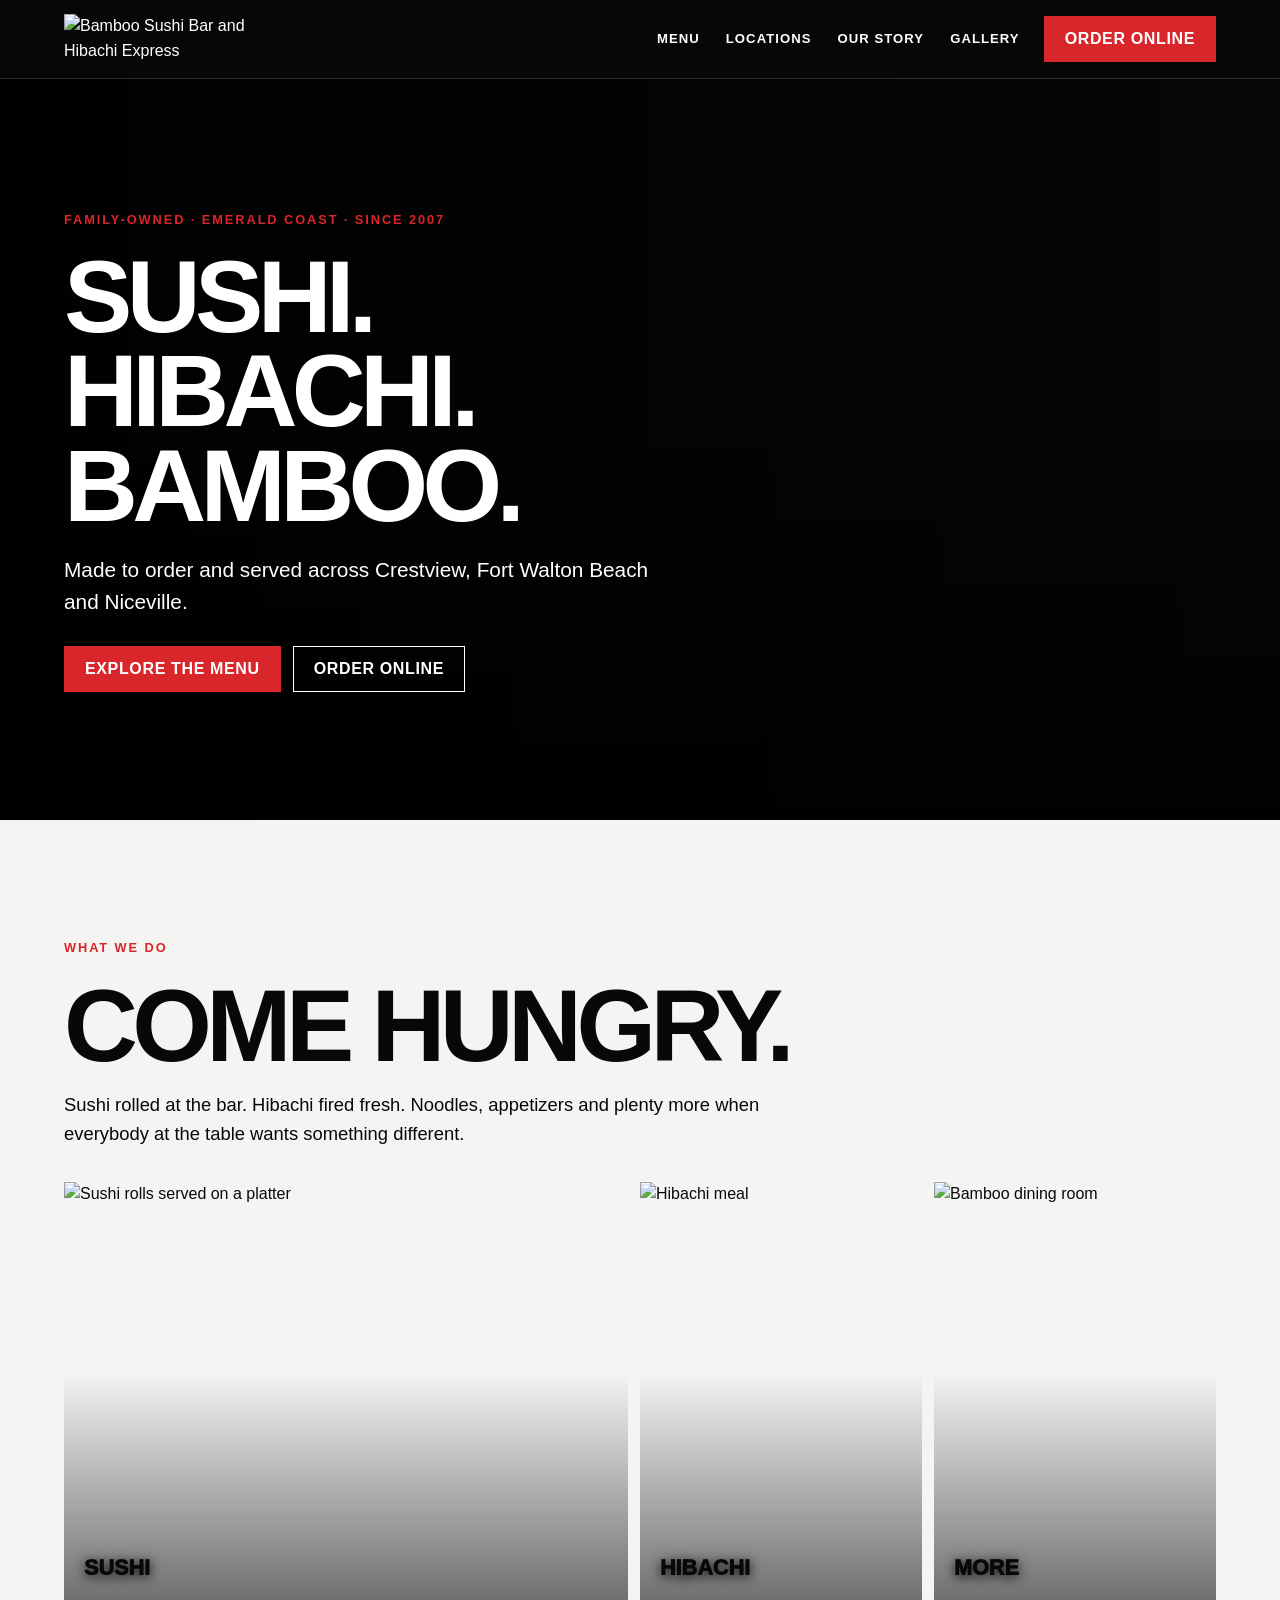
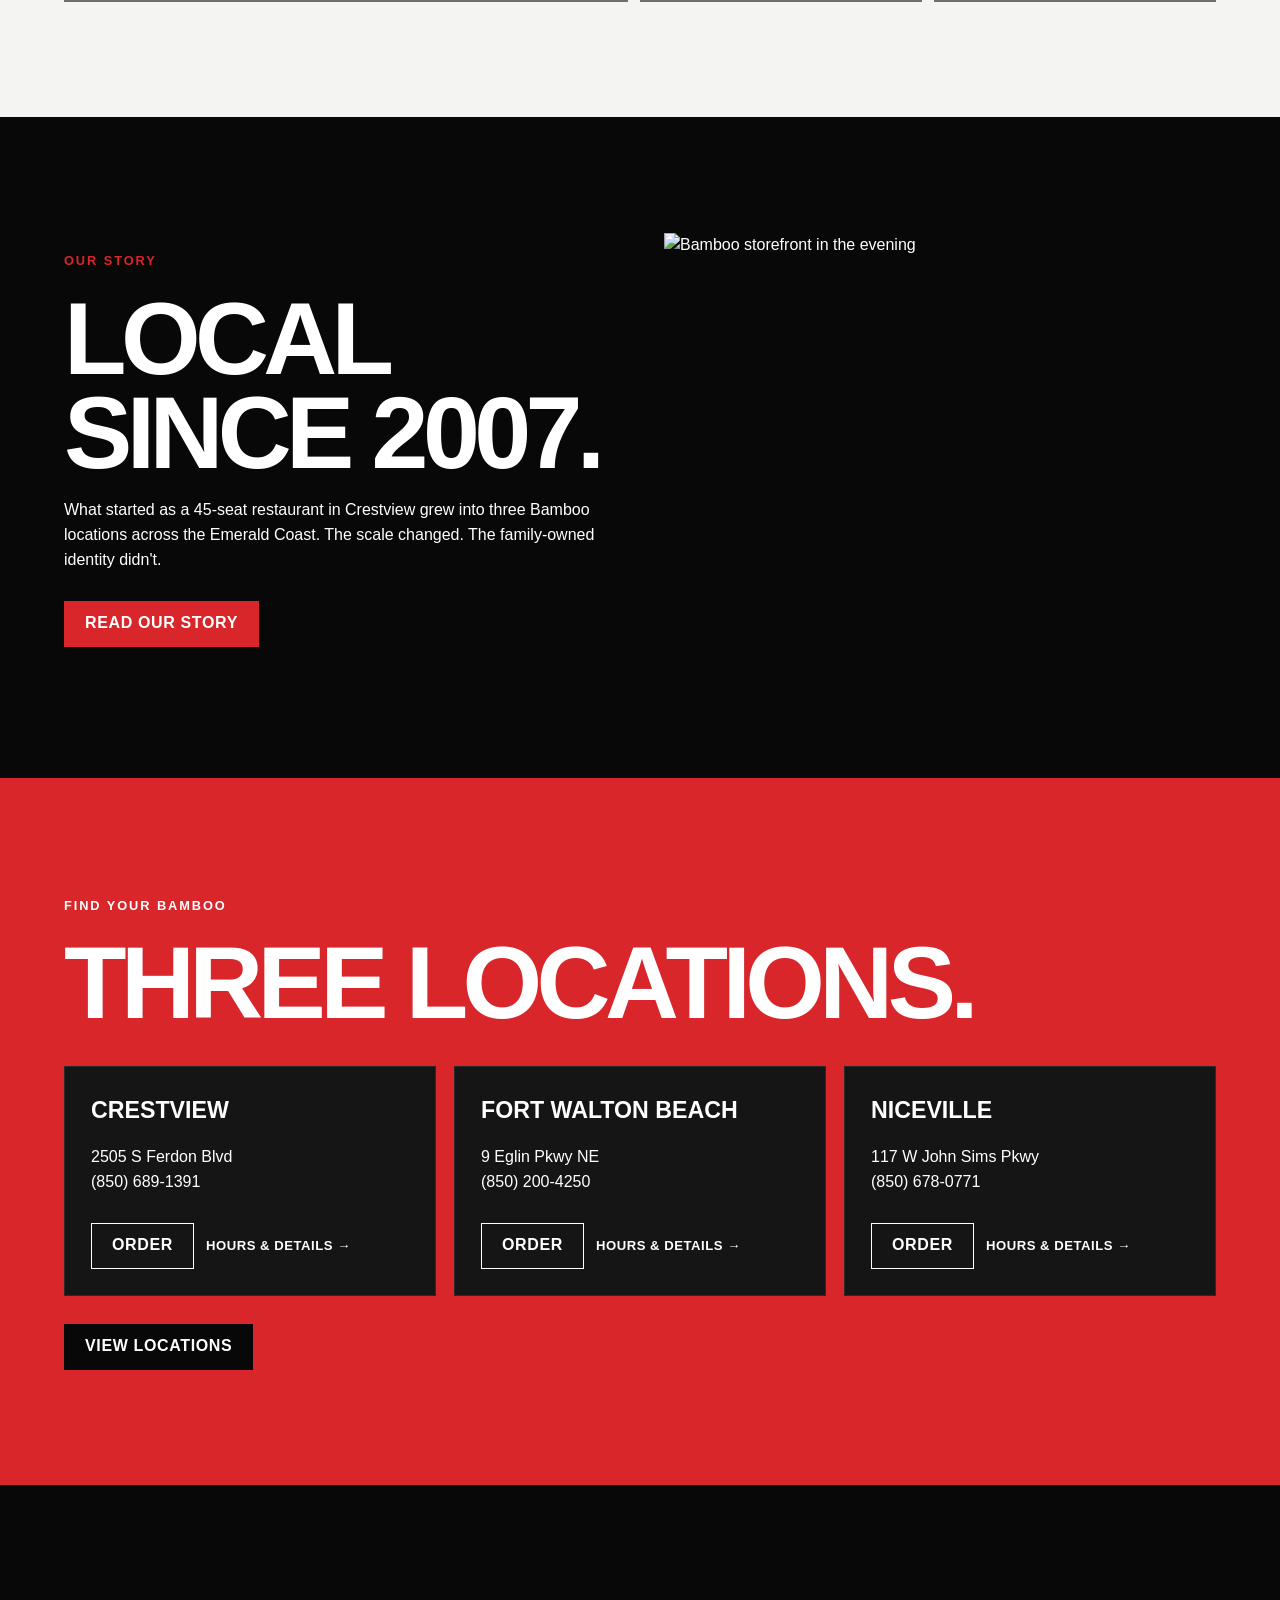
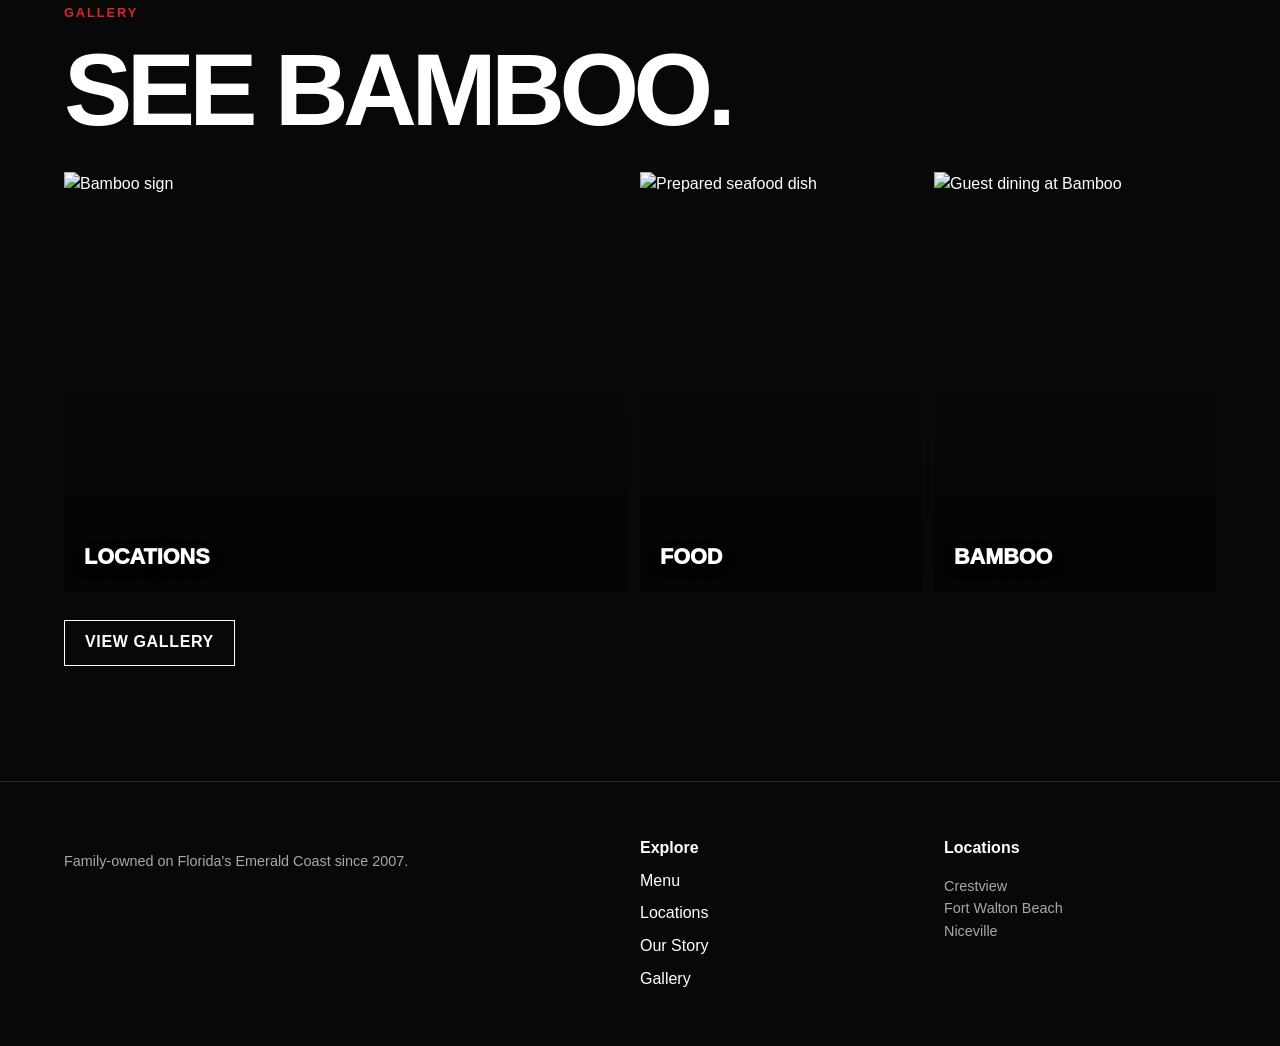
==== commit 44f7790f: "Optimize homepage images with Netlify Image CDN" ====
--- a/index.html
+++ b/index.html
@@ -1 +1 @@
-<!doctype html><html lang="en"><head><meta charset="utf-8"><meta name="viewport" content="width=device-width,initial-scale=1"><meta name="theme-color" content="#080808"><title>Bamboo Sushi Bar & Hibachi Express | Emerald Coast, FL</title><meta name="description" content="Family-owned sushi and hibachi on Florida's Emerald Coast since 2007. Browse the menu and order from Bamboo in Crestview, Fort Walton Beach or Niceville."><link rel="icon" type="image/png" href="images/brand/bamboo-sushi-hibachi-logo-full.png"><link rel="stylesheet" href="css/site.css"><script type="application/ld+json">{"@context":"https://schema.org","@graph":[{"@type":"Restaurant","name":"Bamboo Sushi Bar & Hibachi Express - Crestview","servesCuisine":["Sushi","Japanese","Hibachi"],"telephone":"+1-850-689-1391","address":{"@type":"PostalAddress","streetAddress":"2505 S Ferdon Blvd","addressLocality":"Crestview","addressRegion":"FL","postalCode":"32536","addressCountry":"US"},"openingHoursSpecification":[{"@type":"OpeningHoursSpecification","dayOfWeek":["Monday","Tuesday","Wednesday","Thursday","Sunday"],"opens":"11:00","closes":"20:30"},{"@type":"OpeningHoursSpecification","dayOfWeek":["Friday","Saturday"],"opens":"11:00","closes":"21:30"}]},{"@type":"Restaurant","name":"Bamboo Sushi Bar & Hibachi Express - Fort Walton Beach","servesCuisine":["Sushi","Japanese","Hibachi"],"telephone":"+1-850-200-4250","address":{"@type":"PostalAddress","streetAddress":"9 Eglin Pkwy NE","addressLocality":"Fort Walton Beach","addressRegion":"FL","postalCode":"32548","addressCountry":"US"},"openingHoursSpecification":[{"@type":"OpeningHoursSpecification","dayOfWeek":["Monday","Tuesday","Wednesday","Thursday","Sunday"],"opens":"11:00","closes":"20:30"},{"@type":"OpeningHoursSpecification","dayOfWeek":["Friday","Saturday"],"opens":"11:00","closes":"21:30"}]},{"@type":"Restaurant","name":"Bamboo Sushi Bar & Hibachi Express - Niceville","servesCuisine":["Sushi","Japanese","Hibachi"],"telephone":"+1-850-678-0771","address":{"@type":"PostalAddress","streetAddress":"117 W John Sims Pkwy","addressLocality":"Niceville","addressRegion":"FL","postalCode":"32578","addressCountry":"US"},"openingHoursSpecification":[{"@type":"OpeningHoursSpecification","dayOfWeek":["Monday","Tuesday","Wednesday","Thursday","Sunday"],"opens":"11:00","closes":"20:30"},{"@type":"OpeningHoursSpecification","dayOfWeek":["Friday","Saturday"],"opens":"11:00","closes":"21:30"}]}]}</script></head><body><a class="skip" href="#main">Skip to content</a><header class="site-header"><div class="wrap nav"><a class="brand" href="index.html"><img src="images/brand/bamboo-sushi-hibachi-logo-full.png" alt="Bamboo Sushi Bar and Hibachi Express"></a><button class="menu-toggle" aria-label="Open navigation" aria-expanded="false">☰</button><nav class="nav-links"><a href="menu.html">Menu</a><a href="locations.html">Locations</a><a href="story.html">Our Story</a><a href="gallery.html">Gallery</a></nav><a class="btn btn-red" href="menu.html#order">Order Online</a></div></header><main id="main"><section class="hero"><img fetchpriority="high" decoding="async" src="images/food/seared-ahi-tuna-sashimi-emerald-coast.webp" alt="Prepared seafood dish at Bamboo"><div class="wrap hero-copy"><span class="eyebrow">Family-owned · Emerald Coast · Since 2007</span><h1>Sushi.<br>Hibachi.<br>Bamboo.</h1><p>Made to order and served across Crestview, Fort Walton Beach and Niceville.</p><div class="actions"><a class="btn btn-red" href="menu.html">Explore the Menu</a><a class="btn btn-outline" href="menu.html#order">Order Online</a></div></div></section><section class="section section-light"><div class="wrap"><div class="intro"><span class="eyebrow">What we do</span><h2 class="section-title">Come hungry.</h2><p>Sushi rolled at the bar. Hibachi fired fresh. Noodles, appetizers and plenty more when everybody at the table wants something different.</p></div><div class="food-grid"><a class="food-tile" href="menu.html#sushi"><img loading="lazy" decoding="async" src="images/food/crispy-fried-sushi-roll-platter-bamboo-sauce.webp" alt="Sushi rolls served on a platter"><span>Sushi</span></a><a class="food-tile" href="menu.html#hibachi"><img loading="lazy" decoding="async" src="images/food/chicken-shrimp-steak-hibachi.jpg" alt="Hibachi meal"><span>Hibachi</span></a><a class="food-tile" href="menu.html#noodles"><img loading="lazy" decoding="async" src="images/gallery/dining-room-interior-sushi-bar-menu-boards.webp" alt="Bamboo dining room"><span>More</span></a></div></div></section><section class="section"><div class="wrap story-grid"><div><span class="eyebrow">Our story</span><h2 class="section-title">Local since 2007.</h2><p>What started as a 45-seat restaurant in Crestview grew into three Bamboo locations across the Emerald Coast. The scale changed. The family-owned identity didn't.</p><div class="actions"><a class="btn btn-red" href="story.html">Read Our Story</a></div></div><img loading="lazy" decoding="async" src="images/gallery/bamboo-sushi-hibachi-storefront-evening-800w.webp" alt="Bamboo storefront in the evening"></div></section><section class="section section-red"><div class="wrap"><span class="eyebrow eyebrow-light">Find your Bamboo</span><h2 class="section-title">Three locations.</h2><div class="cards"><article class="card"><h3>Crestview</h3><p>2505 S Ferdon Blvd<br>(850) 689-1391</p><div class="actions"><a class="btn btn-outline" href="https://menu-6161.orderexperience.net/58a87ddc515ee9f947471247/menu">Order</a><a class="text-link" href="locations.html">Hours & details →</a></div></article><article class="card"><h3>Fort Walton Beach</h3><p>9 Eglin Pkwy NE<br>(850) 200-4250</p><div class="actions"><a class="btn btn-outline" href="https://menu-6161.orderexperience.net/5f08c146505ee9dd3c7b23c8/menu">Order</a><a class="text-link" href="locations.html">Hours & details →</a></div></article><article class="card"><h3>Niceville</h3><p>117 W John Sims Pkwy<br>(850) 678-0771</p><div class="actions"><a class="btn btn-outline" href="https://menu-6161.orderexperience.net/58a87e82515ee9c647471249/menu">Order</a><a class="text-link" href="locations.html">Hours & details →</a></div></article></div><div class="actions"><a class="btn btn-dark" href="locations.html">View Locations</a></div></div></section><section class="section"><div class="wrap"><span class="eyebrow">Gallery</span><h2 class="section-title">See Bamboo.</h2><div class="food-grid"><a class="food-tile" href="gallery.html"><img loading="lazy" decoding="async" src="images/gallery/bamboo-niceville-sushi-bar-hibachi-express-sign-800w.webp" alt="Bamboo sign"><span>Locations</span></a><a class="food-tile" href="gallery.html"><img loading="lazy" decoding="async" src="images/food/seared-ahi-tuna-sashimi-emerald-coast.webp" alt="Prepared seafood dish"><span>Food</span></a><a class="food-tile" href="gallery.html"><img loading="lazy" decoding="async" src="images/gallery/guest-enjoying-hibachi-express-meal.webp" alt="Guest dining at Bamboo"><span>Bamboo</span></a></div><div class="actions"><a class="btn btn-outline" href="gallery.html">View Gallery</a></div></div></section></main><footer class="site-footer"><div class="wrap footer-grid"><div><img loading="lazy" decoding="async" src="images/brand/bamboo-sushi-hibachi-logo-full.png" alt=""><p class="small">Family-owned on Florida's Emerald Coast since 2007.</p></div><div class="footer-links"><strong>Explore</strong><a href="menu.html">Menu</a><a href="locations.html">Locations</a><a href="story.html">Our Story</a><a href="gallery.html">Gallery</a></div><div><strong>Locations</strong><p class="small">Crestview<br>Fort Walton Beach<br>Niceville</p></div></div></footer><script src="js/site.js"></script></body></html>+<!doctype html><html lang="en"><head><meta charset="utf-8"><meta name="viewport" content="width=device-width,initial-scale=1"><meta name="theme-color" content="#080808"><title>Bamboo Sushi Bar & Hibachi Express | Emerald Coast, FL</title><meta name="description" content="Family-owned sushi and hibachi on Florida's Emerald Coast since 2007. Browse the menu and order from Bamboo in Crestview, Fort Walton Beach or Niceville."><link rel="icon" type="image/png" href="images/brand/bamboo-sushi-hibachi-logo-full.png"><link rel="stylesheet" href="css/site.css"><script type="application/ld+json">{"@context":"https://schema.org","@graph":[{"@type":"Restaurant","name":"Bamboo Sushi Bar & Hibachi Express - Crestview","servesCuisine":["Sushi","Japanese","Hibachi"],"telephone":"+1-850-689-1391","address":{"@type":"PostalAddress","streetAddress":"2505 S Ferdon Blvd","addressLocality":"Crestview","addressRegion":"FL","postalCode":"32536","addressCountry":"US"},"openingHoursSpecification":[{"@type":"OpeningHoursSpecification","dayOfWeek":["Monday","Tuesday","Wednesday","Thursday","Sunday"],"opens":"11:00","closes":"20:30"},{"@type":"OpeningHoursSpecification","dayOfWeek":["Friday","Saturday"],"opens":"11:00","closes":"21:30"}]},{"@type":"Restaurant","name":"Bamboo Sushi Bar & Hibachi Express - Fort Walton Beach","servesCuisine":["Sushi","Japanese","Hibachi"],"telephone":"+1-850-200-4250","address":{"@type":"PostalAddress","streetAddress":"9 Eglin Pkwy NE","addressLocality":"Fort Walton Beach","addressRegion":"FL","postalCode":"32548","addressCountry":"US"},"openingHoursSpecification":[{"@type":"OpeningHoursSpecification","dayOfWeek":["Monday","Tuesday","Wednesday","Thursday","Sunday"],"opens":"11:00","closes":"20:30"},{"@type":"OpeningHoursSpecification","dayOfWeek":["Friday","Saturday"],"opens":"11:00","closes":"21:30"}]},{"@type":"Restaurant","name":"Bamboo Sushi Bar & Hibachi Express - Niceville","servesCuisine":["Sushi","Japanese","Hibachi"],"telephone":"+1-850-678-0771","address":{"@type":"PostalAddress","streetAddress":"117 W John Sims Pkwy","addressLocality":"Niceville","addressRegion":"FL","postalCode":"32578","addressCountry":"US"},"openingHoursSpecification":[{"@type":"OpeningHoursSpecification","dayOfWeek":["Monday","Tuesday","Wednesday","Thursday","Sunday"],"opens":"11:00","closes":"20:30"},{"@type":"OpeningHoursSpecification","dayOfWeek":["Friday","Saturday"],"opens":"11:00","closes":"21:30"}]}]}</script></head><body><a class="skip" href="#main">Skip to content</a><header class="site-header"><div class="wrap nav"><a class="brand" href="index.html"><img src="/.netlify/images?url=/images/brand/bamboo-sushi-hibachi-logo-full.png&w=380&fm=webp&q=82" alt="Bamboo Sushi Bar and Hibachi Express"></a><button class="menu-toggle" aria-label="Open navigation" aria-expanded="false">☰</button><nav class="nav-links"><a href="menu.html">Menu</a><a href="locations.html">Locations</a><a href="story.html">Our Story</a><a href="gallery.html">Gallery</a></nav><a class="btn btn-red" href="menu.html#order">Order Online</a></div></header><main id="main"><section class="hero"><img fetchpriority="high" decoding="async" src="/.netlify/images?url=/images/food/seared-ahi-tuna-sashimi-emerald-coast.webp&w=1600&fm=webp&q=82" srcset="/.netlify/images?url=/images/food/seared-ahi-tuna-sashimi-emerald-coast.webp&w=800&fm=webp&q=78 800w, /.netlify/images?url=/images/food/seared-ahi-tuna-sashimi-emerald-coast.webp&w=1200&fm=webp&q=80 1200w, /.netlify/images?url=/images/food/seared-ahi-tuna-sashimi-emerald-coast.webp&w=1600&fm=webp&q=82 1600w" sizes="100vw" alt="Prepared seafood dish at Bamboo"><div class="wrap hero-copy"><span class="eyebrow">Family-owned · Emerald Coast · Since 2007</span><h1>Sushi.<br>Hibachi.<br>Bamboo.</h1><p>Made to order and served across Crestview, Fort Walton Beach and Niceville.</p><div class="actions"><a class="btn btn-red" href="menu.html">Explore the Menu</a><a class="btn btn-outline" href="menu.html#order">Order Online</a></div></div></section><section class="section section-light"><div class="wrap"><div class="intro"><span class="eyebrow">What we do</span><h2 class="section-title">Come hungry.</h2><p>Sushi rolled at the bar. Hibachi fired fresh. Noodles, appetizers and plenty more when everybody at the table wants something different.</p></div><div class="food-grid"><a class="food-tile" href="menu.html#sushi"><img loading="lazy" decoding="async" src="/.netlify/images?url=/images/food/crispy-fried-sushi-roll-platter-bamboo-sauce.webp&w=1000&fm=webp&q=80" alt="Sushi rolls served on a platter"><span>Sushi</span></a><a class="food-tile" href="menu.html#hibachi"><img loading="lazy" decoding="async" src="/.netlify/images?url=/images/food/chicken-shrimp-steak-hibachi.jpg&w=800&fm=webp&q=78" srcset="/.netlify/images?url=/images/food/chicken-shrimp-steak-hibachi.jpg&w=600&fm=webp&q=76 600w, /.netlify/images?url=/images/food/chicken-shrimp-steak-hibachi.jpg&w=800&fm=webp&q=78 800w, /.netlify/images?url=/images/food/chicken-shrimp-steak-hibachi.jpg&w=1100&fm=webp&q=80 1100w" sizes="(max-width:820px) 100vw, 25vw" alt="Hibachi meal"><span>Hibachi</span></a><a class="food-tile" href="menu.html#noodles"><img loading="lazy" decoding="async" src="/.netlify/images?url=/images/gallery/dining-room-interior-sushi-bar-menu-boards.webp&w=700&fm=webp&q=78" alt="Bamboo dining room"><span>More</span></a></div></div></section><section class="section"><div class="wrap story-grid"><div><span class="eyebrow">Our story</span><h2 class="section-title">Local since 2007.</h2><p>What started as a 45-seat restaurant in Crestview grew into three Bamboo locations across the Emerald Coast. The scale changed. The family-owned identity didn't.</p><div class="actions"><a class="btn btn-red" href="story.html">Read Our Story</a></div></div><img loading="lazy" decoding="async" src="/.netlify/images?url=/images/gallery/bamboo-sushi-hibachi-storefront-evening-800w.webp&w=900&fm=webp&q=80" alt="Bamboo storefront in the evening"></div></section><section class="section section-red"><div class="wrap"><span class="eyebrow eyebrow-light">Find your Bamboo</span><h2 class="section-title">Three locations.</h2><div class="cards"><article class="card"><h3>Crestview</h3><p>2505 S Ferdon Blvd<br>(850) 689-1391</p><div class="actions"><a class="btn btn-outline" href="https://menu-6161.orderexperience.net/58a87ddc515ee9c647471249/menu">Order</a><a class="text-link" href="locations.html">Hours & details →</a></div></article><article class="card"><h3>Fort Walton Beach</h3><p>9 Eglin Pkwy NE<br>(850) 200-4250</p><div class="actions"><a class="btn btn-outline" href="https://menu-6161.orderexperience.net/5f08c146505ee9dd3c7b23c8/menu">Order</a><a class="text-link" href="locations.html">Hours & details →</a></div></article><article class="card"><h3>Niceville</h3><p>117 W John Sims Pkwy<br>(850) 678-0771</p><div class="actions"><a class="btn btn-outline" href="https://menu-6161.orderexperience.net/58a87e82515ee9c647471249/menu">Order</a><a class="text-link" href="locations.html">Hours & details →</a></div></article></div><div class="actions"><a class="btn btn-dark" href="locations.html">View Locations</a></div></div></section><section class="section"><div class="wrap"><span class="eyebrow">Gallery</span><h2 class="section-title">See Bamboo.</h2><div class="food-grid"><a class="food-tile" href="gallery.html"><img loading="lazy" decoding="async" src="/.netlify/images?url=/images/gallery/bamboo-niceville-sushi-bar-hibachi-express-sign-800w.webp&w=1000&fm=webp&q=80" alt="Bamboo sign"><span>Locations</span></a><a class="food-tile" href="gallery.html"><img loading="lazy" decoding="async" src="/.netlify/images?url=/images/food/seared-ahi-tuna-sashimi-emerald-coast.webp&w=700&fm=webp&q=78" alt="Prepared seafood dish"><span>Food</span></a><a class="food-tile" href="gallery.html"><img loading="lazy" decoding="async" src="/.netlify/images?url=/images/gallery/guest-enjoying-hibachi-express-meal.webp&w=700&fm=webp&q=78" alt="Guest dining at Bamboo"><span>Bamboo</span></a></div><div class="actions"><a class="btn btn-outline" href="gallery.html">View Gallery</a></div></div></section></main><footer class="site-footer"><div class="wrap footer-grid"><div><img loading="lazy" decoding="async" src="/.netlify/images?url=/images/brand/bamboo-sushi-hibachi-logo-full.png&w=380&fm=webp&q=82" alt=""><p class="small">Family-owned on Florida's Emerald Coast since 2007.</p></div><div class="footer-links"><strong>Explore</strong><a href="menu.html">Menu</a><a href="locations.html">Locations</a><a href="story.html">Our Story</a><a href="gallery.html">Gallery</a></div><div><strong>Locations</strong><p class="small">Crestview<br>Fort Walton Beach<br>Niceville</p></div></div></footer><script src="js/site.js"></script></body></html>
